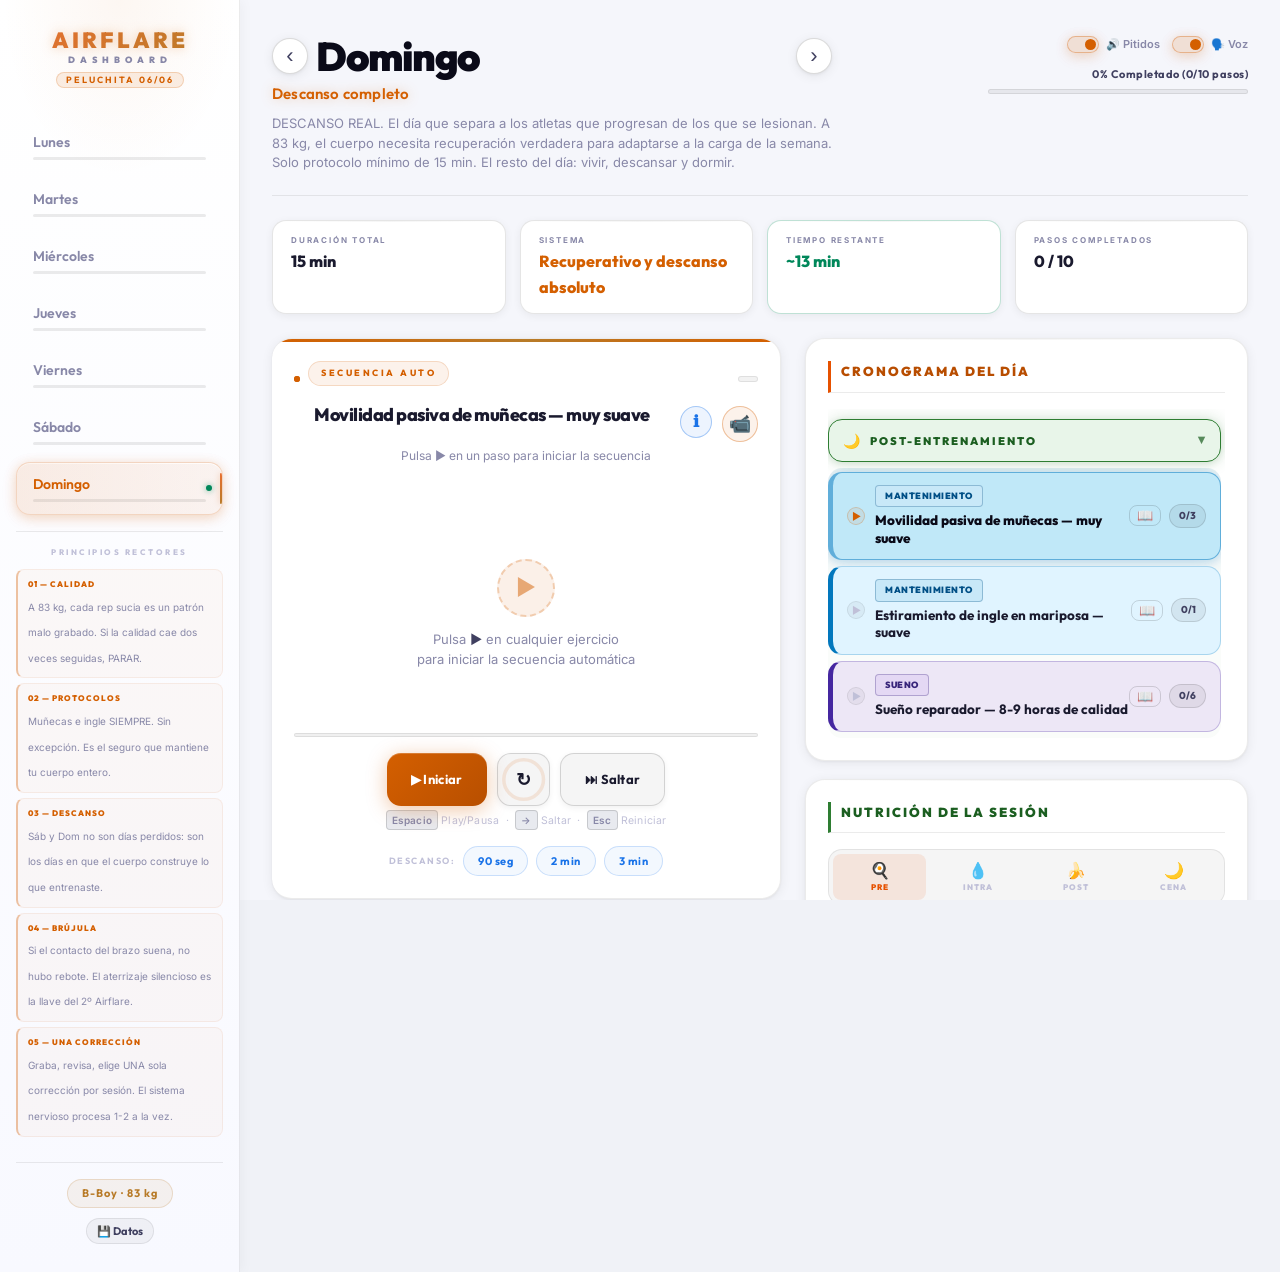
==== airflare_standalone.html @ ccbd24fb "Optimiza animaciones perpetuas del panel principal: de pintado a composición GPU Tres animaciones "i" ====
<!DOCTYPE html>
<html lang="es">
<head>
  <meta charset="UTF-8">
  <meta name="viewport" content="width=device-width, initial-scale=1.0, viewport-fit=cover">
  <meta name="theme-color" content="#f0f2f7">
  <meta name="apple-mobile-web-app-capable" content="yes">
  <meta name="apple-mobile-web-app-status-bar-style" content="black-translucent">
  <meta name="mobile-web-app-capable" content="yes">
  <title>Airflare Dashboard | Plan de Entrenamiento Diario</title>
  <meta name="description" content="Panel de entrenamiento interactivo para el control y seguimiento diario de la rutina de Airflares. Incluye temporizadores, alertas por voz y nutrición deportiva.">
  <!-- PWA Manifest -->
  
  <!-- Icons -->
  <link rel="icon" type="image/svg+xml" href="icon.svg">
  <link rel="apple-touch-icon" href="icon-192.png">
  <!-- Fonts -->
  <link rel="preconnect" href="https://fonts.googleapis.com">
  <link rel="preconnect" href="https://fonts.gstatic.com" crossorigin>
  <link href="https://fonts.googleapis.com/css2?family=Inter:wght@300;400;500;600;700&family=Outfit:wght@500;600;700;800;900&display=swap" rel="stylesheet">
  <style>
/* ==========================================================================
   AIRFLARE — TEMA CLARO · Secciones por color · Lectura fácil
   ========================================================================== */


/* ── VARIABLES ─────────────────────────────────────────────────────────────── */
:root {
  --bg-void:      #f0f2f7;
  --bg-deep:      #e8eaef;
  --bg-surface:   #f5f6fb;
  --bg-card:      #ffffff;
  --bg-card-hover:#fafbff;
  --bg-glass:     rgba(0, 0, 0, 0.02);

  --orange:       #d45f00;
  --orange-rgb:   212, 95, 0;
  --orange-bright:#e87030;
  --gold:         #b87b28;
  --gold-rgb:     184, 123, 40;
  --green:        #00875a;
  --green-rgb:    0, 135, 90;
  --red:          #d32f2f;
  --red-rgb:      211, 47, 47;
  --blue:         #1a73e8;
  --blue-rgb:     26, 115, 232;

  --text-pure:    #0a0a18;
  --text-primary: #1a1a2e;
  --text-secondary:#404060;
  --text-muted:   #8888a8;
  --text-dim:     #c0c0d8;

  --border:       rgba(0, 0, 0, 0.08);
  --border-mid:   rgba(0, 0, 0, 0.14);
  --border-glow:  rgba(var(--orange-rgb), 0.25);

  --font-display: 'Outfit', -apple-system, sans-serif;
  --font-body:    'Inter', -apple-system, sans-serif;

  --radius-sm:    8px;
  --radius-md:    14px;
  --radius-lg:    20px;
  --radius-xl:    28px;
  --radius-pill:  999px;

  --ease-out:     cubic-bezier(0.16, 1, 0.3, 1);
  --ease-spring:  cubic-bezier(0.34, 1.56, 0.64, 1);
  --ease-smooth:  cubic-bezier(0.4, 0, 0.2, 1);
  --dur-fast:     0.18s;
  --dur-mid:      0.32s;
  --dur-slow:     0.55s;

  --blur-card:    blur(12px) saturate(120%);
  /* Reducido de blur(24px) a blur(14px): la barra es fixed y queda detrás
     de contenido con scroll constante; un blur tan alto fuerza recomposición
     de GPU continua en móviles de gama media/baja (jank en scroll). */
  --blur-nav:     blur(14px) saturate(140%);

  --shadow-card:  0 2px 12px rgba(0,0,0,0.07), 0 1px 3px rgba(0,0,0,0.05);
  --shadow-orange:0 2px 12px rgba(var(--orange-rgb), 0.18), 0 4px 16px rgba(var(--orange-rgb), 0.10);
  --shadow-green: 0 0 14px rgba(var(--green-rgb), 0.14);
  --shadow-gold:  0 0 14px rgba(var(--gold-rgb), 0.18);
  --glow-orange:  0 0 30px rgba(var(--orange-rgb), 0.08);
}

/* ── RESET ─────────────────────────────────────────────────────────────────── */
*, *::before, *::after { margin: 0; padding: 0; box-sizing: border-box; }

html { scroll-behavior: smooth; -webkit-tap-highlight-color: transparent; overflow-x: hidden; }

body {
  font-family: var(--font-body);
  background-color: var(--bg-void);
  color: var(--text-secondary);
  overflow-x: hidden;
  line-height: 1.6;
  -webkit-font-smoothing: antialiased;
  -moz-osx-font-smoothing: grayscale;
  background-image:
    radial-gradient(ellipse 80% 50% at 50% -10%, rgba(var(--orange-rgb), 0.04) 0%, transparent 60%),
    radial-gradient(ellipse 60% 40% at 80% 80%, rgba(26, 115, 232, 0.03) 0%, transparent 50%);
}

::-webkit-scrollbar { width: 4px; height: 4px; }
::-webkit-scrollbar-track { background: transparent; }
::-webkit-scrollbar-thumb { background: rgba(0,0,0,0.15); border-radius: 2px; }
::-webkit-scrollbar-thumb:hover { background: var(--orange); }

/* ── KEYFRAMES ─────────────────────────────────────────────────────────────── */
@keyframes fadeUp {
  from { opacity: 0; transform: translateY(20px); }
  to   { opacity: 1; transform: translateY(0); }
}

@keyframes fadeIn {
  from { opacity: 0; }
  to   { opacity: 1; }
}

@keyframes slideInRight {
  from { opacity: 0; transform: translateX(24px); }
  to   { opacity: 1; transform: translateX(0); }
}

@keyframes slideInLeft {
  from { opacity: 0; transform: translateX(-24px); }
  to   { opacity: 1; transform: translateX(0); }
}

@keyframes scaleIn {
  from { opacity: 0; transform: scale(0.92); }
  to   { opacity: 1; transform: scale(1); }
}

@keyframes glowPulse {
  0%, 100% { text-shadow: 0 0 16px rgba(var(--orange-rgb), 0.25); }
  50%       { text-shadow: 0 0 32px rgba(var(--orange-rgb), 0.55), 0 0 60px rgba(var(--orange-rgb), 0.15); }
}

@keyframes pulseRest {
  0%, 100% { box-shadow: 0 0 0 0 rgba(26, 115, 232, 0.3); }
  50%       { box-shadow: 0 0 0 8px rgba(26, 115, 232, 0); }
}

@keyframes checkPop {
  0%   { transform: scale(0.8); }
  55%  { transform: scale(1.2); }
  100% { transform: scale(1); }
}

@keyframes scanline {
  0%   { transform: translateY(-100%); }
  100% { transform: translateY(400%); }
}

@keyframes timerRing {
  0%   { stroke-dashoffset: 440; }
  100% { stroke-dashoffset: 0; }
}

@keyframes navPop {
  0%   { transform: scale(0.85) translateY(4px); opacity: 0; }
  60%  { transform: scale(1.08) translateY(-2px); }
  100% { transform: scale(1) translateY(0); opacity: 1; }
}

@keyframes rippleAnim {
  to { transform: scale(1); opacity: 0; }
}

@keyframes stepEnter {
  from { opacity: 0; transform: translateX(-8px); }
  to   { opacity: 1; transform: translateX(0); }
}

/* ── LAYOUT ─────────────────────────────────────────────────────────────────── */
.dashboard-wrapper {
  display: flex;
  min-height: 100vh;
  background-color: var(--bg-void);
  width: 100%;
  max-width: 100%;
  overflow-x: hidden;
}

/* ── SIDEBAR (Desktop) ───────────────────────────────────────────────────────── */
.sidebar {
  width: 240px;
  background: linear-gradient(180deg, #ffffff 0%, #f8f9ff 100%);
  border-right: 1px solid var(--border);
  display: flex;
  flex-direction: column;
  padding: 28px 16px 28px;
  flex-shrink: 0;
  z-index: 100;
  position: relative;
  overflow: hidden;
  box-shadow: 2px 0 12px rgba(0,0,0,0.04);
}

.sidebar::before {
  content: '';
  position: absolute;
  top: 0; left: 0; right: 0;
  height: 180px;
  background: radial-gradient(ellipse at 50% 0%, rgba(var(--orange-rgb), 0.05) 0%, transparent 70%);
  pointer-events: none;
}

.brand-logo {
  font-family: var(--font-display);
  font-weight: 900;
  letter-spacing: 1.5px;
  margin-bottom: 32px;
  display: flex;
  flex-direction: column;
  line-height: 1.1;
  text-align: center;
  position: relative;
  animation: fadeIn var(--dur-slow) var(--ease-out);
}

.logo-accent {
  font-size: 22px;
  background: linear-gradient(135deg, var(--orange-bright), var(--gold));
  -webkit-background-clip: text;
  -webkit-text-fill-color: transparent;
  background-clip: text;
  filter: drop-shadow(0 0 6px rgba(var(--orange-rgb), 0.3));
  letter-spacing: 3px;
}

.logo-sub {
  color: var(--text-muted);
  font-size: 9px;
  letter-spacing: 5px;
  margin-top: 3px;
}

.logo-version {
  display: inline-block;
  margin-top: 7px;
  font-size: 9px;
  font-weight: 700;
  letter-spacing: 2px;
  color: var(--orange);
  background: rgba(var(--orange-rgb), 0.10);
  border: 1px solid rgba(var(--orange-rgb), 0.22);
  border-radius: var(--radius-pill);
  padding: 2px 9px;
  text-transform: uppercase;
  align-self: center;
}

.days-nav {
  display: flex;
  flex-direction: column;
  gap: 4px;
  flex-grow: 1;
}

.tab-btn {
  background: transparent;
  border: 1px solid transparent;
  color: var(--text-muted);
  font-family: var(--font-display);
  font-size: 14px;
  font-weight: 600;
  padding: 12px 16px;
  border-radius: var(--radius-md);
  cursor: pointer;
  text-align: left;
  display: flex;
  align-items: center;
  gap: 12px;
  transition: all var(--dur-fast) var(--ease-smooth);
  position: relative;
  overflow: hidden;
}

.tab-btn .day-short { display: none; }

.tab-btn::before {
  content: '';
  position: absolute;
  inset: 0;
  background: linear-gradient(90deg, rgba(var(--orange-rgb),0.05), transparent);
  opacity: 0;
  transition: opacity var(--dur-fast) var(--ease-smooth);
}

.tab-btn:hover {
  color: var(--text-primary);
  border-color: var(--border-mid);
  background: rgba(0,0,0,0.03);
}

.tab-btn:hover::before { opacity: 1; }

.tab-btn:active { transform: scale(0.97); }

.tab-btn.active {
  color: var(--orange);
  border-color: rgba(var(--orange-rgb), 0.2);
  background: rgba(var(--orange-rgb), 0.06);
  box-shadow: var(--shadow-orange), inset 0 1px 0 rgba(255,255,255,0.8);
}

.tab-btn.active::before { opacity: 1; }

.tab-btn.active::after {
  content: '';
  position: absolute;
  right: 0; top: 20%; bottom: 20%;
  width: 2px;
  background: linear-gradient(180deg, var(--orange-bright), var(--gold));
  border-radius: 2px;
  box-shadow: 0 0 6px rgba(var(--orange-rgb),0.4);
}

.sidebar-footer {
  margin-top: 20px;
  border-top: 1px solid var(--border);
  padding-top: 16px;
  text-align: center;
  display: flex;
  flex-direction: column;
  align-items: center;
  gap: 10px;
}

.sidebar-actions {
  display: flex;
  gap: 6px;
  flex-wrap: wrap;
  justify-content: center;
}

.btn-action-sm {
  display: flex;
  align-items: center;
  gap: 5px;
  padding: 5px 10px;
  font-size: 11px;
  font-weight: 700;
  font-family: var(--font-display);
  color: var(--text-secondary);
  background: rgba(0,0,0,0.04);
  border: 1px solid var(--border);
  border-radius: var(--radius-pill);
  cursor: pointer;
  transition: all var(--dur-fast) var(--ease-smooth);
}

.btn-action-sm:hover {
  color: var(--text-primary);
  background: rgba(0,0,0,0.08);
  border-color: var(--border-mid);
}

.weight-badge {
  font-family: var(--font-display);
  font-size: 11px;
  font-weight: 700;
  letter-spacing: 1px;
  color: var(--gold);
  background: rgba(var(--gold-rgb), 0.08);
  padding: 5px 14px;
  border-radius: var(--radius-pill);
  border: 1px solid rgba(var(--gold-rgb), 0.2);
}

/* Sidebar principles */
.sidebar-principles {
  margin-top: 16px;
  border-top: 1px solid var(--border);
  padding-top: 14px;
  flex-shrink: 0;
}

.principles-title {
  font-family: var(--font-display);
  font-size: 8px;
  font-weight: 800;
  letter-spacing: 2.5px;
  color: var(--text-dim);
  text-transform: uppercase;
  margin-bottom: 10px;
  text-align: center;
}

.principle-item {
  background: rgba(var(--orange-rgb), 0.03);
  border: 1px solid rgba(var(--orange-rgb), 0.08);
  border-left: 2px solid rgba(var(--orange-rgb), 0.35);
  border-radius: var(--radius-sm);
  padding: 8px 10px;
  margin-bottom: 5px;
  transition: all var(--dur-fast) var(--ease-smooth);
}

.principle-item:hover {
  background: rgba(var(--orange-rgb), 0.06);
  border-left-color: var(--orange);
}

.principle-number {
  font-family: var(--font-display);
  font-size: 8px;
  font-weight: 900;
  color: var(--orange);
  letter-spacing: 1px;
  text-transform: uppercase;
  display: block;
  margin-bottom: 2px;
}

.principle-text {
  font-size: 10px;
  color: var(--text-muted);
  line-height: 1.4;
}

/* ── MAIN CONTENT ───────────────────────────────────────────────────────────── */
.main-content {
  flex-grow: 1;
  background-color: var(--bg-surface);
  padding: 36px 32px;
  display: flex;
  flex-direction: column;
  gap: 24px;
  height: 100vh;
  overflow-y: auto;
  overflow-x: hidden;
  min-width: 0;
  position: relative;
}

/* ── HEADER ─────────────────────────────────────────────────────────────────── */
.dashboard-header {
  display: flex;
  justify-content: space-between;
  align-items: flex-start;
  gap: 20px;
  border-bottom: 1px solid var(--border);
  padding-bottom: 22px;
  animation: fadeUp var(--dur-slow) var(--ease-out);
}

.header-day-info h1 {
  font-family: var(--font-display);
  font-size: 40px;
  font-weight: 900;
  color: var(--text-pure);
  line-height: 1;
  letter-spacing: -1.5px;
}

.header-day-info h2 {
  font-family: var(--font-display);
  font-size: 15px;
  font-weight: 600;
  color: var(--orange);
  margin-top: 6px;
  letter-spacing: 0.2px;
}

.header-day-info p {
  font-size: 13px;
  color: var(--text-muted);
  margin-top: 8px;
  max-width: 560px;
  line-height: 1.5;
}

.text-glow {
  filter: drop-shadow(0 0 6px rgba(var(--orange-rgb), 0.3));
}

.header-controls {
  display: flex;
  flex-direction: column;
  gap: 12px;
  min-width: 260px;
}

.audio-controls-panel {
  display: flex;
  justify-content: flex-end;
  gap: 12px;
}

.switch-container {
  display: flex;
  align-items: center;
  gap: 7px;
  cursor: pointer;
  font-size: 11px;
  font-weight: 600;
  color: var(--text-muted);
  user-select: none;
  transition: color var(--dur-fast) var(--ease-smooth);
}

.switch-container:hover { color: var(--text-secondary); }

.switch-container input { display: none; }

.switch-slider {
  width: 32px;
  height: 17px;
  background: rgba(0,0,0,0.1);
  border: 1px solid var(--border-mid);
  border-radius: var(--radius-pill);
  position: relative;
  transition: all var(--dur-fast) var(--ease-smooth);
}

.switch-slider::before {
  content: '';
  position: absolute;
  width: 11px;
  height: 11px;
  background: var(--text-muted);
  border-radius: 50%;
  left: 2px;
  top: 2px;
  transition: all var(--dur-fast) var(--ease-spring);
}

.switch-container input:checked + .switch-slider {
  background: rgba(var(--orange-rgb), 0.15);
  border-color: rgba(var(--orange-rgb), 0.35);
  box-shadow: var(--shadow-orange);
}

.switch-container input:checked + .switch-slider::before {
  left: 17px;
  background: var(--orange);
}

/* Progress bar */
.progress-container { display: flex; flex-direction: column; gap: 6px; }

.progress-header {
  display: flex;
  justify-content: flex-end;
  font-family: var(--font-display);
  font-size: 11px;
  font-weight: 700;
  color: var(--text-secondary);
  letter-spacing: 0.5px;
}

.progress-bar-bg {
  width: 100%;
  height: 5px;
  background: rgba(0,0,0,0.06);
  border-radius: var(--radius-pill);
  overflow: hidden;
  border: 1px solid var(--border);
}

.progress-bar-fill {
  position: relative;
  overflow: hidden;
  height: 100%;
  background: linear-gradient(90deg, var(--orange) 0%, var(--gold) 50%, var(--green) 100%);
  box-shadow: 0 0 10px rgba(var(--orange-rgb), 0.35);
  border-radius: var(--radius-pill);
  transition: width 0.5s var(--ease-out);
}
/* RENDIMIENTO: el brillo ya NO se genera animando "background-position" sobre
   el propio degradado (propiedad de PINTADO — repinta el elemento entero en
   cada fotograma, perpetuamente, porque esta barra está siempre visible en
   el panel principal). En su lugar, una franja translúcida se desliza por
   encima usando solo "transform" (propiedad de COMPOSICIÓN — la GPU la mueve
   sin repintar nada), logrando el mismo efecto de brillo de forma casi gratis. */
.progress-bar-fill::after {
  content: '';
  position: absolute;
  inset: 0;
  background: linear-gradient(90deg, transparent 0%, rgba(255,255,255,0.5) 50%, transparent 100%);
  transform: translateX(-100%);
  animation: shimmerSweep 3s linear infinite;
}
@keyframes shimmerSweep {
  0%   { transform: translateX(-100%); }
  100% { transform: translateX(100%); }
}

/* ── METRICS BAR ────────────────────────────────────────────────────────────── */
.day-metrics-bar {
  display: flex;
  gap: 14px;
  flex-wrap: wrap;
  animation: fadeUp var(--dur-slow) var(--ease-out) 0.06s both;
}

.metric-card {
  flex: 1;
  min-width: 160px;
  background: var(--bg-card);
  border: 1px solid var(--border);
  border-radius: var(--radius-md);
  padding: 13px 18px;
  display: flex;
  flex-direction: column;
  gap: 3px;
  box-shadow: var(--shadow-card);
  position: relative;
  overflow: hidden;
}

.metric-card::before {
  content: '';
  position: absolute;
  top: 0; left: 0; right: 0;
  height: 1px;
  background: linear-gradient(90deg, transparent, rgba(0,0,0,0.04), transparent);
}

.metric-label {
  font-size: 9px;
  text-transform: uppercase;
  letter-spacing: 1.5px;
  color: var(--text-muted);
  font-weight: 700;
}

.metric-value {
  font-family: var(--font-display);
  font-size: 15px;
  font-weight: 700;
  color: var(--text-primary);
}

.text-accent { color: var(--orange); }
.text-secondary { color: var(--text-secondary); font-size: 13px; }

/* ── DASHBOARD GRID ─────────────────────────────────────────────────────────── */
.dashboard-grid {
  display: grid;
  grid-template-columns: 1.15fr 1fr;
  gap: 24px;
  align-items: start;
}

.grid-left-col, .grid-right-col {
  display: flex;
  flex-direction: column;
  gap: 18px;
  min-width: 0;
}

/* ── GLASS CARDS ────────────────────────────────────────────────────────────── */
.glass-card {
  background: var(--bg-card);
  border: 1px solid var(--border);
  border-radius: var(--radius-lg);
  padding: 22px;
  box-shadow: var(--shadow-card);
  position: relative;
  overflow: hidden;
  width: 100%;
  max-width: 100%;
  box-sizing: border-box;
  transition: border-color var(--dur-mid) var(--ease-smooth),
              box-shadow var(--dur-mid) var(--ease-smooth);
  animation: fadeUp var(--dur-slow) var(--ease-out) both;
}

.glass-card::before {
  content: '';
  position: absolute;
  top: 0; left: 0; right: 0;
  height: 1px;
  background: linear-gradient(90deg, transparent 0%, rgba(0,0,0,0.04) 50%, transparent 100%);
  pointer-events: none;
}

.glass-card:hover {
  border-color: var(--border-mid);
  box-shadow: 0 4px 20px rgba(0,0,0,0.09);
}

/* ── TIMER SECTION ──────────────────────────────────────────────────────────── */
.timer-section {
  text-align: center;
  border-left: none;
  position: relative;
  overflow: hidden;
}

.timer-section::after {
  content: '';
  position: absolute;
  top: 0; left: 0; right: 0;
  height: 3px;
  background: linear-gradient(90deg, var(--orange), var(--gold), var(--orange));
  /* RENDIMIENTO: se quita la animación perpetua de "background-position"
     (shimmer) — esta franja de 3px está siempre visible mientras se entrena,
     y animar su degradado obligaba a repintarla en cada fotograma para
     siempre. El degradado estático es visualmente casi idéntico (una línea
     de acento de 3px) y elimina ese coste continuo de raíz. */
  border-radius: var(--radius-lg) var(--radius-lg) 0 0;
}

.timer-exercise-header {
  margin-bottom: 18px;
}

.timer-badge {
  font-family: var(--font-display);
  font-size: 9px;
  letter-spacing: 2.5px;
  font-weight: 800;
  color: var(--orange);
  background: rgba(var(--orange-rgb), 0.08);
  border: 1px solid rgba(var(--orange-rgb), 0.18);
  padding: 4px 12px;
  border-radius: var(--radius-pill);
  display: inline-flex;
  align-items: center;
  gap: 6px;
  margin-bottom: 10px;
  text-transform: uppercase;
}

.pulse-indicator {
  display: inline-block;
  position: relative;
  width: 6px;
  height: 6px;
  background: var(--orange);
  border-radius: 50%;
  flex-shrink: 0;
}
/* RENDIMIENTO: el "anillo" pulsante se generaba antes animando box-shadow
   (propiedad de PINTADO — fuerza repintado de la GPU en cada fotograma,
   de forma perpetua, ya que este indicador está siempre visible en el
   panel principal). Se sustituye por un pseudo-elemento que solo anima
   transform + opacity — ambas son propiedades de COMPOSICIÓN, casi gratis
   para la GPU — manteniendo el mismo efecto visual de "anillo expandiéndose". */
.pulse-indicator::after {
  content: '';
  position: absolute;
  inset: 0;
  border-radius: 50%;
  background: var(--orange);
  animation: pulseRing 1.8s infinite;
}
@keyframes pulseRing {
  0%   { transform: scale(1);   opacity: 0.55; }
  100% { transform: scale(2.6); opacity: 0; }
}

#timer-ex-name {
  font-family: var(--font-display);
  font-size: 18px;
  font-weight: 800;
  color: var(--text-primary);
  line-height: 1.2;
  letter-spacing: -0.3px;
}

#timer-ex-target {
  font-size: 12px;
  color: var(--text-muted);
  margin-top: 4px;
}

.timer-display-wrapper {
  margin: 22px auto;
  position: relative;
  display: inline-block;
  max-width: 100%;
  overflow: hidden;
}

.timer-display {
  font-family: var(--font-display);
  font-size: 80px;
  font-weight: 900;
  color: var(--text-pure);
  letter-spacing: -4px;
  line-height: 1;
  animation: glowPulse 3s ease-in-out infinite;
  position: relative;
}

/* Timer controls */
.timer-controls {
  display: flex;
  justify-content: center;
  gap: 10px;
  flex-wrap: wrap;
}

.btn-timer {
  font-family: var(--font-display);
  font-size: 13px;
  font-weight: 700;
  padding: 14px 24px;
  border-radius: var(--radius-md);
  cursor: pointer;
  border: none;
  display: flex;
  align-items: center;
  gap: 7px;
  transition: all var(--dur-fast) var(--ease-smooth);
  letter-spacing: 0.3px;
  position: relative;
  overflow: hidden;
}

.btn-timer:active { transform: scale(0.95); }

.btn-primary {
  background: linear-gradient(135deg, var(--orange) 0%, #b84f00 100%);
  color: white;
  box-shadow: 0 4px 20px rgba(var(--orange-rgb), 0.35), 0 1px 0 rgba(255,255,255,0.2) inset;
}

.btn-primary:hover {
  box-shadow: 0 6px 28px rgba(var(--orange-rgb), 0.45), 0 1px 0 rgba(255,255,255,0.2) inset;
  transform: translateY(-2px);
}

.btn-primary.running {
  background: linear-gradient(135deg, #9a3c00 0%, #7a2e00 100%);
  box-shadow: 0 4px 16px rgba(140, 50, 0, 0.35);
}

.btn-secondary {
  background: rgba(0,0,0,0.04);
  color: var(--text-primary);
  border: 1px solid var(--border-mid);
  box-shadow: 0 2px 6px rgba(0,0,0,0.06);
}

.btn-secondary:hover {
  background: rgba(0,0,0,0.07);
  border-color: rgba(0,0,0,0.18);
  transform: translateY(-1px);
}

/* Rest buttons */
.rest-buttons {
  display: flex;
  justify-content: center;
  gap: 8px;
  margin-top: 14px;
  flex-wrap: wrap;
  align-items: center;
}

.rest-buttons span {
  font-family: var(--font-display) !important;
  font-size: 9px !important;
  font-weight: 700 !important;
  color: var(--text-dim) !important;
  letter-spacing: 1.5px !important;
}

.btn-rest {
  font-family: var(--font-display);
  font-size: 11px;
  font-weight: 700;
  padding: 7px 14px;
  border-radius: var(--radius-pill);
  cursor: pointer;
  border: 1px solid rgba(var(--blue-rgb), 0.2);
  background: rgba(var(--blue-rgb), 0.05);
  color: var(--blue);
  transition: all var(--dur-fast) var(--ease-smooth);
  letter-spacing: 0.5px;
}

.btn-rest:hover {
  background: rgba(var(--blue-rgb), 0.1);
  border-color: rgba(var(--blue-rgb), 0.35);
  transform: translateY(-1px);
  box-shadow: 0 0 10px rgba(var(--blue-rgb), 0.12);
}

.btn-rest:active { transform: scale(0.94); }

.btn-rest.active-rest {
  background: rgba(var(--blue-rgb), 0.12);
  border-color: var(--blue);
  animation: pulseRest 1s infinite;
}

/* ── EXERCISE DETAILS ───────────────────────────────────────────────────────── */
.detail-list {
  list-style: none;
  display: flex;
  flex-direction: column;
  gap: 9px;
  font-size: 13px;
}

.detail-list li {
  position: relative;
  padding-left: 16px;
  color: var(--text-secondary);
  line-height: 1.5;
}

.detail-list li::before {
  content: "▸";
  position: absolute;
  left: 0;
  font-size: 10px;
  top: 2px;
}

.danger-list li::before { color: var(--red); }
.success-list li::before { color: var(--green); }

/* ── TECHNIQUE CHECKLIST ────────────────────────────────────────────────────── */
.tech-checklist-item {
  display: flex;
  align-items: flex-start;
  gap: 11px;
  padding: 10px 0;
  border-bottom: 1px solid var(--border);
  cursor: pointer;
  transition: all var(--dur-fast) var(--ease-smooth);
}

.tech-checklist-item:last-child { border-bottom: none; padding-bottom: 0; }

.tech-checklist-item:hover .tech-item-text { color: var(--text-primary); }

.tech-checkbox {
  opacity: 0;
  width: 0;
  height: 0;
}

.tech-checkmark {
  position: relative;
  flex-shrink: 0;
  width: 18px;
  height: 18px;
  margin-top: 2px;
  background: rgba(0,0,0,0.03);
  border: 1.5px solid var(--text-dim);
  border-radius: 5px;
  transition: all var(--dur-fast) var(--ease-smooth);
}

.tech-checkbox:checked ~ .tech-checkmark {
  background: linear-gradient(135deg, var(--orange), var(--gold));
  border-color: var(--orange);
  box-shadow: var(--shadow-orange);
  animation: checkPop var(--dur-fast) var(--ease-spring);
}

.tech-checkmark::after {
  content: '';
  position: absolute;
  display: none;
  left: 5px;
  top: 1px;
  width: 4px;
  height: 8px;
  border: solid #fff;
  border-width: 0 2px 2px 0;
  transform: rotate(45deg);
}

.tech-checkbox:checked ~ .tech-checkmark::after { display: block; }

.tech-item-text {
  font-size: 13px;
  color: var(--text-secondary);
  line-height: 1.5;
  transition: all var(--dur-fast) var(--ease-smooth);
}

.tech-checkbox:checked ~ .tech-item-text {
  text-decoration: line-through;
  color: var(--text-dim);
  opacity: 0.6;
}

/* ── BLOCK CATEGORY SEPARATORS ─────────────────────────────────────────────── */
.block-category-separator {
  display: flex;
  align-items: center;
  gap: 8px;
  padding: 10px 14px 8px;
  font-family: var(--font-display);
  font-size: 11px;
  font-weight: 900;
  letter-spacing: 2px;
  text-transform: uppercase;
  color: var(--text-muted);
  border-radius: var(--radius-md);
  margin-top: 10px;
  margin-bottom: 4px;
  background: rgba(0,0,0,0.04);
  border: 1px solid var(--border);
}

.block-category-separator:first-child {
  margin-top: 0;
}

/* Colores por categoría */
.cat-calentamiento {
  background: rgba(255, 149, 0, 0.09);
  border-color: rgba(255, 149, 0, 0.2);
  color: #b86200;
}

.cat-entrenamiento {
  background: rgba(var(--blue-rgb), 0.08);
  border-color: rgba(var(--blue-rgb), 0.18);
  color: #1558b0;
}

.cat-postentrenamiento {
  background: rgba(var(--green-rgb), 0.08);
  border-color: rgba(var(--green-rgb), 0.18);
  color: #006040;
}

.block-cat-icon {
  font-size: 14px;
}

/* ── TIMELINE SECTION ───────────────────────────────────────────────────────── */
.section-title {
  font-family: var(--font-display);
  font-size: 13px;
  font-weight: 900;
  text-transform: uppercase;
  letter-spacing: 2px;
  color: var(--text-primary);
  margin-bottom: 16px;
  padding-bottom: 10px;
  border-bottom: 1px solid var(--border);
}

.timeline-list {
  display: flex;
  flex-direction: column;
  gap: 2px;
  max-height: 700px;
  overflow-y: auto;
  padding-right: 4px;
}

/* ── EXERCISE GROUP HEADER ──────────────────────────────────────────────────── */
.exercise-group-header {
  background: #fafbfe;
  border: 1px solid var(--border);
  border-radius: var(--radius-md);
  padding: 12px 14px;
  display: flex;
  justify-content: space-between;
  align-items: center;
  cursor: pointer;
  transition: all var(--dur-fast) var(--ease-smooth);
  margin-top: 4px;
  position: relative;
  overflow: hidden;
  border-left: 3px solid var(--border-mid);
}

.exercise-group-header:first-child { margin-top: 0; }

.exercise-group-header:hover {
  background: #f0f3ff;
  border-color: var(--border-mid);
}

.exercise-group-header:active { transform: scale(0.99); }

.exercise-group-header.active-group {
  background: rgba(var(--orange-rgb), 0.05);
  border-color: rgba(var(--orange-rgb), 0.2);
  border-left-color: var(--orange);
  box-shadow: 0 0 16px rgba(var(--orange-rgb), 0.05);
}

/* Colores de borde por bloque de entrenamiento */
.exercise-group-header[data-block="block-calentamiento"]  { border-left-color: #ff9500; }
.exercise-group-header[data-block="block-activacion"]     { border-left-color: #ff6b00; }
.exercise-group-header[data-block="block-power"]          { border-left-color: #00875a; }
.exercise-group-header[data-block="block-power-plus"]     { border-left-color: #00c896; }
.exercise-group-header[data-block="block-fuerza"]         { border-left-color: #1a73e8; }
.exercise-group-header[data-block="block-baile"]          { border-left-color: #9c27b0; }
.exercise-group-header[data-block="block-mental"]         { border-left-color: #e6a817; }
.exercise-group-header[data-block="block-recuperacion"]   { border-left-color: #00acc1; }
.exercise-group-header[data-block="block-powertest"]      { border-left-color: #e53935; }
.exercise-group-header[data-block="block-sueno"]          { border-left-color: #7b1fa2; }
.exercise-group-header[data-block="block-vueltacalma"]    { border-left-color: #607d8b; }

.group-header-left {
  display: flex;
  align-items: center;
  gap: 10px;
  flex: 1 1 0;
  min-width: 0;
  overflow: hidden;
}

.group-collapse-icon {
  font-size: 9px;
  color: var(--text-dim);
  transition: all var(--dur-fast) var(--ease-smooth);
  flex-shrink: 0;
}

.exercise-group-header.active-group .group-collapse-icon {
  color: var(--orange);
}

.group-header-info {
  display: flex;
  flex-direction: column;
  gap: 4px;
}

.group-exercise-name {
  font-family: var(--font-display);
  font-size: 13px;
  font-weight: 700;
  color: var(--text-primary);
  white-space: nowrap;
  overflow: hidden;
  text-overflow: ellipsis;
}

.exercise-group-header.active-group .group-exercise-name {
  color: var(--orange);
}

.group-header-right {
  display: flex;
  align-items: center;
  gap: 8px;
  flex-shrink: 0;
}

.group-step-count {
  font-family: var(--font-display);
  font-size: 10px;
  font-weight: 800;
  color: var(--text-muted);
  background: rgba(0,0,0,0.04);
  border: 1px solid var(--border);
  padding: 3px 9px;
  border-radius: var(--radius-pill);
  white-space: nowrap;
  transition: all var(--dur-fast) var(--ease-smooth);
}

.group-step-count.all-done {
  color: var(--green);
  background: rgba(var(--green-rgb), 0.08);
  border-color: rgba(var(--green-rgb), 0.2);
  box-shadow: var(--shadow-green);
}

/* ── STEPS CONTAINER ────────────────────────────────────────────────────────── */
.steps-container {
  display: flex;
  flex-direction: column;
  gap: 2px;
  padding-left: 14px;
  overflow: hidden;
  max-height: 2000px;
  transition: max-height 0.4s var(--ease-out), opacity 0.3s var(--ease-smooth);
  opacity: 1;
  border-left: 1px solid rgba(0,0,0,0.06);
  margin-left: 12px;
  margin-bottom: 3px;
}

.steps-container.collapsed {
  max-height: 0;
  opacity: 0;
  margin-bottom: 0;
}

/* ── STEP ROWS ──────────────────────────────────────────────────────────────── */
.step-row {
  display: flex;
  justify-content: space-between;
  align-items: center;
  padding: 9px 12px;
  border-radius: var(--radius-sm);
  border: 1px solid transparent;
  cursor: pointer;
  transition: all var(--dur-fast) var(--ease-smooth);
  gap: 8px;
}

.step-row:hover {
  background: rgba(0,0,0,0.03);
  border-color: var(--border);
}

.step-row:active { transform: scale(0.99); }

.step-row.step-active {
  background: rgba(var(--orange-rgb), 0.06);
  border-color: rgba(var(--orange-rgb), 0.16);
}

.step-row.step-completed { opacity: 0.45; }

.step-row.step-completed .step-label {
  text-decoration: line-through;
  color: var(--text-dim);
}

.step-row-left {
  display: flex;
  align-items: center;
  gap: 10px;
  flex: 1;
  min-width: 0;
}

.step-row-right {
  display: flex;
  align-items: center;
  gap: 6px;
  flex-shrink: 0;
}

.step-label {
  font-size: 12px;
  color: var(--text-secondary);
  line-height: 1.35;
  overflow-wrap: break-word;
  word-break: break-word;
  min-width: 0;
}

.step-label-rest {
  font-size: 12px;
  color: var(--text-muted);
  font-style: italic;
}

.rest-icon { font-size: 13px; }

.rest-step {
  background: rgba(var(--blue-rgb), 0.02);
  border-radius: var(--radius-sm);
}

.step-time-badge {
  font-family: var(--font-display);
  font-size: 10px;
  font-weight: 700;
  color: var(--text-muted);
  background: rgba(0,0,0,0.05);
  padding: 2px 7px;
  border-radius: var(--radius-pill);
  border: 1px solid var(--border);
}

.step-reps-badge {
  font-family: var(--font-display);
  font-size: 10px;
  font-weight: 700;
  color: var(--orange);
  background: rgba(var(--orange-rgb), 0.07);
  padding: 2px 8px;
  border-radius: var(--radius-pill);
  border: 1px solid rgba(var(--orange-rgb), 0.14);
  max-width: 140px;
  text-align: right;
  white-space: nowrap;
  overflow: hidden;
  text-overflow: ellipsis;
}

.btn-step-timer {
  background: rgba(var(--orange-rgb), 0.08);
  border: 1px solid rgba(var(--orange-rgb), 0.18);
  color: var(--orange);
  font-size: 11px;
  cursor: pointer;
  padding: 5px 8px;
  border-radius: var(--radius-sm);
  transition: all var(--dur-fast) var(--ease-smooth);
  flex-shrink: 0;
}

.btn-step-timer:hover {
  background: rgba(var(--orange-rgb), 0.15);
  border-color: rgba(var(--orange-rgb), 0.3);
  box-shadow: var(--shadow-orange);
}

.btn-step-timer:active { transform: scale(0.9); }

.rest-timer-btn {
  background: rgba(var(--blue-rgb), 0.07);
  border: 1px solid rgba(var(--blue-rgb), 0.18);
  color: var(--blue);
}

.rest-timer-btn:hover {
  background: rgba(var(--blue-rgb), 0.13);
  border-color: rgba(var(--blue-rgb), 0.3);
  box-shadow: 0 0 10px rgba(var(--blue-rgb), 0.12);
}

/* ── CHECKBOXES ─────────────────────────────────────────────────────────────── */
.checkbox-container {
  display: block;
  position: relative;
  width: 20px;
  height: 20px;
  cursor: pointer;
  flex-shrink: 0;
}

.checkbox-container input {
  opacity: 0;
  width: 0;
  height: 0;
}

.checkmark {
  position: absolute;
  top: 0; left: 0;
  height: 20px;
  width: 20px;
  background: rgba(0,0,0,0.04);
  border: 1.5px solid var(--text-dim);
  border-radius: 5px;
  transition: all var(--dur-fast) var(--ease-smooth);
}

.checkbox-container input:checked ~ .checkmark {
  background: linear-gradient(135deg, var(--green), #00694a);
  border-color: var(--green);
  box-shadow: var(--shadow-green);
  animation: checkPop var(--dur-fast) var(--ease-spring);
}

.checkmark::after {
  content: '';
  position: absolute;
  display: none;
  left: 6px;
  top: 2px;
  width: 4px;
  height: 9px;
  border: solid #fff;
  border-width: 0 2px 2px 0;
  transform: rotate(45deg);
}

.checkbox-container input:checked ~ .checkmark::after { display: block; }

/* ── BLOCK BADGES ───────────────────────────────────────────────────────────── */
.exercise-block-badge {
  font-family: var(--font-display);
  font-size: 8px;
  font-weight: 800;
  text-transform: uppercase;
  letter-spacing: 0.8px;
  padding: 2px 7px;
  border-radius: 3px;
  display: inline-block;
  width: fit-content;
}

.block-calentamiento  { background: rgba(255,149,0,0.12); color: #b86200; }
.block-activacion     { background: rgba(var(--orange-rgb),0.1); color: var(--orange); }
.block-power          { background: rgba(var(--green-rgb),0.1); color: var(--green); }
.block-power-plus     { background: rgba(0,200,150,0.1); color: #00a878; border: 1px solid rgba(0,200,150,0.2); }
.block-fuerza         { background: rgba(var(--blue-rgb),0.1); color: var(--blue); }
.block-baile          { background: rgba(156,39,176,0.1); color: #9c27b0; }
.block-mental         { background: rgba(230,168,23,0.1); color: #b88000; }
.block-recuperacion   { background: rgba(0,172,193,0.08); color: #007c8a; }
.block-powertest      { background: rgba(var(--red-rgb),0.1); color: var(--red); border: 1px solid rgba(var(--red-rgb),0.18); }
.block-sueno { background: rgba(123,31,162,0.09); color: #7b1fa2; }
.block-vueltacalma    { background: rgba(96,125,139,0.08); color: #607d8b; }

/* ═══════════════════════════════════════════════════════════════════════════════
   MOBILE — diseño premium para teléfono
   ═══════════════════════════════════════════════════════════════════════════ */

@media (max-width: 900px) {

  body {
    background-image:
      radial-gradient(ellipse 120% 40% at 50% -5%, rgba(var(--orange-rgb), 0.05) 0%, transparent 55%),
      radial-gradient(ellipse 80% 40% at 90% 90%, rgba(26, 115, 232, 0.03) 0%, transparent 50%);
  }

  .dashboard-wrapper {
    flex-direction: column;
    overflow-x: hidden;
    width: 100%;
    max-width: 100%;
  }

  /* BOTTOM NAV */
  .sidebar {
    width: 100%;
    height: auto;
    min-height: 72px;
    position: fixed;
    bottom: 0;
    left: 0;
    right: 0;
    padding: 0 8px 0;
    padding-bottom: max(8px, env(safe-area-inset-bottom));
    flex-direction: row;
    align-items: center;
    justify-content: center;
    border-right: none;
    border-top: 1px solid var(--border);
    background: rgba(255, 255, 255, 0.96);
    backdrop-filter: var(--blur-nav);
    z-index: 999;
    overflow: visible;
    box-shadow: 0 -2px 12px rgba(0,0,0,0.06);
  }

  .sidebar::before {
    top: 0; bottom: unset;
    height: 1px;
    background: linear-gradient(90deg, transparent, rgba(var(--orange-rgb), 0.2), transparent);
    border-radius: 0;
  }

  .brand-logo, .sidebar-footer, .sidebar-principles { display: none; }

  .days-nav {
    flex-direction: row;
    width: 100%;
    justify-content: space-around;
    gap: 0;
    padding: 8px 0 6px;
  }

  .tab-btn {
    padding: 8px 6px;
    border-radius: var(--radius-md);
    flex-direction: column;
    gap: 4px;
    align-items: center;
    flex: 1;
    text-align: center;
    font-size: 10px;
    letter-spacing: 0.5px;
    border: none;
    background: none !important;
    position: relative;
    transition: all var(--dur-fast) var(--ease-smooth);
  }

  .tab-btn::after { display: none; }
  .tab-btn::before { display: none; }

  .tab-btn:active { transform: scale(0.88); }

  .tab-btn .day-full { display: none; }

  .tab-btn .day-short {
    display: block;
    background: none;
    padding: 0;
    font-size: 14px;
    font-weight: 800;
    font-family: var(--font-display);
    letter-spacing: 0.5px;
    color: var(--text-dim);
    transition: color var(--dur-fast) var(--ease-smooth);
  }

  .tab-btn.active .day-short {
    color: var(--orange);
    filter: drop-shadow(0 0 4px rgba(var(--orange-rgb), 0.4));
  }

  /* Dot indicator */
  .tab-btn.active::after {
    content: '';
    display: block !important;
    position: absolute;
    bottom: -2px;
    left: 50%;
    transform: translateX(-50%);
    width: 18px;
    height: 3px;
    background: linear-gradient(90deg, var(--orange), var(--gold));
    border-radius: var(--radius-pill);
    box-shadow: 0 0 6px rgba(var(--orange-rgb), 0.5);
    animation: navPop var(--dur-fast) var(--ease-spring);
    right: unset; top: unset;
    border: none; width: 18px;
  }

  /* Main content mobile */
  .main-content {
    padding: 16px 14px max(96px, calc(72px + env(safe-area-inset-bottom, 0px)));
    height: auto;
    overflow: visible;
    width: 100%;
    max-width: 100%;
    gap: 16px;
  }

  .dashboard-header {
    flex-direction: column;
    align-items: flex-start;
    gap: 14px;
    padding-bottom: 16px;
    animation: fadeIn var(--dur-mid) var(--ease-out);
  }

  .header-day-info h1 {
    font-size: 36px;
    letter-spacing: -1.5px;
  }

  .header-day-info h2 { font-size: 14px; }

  .header-controls {
    width: 100%;
    min-width: unset;
  }

  .audio-controls-panel { justify-content: flex-start; }

  .day-metrics-bar { gap: 10px; }

  .metric-card {
    min-width: 0;
    flex: 1 1 130px;
    padding: 11px 14px;
  }

  .dashboard-grid {
    grid-template-columns: 1fr;
    gap: 16px;
  }

  .grid-left-col, .grid-right-col { gap: 14px; }

  .glass-card {
    border-radius: var(--radius-lg);
    padding: 18px;
    animation: fadeUp var(--dur-mid) var(--ease-out) both;
  }

  .timer-display {
    font-size: 72px !important;
    letter-spacing: -3px;
  }

  .timer-controls { gap: 8px; }

  .btn-timer {
    padding: 14px 20px;
    font-size: 13px;
    border-radius: var(--radius-md);
    flex: 1;
    justify-content: center;
  }

  #timer-ex-name { font-size: 16px; }

  .step-row {
    padding: 11px 12px;
    border-radius: var(--radius-sm);
    min-height: 46px;
  }

  .step-label { font-size: 12px; }

  .step-reps-badge {
    max-width: 110px;
    font-size: 9px;
  }

  .exercise-group-header {
    padding: 13px 14px;
    border-radius: var(--radius-md);
  }

  .section-title { font-size: 11px; }

  .timeline-list { max-height: none !important; }

  .progress-bar-bg { height: 7px; }

  .header-day-info p { max-width: 100%; }
}

/* Ultra small */
@media (max-width: 390px) {
  .main-content { padding: 12px 12px 90px; }
  .header-day-info h1 { font-size: 30px; }
  .timer-display { font-size: 60px !important; }
  .tab-btn .day-short { font-size: 12px; }
  .btn-timer { padding: 12px 14px; font-size: 12px; }
}

/* Landscape phone */
@media (max-width: 900px) and (orientation: landscape) {
  .sidebar { min-height: 56px; }
  .main-content { padding-bottom: max(70px, calc(56px + env(safe-area-inset-bottom, 0px))); }
  .timer-display { font-size: 56px !important; }
  .timer-display-wrapper { margin: 12px auto; }
}

/* Tablet+ */
@media (min-width: 901px) and (max-width: 1100px) {
  .dashboard-grid { grid-template-columns: 1fr; }
  .main-content { padding: 32px 28px; }
  .timer-display { font-size: 72px; }
}

/* Touch feedback */
@media (hover: none) {
  .tab-btn:hover { background: transparent !important; color: var(--text-dim) !important; }
  .exercise-group-header:hover { background: #fafbfe !important; }
  .step-row:hover { background: transparent !important; border-color: transparent !important; }

  .exercise-group-header:active {
    background: rgba(var(--orange-rgb), 0.05) !important;
    transform: scale(0.99) !important;
  }

  .step-row:active {
    background: rgba(var(--orange-rgb), 0.04) !important;
    transform: scale(0.98) !important;
  }

  .btn-timer:active { transform: scale(0.94) !important; }
  .btn-rest:active  { transform: scale(0.9) !important; }
}

/* Stagger animation */
.glass-card:nth-child(1) { animation-delay: 0.00s; }
.glass-card:nth-child(2) { animation-delay: 0.05s; }
.glass-card:nth-child(3) { animation-delay: 0.10s; }
.glass-card:nth-child(4) { animation-delay: 0.15s; }
.glass-card:nth-child(5) { animation-delay: 0.20s; }
.glass-card:nth-child(6) { animation-delay: 0.25s; }

/* ═══════════════════════════════════════════════════════════════════════════════
   SISTEMA DE TIMER AUTOMÁTICO
   ═══════════════════════════════════════════════════════════════════════════ */

.timer-header-top {
  display: flex;
  align-items: center;
  gap: 8px;
  margin-bottom: 8px;
  flex-wrap: wrap;
}

.step-counter-badge {
  font-family: var(--font-display);
  font-size: 10px;
  font-weight: 800;
  color: var(--text-muted);
  background: rgba(0,0,0,0.05);
  border: 1px solid var(--border);
  padding: 2px 9px;
  border-radius: var(--radius-pill);
  margin-left: auto;
  letter-spacing: 0.5px;
}

.timer-phase-row {
  margin-bottom: 8px;
  min-height: 26px;
}

.phase-chip {
  display: inline-block;
  font-family: var(--font-display);
  font-size: 9px;
  font-weight: 900;
  letter-spacing: 2px;
  text-transform: uppercase;
  padding: 4px 14px;
  border-radius: var(--radius-pill);
  transition: all 0.3s var(--ease-smooth);
}

.chip-prep {
  color: #b86200;
  background: rgba(255, 149, 0, 0.1);
  border: 1px solid rgba(255, 149, 0, 0.25);
  box-shadow: 0 0 10px rgba(255,149,0,0.1);
}

.chip-active {
  color: var(--orange);
  background: rgba(var(--orange-rgb), 0.08);
  border: 1px solid rgba(var(--orange-rgb), 0.25);
  box-shadow: var(--shadow-orange);
  animation: glowPulse 2s ease-in-out infinite;
}

.chip-rest {
  color: var(--blue);
  background: rgba(var(--blue-rgb), 0.08);
  border: 1px solid rgba(var(--blue-rgb), 0.2);
}

.chip-reps {
  color: #7b1fa2;
  background: rgba(123,31,162, 0.08);
  border: 1px solid rgba(123,31,162, 0.2);
}

.chip-done {
  color: var(--green);
  background: rgba(var(--green-rgb), 0.08);
  border: 1px solid rgba(var(--green-rgb), 0.2);
  box-shadow: var(--shadow-green);
}

.chip-paused {
  color: var(--gold);
  background: rgba(var(--gold-rgb), 0.08);
  border: 1px solid rgba(var(--gold-rgb), 0.2);
}

/* Prep countdown */
.prep-countdown-wrap {
  display: flex;
  flex-direction: column;
  align-items: center;
  gap: 4px;
  animation: scaleIn 0.2s var(--ease-spring);
}

.prep-label-text {
  font-family: var(--font-display);
  font-size: 11px;
  font-weight: 800;
  letter-spacing: 3px;
  color: var(--text-muted);
  text-transform: uppercase;
}

.prep-big-number {
  font-family: var(--font-display);
  font-size: 100px;
  font-weight: 900;
  line-height: 1;
  letter-spacing: -4px;
  transition: color 0.25s var(--ease-smooth);
  animation: scaleIn 0.2s var(--ease-spring);
  filter: drop-shadow(0 0 14px currentColor);
}

@media (max-width: 900px) {
  .prep-big-number { font-size: 90px; }
}

/* GO! flash */
.go-flash {
  font-family: var(--font-display);
  font-size: 80px;
  font-weight: 900;
  color: var(--green);
  letter-spacing: -3px;
  line-height: 1;
  filter: drop-shadow(0 0 24px rgba(var(--green-rgb), 0.6));
  animation: scaleIn 0.15s var(--ease-spring);
  display: flex;
  align-items: center;
  justify-content: center;
}

@media (max-width: 900px) { .go-flash { font-size: 70px; } }

/* Reps info display */
.reps-info-display {
  font-family: var(--font-display);
  font-size: 26px;
  font-weight: 800;
  color: #7b1fa2;
  text-align: center;
  line-height: 1.3;
  padding: 10px 0;
  display: flex;
  align-items: center;
  justify-content: center;
  min-height: 80px;
  letter-spacing: -0.5px;
}

@media (max-width: 900px) { .reps-info-display { font-size: 22px; } }

/* Step progress bar */
.step-progress-bar-wrap {
  width: 100%;
  height: 4px;
  background: rgba(0,0,0,0.06);
  border-radius: var(--radius-pill);
  overflow: hidden;
  margin: 14px 0 16px;
  border: 1px solid var(--border);
}

.step-progress-bar-fill {
  height: 100%;
  background: linear-gradient(90deg, var(--orange) 0%, var(--gold) 60%, var(--green) 100%);
  border-radius: var(--radius-pill);
  transition: width 0.9s linear;
  box-shadow: 0 0 6px rgba(var(--orange-rgb), 0.4);
}

/* Instruction area */
.timer-instruction-area {
  padding: 10px 14px 12px;
  background: rgba(0, 0, 0, 0.03);
  border: 1px solid var(--border-mid);
  border-radius: var(--radius-md);
  margin-bottom: 10px;
  animation: fadeUp 0.25s var(--ease-out);
}

.timer-step-instruction {
  font-size: 13.5px;
  font-weight: 500;
  color: var(--text-primary);
  line-height: 1.6;
  margin: 0;
}

/* Transition wrap */
.transition-wrap {
  flex-direction: column;
  align-items: center;
  justify-content: center;
  gap: 10px;
  padding: 12px 0;
  text-align: center;
  animation: fadeUp 0.2s var(--ease-out);
  min-height: 120px;
}

.transition-header {
  font-family: var(--font-display);
  font-size: 10px;
  font-weight: 900;
  letter-spacing: 3px;
  text-transform: uppercase;
  color: var(--orange);
  opacity: 0.8;
}

.transition-next-text {
  font-size: 14px;
  font-weight: 500;
  color: var(--text-primary);
  line-height: 1.5;
  max-width: 300px;
  margin: 0;
}

.transition-number {
  font-family: var(--font-display);
  font-size: 56px;
  font-weight: 900;
  line-height: 1;
  letter-spacing: -2px;
  color: var(--orange);
  filter: drop-shadow(0 0 12px rgba(var(--orange-rgb), 0.35));
  animation: scaleIn 0.15s var(--ease-spring);
}

@media (max-width: 900px) {
  .transition-number { font-size: 48px; }
  .timer-step-instruction { font-size: 13px; }
}

/* Icon-only button */
.btn-icon-only {
  padding: 14px 18px !important;
  font-size: 18px !important;
  flex-shrink: 0;
}

/* LISTO button */
.reps-done-section {
  margin-top: 12px;
}

.btn-reps-done {
  width: 100%;
  padding: 16px;
  background: linear-gradient(135deg, rgba(123,31,162,0.1), rgba(123,31,162,0.04));
  border: 1.5px solid rgba(123, 31, 162, 0.3);
  border-radius: var(--radius-md);
  color: #7b1fa2;
  font-family: var(--font-display);
  font-size: 15px;
  font-weight: 800;
  letter-spacing: 1px;
  cursor: pointer;
  transition: all var(--dur-fast) var(--ease-smooth);
  text-transform: uppercase;
  box-shadow: 0 0 16px rgba(123,31,162,0.08);
}

.btn-reps-done:hover {
  background: linear-gradient(135deg, rgba(123,31,162,0.18), rgba(123,31,162,0.08));
  border-color: rgba(123, 31, 162, 0.55);
  box-shadow: 0 0 24px rgba(123,31,162,0.18);
  transform: translateY(-1px);
}

.btn-reps-done:active { transform: scale(0.97); }

/* Rest divider label */
.rest-divider-label {
  font-family: var(--font-display) !important;
  font-size: 9px !important;
  font-weight: 700 !important;
  color: var(--text-dim) !important;
  letter-spacing: 1.5px !important;
  display: flex !important;
  align-items: center !important;
  white-space: nowrap;
}

/* Reps step row play button */
.btn-step-reps {
  background: rgba(123,31,162,0.08);
  border: 1px solid rgba(123,31,162,0.2);
  color: #7b1fa2;
  font-size: 11px;
  cursor: pointer;
  padding: 5px 8px;
  border-radius: var(--radius-sm);
  transition: all var(--dur-fast) var(--ease-smooth);
  flex-shrink: 0;
}

.btn-step-reps:hover {
  background: rgba(123,31,162,0.14);
  border-color: rgba(123,31,162,0.35);
}

.btn-step-reps:active { transform: scale(0.9); }

/* ── DATA PANEL ──────────────────────────────────────────────────────────────── */
.data-panel-overlay {
  position: fixed;
  inset: 0;
  background: rgba(0,0,0,0.45);
  backdrop-filter: blur(4px);
  z-index: 1000;
  animation: fadeIn var(--dur-fast) var(--ease-smooth);
}

.data-panel {
  position: fixed;
  bottom: 0;
  left: 50%;
  transform: translateX(-50%);
  width: min(420px, 96vw);
  max-height: 88vh;
  max-height: 88dvh;
  z-index: 1001;
  flex-direction: column;
  border-radius: var(--radius-xl) var(--radius-xl) 0 0;
  border-bottom: none;
  padding: 0;
  overflow: hidden;
  animation: slideUp 0.28s var(--ease-spring);
}

@keyframes slideUp {
  from { transform: translateX(-50%) translateY(100%); }
  to   { transform: translateX(-50%) translateY(0); }
}

.data-panel-header {
  display: flex;
  align-items: center;
  justify-content: space-between;
  padding: 20px 20px 14px;
  border-bottom: 1px solid var(--border);
}

.data-panel-header h3 {
  font-family: var(--font-display);
  font-size: 16px;
  font-weight: 800;
  color: var(--text-primary);
  margin: 0;
}

.btn-close-panel {
  width: 30px;
  height: 30px;
  display: flex;
  align-items: center;
  justify-content: center;
  background: rgba(0,0,0,0.04);
  border: 1px solid var(--border);
  border-radius: 50%;
  color: var(--text-secondary);
  font-size: 13px;
  cursor: pointer;
  transition: all var(--dur-fast) var(--ease-smooth);
}

.btn-close-panel:hover { background: rgba(0,0,0,0.08); color: var(--text-primary); }

.data-panel-body {
  padding: 16px 20px 24px;
  display: flex;
  flex-direction: column;
  gap: 10px;
  overflow-y: auto;
  flex: 1;
}

.data-stat-row {
  display: flex;
  gap: 8px;
  margin-bottom: 6px;
}

.data-stat {
  flex: 1;
  background: rgba(0,0,0,0.03);
  border: 1px solid var(--border);
  border-radius: var(--radius-md);
  padding: 10px 8px;
  text-align: center;
  display: flex;
  flex-direction: column;
  gap: 2px;
}

.data-stat-num {
  font-family: var(--font-display);
  font-size: 20px;
  font-weight: 900;
  color: var(--orange);
}

.data-stat-lbl {
  font-size: 10px;
  font-weight: 600;
  color: var(--text-muted);
  text-transform: uppercase;
  letter-spacing: 0.5px;
}

.btn-data {
  display: flex;
  align-items: center;
  gap: 14px;
  padding: 14px 16px;
  background: rgba(0,0,0,0.025);
  border: 1px solid var(--border);
  border-radius: var(--radius-md);
  cursor: pointer;
  transition: all var(--dur-fast) var(--ease-smooth);
  text-align: left;
  width: 100%;
}

.btn-data:hover {
  background: rgba(0,0,0,0.05);
  border-color: var(--border-mid);
  transform: translateY(-1px);
}

.btn-data:active { transform: scale(0.98); }

.btn-data-icon {
  font-size: 22px;
  flex-shrink: 0;
  width: 36px;
  text-align: center;
}

.btn-data-text {
  display: flex;
  flex-direction: column;
  gap: 2px;
}

.btn-data-text strong {
  font-size: 14px;
  font-weight: 700;
  color: var(--text-primary);
}

.btn-data-text span {
  font-size: 12px;
  color: var(--text-muted);
}

.btn-data-export { border-color: rgba(var(--green-rgb), 0.2); }
.btn-data-export:hover { border-color: rgba(var(--green-rgb), 0.35); background: rgba(var(--green-rgb), 0.04); }

.btn-data-import { border-color: rgba(var(--blue-rgb), 0.2); }
.btn-data-import:hover { border-color: rgba(var(--blue-rgb), 0.35); background: rgba(var(--blue-rgb), 0.04); }

.btn-data-reset { border-color: rgba(var(--red-rgb), 0.15); }
.btn-data-reset:hover { border-color: rgba(var(--red-rgb), 0.3); background: rgba(var(--red-rgb), 0.04); }
.btn-data-reset .btn-data-text strong { color: var(--red); }

/* NOTAS */
.notes-section {
  display: flex;
  flex-direction: column;
  gap: 7px;
}

.notes-label {
  font-family: var(--font-display);
  font-size: 9px;
  font-weight: 800;
  letter-spacing: 2px;
  text-transform: uppercase;
  color: var(--text-muted);
}

.notes-textarea {
  width: 100%;
  min-height: 72px;
  max-height: 160px;
  background: rgba(0,0,0,0.025);
  border: 1px solid var(--border-mid);
  border-radius: var(--radius-md);
  color: var(--text-secondary);
  font-family: var(--font-body);
  font-size: 13px;
  line-height: 1.6;
  padding: 10px 12px;
  resize: vertical;
  transition: border-color var(--dur-fast) var(--ease-smooth),
              background   var(--dur-fast) var(--ease-smooth);
}

.notes-textarea:focus {
  outline: none;
  border-color: rgba(var(--orange-rgb), 0.35);
  background: rgba(0,0,0,0.03);
}

.notes-textarea::placeholder {
  color: var(--text-dim);
  font-style: italic;
}

.general-notes-section {
  margin-top: 20px;
  border-top: 1px solid rgba(255,255,255,0.08);
  padding-top: 16px;
}
.general-notes-label {
  font-family: var(--font-display);
  font-size: 11px;
  letter-spacing: 0.08em;
  text-transform: uppercase;
  color: var(--orange);
  margin-bottom: 4px;
}
.general-notes-hint {
  font-size: 11px;
  color: var(--text-dim);
  margin-bottom: 8px;
  font-style: italic;
}
.general-notes-textarea {
  min-height: 120px;
  border-color: rgba(var(--orange-rgb), 0.2);
}
.general-notes-textarea:focus {
  border-color: rgba(var(--orange-rgb), 0.45);
  box-shadow: 0 0 0 2px rgba(var(--orange-rgb), 0.08);
}

/* ── CÁMARA ─────────────────────────────────────────────────────────────── */
.btn-cam-toggle {
  background: none; border: none; cursor: pointer;
  font-size: 16px; padding: 4px 6px; border-radius: 6px;
  line-height: 1; transition: background 0.15s;
}
.btn-cam-toggle:hover { background: rgba(255,107,53,0.12); }

.camera-overlay {
  position: fixed; inset: 0; z-index: 1100;
  background: rgba(0,0,0,0.92);
  display: flex; align-items: center; justify-content: center;
  padding: 12px;
}
.camera-card {
  background: #12112a; border-radius: 16px;
  width: 100%; max-width: 480px;
  max-height: 94vh;
  display: flex; flex-direction: column; gap: 0;
  overflow-y: auto; overflow-x: hidden;
  box-shadow: 0 24px 64px rgba(0,0,0,0.7);
}
.camera-header {
  display: flex; align-items: center; justify-content: space-between;
  padding: 12px 16px; border-bottom: 1px solid rgba(255,255,255,0.07);
}
.camera-title {
  font-size: 12px; font-weight: 700; color: var(--orange);
  letter-spacing: 0.04em; text-transform: uppercase; flex: 1;
  white-space: nowrap; overflow: hidden; text-overflow: ellipsis;
}
.camera-close {
  background: none; border: none; color: var(--text-secondary);
  font-size: 18px; cursor: pointer; padding: 2px 6px;
  border-radius: 6px; line-height: 1;
}
.camera-close:hover { background: rgba(255,255,255,0.08); color: #fff; }
.camera-switch {
  background: none; border: none; color: var(--text-secondary);
  font-size: 16px; cursor: pointer; padding: 2px 6px;
  border-radius: 6px; line-height: 1; margin-right: 4px;
}
.camera-switch:hover { background: rgba(255,255,255,0.08); color: #fff; }
.camera-switch:active { transform: scale(0.9); }

.camera-video-wrap {
  position: relative; background: #000;
  aspect-ratio: 16/9; width: 100%;
}
.camera-video-wrap video {
  width: 100%; height: 100%; object-fit: cover; display: block;
}
/* Sin mirror en preview ni en playback — se ve tal como graba la cámara */
/* Botón play/pausa en playback */
.btn-cam-play {
  width: 100%; padding: 13px; border-radius: 10px;
  background: rgba(255,255,255,0.1); color: #fff;
  border: 1px solid rgba(255,255,255,0.2); font-size: 15px; font-weight: 700;
  cursor: pointer; transition: background 0.15s;
}
.btn-cam-play:hover { background: rgba(255,255,255,0.18); }
.btn-cam-rec[disabled] { opacity: 0.45; cursor: not-allowed; }
/* ── BARRA DE PROGRESO / SEEK ────────────────────────────────────────────── */
.cam-seek-wrap {
  padding: 2px 4px 0;
  display: flex; flex-direction: column; gap: 3px;
  position: relative;
}
/* Preview de fotograma al arrastrar la barra */
.cam-thumb-preview {
  position: absolute;
  bottom: 28px;
  transform: translateX(-50%);
  display: none;
  flex-direction: column; align-items: center;
  pointer-events: none;
  z-index: 5;
}
.cam-thumb-preview canvas {
  width: 96px; height: 54px;
  border-radius: 8px;
  border: 2px solid var(--orange);
  background: #000;
  box-shadow: 0 4px 14px rgba(0,0,0,0.5);
  display: block;
}
.cam-thumb-time {
  margin-top: 4px;
  font-size: 10px; font-weight: 700; color: #fff;
  background: rgba(0,0,0,0.7); padding: 2px 7px; border-radius: 6px;
  letter-spacing: 0.02em;
}
.cam-seek-bar {
  width: 100%; -webkit-appearance: none; appearance: none;
  height: 5px; border-radius: 3px;
  background: rgba(255,255,255,0.22);
  outline: none; cursor: pointer;
  /* relleno naranja según el valor actual — actualizado por JS */
  background-image: linear-gradient(var(--orange), var(--orange));
  background-repeat: no-repeat;
  background-size: 0% 100%;
}
.cam-seek-bar::-webkit-slider-thumb {
  -webkit-appearance: none; width: 18px; height: 18px;
  border-radius: 50%; background: var(--orange);
  cursor: pointer; box-shadow: 0 1px 5px rgba(0,0,0,0.35);
  border: 2px solid rgba(255,255,255,0.6);
}
.cam-seek-bar::-moz-range-thumb {
  width: 18px; height: 18px; border-radius: 50%;
  background: var(--orange); cursor: pointer;
  border: 2px solid rgba(255,255,255,0.6); box-shadow: 0 1px 5px rgba(0,0,0,0.35);
}
.cam-time-row {
  display: flex; justify-content: space-between;
  font-size: 11px; color: rgba(255,255,255,0.5);
  font-variant-numeric: tabular-nums;
}
/* ── RECORTE (TRIM) ──────────────────────────────────────────────────────── */
.cam-trim-range {
  position: absolute;
  top: 21px; height: 5px; border-radius: 3px;
  background: rgba(var(--orange-rgb), 0.35);
  border: 1px solid var(--orange);
  pointer-events: none; z-index: 1;
}
.trim-row { display: flex; gap: 8px; }
.btn-trim-mark, .btn-trim-reset {
  flex: 1; padding: 10px 4px; border-radius: 9px;
  background: rgba(255,255,255,0.05);
  border: 1px solid rgba(255,255,255,0.14);
  color: var(--text-secondary); font-size: 12px; font-weight: 600;
  cursor: pointer; transition: background 0.15s, color 0.15s, border-color 0.15s;
}
.btn-trim-mark:hover, .btn-trim-reset:hover { background: rgba(255,255,255,0.1); color: #fff; }
.btn-trim-mark.marked {
  background: rgba(var(--orange-rgb),0.18);
  border-color: rgba(var(--orange-rgb),0.5);
  color: var(--orange);
}
.btn-trim-reset { flex: 0 0 42px; font-size: 15px; }
.cam-trim-info {
  font-size: 11px; color: var(--orange); text-align: center;
  font-weight: 600;
}
.rec-badge {
  position: absolute; top: 10px; left: 10px;
  background: rgba(0,0,0,0.65); color: #fff;
  padding: 4px 10px; border-radius: 20px;
  display: flex; align-items: center; gap: 6px;
  font-size: 12px; font-weight: 600; pointer-events: none;
}
.rec-dot {
  width: 9px; height: 9px; background: #ff3b3b;
  border-radius: 50%; animation: recblink 1s infinite;
}
@keyframes recblink { 0%,100%{opacity:1} 50%{opacity:0.2} }

.camera-controls {
  padding: 14px 16px; display: flex;
  flex-direction: column; gap: 10px;
}
.cam-hint {
  font-size: 10px; color: var(--text-dim);
  text-align: center; font-style: italic;
}
.btn-cam-rec {
  width: 100%; padding: 13px; border-radius: 10px;
  background: #e53935; color: #fff;
  border: none; font-size: 15px; font-weight: 700;
  cursor: pointer; letter-spacing: 0.03em;
  transition: background 0.15s;
}
.btn-cam-rec:hover { background: #c62828; }
.btn-cam-stop {
  width: 100%; padding: 13px; border-radius: 10px;
  background: #333; color: #fff;
  border: none; font-size: 15px; font-weight: 700;
  cursor: pointer; transition: background 0.15s;
}
.btn-cam-stop:hover { background: #444; }

.speed-row {
  display: flex; gap: 8px; justify-content: center;
}
.btn-speed {
  flex: 1; padding: 9px 4px; border-radius: 8px;
  border: 1px solid rgba(255,255,255,0.15);
  background: rgba(255,255,255,0.05); color: var(--text-secondary);
  font-size: 13px; font-weight: 600; cursor: pointer;
  transition: all 0.15s;
}
.btn-speed.active {
  background: var(--orange); border-color: var(--orange);
  color: #fff;
}
.btn-speed:hover:not(.active) { background: rgba(255,255,255,0.1); }

.playback-actions {
  display: flex; gap: 8px;
}
.btn-cam-download {
  flex: 2; padding: 11px; border-radius: 9px;
  background: rgba(var(--orange-rgb),0.15);
  border: 1px solid rgba(var(--orange-rgb),0.35);
  color: var(--orange); font-size: 13px; font-weight: 700;
  cursor: pointer; transition: background 0.15s;
}
.btn-cam-download:hover { background: rgba(var(--orange-rgb),0.25); }
.btn-cam-discard {
  flex: 1; padding: 11px; border-radius: 9px;
  background: rgba(255,255,255,0.05);
  border: 1px solid rgba(255,255,255,0.12);
  color: var(--text-secondary); font-size: 13px; cursor: pointer;
  transition: background 0.15s;
}
.btn-cam-discard:hover { background: rgba(255,255,255,0.1); color:#fff; }

/* GUARDAR SESIÓN */
.btn-save-session { border-color: rgba(var(--orange-rgb), 0.22); }
.btn-save-session:hover {
  border-color: rgba(var(--orange-rgb), 0.4);
  background: rgba(var(--orange-rgb), 0.05);
}
.btn-save-session .btn-data-text strong { color: var(--orange); }

/* EXPORTAR CSV */
.btn-data-csv { border-color: rgba(var(--blue-rgb), 0.2); }
.btn-data-csv:hover {
  border-color: rgba(var(--blue-rgb), 0.38);
  background: rgba(var(--blue-rgb), 0.05);
}
.btn-data-csv .btn-data-text strong { color: var(--blue); }

/* TOAST */
.toast-container {
  position: fixed;
  top: max(20px, env(safe-area-inset-top, 0px));
  left: 50%;
  transform: translateX(-50%);
  z-index: 1002;
  display: flex;
  flex-direction: column;
  align-items: center;
  gap: 8px;
  pointer-events: none;
}

.toast {
  padding: 10px 20px;
  border-radius: var(--radius-pill);
  font-size: 13px;
  font-weight: 600;
  font-family: var(--font-body);
  background: rgba(255, 255, 255, 0.97);
  border: 1px solid var(--border-mid);
  backdrop-filter: blur(12px);
  color: var(--text-primary);
  box-shadow: 0 4px 20px rgba(0,0,0,0.12);
  opacity: 0;
  transform: translateY(-8px) scale(0.95);
  transition: all 0.25s var(--ease-spring);
  pointer-events: none;
  white-space: normal;
  max-width: calc(100vw - 32px);
  text-align: center;
}

.toast-visible {
  opacity: 1;
  transform: translateY(0) scale(1);
}

.toast-success { border-color: rgba(var(--green-rgb), 0.3); color: var(--green); }
.toast-error   { border-color: rgba(var(--red-rgb), 0.3);   color: var(--red);   }

/* PWA safe area */
@supports (padding-bottom: env(safe-area-inset-bottom)) {
  .data-panel-body { padding-bottom: max(24px, env(safe-area-inset-bottom)); }
}

/* ═══════════════════════════════════════════════════════════════════════════════
   SISTEMA DE IDENTIDAD VISUAL — Color por tipo de contenido
   ═══════════════════════════════════════════════════════════════════════════ */

:root {
  --c-tech:    #d45f00;
  --c-tech-rgb: 212, 95, 0;
  --c-breath:  #0077a8;
  --c-breath-rgb: 0, 119, 168;
  --c-errors:  #c62828;
  --c-errors-rgb: 198, 40, 40;
  --c-tips:    #b88000;
  --c-tips-rgb: 184, 128, 0;
  --c-alt:     #6a1b9a;
  --c-alt-rgb: 106, 27, 154;
  --c-pre:     #e65100;
  --c-pre-rgb: 230, 81, 0;
  --c-intra:   #006494;
  --c-intra-rgb: 0, 100, 148;
  --c-post:    #4a148c;
  --c-post-rgb: 74, 20, 140;
  --c-dinner:  #00695c;
  --c-dinner-rgb: 0, 105, 92;
}

/* Section titles con color */
.nutrition-section .section-title {
  border-left: 3px solid var(--green);
  padding-left: 10px;
  color: var(--green);
}

.timeline-section .section-title {
  border-left: 3px solid var(--orange);
  padding-left: 10px;
  color: var(--orange);
}

/* Timer card top bar */
.timer-section.glass-card::after {
  height: 3px !important;
}

/* Block badges */
.exercise-block-badge {
  font-size: 9px !important;
  font-weight: 900 !important;
  padding: 3px 9px !important;
  border-radius: 4px !important;
  letter-spacing: 0.5px !important;
}

.block-activacion     { box-shadow: 0 0 6px rgba(var(--orange-rgb), 0.15); }
.block-power          { box-shadow: 0 0 6px rgba(var(--green-rgb), 0.15); }
.block-power-plus     { box-shadow: 0 0 6px rgba(0,200,150,0.15); }
.block-fuerza         { box-shadow: 0 0 6px rgba(var(--blue-rgb), 0.15); }
.block-baile          { box-shadow: 0 0 6px rgba(156,39,176,0.15); }
.block-powertest      { box-shadow: 0 0 8px rgba(var(--red-rgb), 0.18); }

/* ═══════════════════════════════════════════════════════════════════════════════
   PANEL DE DETALLES — Tabs estilo iOS
   ═══════════════════════════════════════════════════════════════════════════ */

.detail-panel {
  padding: 0 !important;
  overflow: hidden;
}

.detail-tab-bar {
  display: flex;
  gap: 0;
  border-bottom: 1px solid var(--border);
  background: rgba(0, 0, 0, 0.03);
}

.detail-tab {
  flex: 1;
  display: flex;
  flex-direction: column;
  align-items: center;
  gap: 4px;
  padding: 11px 4px 10px;
  border: none;
  background: transparent;
  cursor: pointer;
  position: relative;
  transition: background var(--dur-fast) var(--ease-smooth);
  -webkit-tap-highlight-color: transparent;
}

.detail-tab + .detail-tab {
  border-left: 1px solid var(--border);
}

.detail-tab:active { background: rgba(0,0,0,0.03); }

.dtab-icon {
  font-size: 16px;
  line-height: 1;
  transition: transform var(--dur-fast) var(--ease-spring);
}

.detail-tab.active .dtab-icon { transform: scale(1.15); }

.dtab-label {
  font-family: var(--font-display);
  font-size: 7.5px;
  font-weight: 800;
  letter-spacing: 0.8px;
  text-transform: uppercase;
  color: var(--text-dim);
  transition: color var(--dur-fast) var(--ease-smooth);
  white-space: nowrap;
}

.detail-tab::after {
  content: '';
  position: absolute;
  bottom: 0;
  left: 25%;
  right: 25%;
  height: 2.5px;
  border-radius: 2px 2px 0 0;
  opacity: 0;
  transform: scaleX(0.4);
  transition: opacity var(--dur-fast) var(--ease-smooth),
              transform var(--dur-fast) var(--ease-spring);
}

.detail-tab.active::after {
  opacity: 1;
  transform: scaleX(1);
}

/* Colores por tab */
.detail-tab.active[data-tab="tech"] { background: rgba(var(--c-tech-rgb), 0.05); }
.detail-tab.active[data-tab="tech"] .dtab-label { color: var(--c-tech); }
.detail-tab.active[data-tab="tech"]::after { background: var(--c-tech); }

.detail-tab.active[data-tab="breath"] { background: rgba(var(--c-breath-rgb), 0.05); }
.detail-tab.active[data-tab="breath"] .dtab-label { color: var(--c-breath); }
.detail-tab.active[data-tab="breath"]::after { background: var(--c-breath); }

.detail-tab.active[data-tab="errors"] { background: rgba(var(--c-errors-rgb), 0.05); }
.detail-tab.active[data-tab="errors"] .dtab-label { color: var(--c-errors); }
.detail-tab.active[data-tab="errors"]::after { background: var(--c-errors); }

.detail-tab.active[data-tab="tips"] { background: rgba(var(--c-tips-rgb), 0.05); }
.detail-tab.active[data-tab="tips"] .dtab-label { color: var(--c-tips); }
.detail-tab.active[data-tab="tips"]::after { background: var(--c-tips); }

.detail-tab.active[data-tab="alt"] { background: rgba(var(--c-alt-rgb), 0.05); }
.detail-tab.active[data-tab="alt"] .dtab-label { color: var(--c-alt); }
.detail-tab.active[data-tab="alt"]::after { background: var(--c-alt); }

.detail-panel-body {
  padding: 20px 22px 22px;
  min-height: 140px;
}

.dtab-panel { display: none; }

.dtab-panel.active {
  display: block;
  animation: dtabFadeIn 0.22s var(--ease-out) both;
}

@keyframes dtabFadeIn {
  from { opacity: 0; transform: translateY(6px); }
  to   { opacity: 1; transform: translateY(0); }
}

.dtab-placeholder {
  color: var(--text-dim);
  font-style: italic;
  font-size: 13px;
}

/* ═══════════════════════════════════════════════════════════════════════════════
   NUTRICIÓN — Tabs segmentadas
   ═══════════════════════════════════════════════════════════════════════════ */

.nut-tab-bar {
  display: flex;
  gap: 5px;
  margin-bottom: 16px;
  padding: 4px;
  background: rgba(0, 0, 0, 0.04);
  border-radius: var(--radius-md);
  border: 1px solid var(--border);
}

.nut-tab {
  flex: 1;
  display: flex;
  flex-direction: column;
  align-items: center;
  gap: 3px;
  padding: 9px 4px 8px;
  border: none;
  border-radius: var(--radius-sm);
  background: transparent;
  cursor: pointer;
  transition: all var(--dur-fast) var(--ease-spring);
  -webkit-tap-highlight-color: transparent;
}

.nut-tab:active { transform: scale(0.90); }

.nut-tab-icon { font-size: 16px; line-height: 1; }

.nut-tab-lbl {
  font-family: var(--font-display);
  font-size: 8px;
  font-weight: 900;
  letter-spacing: 1px;
  text-transform: uppercase;
  color: var(--text-dim);
  transition: color var(--dur-fast) var(--ease-smooth);
}

.nut-tab[data-nut="pre"].active   { background: rgba(var(--c-pre-rgb), 0.1); }
.nut-tab[data-nut="pre"].active .nut-tab-lbl { color: var(--c-pre); }

.nut-tab[data-nut="intra"].active { background: rgba(var(--c-intra-rgb), 0.1); }
.nut-tab[data-nut="intra"].active .nut-tab-lbl { color: var(--c-intra); }

.nut-tab[data-nut="post"].active  { background: rgba(var(--c-post-rgb), 0.1); }
.nut-tab[data-nut="post"].active .nut-tab-lbl { color: var(--c-post); }

.nut-tab[data-nut="dinner"].active { background: rgba(var(--c-dinner-rgb), 0.1); }
.nut-tab[data-nut="dinner"].active .nut-tab-lbl { color: var(--c-dinner); }

.nut-panel { display: none; }

.nut-panel.active {
  display: block;
  animation: dtabFadeIn 0.22s var(--ease-out) both;
}

.nut-panel-text {
  font-size: 13px;
  color: var(--text-secondary);
  line-height: 1.7;
  overflow-wrap: break-word;
  word-break: break-word;
}

/* ═══════════════════════════════════════════════════════════════════════════════
   PREMIUM TOUCH — Interacción y jerarquía
   ═══════════════════════════════════════════════════════════════════════════ */

.step-row {
  border-radius: var(--radius-md) !important;
  transition: background var(--dur-fast) var(--ease-smooth),
              transform 0.1s var(--ease-spring),
              border-color var(--dur-fast) var(--ease-smooth) !important;
}

.step-row:active {
  transform: scale(0.97) !important;
  background: rgba(var(--orange-rgb), 0.04) !important;
}

.exercise-group-header {
  transition: background var(--dur-fast) var(--ease-smooth),
              transform 0.12s var(--ease-spring),
              border-color var(--dur-fast) var(--ease-smooth) !important;
}

.exercise-group-header:active {
  transform: scale(0.985) !important;
}

.tab-btn:active {
  transform: scale(0.88) !important;
}

.btn-timer:active {
  transform: scale(0.94) !important;
}

.btn-rest {
  transition: all var(--dur-fast) var(--ease-spring) !important;
}

.tab-btn.active .day-short {
  filter: drop-shadow(0 0 6px rgba(var(--orange-rgb), 0.5)) !important;
}

.section-title {
  display: flex;
  align-items: center;
  gap: 8px;
}

.metric-value {
  font-size: 16px !important;
  font-weight: 800 !important;
}

.metric-label {
  font-size: 8px !important;
  letter-spacing: 1.8px !important;
}

.tech-checklist-item {
  padding: 11px 0 !important;
}

.tech-item-text {
  font-size: 13.5px !important;
  line-height: 1.55 !important;
}

.detail-list li {
  font-size: 13.5px !important;
  line-height: 1.6 !important;
  padding-left: 18px !important;
}

.steps-container {
  border-left: 1px solid rgba(0,0,0,0.05) !important;
  margin-left: 8px !important;
}

.group-collapse-icon {
  font-size: 10px !important;
  width: 18px;
  height: 18px;
  display: flex;
  align-items: center;
  justify-content: center;
  border-radius: 50%;
  background: rgba(0,0,0,0.04);
  border: 1px solid var(--border);
  transition: all var(--dur-fast) var(--ease-spring) !important;
  flex-shrink: 0;
}

.exercise-group-header.active-group .group-collapse-icon {
  background: rgba(var(--orange-rgb), 0.08) !important;
  border-color: rgba(var(--orange-rgb), 0.25) !important;
  color: var(--orange) !important;
}

.group-header-info {
  display: flex;
  flex-direction: column;
  gap: 5px !important;
}

.group-exercise-name {
  font-size: 13.5px !important;
  font-weight: 700 !important;
  line-height: 1.3 !important;
  white-space: normal !important;
  overflow: visible !important;
  text-overflow: clip !important;
}

#timer-ex-name {
  letter-spacing: -0.5px !important;
}

.block-category-separator {
  font-size: 11px !important;
  letter-spacing: 2px !important;
  margin-top: 10px !important;
  padding: 10px 14px 8px !important;
}

/* Mobile adjustments */
@media (max-width: 900px) {
  .detail-panel-body {
    padding: 16px 18px 20px;
    min-height: 120px;
  }

  .dtab-icon { font-size: 15px; }
  .dtab-label { font-size: 7px; letter-spacing: 0.4px; }

  .nut-tab-bar { gap: 3px; padding: 3px; }
  .nut-tab { padding: 8px 3px 7px; }
  .nut-tab-icon { font-size: 15px; }
  .nut-tab-lbl { font-size: 7px; }

  .group-exercise-name { font-size: 13px !important; }
}

/* ═══════════════════════════════════════════════════════════════════════════════
   CATEGORÍAS COLAPSABLES + PANEL DE TÉCNICA
   ═══════════════════════════════════════════════════════════════════════════ */

/* ── Categoría — contenedor colapsable ── */
.category-content {
  overflow: hidden;
  max-height: 8000px;
  transition: max-height 0.45s var(--ease-out), opacity 0.3s var(--ease-smooth);
  opacity: 1;
}

.category-content.collapsed-cat {
  max-height: 0;
  opacity: 0;
}

/* ── Separador de categoría — clickable ── */
.block-category-separator {
  cursor: pointer;
  user-select: none;
}

.block-category-separator:hover {
  filter: brightness(0.96);
}

.block-category-separator:active {
  transform: scale(0.99);
}

.cat-chevron {
  margin-left: auto;
  font-size: 9px;
  flex-shrink: 0;
  transition: transform 0.25s var(--ease-smooth);
  opacity: 0.7;
}

.block-category-separator.expanded .cat-chevron {
  transform: rotate(90deg);
}

/* ── Panel de técnica ── */
.technique-panel {
  overflow: hidden;
  max-height: 1800px;
  transition: max-height 0.4s var(--ease-out), opacity 0.25s var(--ease-smooth);
  opacity: 1;
  margin-left: 8px;
  margin-bottom: 2px;
}

.technique-panel.collapsed-tech {
  max-height: 0;
  opacity: 0;
}

.tech-panel-body {
  background: rgba(26, 115, 232, 0.04);
  border: 1px solid rgba(26, 115, 232, 0.14);
  border-left: 3px solid var(--blue);
  border-radius: 0 var(--radius-sm) var(--radius-sm) 0;
  padding: 14px 16px 12px;
  display: flex;
  flex-direction: column;
  gap: 12px;
  animation: fadeUp 0.2s var(--ease-out);
}

.tp-section {
  display: flex;
  flex-direction: column;
  gap: 5px;
}

.tp-label {
  font-family: var(--font-display);
  font-size: 8px;
  font-weight: 900;
  letter-spacing: 2px;
  text-transform: uppercase;
  color: var(--blue);
  display: block;
}

.tp-label-breath { color: var(--green); }
.tp-label-warn   { color: var(--red); }

.tech-panel-body p,
.tp-section p {
  font-size: 12.5px;
  color: var(--text-secondary);
  line-height: 1.65;
  margin: 0;
}

.tp-num {
  font-weight: 700;
  color: var(--blue);
  font-style: normal;
}

.tp-error {
  font-size: 12px !important;
  color: #c62828 !important;
  line-height: 1.5 !important;
  margin: 0 !important;
  padding-top: 2px;
}

/* ── Botón 📖 de técnica en la cabecera del ejercicio ── */
.btn-tech-toggle {
  background: transparent;
  border: 1px solid var(--border-mid);
  border-radius: var(--radius-sm);
  padding: 3px 7px;
  font-size: 13px;
  cursor: pointer;
  color: var(--text-muted);
  transition: all var(--dur-fast) var(--ease-smooth);
  flex-shrink: 0;
  -webkit-tap-highlight-color: transparent;
  line-height: 1;
}

.btn-tech-toggle:hover {
  background: rgba(var(--blue-rgb), 0.07);
  border-color: rgba(var(--blue-rgb), 0.25);
  color: var(--blue);
}

.btn-tech-toggle.active {
  background: rgba(var(--blue-rgb), 0.1);
  border-color: rgba(var(--blue-rgb), 0.35);
  color: var(--blue);
  box-shadow: 0 0 8px rgba(var(--blue-rgb), 0.12);
}

@media (max-width: 900px) {
  .tech-panel-body {
    padding: 12px 14px 10px;
    gap: 10px;
  }
  .tech-panel-body p,
  .tp-section p { font-size: 12px; }
}

/* ═══════════════════════════════════════════════════════════════════════════════
   SISTEMA DE COLOR DEFINITIVO — Colores mate + bordes luminosos
   Diferenciación clara por sección y por bloque de entrenamiento
   ═══════════════════════════════════════════════════════════════════════════ */

/* ── CATEGORÍAS — separadores con glow ── */

.cat-calentamiento {
  background: #fff3e0 !important;
  border: 1.5px solid #e65100 !important;
  color: #bf360c !important;
  box-shadow: 0 0 16px rgba(230,81,0,0.22), 0 2px 6px rgba(230,81,0,0.10) !important;
  font-weight: 900 !important;
}
.cat-calentamiento:hover {
  background: #ffe8cc !important;
  box-shadow: 0 0 24px rgba(230,81,0,0.32), 0 2px 6px rgba(230,81,0,0.14) !important;
}

.cat-entrenamiento {
  background: #e3f0ff !important;
  border: 1.5px solid #1565c0 !important;
  color: #0d47a1 !important;
  box-shadow: 0 0 16px rgba(21,101,192,0.22), 0 2px 6px rgba(21,101,192,0.10) !important;
  font-weight: 900 !important;
}
.cat-entrenamiento:hover {
  background: #cce0ff !important;
  box-shadow: 0 0 24px rgba(21,101,192,0.32), 0 2px 6px rgba(21,101,192,0.14) !important;
}

.cat-postentrenamiento {
  background: #e8f5e9 !important;
  border: 1.5px solid #2e7d32 !important;
  color: #1b5e20 !important;
  box-shadow: 0 0 16px rgba(46,125,50,0.22), 0 2px 6px rgba(46,125,50,0.10) !important;
  font-weight: 900 !important;
}
.cat-postentrenamiento:hover {
  background: #d4edda !important;
  box-shadow: 0 0 24px rgba(46,125,50,0.32), 0 2px 6px rgba(46,125,50,0.14) !important;
}

/* ── CONTENEDORES DE CATEGORÍA — fondo tintado suave ── */
#cat-calentamiento    { background: rgba(230,81,0,0.025); border-radius: var(--radius-md); padding: 4px 0; }
#cat-entrenamiento    { background: rgba(21,101,192,0.025); border-radius: var(--radius-md); padding: 4px 0; }
#cat-postentrenamiento { background: rgba(46,125,50,0.025); border-radius: var(--radius-md); padding: 4px 0; }

/* ── EXERCISE GROUP HEADERS — color mate por bloque ── */

/* Base actualizado: más espacio y sombra interna limpia */
.exercise-group-header {
  border-left-width: 5px !important;
  border-left-style: solid !important;
}

/* — CALENTAMIENTO — ámbar cálido */
.exercise-group-header[data-block="block-calentamiento"] {
  background: #fff8f0 !important;
  border-color: rgba(230,119,0,0.25) !important;
  border-left-color: #e67700 !important;
}
.exercise-group-header[data-block="block-calentamiento"]:hover {
  background: #fff0de !important;
  box-shadow: 0 0 12px rgba(230,119,0,0.18) !important;
}
.exercise-group-header[data-block="block-calentamiento"].active-group {
  background: #fff0de !important;
  border-color: rgba(230,119,0,0.5) !important;
  box-shadow: 0 0 20px rgba(230,119,0,0.28), 0 2px 8px rgba(230,119,0,0.12) !important;
}

/* — ACTIVACIÓN — naranja fuego */
.exercise-group-header[data-block="block-activacion"] {
  background: #fff4ee !important;
  border-color: rgba(212,95,0,0.25) !important;
  border-left-color: #d45f00 !important;
}
.exercise-group-header[data-block="block-activacion"]:hover {
  background: #ffe8d6 !important;
  box-shadow: 0 0 12px rgba(212,95,0,0.18) !important;
}
.exercise-group-header[data-block="block-activacion"].active-group {
  background: #ffe8d6 !important;
  border-color: rgba(212,95,0,0.5) !important;
  box-shadow: 0 0 20px rgba(212,95,0,0.28), 0 2px 8px rgba(212,95,0,0.12) !important;
}

/* — POWER — esmeralda intenso */
.exercise-group-header[data-block="block-power"] {
  background: #f0fff8 !important;
  border-color: rgba(8,127,91,0.25) !important;
  border-left-color: #087f5b !important;
}
.exercise-group-header[data-block="block-power"]:hover {
  background: #d8f8ec !important;
  box-shadow: 0 0 12px rgba(8,127,91,0.20) !important;
}
.exercise-group-header[data-block="block-power"].active-group {
  background: #d8f8ec !important;
  border-color: rgba(8,127,91,0.5) !important;
  box-shadow: 0 0 22px rgba(8,127,91,0.30), 0 2px 8px rgba(8,127,91,0.12) !important;
}

/* — POWER+ — cian eléctrico */
.exercise-group-header[data-block="block-power-plus"] {
  background: #e0f7fa !important;
  border-color: rgba(0,131,143,0.25) !important;
  border-left-color: #00838f !important;
}
.exercise-group-header[data-block="block-power-plus"]:hover {
  background: #c0eef4 !important;
  box-shadow: 0 0 12px rgba(0,131,143,0.20) !important;
}
.exercise-group-header[data-block="block-power-plus"].active-group {
  background: #c0eef4 !important;
  border-color: rgba(0,131,143,0.5) !important;
  box-shadow: 0 0 22px rgba(0,131,143,0.30), 0 2px 8px rgba(0,131,143,0.12) !important;
}

/* — FUERZA — azul eléctrico */
.exercise-group-header[data-block="block-fuerza"] {
  background: #e8f0fe !important;
  border-color: rgba(21,101,192,0.25) !important;
  border-left-color: #1565c0 !important;
}
.exercise-group-header[data-block="block-fuerza"]:hover {
  background: #d0e3ff !important;
  box-shadow: 0 0 12px rgba(21,101,192,0.20) !important;
}
.exercise-group-header[data-block="block-fuerza"].active-group {
  background: #d0e3ff !important;
  border-color: rgba(21,101,192,0.5) !important;
  box-shadow: 0 0 22px rgba(21,101,192,0.30), 0 2px 8px rgba(21,101,192,0.12) !important;
}

/* — BAILE / TÉCNICA — púrpura vibrante */
.exercise-group-header[data-block="block-baile"] {
  background: #f3e5f5 !important;
  border-color: rgba(123,31,162,0.25) !important;
  border-left-color: #7b1fa2 !important;
}
.exercise-group-header[data-block="block-baile"]:hover {
  background: #e8c8f0 !important;
  box-shadow: 0 0 12px rgba(123,31,162,0.20) !important;
}
.exercise-group-header[data-block="block-baile"].active-group {
  background: #e8c8f0 !important;
  border-color: rgba(123,31,162,0.5) !important;
  box-shadow: 0 0 22px rgba(123,31,162,0.28), 0 2px 8px rgba(123,31,162,0.12) !important;
}

/* — MENTAL — dorado campeón */
.exercise-group-header[data-block="block-mental"] {
  background: #fffde7 !important;
  border-color: rgba(245,127,23,0.25) !important;
  border-left-color: #f57f17 !important;
}
.exercise-group-header[data-block="block-mental"]:hover {
  background: #fff8c0 !important;
  box-shadow: 0 0 12px rgba(245,127,23,0.20) !important;
}
.exercise-group-header[data-block="block-mental"].active-group {
  background: #fff8c0 !important;
  border-color: rgba(245,127,23,0.5) !important;
  box-shadow: 0 0 22px rgba(245,127,23,0.28), 0 2px 8px rgba(245,127,23,0.12) !important;
}

/* — RECUPERACIÓN — océano tranquilo */
.exercise-group-header[data-block="block-recuperacion"] {
  background: #e0f4ff !important;
  border-color: rgba(2,119,189,0.25) !important;
  border-left-color: #0277bd !important;
}
.exercise-group-header[data-block="block-recuperacion"]:hover {
  background: #c0e8f8 !important;
  box-shadow: 0 0 12px rgba(2,119,189,0.20) !important;
}
.exercise-group-header[data-block="block-recuperacion"].active-group {
  background: #c0e8f8 !important;
  border-color: rgba(2,119,189,0.5) !important;
  box-shadow: 0 0 22px rgba(2,119,189,0.28), 0 2px 8px rgba(2,119,189,0.12) !important;
}

/* — POWER TEST — rojo peligro */
.exercise-group-header[data-block="block-powertest"] {
  background: #ffebee !important;
  border-color: rgba(198,40,40,0.25) !important;
  border-left-color: #c62828 !important;
}
.exercise-group-header[data-block="block-powertest"]:hover {
  background: #ffcdd2 !important;
  box-shadow: 0 0 14px rgba(198,40,40,0.24) !important;
}
.exercise-group-header[data-block="block-powertest"].active-group {
  background: #ffcdd2 !important;
  border-color: rgba(198,40,40,0.55) !important;
  box-shadow: 0 0 24px rgba(198,40,40,0.34), 0 2px 8px rgba(198,40,40,0.14) !important;
}

/* — SUEÑO — índigo nocturno */
.exercise-group-header[data-block="block-sueno"] {
  background: #ede7f6 !important;
  border-color: rgba(69,39,160,0.25) !important;
  border-left-color: #4527a0 !important;
}
.exercise-group-header[data-block="block-sueno"]:hover {
  background: #d7cced !important;
  box-shadow: 0 0 12px rgba(69,39,160,0.20) !important;
}
.exercise-group-header[data-block="block-sueno"].active-group {
  background: #d7cced !important;
  border-color: rgba(69,39,160,0.5) !important;
  box-shadow: 0 0 22px rgba(69,39,160,0.28), 0 2px 8px rgba(69,39,160,0.12) !important;
}

/* — VUELTA CALMA — pizarra serena */
.exercise-group-header[data-block="block-vueltacalma"] {
  background: #f5f5f5 !important;
  border-color: rgba(84,110,122,0.25) !important;
  border-left-color: #546e7a !important;
}
.exercise-group-header[data-block="block-vueltacalma"]:hover {
  background: #e8ecee !important;
  box-shadow: 0 0 12px rgba(84,110,122,0.18) !important;
}
.exercise-group-header[data-block="block-vueltacalma"].active-group {
  background: #e8ecee !important;
  border-color: rgba(84,110,122,0.45) !important;
  box-shadow: 0 0 20px rgba(84,110,122,0.24), 0 2px 8px rgba(84,110,122,0.10) !important;
}

/* ── NOMBRES DE EJERCICIO — texto oscuro para legibilidad ── */
.exercise-group-header[data-block] .group-exercise-name {
  color: var(--text-primary) !important;
}
.exercise-group-header[data-block].active-group .group-exercise-name {
  color: var(--text-pure) !important;
  font-weight: 800 !important;
}

/* ── PANEL DE TÉCNICA — azul vivo ── */
.tech-panel-body {
  background: #e8f0fe !important;
  border: 1.5px solid #1565c0 !important;
  border-left: 4px solid #1565c0 !important;
  box-shadow: 0 0 14px rgba(21,101,192,0.16) !important;
}
.tech-panel-body p,
.tp-section p { color: #1a237e !important; }
.tp-num { color: #1565c0 !important; }
.tp-label { color: #1565c0 !important; }
.tp-label-breath { color: #2e7d32 !important; }
.tp-label-warn   { color: #c62828 !important; }
.tp-error { color: #b71c1c !important; }

/* ── STEP ROWS — diferenciados por tipo ── */
.step-row.rest-step {
  background: #e3f0ff !important;
  border-left: 3px solid #1565c0 !important;
  border-radius: var(--radius-sm) !important;
}
.step-row.rest-step .step-label-rest {
  color: #0d47a1 !important;
  font-style: normal !important;
  font-weight: 600 !important;
}
.step-row.rest-step .step-time-badge {
  background: #1565c0 !important;
  color: #ffffff !important;
  border: none !important;
  font-weight: 800 !important;
}

.step-row.reps-step {
  border-left: 3px solid #7b1fa2 !important;
}

.step-row.step-active {
  background: rgba(212,95,0,0.08) !important;
  border-left-color: var(--orange) !important;
  border-color: rgba(212,95,0,0.30) !important;
  box-shadow: 0 0 10px rgba(212,95,0,0.14) !important;
}

/* ── BADGES DE BLOQUE — colores saturados ── */
.block-calentamiento  { background: #fff0d4 !important; color: #b84d00 !important; border: 1px solid rgba(184,77,0,0.3) !important; }
.block-activacion     { background: #ffe8d6 !important; color: #c84800 !important; border: 1px solid rgba(200,72,0,0.3) !important; }
.block-power          { background: #d6f5e8 !important; color: #065f46 !important; border: 1px solid rgba(6,95,70,0.3) !important; }
.block-power-plus     { background: #cdf7f6 !important; color: #00656b !important; border: 1px solid rgba(0,101,107,0.3) !important; }
.block-fuerza         { background: #d8e8fe !important; color: #1a4e96 !important; border: 1px solid rgba(26,78,150,0.3) !important; }
.block-baile          { background: #f0d8f8 !important; color: #6a1580 !important; border: 1px solid rgba(106,21,128,0.3) !important; }
.block-mental         { background: #fff8c0 !important; color: #8a5500 !important; border: 1px solid rgba(138,85,0,0.3) !important; }
.block-recuperacion   { background: #c8e8f8 !important; color: #014f86 !important; border: 1px solid rgba(1,79,134,0.3) !important; }
.block-powertest      { background: #ffd4d4 !important; color: #9b1c1c !important; border: 1px solid rgba(155,28,28,0.3) !important; }
.block-sueno { background: #e4d8f4 !important; color: #38257a !important; border: 1px solid rgba(56,37,122,0.3) !important; }
.block-vueltacalma    { background: #e8ecee !important; color: #3a5260 !important; border: 1px solid rgba(58,82,96,0.3) !important; }

/* ── STEP COUNT BADGE — más visible ── */
.group-step-count {
  background: rgba(0,0,0,0.06) !important;
  color: var(--text-secondary) !important;
  border: 1px solid rgba(0,0,0,0.12) !important;
  font-weight: 800 !important;
}
.group-step-count.all-done {
  background: #d6f5e8 !important;
  color: #065f46 !important;
  border-color: rgba(6,95,70,0.35) !important;
  box-shadow: 0 0 8px rgba(6,95,70,0.18) !important;
}

/* ── COLLAPSE ICON — color por bloque ── */
.exercise-group-header[data-block="block-calentamiento"].active-group  .group-collapse-icon { color: #b84d00 !important; border-color: rgba(184,77,0,0.4) !important; background: rgba(184,77,0,0.1) !important; }
.exercise-group-header[data-block="block-activacion"].active-group     .group-collapse-icon { color: #c84800 !important; border-color: rgba(200,72,0,0.4) !important; background: rgba(200,72,0,0.1) !important; }
.exercise-group-header[data-block="block-power"].active-group          .group-collapse-icon { color: #065f46 !important; border-color: rgba(6,95,70,0.4) !important; background: rgba(6,95,70,0.1) !important; }
.exercise-group-header[data-block="block-fuerza"].active-group         .group-collapse-icon { color: #1a4e96 !important; border-color: rgba(26,78,150,0.4) !important; background: rgba(26,78,150,0.1) !important; }
.exercise-group-header[data-block="block-baile"].active-group          .group-collapse-icon { color: #6a1580 !important; border-color: rgba(106,21,128,0.4) !important; background: rgba(106,21,128,0.1) !important; }
.exercise-group-header[data-block="block-powertest"].active-group      .group-collapse-icon { color: #9b1c1c !important; border-color: rgba(155,28,28,0.4) !important; background: rgba(155,28,28,0.1) !important; }

/* ── STEP TIME & REPS BADGES — más vividos ── */
.step-time-badge {
  background: rgba(0,0,0,0.06) !important;
  color: var(--text-secondary) !important;
  border: 1px solid rgba(0,0,0,0.12) !important;
  font-weight: 800 !important;
}
.step-reps-badge {
  background: #f0d8f8 !important;
  color: #6a1580 !important;
  border: 1px solid rgba(106,21,128,0.28) !important;
  font-weight: 800 !important;
}

/* ── SECTION TITLES — más vivos ── */
.timeline-section .section-title {
  color: #b84d00 !important;
  border-left-color: #e65100 !important;
  text-shadow: none;
}
.nutrition-section .section-title {
  color: #1b5e20 !important;
  border-left-color: #2e7d32 !important;
}

/* ── METRIC CARDS — fondo limpio con borde sutil ── */
.metric-card {
  border: 1.5px solid rgba(0,0,0,0.10) !important;
  box-shadow: 0 2px 8px rgba(0,0,0,0.06) !important;
}

/* Mobile touch — mantener colores en touch devices */
@media (hover: none) {
  .exercise-group-header[data-block]:hover { background: inherit !important; box-shadow: none !important; }
  .exercise-group-header[data-block]:active { opacity: 0.92 !important; transform: scale(0.99) !important; }
}

/* ── NAVEGACIÓN DE DÍAS (FLECHAS + HOY) ────────────────────────────────────── */
.day-nav-row {
  display: flex;
  align-items: center;
  gap: 8px;
  margin-bottom: 4px;
}
.day-title-group {
  display: flex;
  align-items: center;
  gap: 10px;
  flex: 1;
  min-width: 0;
}
.day-title-group h1 {
  margin: 0;
  line-height: 1;
}
.btn-day-arrow {
  width: 36px;
  height: 36px;
  border-radius: 50%;
  border: 1.5px solid var(--border-mid);
  background: var(--bg-card);
  color: var(--text-secondary);
  font-size: 22px;
  font-weight: 300;
  line-height: 1;
  cursor: pointer;
  display: flex;
  align-items: center;
  justify-content: center;
  flex-shrink: 0;
  transition: background var(--dur-fast), color var(--dur-fast), transform var(--dur-fast), box-shadow var(--dur-fast);
  box-shadow: var(--shadow-card);
  padding-bottom: 1px;
}
.btn-day-arrow:hover {
  background: rgba(var(--orange-rgb), 0.08);
  color: var(--orange);
  border-color: rgba(var(--orange-rgb), 0.25);
  box-shadow: 0 0 10px rgba(var(--orange-rgb), 0.12);
}
.btn-day-arrow:active { transform: scale(0.9); }

.btn-go-today {
  font-family: var(--font-body);
  font-size: 11px;
  font-weight: 700;
  letter-spacing: 0.4px;
  text-transform: uppercase;
  color: var(--blue);
  background: rgba(var(--blue-rgb), 0.09);
  border: 1.5px solid rgba(var(--blue-rgb), 0.22);
  border-radius: var(--radius-pill);
  padding: 4px 10px;
  cursor: pointer;
  white-space: nowrap;
  flex-shrink: 0;
  transition: background var(--dur-fast), transform var(--dur-fast);
}
.btn-go-today:hover { background: rgba(var(--blue-rgb), 0.16); }
.btn-go-today:active { transform: scale(0.94); }

/* Punto verde "hoy" en sidebar y bottom nav */
.today-dot {
  display: none;
  width: 6px;
  height: 6px;
  border-radius: 50%;
  background: var(--green);
  box-shadow: 0 0 6px rgba(var(--green-rgb), 0.6);
  flex-shrink: 0;
}
.today-dot.visible { display: inline-block; }

/* En sidebar vertical */
.sidebar .tab-btn {
  position: relative;
}
.sidebar .tab-btn .today-dot {
  position: absolute;
  top: 50%;
  right: 10px;
  transform: translateY(-50%);
}

/* En bottom nav (móvil) */
@media (max-width: 900px) {
  .tab-btn .today-dot {
    position: absolute;
    top: 4px;
    right: 4px;
    width: 5px;
    height: 5px;
  }
  .day-nav-row { gap: 6px; }
  .btn-day-arrow { width: 32px; height: 32px; font-size: 20px; }
  .btn-go-today { font-size: 10px; padding: 3px 8px; }
}

/* ── MÉTRICAS: TIEMPO RESTANTE + PASOS ────────────────────────────────────── */
.metric-card-highlight { border-color: rgba(var(--green-rgb), 0.25) !important; }
.metric-card-highlight .metric-value { color: var(--green); }

/* ── MINI-BARRA DE PROGRESO EN TABS DE DÍAS ───────────────────────────────── */
.day-mini-bar {
  display: block;
  width: 28px;
  height: 3px;
  background: rgba(0,0,0,0.08);
  border-radius: var(--radius-pill);
  overflow: hidden;
  margin-top: 2px;
  flex-shrink: 0;
}
.day-mini-fill {
  display: block;
  height: 100%;
  background: linear-gradient(90deg, var(--orange), var(--gold));
  border-radius: var(--radius-pill);
  transition: width 0.5s var(--ease-smooth);
}
/* En sidebar desktop: mini-barra centrada bajo el texto del día */
.sidebar .tab-btn {
  flex-direction: column;
  align-items: flex-start;
  gap: 2px;
}
.sidebar .day-mini-bar { width: 100%; margin-top: 4px; }
/* En móvil (bottom nav): mini-barra centrada bajo las letras */
@media (max-width: 900px) {
  .tab-btn .day-mini-bar { width: 22px; }
}

/* ── EMPTY STATE DEL TIMER ────────────────────────────────────────────────── */
.timer-empty-state {
  display: flex;
  flex-direction: column;
  align-items: center;
  gap: 12px;
  padding: 20px 0;
  animation: fadeUp var(--dur-mid) var(--ease-out) both;
}
.empty-state-icon {
  width: 58px;
  height: 58px;
  border-radius: 50%;
  background: rgba(var(--orange-rgb), 0.09);
  border: 2px dashed rgba(var(--orange-rgb), 0.25);
  display: flex;
  align-items: center;
  justify-content: center;
  font-size: 22px;
  color: rgba(var(--orange-rgb), 0.5);
}
.empty-state-text {
  font-size: 13px;
  color: var(--text-muted);
  text-align: center;
  line-height: 1.55;
}
.empty-state-text strong { color: var(--text-secondary); }

/* ── HOLD-TO-RESET BUTTON ─────────────────────────────────────────────────── */
.btn-reset-hold {
  position: relative;
  overflow: hidden;
}
.reset-icon { position: relative; z-index: 1; }
.reset-ring {
  position: absolute;
  inset: 0;
  width: 100%;
  height: 100%;
  transform: rotate(-90deg);
  pointer-events: none;
  z-index: 0;
}
.reset-ring-track {
  fill: none;
  stroke: rgba(var(--orange-rgb), 0.12);
  stroke-width: 2.5;
}
.reset-ring-fill {
  fill: none;
  stroke: var(--orange);
  stroke-width: 2.5;
  stroke-dasharray: 87.96;
  stroke-dashoffset: 87.96;
  stroke-linecap: round;
  transition: stroke-dashoffset 0.05s linear;
}

/* ── KEYBOARD HINT ────────────────────────────────────────────────────────── */
.keyboard-hint {
  text-align: center;
  font-size: 10.5px;
  color: var(--text-dim);
  padding: 4px 0 2px;
  letter-spacing: 0.2px;
}
.kh-key {
  display: inline-block;
  background: var(--bg-deep);
  border: 1px solid var(--border-mid);
  border-radius: 4px;
  padding: 1px 5px;
  font-size: 10px;
  font-weight: 600;
  color: var(--text-muted);
}
/* Ocultar en móvil (no tiene teclado) */
@media (max-width: 900px) { .keyboard-hint { display: none; } }

/* ── BOTÓN "VER EN LISTA" ─────────────────────────────────────────────────── */
.scroll-to-step-row {
  display: flex;
  justify-content: center;
  margin-top: 6px;
}
.btn-scroll-step {
  font-size: 11px;
  font-weight: 600;
  color: var(--text-muted);
  background: none;
  border: 1px solid var(--border-mid);
  border-radius: var(--radius-pill);
  padding: 5px 14px;
  cursor: pointer;
  transition: color var(--dur-fast), border-color var(--dur-fast), background var(--dur-fast);
}
.btn-scroll-step:hover {
  color: var(--orange);
  border-color: rgba(var(--orange-rgb), 0.3);
  background: rgba(var(--orange-rgb), 0.05);
}

/* ── BOTÓN INFO EJERCICIO ──────────────────────────────────────────────────── */
.timer-name-row {
  display: flex;
  align-items: flex-start;
  gap: 10px;
}
.timer-name-row #timer-ex-name {
  flex: 1;
}
.btn-exercise-info {
  flex-shrink: 0;
  width: 32px;
  height: 32px;
  border-radius: 50%;
  border: 1.5px solid rgba(var(--blue-rgb), 0.35);
  background: rgba(var(--blue-rgb), 0.08);
  color: var(--blue);
  font-size: 16px;
  font-weight: 700;
  cursor: pointer;
  display: flex;
  align-items: center;
  justify-content: center;
  transition: background var(--dur-fast), transform var(--dur-fast), box-shadow var(--dur-fast);
  margin-top: 2px;
  line-height: 1;
}
.btn-exercise-info:hover {
  background: rgba(var(--blue-rgb), 0.18);
  box-shadow: 0 0 10px rgba(var(--blue-rgb), 0.20);
  transform: scale(1.08);
}
.btn-exercise-info:active { transform: scale(0.95); }

/* ── BOTÓN CÁMARA EN PANEL TIMER ─────────────────────────────────────────── */
.btn-timer-cam {
  flex-shrink: 0;
  width: 36px;
  height: 36px;
  border-radius: 50%;
  border: 1.5px solid rgba(var(--orange-rgb), 0.35);
  background: rgba(var(--orange-rgb), 0.08);
  color: var(--orange);
  font-size: 18px;
  cursor: pointer;
  display: flex;
  align-items: center;
  justify-content: center;
  transition: background var(--dur-fast), transform var(--dur-fast), box-shadow var(--dur-fast);
  margin-top: 2px;
  line-height: 1;
}
.btn-timer-cam:hover {
  background: rgba(var(--orange-rgb), 0.18);
  box-shadow: 0 0 10px rgba(var(--orange-rgb), 0.25);
  transform: scale(1.10);
}
.btn-timer-cam:active { transform: scale(0.93); }
.btn-timer-cam.recording {
  background: rgba(211,47,47,0.15);
  border-color: rgba(211,47,47,0.5);
  animation: camRecPulse 1.2s ease-in-out infinite;
}
@keyframes camRecPulse {
  0%, 100% { box-shadow: 0 0 0 0 rgba(211,47,47,0.4); }
  50%       { box-shadow: 0 0 0 6px rgba(211,47,47,0); }
}

/* ── MODAL INFO EJERCICIO ──────────────────────────────────────────────────── */
.exercise-info-modal-overlay {
  position: fixed;
  inset: 0;
  background: rgba(0,0,0,0.38);
  backdrop-filter: blur(4px);
  -webkit-backdrop-filter: blur(4px);
  z-index: 9000;
  display: flex;
  align-items: flex-end;
  justify-content: center;
  opacity: 0;
  pointer-events: none;
  transition: opacity var(--dur-mid) var(--ease-smooth);
}
.exercise-info-modal-overlay.open {
  opacity: 1;
  pointer-events: all;
}
.exercise-info-modal {
  background: var(--bg-card);
  border-radius: var(--radius-xl) var(--radius-xl) 0 0;
  width: 100%;
  max-width: 680px;
  max-height: 88vh;
  display: flex;
  flex-direction: column;
  box-shadow: 0 -8px 40px rgba(0,0,0,0.18);
  transform: translateY(100%);
  transition: transform var(--dur-mid) var(--ease-out);
  overflow: hidden;
}
.exercise-info-modal-overlay.open .exercise-info-modal {
  transform: translateY(0);
}
.modal-header {
  display: flex;
  align-items: center;
  gap: 12px;
  padding: 20px 22px 14px;
  border-bottom: 1px solid var(--border);
  flex-shrink: 0;
}
.modal-ex-title {
  font-family: var(--font-display);
  font-size: 17px;
  font-weight: 800;
  color: var(--text-primary);
  flex: 1;
  line-height: 1.25;
}
.modal-close-btn {
  width: 34px;
  height: 34px;
  border-radius: 50%;
  border: 1.5px solid var(--border-mid);
  background: var(--bg-deep);
  color: var(--text-secondary);
  font-size: 14px;
  font-weight: 700;
  cursor: pointer;
  display: flex;
  align-items: center;
  justify-content: center;
  flex-shrink: 0;
  transition: background var(--dur-fast), transform var(--dur-fast);
}
.modal-close-btn:hover { background: var(--bg-void); }
.modal-close-btn:active { transform: scale(0.92); }

.modal-tab-bar {
  display: flex;
  gap: 0;
  overflow-x: auto;
  border-bottom: 1px solid var(--border);
  flex-shrink: 0;
  scrollbar-width: none;
}
.modal-tab-bar::-webkit-scrollbar { display: none; }
.modal-tab {
  flex: 1;
  min-width: 72px;
  padding: 10px 8px;
  border: none;
  background: transparent;
  color: var(--text-muted);
  font-family: var(--font-body);
  font-size: 12px;
  font-weight: 600;
  cursor: pointer;
  border-bottom: 2.5px solid transparent;
  transition: color var(--dur-fast), border-color var(--dur-fast);
  white-space: nowrap;
}
.modal-tab.active {
  color: var(--blue);
  border-bottom-color: var(--blue);
}
.modal-tab:hover:not(.active) { color: var(--text-secondary); }

.modal-body {
  flex: 1;
  overflow-y: auto;
  padding: 18px 22px;
  overscroll-behavior: contain;
}
.modal-panel { display: none; }
.modal-panel.active { display: block; animation: fadeUp var(--dur-mid) var(--ease-out) both; }

.modal-panel p {
  font-size: 14px;
  line-height: 1.65;
  color: var(--text-secondary);
}

.modal-tech-item {
  display: flex;
  align-items: flex-start;
  gap: 12px;
  padding: 10px 0;
  border-bottom: 1px solid var(--border);
}
.modal-tech-item:last-child { border-bottom: none; }
.modal-tech-num {
  width: 26px;
  height: 26px;
  border-radius: 50%;
  background: rgba(var(--blue-rgb), 0.10);
  color: var(--blue);
  font-size: 12px;
  font-weight: 700;
  display: flex;
  align-items: center;
  justify-content: center;
  flex-shrink: 0;
  margin-top: 1px;
}
.modal-tech-text {
  font-size: 14px;
  line-height: 1.6;
  color: var(--text-secondary);
}

.modal-list { list-style: none; padding: 0; display: flex; flex-direction: column; gap: 8px; }
.modal-list li {
  display: flex;
  gap: 10px;
  font-size: 14px;
  line-height: 1.55;
  color: var(--text-secondary);
}
.modal-list li::before {
  content: "•";
  font-weight: 700;
  flex-shrink: 0;
  margin-top: 1px;
}
.modal-list.danger li::before { color: var(--red); }
.modal-list.success li::before { color: var(--green); }
.modal-list.tips li::before { color: var(--gold); }

@media (max-width: 900px) {
  .modal-body { padding: 14px 16px; }
  .modal-header { padding: 16px 16px 12px; }
  .modal-ex-title { font-size: 15px; }
}

</style>
</head>
<body>

  <!-- Contenedor Principal (Layout de Panel de Control) -->
  <div class="dashboard-wrapper">
    
    <!-- BARRA LATERAL (Navegación por Días) -->
    <aside class="sidebar" id="sidebar-nav">
      <div class="brand-logo">
        <span class="logo-accent">AIRFLARE</span>
        <span class="logo-sub">DASHBOARD</span>
        <span class="logo-version">Peluchita 06/06</span>
      </div>
      
      <nav class="days-nav">
        <button class="tab-btn active" data-day="lunes" id="tab-lunes">
          <span class="today-dot" id="todaydot-lunes"></span>
          <span class="day-short">LU</span>
          <span class="day-full">Lunes</span>
          <span class="day-mini-bar"><span class="day-mini-fill" id="minibar-lunes" style="width:0%"></span></span>
        </button>
        <button class="tab-btn" data-day="martes" id="tab-martes">
          <span class="today-dot" id="todaydot-martes"></span>
          <span class="day-short">MA</span>
          <span class="day-full">Martes</span>
          <span class="day-mini-bar"><span class="day-mini-fill" id="minibar-martes" style="width:0%"></span></span>
        </button>
        <button class="tab-btn" data-day="miercoles" id="tab-miercoles">
          <span class="today-dot" id="todaydot-miercoles"></span>
          <span class="day-short">MI</span>
          <span class="day-full">Miércoles</span>
          <span class="day-mini-bar"><span class="day-mini-fill" id="minibar-miercoles" style="width:0%"></span></span>
        </button>
        <button class="tab-btn" data-day="jueves" id="tab-jueves">
          <span class="today-dot" id="todaydot-jueves"></span>
          <span class="day-short">JU</span>
          <span class="day-full">Jueves</span>
          <span class="day-mini-bar"><span class="day-mini-fill" id="minibar-jueves" style="width:0%"></span></span>
        </button>
        <button class="tab-btn" data-day="viernes" id="tab-viernes">
          <span class="today-dot" id="todaydot-viernes"></span>
          <span class="day-short">VI</span>
          <span class="day-full">Viernes</span>
          <span class="day-mini-bar"><span class="day-mini-fill" id="minibar-viernes" style="width:0%"></span></span>
        </button>
        <button class="tab-btn" data-day="sabado" id="tab-sabado">
          <span class="today-dot" id="todaydot-sabado"></span>
          <span class="day-short">SÁ</span>
          <span class="day-full">Sábado</span>
          <span class="day-mini-bar"><span class="day-mini-fill" id="minibar-sabado" style="width:0%"></span></span>
        </button>
        <button class="tab-btn" data-day="domingo" id="tab-domingo">
          <span class="today-dot" id="todaydot-domingo"></span>
          <span class="day-short">DO</span>
          <span class="day-full">Domingo</span>
          <span class="day-mini-bar"><span class="day-mini-fill" id="minibar-domingo" style="width:0%"></span></span>
        </button>
      </nav>

      <div class="sidebar-principles">
        <p class="principles-title">Principios Rectores</p>
        <div class="principle-item">
          <span class="principle-number">01 — Calidad</span>
          <span class="principle-text">A 83 kg, cada rep sucia es un patrón malo grabado. Si la calidad cae dos veces seguidas, PARAR.</span>
        </div>
        <div class="principle-item">
          <span class="principle-number">02 — Protocolos</span>
          <span class="principle-text">Muñecas e ingle SIEMPRE. Sin excepción. Es el seguro que mantiene tu cuerpo entero.</span>
        </div>
        <div class="principle-item">
          <span class="principle-number">03 — Descanso</span>
          <span class="principle-text">Sáb y Dom no son días perdidos: son los días en que el cuerpo construye lo que entrenaste.</span>
        </div>
        <div class="principle-item">
          <span class="principle-number">04 — Brújula</span>
          <span class="principle-text">Si el contacto del brazo suena, no hubo rebote. El aterrizaje silencioso es la llave del 2º Airflare.</span>
        </div>
        <div class="principle-item">
          <span class="principle-number">05 — Una corrección</span>
          <span class="principle-text">Graba, revisa, elige UNA sola corrección por sesión. El sistema nervioso procesa 1-2 a la vez.</span>
        </div>
      </div>

      <div class="sidebar-footer">
        <span class="weight-badge">B-Boy · 83 kg</span>
        <div class="sidebar-actions">
          <button class="btn-action-sm" id="btn-install" style="display:none" title="Instalar como app">📲 Instalar App</button>
          <button class="btn-action-sm" id="btn-export-open" title="Guardar y exportar datos">💾 Datos</button>
        </div>
      </div>
    </aside>

    <!-- PANEL DE SESIÓN, NOTAS Y EXPORTAR -->
    <div class="data-panel-overlay" id="data-panel-overlay" style="display:none" onclick="closeDataPanel()"></div>
    <div class="data-panel glass-card" id="data-panel" style="display:none">
      <div class="data-panel-header">
        <h3>Sesión y Progreso</h3>
        <button class="btn-close-panel" onclick="closeDataPanel()">✕</button>
      </div>
      <div class="data-panel-body">

        <!-- Notas del día -->
        <div class="notes-section">
          <div class="notes-label" id="notes-day-label">Notas del día</div>
          <textarea class="notes-textarea" id="day-notes-input" rows="3"
            placeholder="¿Cómo fue el entrenamiento?"></textarea>
        </div>

        <!-- Guardar sesión -->
        <button class="btn-data btn-save-session" onclick="saveSession()">
          <span class="btn-data-icon">💾</span>
          <div class="btn-data-text">
            <strong>Guardar esta sesión</strong>
            <span>Registra el progreso y tus notas de hoy</span>
          </div>
        </button>

        <!-- Estadísticas -->
        <div class="data-stat-row" id="data-stats"></div>

        <!-- Exportar Excel -->
        <button class="btn-data btn-data-csv" onclick="exportExcel()">
          <span class="btn-data-icon">📊</span>
          <div class="btn-data-text">
            <strong>Exportar Excel (.xls)</strong>
            <span>Historial completo + notas, formateado para Excel</span>
          </div>
        </button>

        <!-- Exportar JSON backup -->
        <button class="btn-data btn-data-export" onclick="exportData()">
          <span class="btn-data-icon">⬇️</span>
          <div class="btn-data-text">
            <strong>Backup completo (JSON)</strong>
            <span>Incluye historial, notas y preferencias</span>
          </div>
        </button>

        <!-- Importar -->
        <label class="btn-data btn-data-import" title="Selecciona un archivo .json exportado">
          <span class="btn-data-icon">⬆️</span>
          <div class="btn-data-text">
            <strong>Restaurar backup</strong>
            <span>Importa desde un archivo .json</span>
          </div>
          <input type="file" accept=".json" id="import-file-input" style="display:none" onchange="importData(this.files[0])">
        </label>

        <!-- Borrar -->
        <button class="btn-data btn-data-reset" onclick="confirmResetData()">
          <span class="btn-data-icon">🗑️</span>
          <div class="btn-data-text">
            <strong>Borrar Todo</strong>
            <span>Elimina progreso, notas e historial</span>
          </div>
        </button>

        <!-- Notas personales generales -->
        <div class="notes-section general-notes-section">
          <div class="notes-label general-notes-label">📝 Notas personales</div>
          <div class="general-notes-hint">Observaciones, objetivos, lesiones, PRs… Se incluyen en el Excel.</div>
          <textarea class="notes-textarea general-notes-textarea" id="general-notes-input" rows="6"
            placeholder="Escribe aquí tus observaciones generales, objetivos de la semana, notas sobre lesiones, récords personales..."></textarea>
        </div>

      </div>
    </div>

    <!-- MODAL DE CÁMARA -->
    <div class="camera-overlay" id="camera-overlay" style="display:none">
      <div class="camera-card">
        <div class="camera-header">
          <span class="camera-title" id="camera-title">📹 Grabación</span>
          <button class="camera-switch" id="btn-cam-switch" onclick="switchCamera()" title="Cambiar cámara frontal/trasera">🔄</button>
          <button class="camera-close" onclick="closeCamera()">✕</button>
        </div>

        <div class="camera-video-wrap">
          <video id="cam-preview" autoplay muted playsinline></video>
          <video id="cam-playback" playsinline style="display:none"></video>
          <div class="rec-badge" id="rec-badge" style="display:none">
            <span class="rec-dot"></span>
            <span id="rec-timer">00:00</span>
          </div>
        </div>

        <!-- Estado: listo para grabar -->
        <div class="camera-controls" id="cam-state-idle">
          <p class="cam-hint">Sin audio — la música seguirá sonando</p>
          <button class="btn-cam-rec" id="btn-cam-rec" onclick="startCameraRecording()" disabled>⏺ Cargando cámara…</button>
        </div>

        <!-- Estado: grabando -->
        <div class="camera-controls" id="cam-state-recording" style="display:none">
          <button class="btn-cam-stop" onclick="stopCameraRecording()">⏹ Detener grabación</button>
        </div>

        <!-- Estado: reproduciendo -->
        <div class="camera-controls" id="cam-state-playback" style="display:none">
          <!-- Barra seek -->
          <div class="cam-seek-wrap">
            <div class="cam-thumb-preview" id="cam-thumb-preview" style="display:none">
              <canvas id="cam-thumb-canvas" width="120" height="68"></canvas>
              <span class="cam-thumb-time" id="cam-thumb-time">0:00</span>
            </div>
            <div class="cam-trim-range" id="cam-trim-range" style="display:none"></div>
            <input type="range" class="cam-seek-bar" id="cam-seek-bar" min="0" max="100" step="0.1" value="0">
            <div class="cam-time-row">
              <span id="cam-time-cur">0:00</span>
              <span id="cam-time-dur">0:00</span>
            </div>
          </div>
          <!-- Vídeo oculto solo para generar fotogramas de preview -->
          <video id="cam-thumb-video" muted playsinline style="display:none"></video>
          <!-- Vídeo oculto para exportar el recorte -->
          <video id="cam-trim-video" muted playsinline style="display:none"></video>
          <!-- Play / pausa -->
          <button class="btn-cam-play" id="btn-cam-play" onclick="toggleCamPlayback()">▶ Reproducir</button>
          <!-- Velocidad -->
          <div class="speed-row">
            <button class="btn-speed active" id="btn-spd-1" onclick="setCamSpeed(1)">1×</button>
            <button class="btn-speed" id="btn-spd-0.5" onclick="setCamSpeed(0.5)">½×</button>
            <button class="btn-speed" id="btn-spd-0.25" onclick="setCamSpeed(0.25)">¼×</button>
          </div>
          <!-- Recorte -->
          <div class="trim-row">
            <button class="btn-trim-mark" id="btn-trim-start" onclick="markTrimStart()">✂️ Marcar inicio</button>
            <button class="btn-trim-mark" id="btn-trim-end" onclick="markTrimEnd()">✂️ Marcar fin</button>
            <button class="btn-trim-reset" id="btn-trim-reset" onclick="resetTrim()" title="Borrar recorte" style="display:none">↺</button>
          </div>
          <p class="cam-trim-info" id="cam-trim-info" style="display:none"></p>
          <!-- Descargar / Descartar -->
          <div class="playback-actions">
            <button class="btn-cam-download" id="btn-cam-download" onclick="downloadCamVideo()">⬇️ Descargar</button>
            <button class="btn-cam-discard" onclick="discardCamVideo()">🗑 Descartar</button>
          </div>
        </div>
      </div>
    </div>

    <!-- TOAST (notificaciones) -->
    <div class="toast-container" id="toast-container"></div>

    <!-- CONTENIDO CENTRAL DE LA APLICACIÓN -->
    <main class="main-content">
      
      <!-- CABECERA SUPERIOR (Información del Día y Ajustes de Audio/Progreso) -->
      <header class="dashboard-header">
        <div class="header-day-info">
          <div class="day-nav-row">
            <button class="btn-day-arrow" id="btn-prev-day" onclick="goToPrevDay()" title="Día anterior">‹</button>
            <div class="day-title-group">
              <h1 id="day-title">Lunes</h1>
              <button class="btn-go-today" id="btn-go-today" onclick="goToToday()" style="display:none">Ir a hoy</button>
            </div>
            <button class="btn-day-arrow" id="btn-next-day" onclick="goToNextDay()" title="Día siguiente">›</button>
          </div>
          <h2 id="day-subtitle" class="text-glow">Power principal (Airflare técnico)</h2>
          <p id="day-desc">Día clave de técnica de Airflare con foco en el aterrizaje silencioso y el rebote elástico.</p>
        </div>

        <div class="header-controls">
          <!-- Control de Alertas Sonoras y Voz -->
          <div class="audio-controls-panel">
            <label class="switch-container" title="Activa pitidos de aviso al finalizar el tiempo">
              <input type="checkbox" id="toggle-sound" checked>
              <span class="switch-slider"></span>
              <span class="switch-label">🔊 Pitidos</span>
            </label>
            <label class="switch-container" title="Activa lectura de voz del nombre de cada ejercicio">
              <input type="checkbox" id="toggle-voice" checked>
              <span class="switch-slider"></span>
              <span class="switch-label">🗣️ Voz</span>
            </label>
          </div>

          <!-- Barra de Progreso del Día -->
          <div class="progress-container">
            <div class="progress-header">
              <span id="progress-text">0% Completado</span>
            </div>
            <div class="progress-bar-bg">
              <div class="progress-bar-fill" id="progress-bar" style="width: 0%;"></div>
            </div>
          </div>
        </div>
      </header>

      <!-- Panel de Métricas Rápidas del Día -->
      <section class="day-metrics-bar">
        <div class="metric-card">
          <span class="metric-label">Duración total</span>
          <span class="metric-value" id="day-duration">1h 50 min – 2h 00 min</span>
        </div>
        <div class="metric-card">
          <span class="metric-label">Sistema</span>
          <span class="metric-value text-accent" id="day-system">Neuromuscular</span>
        </div>
        <div class="metric-card metric-card-highlight">
          <span class="metric-label">Tiempo restante</span>
          <span class="metric-value" id="metric-remaining">—</span>
        </div>
        <div class="metric-card">
          <span class="metric-label">Pasos completados</span>
          <span class="metric-value" id="metric-steps">0 / 0</span>
        </div>
      </section>

      <!-- REJILLA DE TRABAJO (Dos Columnas: Temporizador/Detalles vs Lista de Ejercicios) -->
      <div class="dashboard-grid">
        
        <!-- COLUMNA IZQUIERDA: Temporizador Activo e Información de Ejecución -->
        <div class="grid-left-col">
          
          <!-- TARJETA DEL TEMPORIZADOR INTERACTIVO -->
          <section class="timer-section glass-card" id="interactive-timer-card">

            <!-- Cabecera: nombre del ejercicio + contador de paso -->
            <div class="timer-exercise-header">
              <div class="timer-header-top">
                <span class="pulse-indicator" id="pulse-dot"></span>
                <span class="timer-badge" id="timer-badge-label">SECUENCIA AUTO</span>
                <span class="step-counter-badge" id="step-counter-badge"></span>
              </div>
              <div class="timer-name-row">
                <h3 id="timer-ex-name">Selecciona un ejercicio</h3>
                <button class="btn-exercise-info" id="btn-exercise-info" onclick="openExerciseInfoModal()" title="Ver información del ejercicio" style="display:none">ℹ</button>
                <button class="btn-timer-cam" id="btn-timer-cam" onclick="openCameraFromTimer()" title="Grabar ejercicio">📹</button>
              </div>
              <p id="timer-ex-target" class="text-secondary">Pulsa ▶ en cualquier paso para iniciar la secuencia automática</p>
            </div>

            <!-- Chip de fase -->
            <div class="timer-phase-row">
              <span class="phase-chip" id="phase-chip"></span>
            </div>

            <!-- Texto de instrucción del paso actual (permanece visible) -->
            <div class="timer-instruction-area" id="timer-instruction-area" style="display:none">
              <p class="timer-step-instruction" id="timer-step-instruction"></p>
            </div>

            <!-- Área de visualización principal -->
            <div class="timer-display-wrapper">

              <!-- Cuenta regresiva de preparación 5-4-3-2-1 -->
              <div class="prep-countdown-wrap" id="prep-wrap" style="display:none">
                <div class="prep-label-text">PREPÁRATE</div>
                <div class="prep-big-number" id="prep-number">5</div>
              </div>

              <!-- Flash GO! -->
              <div class="go-flash" id="go-flash" style="display:none">GO!</div>

              <!-- Empty state cuando no hay paso seleccionado -->
              <div class="timer-empty-state" id="timer-empty-state">
                <div class="empty-state-icon">▶</div>
                <p class="empty-state-text">Pulsa <strong>▶</strong> en cualquier ejercicio<br>para iniciar la secuencia automática</p>
              </div>

              <!-- Temporizador MM:SS normal -->
              <div class="timer-display" id="timer-countdown" style="display:none">--:--</div>

              <!-- Info de series/reps (pasos de tipo reps) -->
              <div class="reps-info-display" id="reps-info-display" style="display:none"></div>

              <!-- Transición al siguiente paso -->
              <div class="transition-wrap" id="transition-wrap" style="display:none">
                <div class="transition-header">SIGUIENTE →</div>
                <p class="transition-next-text" id="transition-next-text"></p>
                <div class="transition-number" id="transition-number">5</div>
              </div>

            </div>

            <!-- Barra de progreso del paso -->
            <div class="step-progress-bar-wrap">
              <div class="step-progress-bar-fill" id="step-progress-fill" style="width:0%"></div>
            </div>

            <!-- Controles principales -->
            <div class="timer-controls">
              <button class="btn-timer btn-primary" id="btn-play">▶ Iniciar</button>
              <button class="btn-timer btn-secondary btn-icon-only btn-reset-hold" id="btn-reset" title="Mantén pulsado para reiniciar">
                <span class="reset-icon">↻</span>
                <svg class="reset-ring" viewBox="0 0 36 36"><circle class="reset-ring-track" cx="18" cy="18" r="14"/><circle class="reset-ring-fill" id="reset-ring-fill" cx="18" cy="18" r="14"/></svg>
              </button>
              <button class="btn-timer btn-secondary" id="btn-next">⏭ Saltar</button>
            </div>

            <!-- Ir al paso activo en la lista -->
            <div class="scroll-to-step-row" id="scroll-to-step-row" style="display:none">
              <button class="btn-scroll-step" onclick="scrollToActiveStep()">📍 Ver en lista</button>
            </div>

            <!-- Botón LISTO para pasos de series/reps -->
            <div class="reps-done-section" id="reps-done-section" style="display:none">
              <button class="btn-reps-done" id="btn-reps-done" onclick="markRepsDoneAndAdvance()">
                ✓ LISTO — SIGUIENTE PASO
              </button>
            </div>

            <!-- Hint de atajos de teclado (solo desktop) -->
            <div class="keyboard-hint" id="keyboard-hint">
              <span class="kh-key">Espacio</span> Play/Pausa &nbsp;·&nbsp;
              <span class="kh-key">→</span> Saltar &nbsp;·&nbsp;
              <span class="kh-key">Esc</span> Reiniciar
            </div>

            <!-- Descansos rápidos manuales -->
            <div class="rest-buttons">
              <span class="rest-divider-label">DESCANSO:</span>
              <button class="btn-rest" id="btn-rest-90"  onclick="startRestTimer(90)">90 seg</button>
              <button class="btn-rest" id="btn-rest-120" onclick="startRestTimer(120)">2 min</button>
              <button class="btn-rest" id="btn-rest-180" onclick="startRestTimer(180)">3 min</button>
            </div>

          </section>

          <!-- PANEL DE DETALLES — Tab segmentado estilo iOS -->
          <section class="detail-panel glass-card" id="detail-panel">

            <!-- Tab bar -->
            <div class="detail-tab-bar">
              <button class="detail-tab active" data-tab="tech" onclick="switchDetailTab('tech')">
                <span class="dtab-icon">⚡</span>
                <span class="dtab-label">Técnica</span>
              </button>
              <button class="detail-tab" data-tab="breath" onclick="switchDetailTab('breath')">
                <span class="dtab-icon">💨</span>
                <span class="dtab-label">Resp.</span>
              </button>
              <button class="detail-tab" data-tab="errors" onclick="switchDetailTab('errors')">
                <span class="dtab-icon">⚠️</span>
                <span class="dtab-label">Errores</span>
              </button>
              <button class="detail-tab" data-tab="tips" onclick="switchDetailTab('tips')">
                <span class="dtab-icon">🏆</span>
                <span class="dtab-label">Tips</span>
              </button>
              <button class="detail-tab" data-tab="alt" onclick="switchDetailTab('alt')">
                <span class="dtab-icon">🔄</span>
                <span class="dtab-label">Alt.</span>
              </button>
            </div>

            <!-- Paneles de contenido -->
            <div class="detail-panel-body">
              <div class="dtab-panel active" id="dtab-panel-tech">
                <div id="detail-tech"><p class="dtab-placeholder">Selecciona un ejercicio para ver la técnica.</p></div>
              </div>
              <div class="dtab-panel" id="dtab-panel-breath">
                <div id="detail-breath"><p class="dtab-placeholder">Selecciona un ejercicio para ver la respiración.</p></div>
              </div>
              <div class="dtab-panel" id="dtab-panel-errors">
                <ul class="detail-list danger-list" id="detail-errors">
                  <li>Selecciona un ejercicio para ver los errores comunes.</li>
                </ul>
              </div>
              <div class="dtab-panel" id="dtab-panel-tips">
                <ul class="detail-list success-list" id="detail-tips">
                  <li>Selecciona un ejercicio para ver los tips élite.</li>
                </ul>
              </div>
              <div class="dtab-panel" id="dtab-panel-alt">
                <div id="detail-alt"><p class="dtab-placeholder">Regresiones disponibles.</p></div>
              </div>
            </div>

          </section>

        </div>

        <!-- COLUMNA DERECHA: Listado del Cronograma y Nutrición del Día -->
        <div class="grid-right-col">
          
          <!-- CRONOGRAMA DIARIO (Checklist interactiva) -->
          <section class="timeline-section glass-card">
            <h3 class="section-title">Cronograma del Día</h3>
            <div class="timeline-list" id="timeline-container">
              <!-- Cargado dinámicamente desde app.js -->
            </div>
          </section>

          <!-- NUTRICIÓN DEL DÍA — Tab segmentado -->
          <section class="nutrition-section glass-card">
            <h3 class="section-title">Nutrición de la Sesión</h3>

            <!-- Selector de momento nutricional -->
            <div class="nut-tab-bar">
              <button class="nut-tab active" data-nut="pre" onclick="switchNutTab('pre')">
                <span class="nut-tab-icon">🍳</span>
                <span class="nut-tab-lbl">PRE</span>
              </button>
              <button class="nut-tab" data-nut="intra" onclick="switchNutTab('intra')">
                <span class="nut-tab-icon">💧</span>
                <span class="nut-tab-lbl">INTRA</span>
              </button>
              <button class="nut-tab" data-nut="post" onclick="switchNutTab('post')">
                <span class="nut-tab-icon">🍌</span>
                <span class="nut-tab-lbl">POST</span>
              </button>
              <button class="nut-tab" data-nut="dinner" onclick="switchNutTab('dinner')">
                <span class="nut-tab-icon">🌙</span>
                <span class="nut-tab-lbl">CENA</span>
              </button>
            </div>

            <!-- Contenido nutricional -->
            <div class="nut-panel active" id="nut-panel-pre">
              <p class="nut-panel-text" id="nut-pre">Cargando...</p>
            </div>
            <div class="nut-panel" id="nut-panel-intra">
              <p class="nut-panel-text" id="nut-intra">Cargando...</p>
            </div>
            <div class="nut-panel" id="nut-panel-post">
              <p class="nut-panel-text" id="nut-post">Cargando...</p>
            </div>
            <div class="nut-panel" id="nut-panel-dinner">
              <p class="nut-panel-text" id="nut-dinner">Cargando...</p>
            </div>

          </section>

        </div>

      </div>

    </main>
  </div>

  <!-- MODAL INFO DEL EJERCICIO -->
  <div class="exercise-info-modal-overlay" id="exercise-info-modal-overlay" onclick="closeExerciseInfoModalOnOverlay(event)">
    <div class="exercise-info-modal" id="exercise-info-modal" role="dialog" aria-modal="true" aria-labelledby="modal-ex-title">
      <div class="modal-header">
        <h2 class="modal-ex-title" id="modal-ex-title">Info del ejercicio</h2>
        <button class="modal-close-btn" onclick="closeExerciseInfoModal()" aria-label="Cerrar">✕</button>
      </div>
      <div class="modal-tab-bar">
        <button class="modal-tab active" data-mtab="tech" onclick="switchModalTab('tech')">⚡ Técnica</button>
        <button class="modal-tab" data-mtab="breath" onclick="switchModalTab('breath')">💨 Resp.</button>
        <button class="modal-tab" data-mtab="errors" onclick="switchModalTab('errors')">⚠ Errores</button>
        <button class="modal-tab" data-mtab="tips" onclick="switchModalTab('tips')">🏆 Tips</button>
        <button class="modal-tab" data-mtab="alt" onclick="switchModalTab('alt')">🔄 Alt.</button>
      </div>
      <div class="modal-body">
        <div class="modal-panel active" id="mpanel-tech"></div>
        <div class="modal-panel" id="mpanel-breath"></div>
        <div class="modal-panel" id="mpanel-errors"></div>
        <div class="modal-panel" id="mpanel-tips"></div>
        <div class="modal-panel" id="mpanel-alt"></div>
      </div>
    </div>
  </div>

  <!-- Script Link -->
  <script>
// =============================================================================
// AIRFLARE DASHBOARD — Base de datos completa con pasos individuales
// Estructura: cada ejercicio tiene steps[] con tipo timer, reps o rest
// =============================================================================

const ROUTINE_DATA = {
  // ===== LUNES =================================================================
  "lunes": {
    title: "Lunes", subtitle: "Power principal (Airflare técnico)",
    desc: "Día clave de técnica de Airflare. Foco en aterrizaje silencioso y rebote elástico. Sistema neuromuscular de alta calidad. Si la fatiga aparece antes del min 90, parar.",
    duration: "1h 50 min – 2h 00 min", system: "Neuromuscular de alta calidad",
    nutrition: {
      pre: "80 g avena + plátano + 2 huevos + frutos secos ≈500 kcal. Evitar grasa pesada. 💧 500 ml agua 90-60 min antes.",
      intra: "A 83 kg pierdes 1,2-1,8 L sudor en 2h. Bebe 200-250 ml cada 25 min. Si hay calor: electrolitos (Na 400-500 mg + K 200 mg + Mg 60 mg). Un dátil entre series largas ayuda.",
      post: "Ventana anabólica (45 min): 30 g proteína + 60-80 g carbohidratos. Ej: batido whey + plátano + 40 g avena. La combinación carbo+proteína recarga glucógeno 40% más rápido.",
      dinner: "40 g proteína + carbohidratos medios (arroz integral, quinoa) + vegetales. Si la sesión fue dura: omega-3 (salmón/sardinas o 1-2 g EPA+DHA) para recuperación articular."
    },
    exercises: [
      {
        name: "Protocolo de muñecas — COMPLETO",
        block: "Calentamiento",
        steps: [
          { id: "lu_0_0", label: "Círculos de muñeca suaves — ambos sentidos", type: "timer", duration: 120 },
          { id: "lu_0_1", label: "Extensión pasiva — mano izquierda (sin rebotar)", type: "timer", duration: 90 },
          { id: "lu_0_2", label: "Extensión pasiva — mano derecha (sin rebotar)", type: "timer", duration: 90 },
          { id: "lu_0_3", label: "Flexión pasiva — ambas manos (dorso en el suelo)", type: "timer", duration: 60 },
          { id: "lu_0_4", label: "Puño apretado → extensión de dedos en abanico", type: "reps", reps: "2 × 15 reps" },
          { id: "lu_0_5", label: "Pronación / Supinación con mancuerna 1-2 kg", type: "reps", reps: "2 × 20 reps controladas" },
          { id: "lu_0_6", label: "Compresión con pelota de lacrosse — palma izquierda", type: "timer", duration: 60 },
          { id: "lu_0_7", label: "Compresión con pelota de lacrosse — palma derecha", type: "timer", duration: 60 },
        ],
        technique: [
          "Círculos de muñeca suaves — 2 min en ambos sentidos. Movimientos amplios y lentos.",
          "Extensión pasiva mano izquierda — manos planas en el suelo, codos estirados, presión progresiva sin rebotar. 90 seg.",
          "Extensión pasiva mano derecha — misma técnica. Presión progresiva sin rebotar. 90 seg.",
          "Flexión pasiva ambas manos — dorso de la mano en el suelo, dedos apuntando hacia ti. 60 seg.",
          "Puño apretado → extensión de dedos en abanico — 2 × 15 reps lentas y controladas.",
          "Pronación / Supinación con mancuerna 1-2 kg — gira la palma arriba y abajo de forma controlada. 2 × 20 reps.",
          "Compresión pelota de lacrosse palma izquierda — presión sostenida en el centro de la palma. 60 seg.",
          "Compresión pelota de lacrosse palma derecha — presión sostenida. 60 seg."
        ],
        breathing: "Durante los estiramientos pasivos, respira profundo por la nariz y exhala largo por la boca. En cada exhalación, intenta ceder 1-2° más de rango. No aguantes la respiración.",
        errors: ["Rebotar en la extensión pasiva: irrita la cápsula articular.", "Saltar la pronación/supinación: prepara el cubital y radial (más vulnerables en el catching arm).", "Hacerlo en menos de 5 min: el tejido tendinoso necesita 8-10 min reales."],
        tips: ["Si entrenas en frío, sumerge muñecas en agua tibia (38-40°C) 2 min antes. El tejido responde al doble de rápido.", "Registra tu rango percibido (1-10) al final. Si está bajo 7, no entres al bloque power.", "Cambia la pelota de lacrosse por una de tenis los días que sientas la palma muy cargada."],
        alternatives: "Si hay dolor previo: extensión pasiva contra la pared a 60° (menos carga). Si el dolor persiste 3 días, salta el bloque power."
      },
      {
        name: "Protocolo de ingle y cadera",
        block: "Calentamiento",
        steps: [
          { id: "lu_1_0", label: "Mariposa sentado con inclinación adelante — serie 1", type: "timer", duration: 90 },
          { id: "lu_1_1", label: "Mariposa sentado con inclinación adelante — serie 2", type: "timer", duration: 90 },
          { id: "lu_1_2", label: "Zancada baja con rotación de tronco — izquierda × 2", type: "timer", duration: 60 },
          { id: "lu_1_3", label: "Zancada baja con rotación de tronco — derecha × 2", type: "timer", duration: 60 },
          { id: "lu_1_4", label: "Apertura lateral en suelo (straddle parcial, espalda recta)", type: "timer", duration: 120 },
          { id: "lu_1_5", label: "90/90 hip switch — serie 1", type: "reps", reps: "10 cambios lentos" },
          { id: "lu_1_6", label: "90/90 hip switch — serie 2", type: "reps", reps: "10 cambios lentos" },
          { id: "lu_1_7", label: "Fire hydrant en cuadrupedia — lado izquierdo × 2", type: "reps", reps: "2 × 15 reps" },
          { id: "lu_1_8", label: "Fire hydrant en cuadrupedia — lado derecho × 2", type: "reps", reps: "2 × 15 reps" },
          { id: "lu_1_9", label: "Pelota de tenis/lacrosse en psoas — lado izquierdo", type: "timer", duration: 120 },
          { id: "lu_1_10", label: "Pelota de tenis/lacrosse en psoas — lado derecho", type: "timer", duration: 120 },
        ],
        technique: "1) Mariposa: empuja los muslos hacia el suelo activamente. 2) Zancada baja: pierna delantera 90°, rota tronco hacia ella y luego fuera. 3) Straddle: espalda recta sin forzar. 4) 90/90: una pierna 90° delante, otra detrás, cambia de lado controlado. 5) Fire hydrant: cadera de apoyo FIJA. 6) Pelota en psoas: boca abajo, presión suave-moderada.",
        breathing: "Estiramientos largos: 4s inhalar por la nariz, 8s exhalar por la boca (activa parasimpático). En fire hydrant y 90/90: exhala en el esfuerzo concéntrico.",
        errors: ["Mariposa con rebotes de codos: el aductor responde a presión sostenida, no a vibración.", "No empujar activamente los muslos: pierdes la fuerza protectora de la ingle.", "Saltar la pelota en el psoas: es el causante #1 de la 'ingle dura' en el airflare."],
        tips: ["Test antes de empezar: zancada baja completa sin dolor. Si hay dolor >3/10, no hagas airflare hoy.", "Si encuentras un punto sensible en el psoas, mantén 90s hasta que baje a <3/10.", "En invierno o tras horas sentado, dobla los tiempos del 90/90."],
        alternatives: "Si la mariposa duele en el pubis: rana modificada apoyada en codos. Si 90/90 es imposible, hazlo contra la pared."
      },
      {
        name: "Rotaciones escapulares + círculos de hombro",
        block: "Calentamiento",
        steps: [
          { id: "lu_2_0", label: "Rotaciones escapulares hacia atrás (omóplatos abajo y al centro)", type: "reps", reps: "15 reps" },
          { id: "lu_2_1", label: "Rotaciones escapulares hacia adelante", type: "reps", reps: "15 reps" },
          { id: "lu_2_2", label: "Círculos de hombro en cruz — hacia adelante (pequeños + grandes)", type: "reps", reps: "10 pequeños + 10 grandes" },
          { id: "lu_2_3", label: "Círculos de hombro en cruz — hacia atrás", type: "reps", reps: "10 pequeños + 10 grandes" },
          { id: "lu_2_4", label: "Activación del serrato: plancha alta, sube/baja pecho con escápulas", type: "reps", reps: "15 reps lentas" },
        ],
        technique: "De pie, brazos colgando: rotaciones escapulares grandes. Círculos de hombro con BRAZOS EN CRUZ (no colgando). Activación del serrato: plancha alta sin doblar codos, el pecho sube/baja únicamente con el movimiento escapular.",
        breathing: "Respiración natural. En la activación del serrato, exhala al protraer (subir el pecho).",
        errors: ["Círculos de hombro con brazos colgando: trabaja el deltoides pero no la escápula.", "Encoger los hombros hacia las orejas: lo contrario de lo necesario en el airflare.", "Pasar este bloque con prisa: sin él, el catching arm responde con 50 ms de retraso."],
        tips: ["Visualiza que separas los omóplatos al máximo y luego intentas pellizcar un lápiz entre ellos.", "Crujidos sin dolor son normales. Crujido con dolor → para y consulta."],
        alternatives: "Si el hombro está irritado: band pull-aparts con banda elástica ligera, 3 × 15 reps."
      },
      {
        name: "Flares lentos × 5 cada lado — activación técnica",
        block: "Activación",
        steps: [
          { id: "lu_3_0", label: "Flares lentos al 50% — lado 1 (5 reps, 30s pausa entre cada uno)", type: "reps", reps: "5 reps muy lentas" },
          { id: "lu_3_1", label: "Flares lentos al 50% — lado 2 (5 reps, 30s pausa entre cada uno)", type: "reps", reps: "5 reps muy lentas" },
        ],
        technique: "Flares al 50% de velocidad. Foco en: empuje del brazo, apertura del straddle en el aire, paso por encima del hombro y recepción suave. 30 segundos de pausa entre cada repetición (no entre los 5 en bloque).",
        breathing: "Inhala antes de iniciar cada flare, exhala con soplido controlado durante toda la rotación para activar el core.",
        errors: ["Empezar a velocidad real: estás frío, riesgo máximo de lesión.", "Encadenarlos sin pausa: buscas activación neural, no acondicionamiento.", "Cadera floja o hombros tensos en el 2º o 3º: detente y vuelve a calentar."],
        tips: ["Graba estos flares lentos: son tu termómetro. Cadera baja o straddle pobre = el bloque de power será peor.", "Visualiza cada flare lento como un airflare con aterrizaje silencioso en cada apoyo."],
        alternatives: "Si los flares lentos te enfrían en vez de activarte: 3 series de 6-step rápido × 30 seg."
      },
      {
        name: "Drill de caída controlada",
        block: "Power",
        steps: [
          { id: "lu_4_0", label: "Serie 1 — Pausa 0.3-0.5s en el apoyo (cadera alta, codo 15-20°)", type: "reps", reps: "6 reps" },
          { id: "lu_4_1", label: "💤 Descanso", type: "rest", duration: 90 },
          { id: "lu_4_2", label: "Serie 2 — Pausa 0.5s controlada", type: "reps", reps: "6 reps" },
          { id: "lu_4_3", label: "💤 Descanso", type: "rest", duration: 90 },
          { id: "lu_4_4", label: "Serie 3 — Pausa 0.5s controlada", type: "reps", reps: "6 reps" },
        ],
        technique: "Airflare normal pero con pausa consciente de 0.3-0.5s en el apoyo del primer brazo. Durante la pausa: cadera alta, codo flexionado solo 15-20°, mirada al techo. Luego empuja el suelo activamente y termina la rotación. Es un airflare con freno de mano, no velocidad real.",
        breathing: "Inhala antes de iniciar, exhala con 'tss' sostenido durante toda la rotación, incluyendo la pausa (mantiene el core comprimido y la cadera alta).",
        errors: ["Pausar con la cadera baja: entrenas el error exacto que quieres corregir.", "Codo flexionado más de 20°: la amortiguación se convierte en colapso. El codo es muelle, no bisagra.", "6 reps seguidas sin pausa entre intentos: no das tiempo al sistema a procesar el feedback."],
        tips: ["Grábate en cámara lenta (240fps): ¿la cadera está al menos a la altura del hombro durante la pausa?", "Si resistes 0.5s, tu fuerza isométrica de hombro está lista. Si te caes, necesitas más handstand holds.", "Imagina que el suelo te empuja a ti, no tú al suelo. Activa mejor el serrato."],
        alternatives: "Si no puedes pausar sin caer: handstand cara a pared con pausa. O apoyo de una mano en handstand durante 3s."
      },
      {
        name: "Airflare con banda elástica en cadera",
        block: "Power",
        steps: [
          { id: "lu_5_0", label: "Verificar anclaje de la banda (18-25 kg de asistencia)", type: "reps", reps: "Verificar antes de empezar" },
          { id: "lu_5_1", label: "Serie 1 — Airflares asistidos encadenados", type: "reps", reps: "4 ciclos (2-4 vueltas)" },
          { id: "lu_5_2", label: "💤 Descanso", type: "rest", duration: 120 },
          { id: "lu_5_3", label: "Serie 2 — Airflares asistidos encadenados", type: "reps", reps: "4 ciclos" },
          { id: "lu_5_4", label: "💤 Descanso", type: "rest", duration: 120 },
          { id: "lu_5_5", label: "Serie 3 — Airflares asistidos encadenados", type: "reps", reps: "4 ciclos" },
        ],
        technique: "Banda elástica fuerte por barra alta, el otro extremo en las caderas. Tensión: 18-25 kg (para pesar unos 58-65 kg). Ejecuta airflares encadenando 2, 3 o 4 vueltas. Foco en el ritmo del cambio de brazos sin el castigo del peso completo.",
        breathing: "Patrón continuo: exhalación corta y rítmica en cada apoyo de mano (como boxeador soltando jabs) para sincronizar el core.",
        errors: ["Confiarse en la banda y bajar la calidad técnica: compensa el peso, no la técnica.", "Banda demasiado tensa (>30 kg): la mecánica cambia y entrenas un patrón inservible.", "Banda mal anclada: peligro de caída. Verifica siempre la solidez."],
        tips: ["Primera serie: busca el 'punto dulce' — debe sentirse que el aire pesa, pero no que vuelas.", "Cuando logres 4 vueltas limpias asistidas en 2 sesiones seguidas, reduce la tensión un 20%.", "Pide a alguien que grabe desde el lateral para verificar la altura de la cadera."],
        alternatives: "Sin banda: airflares sobre colchoneta de gimnasia para amortiguar. Máximo 12 intentos por serie."
      },
      {
        name: "Thomas en paralelas — hold aéreo 3 s",
        block: "Power",
        steps: [
          { id: "lu_6_0", label: "Serie 1 — Thomas hold 3s (cadera alta, hombros activos)", type: "reps", reps: "5 reps × 3s hold" },
          { id: "lu_6_1", label: "💤 Descanso", type: "rest", duration: 90 },
          { id: "lu_6_2", label: "Serie 2 — Thomas hold 3s", type: "reps", reps: "5 reps × 3s hold" },
          { id: "lu_6_3", label: "💤 Descanso", type: "rest", duration: 90 },
          { id: "lu_6_4", label: "Serie 3 — Thomas hold 3s", type: "reps", reps: "5 reps × 3s hold" },
          { id: "lu_6_5", label: "💤 Descanso", type: "rest", duration: 90 },
          { id: "lu_6_6", label: "Serie 4 — Thomas hold 3s", type: "reps", reps: "5 reps × 3s hold" },
        ],
        technique: "En paralelas bajas (30-40 cm): sube a posición de Thomas (cuerpo horizontal, una pierna delante, otra detrás, brazos rectos). Mantén 3s con cadera alta y hombros activos empujando hacia abajo. Baja controlado, cambia de lado y repite.",
        breathing: "Inhala antes de subir. Exhala lento durante los 3s de hold (el 'tss' del karateka). La exhalación mantiene el core activo.",
        errors: ["Cadera caída en el hold: el ejercicio pierde el 80% de valor. Si no aguantas 3s con cadera alta, haz 2s.", "Hombros encogidos hacia las orejas: colapso de escápula. Activa la depresión escapular primero.", "Mirar al suelo: la cabeza baja redondea la espalda y cae la cadera. Mira al frente o ligeramente arriba."],
        tips: ["Si dominas las series, añade 1s extra la semana siguiente (progresión por tiempo).", "Visualiza que tienes una bola de billar en el ombligo y la mantienes al máximo de altura.", "Paralelas bajas > altas porque el rango de error es menor."],
        alternatives: "Sin paralelas: Thomas en el suelo con manos planas. Regresión: Tucked Thomas (piernas dobladas)."
      },
      {
        name: "Windmill → Airflare 1v → Windmill",
        block: "Power",
        steps: [
          { id: "lu_7_0", label: "Set 1 — Windmill → Airflare 1v → 2 Windmills de salida", type: "reps", reps: "3 ejecuciones (30s pausa entre cada una)" },
          { id: "lu_7_1", label: "💤 Descanso", type: "rest", duration: 120 },
          { id: "lu_7_2", label: "Set 2", type: "reps", reps: "3 ejecuciones" },
          { id: "lu_7_3", label: "💤 Descanso", type: "rest", duration: 120 },
          { id: "lu_7_4", label: "Set 3", type: "reps", reps: "3 ejecuciones" },
          { id: "lu_7_5", label: "💤 Descanso", type: "rest", duration: 120 },
          { id: "lu_7_6", label: "Set 4", type: "reps", reps: "3 ejecuciones" },
          { id: "lu_7_7", label: "💤 Descanso", type: "rest", duration: 120 },
          { id: "lu_7_8", label: "Set 5", type: "reps", reps: "3 ejecuciones" },
        ],
        technique: "Inicia con windmill normal. En la 3ª vuelta, transiciona a airflare (1 vuelta) y al aterrizar, encadena 2 windmills de salida. El objetivo es mantener la inercia rotacional sin perder altura.",
        breathing: "Exhalaciones cortas sincronizadas con cada apoyo de mano. Si te quedas sin aire, reduce el volumen. La fatiga respiratoria precede a la muscular.",
        errors: ["Frenar antes del airflare: pierdes la inercia que hace fácil el movimiento.", "Aterrizar con cadera baja y forzar el windmill de salida: programa un mal patrón motor.", "3 ejecuciones seguidas sin pausa: haz 30s entre cada intento del mismo set."],
        tips: ["Si la transición sale forzada: practica la entrada en seco (kick-up con apoyo de manos) 20 veces antes.", "Grábate desde ángulo 3/4 frontal para ver si pierdes la altura en la transición."],
        alternatives: "Si la transición es muy difícil: windmill → halo → windmill (sin fase aérea) para construir el patrón."
      },
      {
        name: "Flares continuos hasta fallo técnico",
        block: "Power",
        steps: [
          { id: "lu_8_0", label: "Serie 1 — Flares encadenados hasta caída técnica (15-25 objetivo)", type: "reps", reps: "Al fallo técnico (¡PARA antes de caer!)" },
          { id: "lu_8_1", label: "💤 Descanso", type: "rest", duration: 180 },
          { id: "lu_8_2", label: "Serie 2 — Flares encadenados", type: "reps", reps: "Al fallo técnico" },
          { id: "lu_8_3", label: "💤 Descanso", type: "rest", duration: 180 },
          { id: "lu_8_4", label: "Serie 3 — Flares encadenados (última: 1 menos de lo que puedas)", type: "reps", reps: "Al fallo técnico" },
        ],
        technique: "Flares encadenados manteniendo calidad técnica. PARA en el momento exacto en que la calidad decae (cadera baja, hombros encogidos, pies rozando el suelo), no cuando llegues al fallo físico total.",
        breathing: "La mayoría de bboys élite: una exhalación rítmica cada 2 flares (no en cada uno). Encuentra tu ritmo.",
        errors: ["Seguir hasta caerte: tu cerebro asociará el flare con la caída.", "Obsesionarse con el número: la calidad técnica dicta el final, no el conteo.", "Si haces menos que la semana pasada con la misma calidad: hay fatiga acumulada."],
        tips: ["Pide a alguien que te diga 'PARA' cuando observe caída técnica visible. No eres un juez fiable desde dentro.", "En la última serie, haz 1 flare menos de lo que sientas que puedes. Mentalidad ganadora."],
        alternatives: "Si las muñecas están cansadas: sustituye la 3ª serie por circuito (6-step → flare ×5 → 6-step) × 90s."
      },
      {
        name: "Vuelta a la calma — estiramientos y recuperación",
        block: "Vuelta calma",
        steps: [
          { id: "lu_9_0", label: "Mariposa con peso: disco 5 kg sobre cada rodilla (sin empujar con manos)", type: "timer", duration: 240 },
          { id: "lu_9_1", label: "Estiramiento psoas en zancada profunda — lado izquierdo × 2", type: "timer", duration: 90 },
          { id: "lu_9_2", label: "Estiramiento psoas en zancada profunda — lado derecho × 2", type: "timer", duration: 90 },
          { id: "lu_9_3", label: "Estiramiento psoas — izquierdo (2ª serie)", type: "timer", duration: 90 },
          { id: "lu_9_4", label: "Estiramiento psoas — derecho (2ª serie)", type: "timer", duration: 90 },
          { id: "lu_9_5", label: "Foam roller — aductor izquierdo (rodar lento, pausar en puntos sensibles)", type: "timer", duration: 120 },
          { id: "lu_9_6", label: "Foam roller — aductor derecho", type: "timer", duration: 120 },
          { id: "lu_9_7", label: "Foam roller — TFL (izq + der)", type: "timer", duration: 60 },
          { id: "lu_9_8", label: "Flexión pasiva de muñecas en suelo — serie 1 (cuadrupedia, dorso al suelo)", type: "timer", duration: 60 },
          { id: "lu_9_9", label: "Flexión pasiva de muñecas — serie 2", type: "timer", duration: 60 },
          { id: "lu_9_10", label: "Contraste frío (8-12°C) / caliente (38-40°C) en muñecas — 2 ciclos de 30s+30s", type: "timer", duration: 120 },
        ],
        technique: "Mariposa con peso pasivo (sin empujar). Psoas: rodilla trasera apoyada, glúteo trasero activo, pelvis adelante, brazo arriba. Foam roller: lento con pausa en puntos sensibles. Contraste: frío 30s, caliente 30s, termina en frío.",
        breathing: "Respiración diafragmática (4s inhalar nariz, 8s exhalar boca). Los músculos ceden con cada exhalación.",
        errors: ["Empujar rodillas con manos en la mariposa: anula el efecto del peso pasivo.", "Arquear la lumbar en el psoas: comprime discos. Glúteo trasero muy activo.", "Saltar la flexión pasiva de muñecas: vital para prevenir tendinopatías en 4-6 semanas."],
        tips: ["Si las muñecas están muy cargadas: flexión pasiva sentado en silla apoyando en mesa (menos peso).", "Aplica crema antiinflamatoria (árnica) después del contraste para resetear las muñecas."],
        alternatives: "Sin agua fría/caliente para el contraste: pack de gel frío 10 min."
      }
    ]
  },

  // ===== MARTES =================================================================
  "martes": {
    title: "Martes", subtitle: "Fuerza base + movilidad profunda",
    desc: "Día de construcción estructural. Cero saltos, cero impactos, cero airflare. Solo carga controlada. La fuerza de hoy sostiene la técnica del Lunes y el Jueves.",
    duration: "1h 50 min – 2h 00 min", system: "Muscular (hipertrofia funcional y fuerza máxima)",
    nutrition: {
      pre: "90-100 g carbohidratos complejos (arroz integral, batata, pan integral) + 30 g proteína + verduras ≈650 kcal. 💧 600 ml agua 90-30 min antes.",
      intra: "Sudoración menor que en días de power. 150-200 ml agua cada 25 min. Cafeína opcional (200 mg, 45 min antes) para añadir 5-10% de fuerza pico.",
      post: "40 g proteína + 70-80 g carbohidratos rápidos. Batido whey + plátano + 50 g avena con leche.",
      dinner: "40-50 g proteína (pescado azul, omega-3) + carbohidratos complejos + vegetales. Añadir 3-5 g creatina si se suplementa."
    },
    exercises: [
      {
        name: "Protocolo de muñecas — COMPLETO (énfasis pronación/supinación)",
        block: "Calentamiento",
        steps: [
          { id: "ma_0_0", label: "Círculos de muñeca suaves — ambos sentidos", type: "timer", duration: 120 },
          { id: "ma_0_1", label: "Extensión pasiva — mano izquierda", type: "timer", duration: 90 },
          { id: "ma_0_2", label: "Extensión pasiva — mano derecha", type: "timer", duration: 90 },
          { id: "ma_0_3", label: "Flexión pasiva — ambas manos", type: "timer", duration: 60 },
          { id: "ma_0_4", label: "Puño → extensión de dedos", type: "reps", reps: "2 × 15 reps" },
          { id: "ma_0_5", label: "Pronación / Supinación con mancuerna 1-2 kg (ÉNFASIS hoy)", type: "reps", reps: "2 × 20 reps controladas" },
          { id: "ma_0_6", label: "Compresión pelota de lacrosse — palma izquierda", type: "timer", duration: 60 },
          { id: "ma_0_7", label: "Compresión pelota de lacrosse — palma derecha", type: "timer", duration: 60 },
          { id: "ma_0_8", label: "Autotest: extensión de muñecas a 90° contra banda elástica ligera", type: "reps", reps: "Test de dolor (si duele → cambia pike push-up por flexiones normales)" },
        ],
        technique: [
          "Círculos de muñeca suaves — ambos sentidos, 2 min.",
          "Extensión pasiva mano izquierda — manos planas en el suelo, codos estirados, presión progresiva. 90 seg.",
          "Extensión pasiva mano derecha — 90 seg.",
          "Flexión pasiva ambas manos — dorso en el suelo, dedos hacia ti. 60 seg.",
          "Puño → extensión de dedos — 2 × 15 reps.",
          "Pronación / Supinación con mancuerna (ÉNFASIS HOY) — simula el esfuerzo en el handstand y el peso muerto. 2 × 20 reps controladas.",
          "Compresión pelota de lacrosse palma izquierda — 60 seg.",
          "Compresión pelota de lacrosse palma derecha — 60 seg.",
          "Autotest final — extiende muñecas a 90° contra banda elástica ligera. ¿Hay molestia? → cambia pike push-up por flexiones normales."
        ],
        breathing: "Respiración nasal profunda constante. Exhalación larga buscando ganar rango de extensión.",
        errors: ["Saltarte las muñecas por ser 'solo día de fuerza': los L-sits y pike push-ups cargan las muñecas al 100%.", "Hacerlo con prisa: las muñecas frías provocan compensaciones lesivas en el hombro bajo carga."],
        tips: ["Autotest tras pronación/supinación: extiende muñecas a 90° contra banda ligera. Si hay molestia, cambia el pike push-up por flexiones normales."],
        alternatives: "Extensión pasiva contra la pared a 60° si hay molestias en el suelo."
      },
      {
        name: "Movilidad de cadera en cuadrupedia — CARs",
        block: "Calentamiento",
        steps: [
          { id: "ma_1_0", label: "CARs (Controlled Articular Rotations) — cadera izquierda", type: "reps", reps: "10 círculos lentos × 4-5s cada uno" },
          { id: "ma_1_1", label: "CARs — cadera derecha", type: "reps", reps: "10 círculos lentos × 4-5s cada uno" },
        ],
        technique: "En cuadrupedia: manos bajo hombros, rodillas bajo caderas. Levanta una pierna lateralmente a 90° (fire hydrant) y dibuja el círculo más amplio posible con la rodilla: lateral arriba → atrás → abajo → adelante → arriba. 4-5s por repetición. Cadera de apoyo INMÓVIL.",
        breathing: "Una respiración completa por repetición. Inhala al subir la rodilla, exhala al bajar.",
        errors: ["Hacer el círculo rápido: se pierde el rango efectivo. Cuanto más lento, mejor.", "Volcarse hacia el lado de apoyo: cargas el hombro en lugar de movilizar la cadera. Mantén el peso 50/50.", "Saltarte el lado 'bueno': la asimetría arruina la rotación en el airflare."],
        tips: ["Crujidos leves sin dolor son normales. Dolor agudo: detente.", "Hazlo descalzo para mejorar la propiocepción."],
        alternatives: "Si molestan las muñecas: realiza las rotaciones apoyando los antebrazos en el suelo."
      },
      {
        name: "Plank activo con rotación",
        block: "Calentamiento",
        steps: [
          { id: "ma_2_0", label: "Serie 1 — Plancha alta con rotaciones de tronco alternadas", type: "timer", duration: 45 },
          { id: "ma_2_1", label: "💤 Descanso", type: "rest", duration: 15 },
          { id: "ma_2_2", label: "Serie 2", type: "timer", duration: 45 },
          { id: "ma_2_3", label: "💤 Descanso", type: "rest", duration: 15 },
          { id: "ma_2_4", label: "Serie 3", type: "timer", duration: 45 },
        ],
        technique: "En plancha alta (sobre manos). Rota lentamente el tronco hacia un lado apoyándote en una mano, el brazo libre apunta al techo. Aguanta 2s, regresa al centro controlado y rota al otro lado. Cadera alineada con el tronco sin que caiga.",
        breathing: "Exhalación corta en cada rotación, inhalación al volver a la plancha central. Sin apnea.",
        errors: ["Cadera caída: anula el trabajo del core. Glúteos e inferiores apretados.", "Rotar la cadera antes que el tronco: pierdes el componente antirrotacional.", "Mirar al suelo durante la rotación: desalinea el cuello."],
        tips: ["Visualiza una taza de café caliente sobre el sacro: si la cadera oscila demasiado, se cae.", "Si las 3 series salen fáciles, aumenta a 60s en lugar de añadir peso."],
        alternatives: "Si las muñecas están sensibles: side plank sobre antebrazo con rotación de cadera."
      },
      {
        name: "Pike push-up en paralelas — 3s excéntrico",
        block: "Fuerza",
        steps: [
          { id: "ma_3_0", label: "Serie 1 — 8 reps × 3s bajada excéntrica (codos a 45°, cadera alta)", type: "reps", reps: "8 reps" },
          { id: "ma_3_1", label: "💤 Descanso", type: "rest", duration: 90 },
          { id: "ma_3_2", label: "Serie 2", type: "reps", reps: "8 reps" },
          { id: "ma_3_3", label: "💤 Descanso", type: "rest", duration: 90 },
          { id: "ma_3_4", label: "Serie 3", type: "reps", reps: "8 reps" },
          { id: "ma_3_5", label: "💤 Descanso", type: "rest", duration: 90 },
          { id: "ma_3_6", label: "Serie 4", type: "reps", reps: "8 reps (si solo salen 5 con control, es válido)" },
        ],
        technique: "En paralelas medias (60-80 cm): posición de pike (caderas elevadas, piernas casi rectas). Baja controlado 3s hasta que la cabeza casi toque las manos, sube explosivo (1-2s). Codos hacia atrás a 45° (no en cruz). Cadera alta toda la bajada.",
        breathing: "Inhala durante la bajada excéntrica (los 3s) para estabilizar el diafragma. Exhala al empujar hacia arriba.",
        errors: ["Cadera baja: se convierte en flexión convencional y se pierde el ángulo específico del airflare.", "Bajar rápido: elimina la fase excéntrica donde se genera la fuerza del catching.", "Codos en cruz (90°): estresa el manguito rotador."],
        tips: ["Si en la 4ª serie solo salen 5 buenas reps, está bien. Calidad > cantidad.", "Al dominar 4×8, añade chaleco lastrado de 5 kg en lugar de más reps.", "Las paralelas permiten mayor rango de movimiento que el suelo."],
        alternatives: "Regresión 1: pike push-ups con pies en un banco. Regresión 2: flexiones declinadas normales."
      },
      {
        name: "L-sit en paralelas — progresión hasta 20s",
        block: "Fuerza",
        steps: [
          { id: "ma_4_0", label: "Serie 1 — L-sit (piernas estiradas al frente, hombros activos)", type: "timer", duration: 20 },
          { id: "ma_4_1", label: "💤 Descanso", type: "rest", duration: 90 },
          { id: "ma_4_2", label: "Serie 2 — L-sit (parar si piernas caen bajo 80°)", type: "timer", duration: 20 },
          { id: "ma_4_3", label: "💤 Descanso", type: "rest", duration: 90 },
          { id: "ma_4_4", label: "Serie 3 — L-sit", type: "timer", duration: 20 },
          { id: "ma_4_5", label: "💤 Descanso", type: "rest", duration: 90 },
          { id: "ma_4_6", label: "Serie 4 — L-sit", type: "timer", duration: 20 },
          { id: "ma_4_7", label: "💤 Descanso", type: "rest", duration: 90 },
          { id: "ma_4_8", label: "Serie 5 — L-sit", type: "timer", duration: 20 },
        ],
        technique: "En paralelas: sube con brazos rectos, hombros activos hacia abajo (depresión escapular). Eleva las piernas estiradas al frente hasta 90°. Puntas de los pies al frente. Si las piernas caen por debajo de 80°, termina la serie.",
        breathing: "Inhala antes de subir. Exhalaciones lentas y controladas durante el hold. No aguantes la respiración.",
        errors: ["Encoger hombros hacia las orejas: pierdes la activación del serrato y sobrecargas el trapecio.", "Inclinar el tronco hacia atrás: se convierte en V-sit y cambia la palanca del hombro.", "Tensionar la lumbar por tirar del psoas en lugar del core."],
        tips: ["Si no aguantas 10s: empieza con Tucked L-sit (rodillas dobladas) y estira una pierna alternativamente.", "Mantén la mirada al frente. Mirar al suelo baja la cadera."],
        alternatives: "L-sit en el suelo con manos planas (más exigente) o en parallettes bajas."
      },
      {
        name: "Sumo Deadlift — 70-75% RM",
        block: "Fuerza",
        steps: [
          { id: "ma_5_0", label: "Calentamiento — 40% RM", type: "reps", reps: "6 reps técnicas" },
          { id: "ma_5_1", label: "💤 Descanso", type: "rest", duration: 60 },
          { id: "ma_5_2", label: "Calentamiento — 60% RM", type: "reps", reps: "6 reps" },
          { id: "ma_5_3", label: "💤 Descanso", type: "rest", duration: 90 },
          { id: "ma_5_4", label: "Serie 1 — 70-75% RM (Maniobra de Valsalva)", type: "reps", reps: "6 reps" },
          { id: "ma_5_5", label: "💤 Descanso", type: "rest", duration: 120 },
          { id: "ma_5_6", label: "Serie 2 — 70-75% RM", type: "reps", reps: "6 reps" },
          { id: "ma_5_7", label: "💤 Descanso", type: "rest", duration: 120 },
          { id: "ma_5_8", label: "Serie 3 — 70-75% RM", type: "reps", reps: "6 reps" },
          { id: "ma_5_9", label: "💤 Descanso", type: "rest", duration: 120 },
          { id: "ma_5_10", label: "Serie 4 — 70-75% RM", type: "reps", reps: "6 reps" },
        ],
        technique: "Pies separados ~1.5× ancho de hombros, puntas a 30-45°. Barra sobre el medio del pie. Agarre por dentro de las rodillas. Pecho arriba, espalda neutra, glúteos atrás. Sube empujando desde los talones extendiendo la cadera por completo. Bajada controlada.",
        breathing: "Maniobra de Valsalva: inhala profundo y BLOQUEA el core antes de levantar. Exhala arriba al bloquear. No exhales en la subida.",
        errors: ["Curvar la lumbar al iniciar el despegue: riesgo crítico de lesión discal.", "Rebotar la barra en el suelo: elimina el esfuerzo concéntrico.", "Pies muy cerrados: no se activan los aductores específicos del straddle."],
        tips: ["Las 2 series de calentamiento son OBLIGATORIAS (40% y 60%).", "Si la posición molesta en la lumbar, revisa la flexibilidad del aductor.", "Visualiza que empujas el suelo para separarlo con los pies durante la subida."],
        alternatives: "Sin barra: peso muerto sumo con kettlebell o mancuerna pesada. O hip thrust con barra."
      },
      {
        name: "Copenhagen Plank",
        block: "Fuerza",
        steps: [
          { id: "ma_6_0", label: "Serie 1 — lado izquierdo (muslo sobre banco, cadera alta)", type: "timer", duration: 25 },
          { id: "ma_6_1", label: "Serie 1 — lado derecho", type: "timer", duration: 25 },
          { id: "ma_6_2", label: "💤 Descanso", type: "rest", duration: 60 },
          { id: "ma_6_3", label: "Serie 2 — lado izquierdo", type: "timer", duration: 25 },
          { id: "ma_6_4", label: "Serie 2 — lado derecho", type: "timer", duration: 25 },
          { id: "ma_6_5", label: "💤 Descanso", type: "rest", duration: 60 },
          { id: "ma_6_6", label: "Serie 3 — lado izquierdo", type: "timer", duration: 25 },
          { id: "ma_6_7", label: "Serie 3 — lado derecho", type: "timer", duration: 25 },
        ],
        technique: "Codo y antebrazo en el suelo. Pierna superior sobre un banco (apoyo en la mitad del muslo, NO en el tobillo). Pierna inferior libre en el aire. Eleva la cadera hasta formar una línea recta hombros-pies. Mantén.",
        breathing: "Respiración fluida y controlada, sin bloqueos.",
        errors: ["Cadera caída: el aductor no soporta la carga. Si no aguantas 20s, reduce el tiempo.", "Apoyar el tobillo en lugar del muslo: estresa el ligamento colateral de la rodilla.", "Entrenar solo el lado débil."],
        tips: ["Si 25s es fácil: eleva y baja la pierna inferior dinámicamente (Copenhagen dinámico).", "Este ejercicio no tiene equivalente para blindar la ingle en el airflare.", "Es normal tener DOMS fuertes en aductores las primeras sesiones."],
        alternatives: "Short Copenhagen: rodilla doblada sobre el banco (reduce la palanca a la mitad)."
      },
      {
        name: "Side Plank con elevación de cadera",
        block: "Fuerza",
        steps: [
          { id: "ma_7_0", label: "Serie 1 — lado izquierdo (15 reps × 2s subida + 2s bajada)", type: "reps", reps: "15 reps" },
          { id: "ma_7_1", label: "Serie 1 — lado derecho", type: "reps", reps: "15 reps" },
          { id: "ma_7_2", label: "💤 Descanso", type: "rest", duration: 60 },
          { id: "ma_7_3", label: "Serie 2 — lado izquierdo", type: "reps", reps: "15 reps" },
          { id: "ma_7_4", label: "Serie 2 — lado derecho", type: "reps", reps: "15 reps" },
          { id: "ma_7_5", label: "💤 Descanso", type: "rest", duration: 60 },
          { id: "ma_7_6", label: "Serie 3 — lado izquierdo", type: "reps", reps: "15 reps" },
          { id: "ma_7_7", label: "Serie 3 — lado derecho", type: "reps", reps: "15 reps" },
        ],
        technique: "Plancha lateral apoyado en el antebrazo. Baja la cadera hasta casi tocar el suelo, luego elévala de forma controlada hasta superar ligeramente la línea recta. 15 elevaciones por lado (2s subida, 2s bajada) sin rotar el hombro.",
        breathing: "Exhala al subir la cadera, inhala al bajar.",
        errors: ["Rotar el tronco hacia el suelo: pierdes el trabajo en el plano frontal del glúteo medio.", "Descansar la cadera en el suelo al bajar: mantén la tensión constante.", "Hacer solo un lado."],
        tips: ["Si las 15 reps son fáciles: disco de 5-10 kg sobre la cadera superior.", "Aprieta activamente el glúteo en la parte más alta."],
        alternatives: "Plancha lateral sobre la mano (brazo estirado) si molesta el codo."
      },
      {
        name: "Windmill drill técnico — sin velocidad",
        block: "Fuerza",
        steps: [
          { id: "ma_8_0", label: "Serie 1 — 8 windmills lentos (60-70% velocidad, control plano horizontal)", type: "reps", reps: "8 reps" },
          { id: "ma_8_1", label: "💤 Descanso", type: "rest", duration: 60 },
          { id: "ma_8_2", label: "Serie 2", type: "reps", reps: "8 reps" },
          { id: "ma_8_3", label: "💤 Descanso", type: "rest", duration: 60 },
          { id: "ma_8_4", label: "Serie 3", type: "reps", reps: "8 reps" },
        ],
        technique: "Windmills lentos al 60-70% de velocidad. Foco en que el barrido de la pierna abra el plano horizontal y que la cadera mantenga una altura constante. Hombros relajados.",
        breathing: "Exhalación rítmica corta sincronizada con cada apoyo de hombro (1 exhalación por ciclo).",
        errors: ["Hacerlos rápido: hoy es trabajo de control técnico. Si te aceleras, detente.", "Forzar la rotación con los brazos: el motor es el latigazo de piernas y cadera.", "Llegar fatigado: si el bloque de fuerza te dejó sin energía, reduce una serie de pike push-up en la próxima sesión."],
        tips: ["Visualiza cada repetición como la entrada perfecta a un airflare.", "Si una rep sale muy limpia, descansa 20s y repítela idéntica para fijar la memoria muscular."],
        alternatives: "Si los hombros están cansados: baby swipes (menos demanda articular)."
      },
      {
        name: "Vuelta a la calma — movilidad profunda y relajación",
        block: "Vuelta calma",
        steps: [
          { id: "ma_9_0", label: "Posición de rana en suelo (rodillas abiertas, espinillas paralelas, antebrazos al suelo)", type: "timer", duration: 180 },
          { id: "ma_9_1", label: "Hip flexor stretch — zancada baja, glúteo trasero activo — izquierda", type: "timer", duration: 90 },
          { id: "ma_9_2", label: "Hip flexor stretch — derecha", type: "timer", duration: 90 },
          { id: "ma_9_3", label: "Hip flexor stretch — izquierda (2ª serie)", type: "timer", duration: 90 },
          { id: "ma_9_4", label: "Hip flexor stretch — derecha (2ª serie)", type: "timer", duration: 90 },
          { id: "ma_9_5", label: "Foam roller — antebrazo flexor izquierdo (rodar lento)", type: "timer", duration: 120 },
          { id: "ma_9_6", label: "Foam roller — antebrazo flexor derecho", type: "timer", duration: 120 },
          { id: "ma_9_7", label: "Foam roller — palma izquierda (1 min)", type: "timer", duration: 60 },
          { id: "ma_9_8", label: "Foam roller — palma derecha", type: "timer", duration: 60 },
          { id: "ma_9_9", label: "Respiración diafragmática tumbado: patrón 4-2-6 (inhalar 4s, hold 2s, exhalar 6s)", type: "timer", duration: 300 },
        ],
        technique: "Rana: rodillas al máximo, espinillas paralelas, antebrazos en suelo. Hip flexor: glúteo trasero MUY activo. Foam roller: antebrazo flexor y extensor, pausar en puntos sensibles. Respiración 4-2-6 tumbado: solo se mueve el abdomen.",
        breathing: "Rana e hip flexor: respiración diafragmática profunda 4-8. Relajación final: patrón 4-2-6 para estimular el nervio vago y bajar el cortisol.",
        errors: ["Forzar la rana desde el primer minuto: el aductor cansado responde mal a tensión brusca. Tarda 60s en ceder.", "Espinillas no paralelas en la rana (juntar los pies): estresa la rodilla.", "Subir el pecho al inhalar: activa el simpático. Solo debe moverse el abdomen."],
        tips: ["Si te quedas dormido en la respiración final, lo has hecho perfecto.", "Manta eléctrica sobre las rodillas antes de la rana → doble de elasticidad."],
        alternatives: "Si la posición tumbada es incómoda: respiración diafragmática sentado con espalda apoyada."
      }
    ]
  },

  // ===== MIERCOLES =================================================================
  "miercoles": {
    title: "Miércoles", subtitle: "Baile + footwork + freestyle",
    desc: "Descarga neural del power. El SN descansa de la alta intensidad del Lunes mientras el cuerpo sigue activo. SIN AIRFLARES HOY — es deliberado. La calidad de movimiento, musicalidad y flow son el foco.",
    duration: "1h 45 min", system: "Técnico-coordinativo y aeróbico ligero",
    nutrition: {
      pre: "Pan integral con pavo y aguacate, o yogur griego con avena y fruta ≈400-450 kcal. 💧 500 ml agua.",
      intra: "200 ml cada 25 min. Si los rounds son de alta intensidad: electrolitos ligeros para mantener la claridad mental.",
      post: "25-30 g proteína + 50 g carbohidratos. Batido de frutas o yogur con granola y miel + frutos secos.",
      dinner: "35-40 g proteína + carbohidratos complejos + vegetales. Día ideal para incluir antiinflamatorios: cúrcuma, jengibre, frutos rojos."
    },
    exercises: [
      {
        name: "Protocolo de muñecas — REDUCIDO (versión flow)",
        block: "Calentamiento",
        steps: [
          { id: "mi_0_0", label: "Círculos de muñeca suaves — ambos sentidos", type: "timer", duration: 120 },
          { id: "mi_0_1", label: "Extensión pasiva — mano izquierda (reducida a 60s)", type: "timer", duration: 60 },
          { id: "mi_0_2", label: "Extensión pasiva — mano derecha", type: "timer", duration: 60 },
          { id: "mi_0_3", label: "Flexión pasiva — ambas manos (45s)", type: "timer", duration: 45 },
          { id: "mi_0_4", label: "Puño → extensión de dedos", type: "reps", reps: "2 × 15 reps" },
          { id: "mi_0_5", label: "Compresión pelota — palma izquierda (45s)", type: "timer", duration: 45 },
          { id: "mi_0_6", label: "Compresión pelota — palma derecha (45s)", type: "timer", duration: 45 },
        ],
        technique: [
          "Círculos de muñeca suaves — ambos sentidos, 2 min. Día de flow: tono distendido, no de preparación para impacto.",
          "Extensión pasiva mano izquierda — versión reducida a 60 seg. Presión muy suave.",
          "Extensión pasiva mano derecha — 60 seg.",
          "Flexión pasiva ambas manos — 45 seg. Sin forzar rangos.",
          "Puño → extensión de dedos — 2 × 15 reps lentas para activar el flujo articular.",
          "Compresión pelota mano izquierda — 45 seg. Presión suave.",
          "Compresión pelota mano derecha — 45 seg. Sin pronación/supinación hoy (día de baile, no de power)."
        ],
        breathing: "Nasal y relajada. Estás entrando en un día de flow; el tono muscular debe estar distendido.",
        errors: ["Saltarse el calentamiento por ser 'solo día de baile': los freezes (baby, chair) cargan la muñeca de forma estática prolongada.", "Hacerlo con la intensidad de un día de power: el cuerpo necesita la señal de 'día más suave'."],
        tips: ["Aprovecha este protocolo más corto para conectar mentalmente con la música del entrenamiento."],
        alternatives: "Si las muñecas vienen muy cargadas de los días anteriores: protocolo completo de 10 min."
      },
      {
        name: "Protocolo de ingle — BÁSICO",
        block: "Calentamiento",
        steps: [
          { id: "mi_1_0", label: "Mariposa con inclinación adelante", type: "timer", duration: 60 },
          { id: "mi_1_1", label: "Zancada baja con rotación — lado izquierdo", type: "timer", duration: 45 },
          { id: "mi_1_2", label: "Zancada baja con rotación — lado derecho", type: "timer", duration: 45 },
          { id: "mi_1_3", label: "90/90 hip switch — serie 1", type: "reps", reps: "8 cambios lentos" },
          { id: "mi_1_4", label: "90/90 hip switch — serie 2", type: "reps", reps: "8 cambios lentos" },
          { id: "mi_1_5", label: "Fire hydrant — izquierda × 2", type: "reps", reps: "2 × 10 reps" },
          { id: "mi_1_6", label: "Fire hydrant — derecha × 2", type: "reps", reps: "2 × 10 reps" },
        ],
        technique: "Versión básica. Al no haber straddle aéreo hoy, el volumen se reduce. Se necesita soltura para los niveles bajos del footwork.",
        breathing: "Respiración relajada de 4-6s por ciclo.",
        errors: ["Omitirlo creyendo que el footwork no carga la ingle: el footwork mal calentado tensiona los aductores en los pasos cruzados (CC y threadings)."],
        tips: ["El footwork de hoy es ideal para detectar asimetrías de cadera: si notas rigidez en un lado durante el 6-step, anótalo."],
        alternatives: "Si vienes muy cargado: protocolo completo de 12 min."
      },
      {
        name: "Toprock + 6-step progresivo de activación",
        block: "Activación",
        steps: [
          { id: "mi_2_0", label: "Toprock básico al 50% de intensidad (indian step, salsa step)", type: "timer", duration: 120 },
          { id: "mi_2_1", label: "6-step muy lento (foco en la técnica, no en la velocidad)", type: "timer", duration: 60 },
          { id: "mi_2_2", label: "Progresión a velocidad habitual (subir la energía gradualmente)", type: "timer", duration: 120 },
        ],
        technique: "Sube pulsaciones con el movimiento de baile real. El calentamiento marca el tono del día.",
        breathing: "Natural, marcando el ritmo de la música con la respiración.",
        errors: ["Empezar a velocidad real: tirones musculares garantizados en frío.", "Saltar el toprock e ir directo al suelo: el cuerpo necesita la transición de pie a suelo."],
        tips: ["Usa este calentamiento para seleccionar y conectar con la música que marcará el ritmo del día."],
        alternatives: "Si prefieres otra entrada: salsa rock o kick-outs para subir pulsaciones."
      },
      {
        name: "Toprock — musicalidad y sabor",
        block: "Baile",
        steps: [
          { id: "mi_3_0", label: "Ronda 1 — toprock libre buscando acentuar los golpes musicales", type: "timer", duration: 180 },
          { id: "mi_3_1", label: "Ronda 2 — meter variantes, freezes de pie, cambios de dirección", type: "timer", duration: 180 },
          { id: "mi_3_2", label: "Ronda 3 — grábate y analiza la expresión", type: "timer", duration: 180 },
          { id: "mi_3_3", label: "Ronda 4 — aplica 1 corrección observada en el video", type: "timer", duration: 180 },
          { id: "mi_3_4", label: "Ronda 5 — libre, con la corrección integrada", type: "timer", duration: 180 },
        ],
        technique: "Toprock libre buscando acentuar los golpes de la música (cajas, bombos, melodías). Alterna pasos básicos con freezes de pie, cambios de dirección y juego de niveles.",
        breathing: "Marcar el beat con respiraciones cortas ayuda a mantener el tempo.",
        errors: ["Repetir en bucle los mismos 3 pasos: estanca el vocabulario.", "Bailar como autómata sin escuchar la música: si puedes hacer la rutina con cualquier canción, no estás interpretando.", "Mirar al suelo: la cabeza debe estar arriba para proyectar presencia."],
        tips: ["Elige una sola canción y báilala 5 veces seguidas. La repetición te obligará a buscar nuevos acentos."],
        alternatives: "Si el toprock no es tu fuerte: 5 min extra a footwork, pero no lo abandones."
      },
      {
        name: "Footwork — 6-step, CC, Skittles y combos",
        block: "Baile",
        steps: [
          { id: "mi_4_0", label: "6-step limpio — foco en la técnica y velocidad controlada", type: "timer", duration: 300 },
          { id: "mi_4_1", label: "CC limpio — foco en el plano horizontal", type: "timer", duration: 300 },
          { id: "mi_4_2", label: "Skittles — foco en la transición fluida", type: "timer", duration: 300 },
          { id: "mi_4_3", label: "Combos fluidos: 6-step → CC → freeze → recovery", type: "timer", duration: 300 },
        ],
        technique: "5 min a cada patrón base. Los últimos 5 min: encadénalos en combos fluidos. Cadera baja, peso distribuido.",
        breathing: "Exhalación rítmica con cada cambio de apoyo para no quedarte sin aire en 30s.",
        errors: ["Cadera alta: el footwork avanzado requiere postura compacta y baja.", "Hacer los patrones siempre en el mismo orden: limita la improvisación.", "Todo el peso muerto en las muñecas: reparte con los pies."],
        tips: ["Practica el footwork en ambos sentidos (horario y antihorario). Ser ambidiestro destaca en las batallas.", "Introduce pausas estáticas breves para mejorar el contraste de velocidad."],
        alternatives: "Si ya dominas estos pasos: añade zulu spins o threadings. Si estás aprendiendo: solo 6-step limpio."
      },
      {
        name: "Freezes — baby freeze, headstand y chair",
        block: "Baile",
        steps: [
          { id: "mi_5_0", label: "Baby freeze — entrada limpia desde footwork + hold + salida controlada", type: "timer", duration: 300 },
          { id: "mi_5_1", label: "Headstand freeze — trípode (70% peso en manos, 30% en cabeza)", type: "timer", duration: 300 },
          { id: "mi_5_2", label: "Chair freeze — entrada + salida controlada", type: "timer", duration: 300 },
        ],
        technique: "5 min por freeze. Trabaja especialmente la entrada (directamente desde el footwork) y la salida controlada.",
        breathing: "Inhala antes de entrar, respiración suave durante el hold (no apnea), exhala al salir.",
        errors: ["Lanzarse al freeze sin control de entrada: peligroso para muñecas y cuello.", "En el headstand: todo el peso en el cuello. El 70% debe estar en las manos.", "Mantener el freeze hasta colapsar: sal siempre con control antes de perder la fuerza."],
        tips: ["Entra a los freezes directamente desde el footwork para integrarlos y evitar que parezcan poses aisladas.", "El headstand acondiciona el cuello y el core para la inversión del airflare."],
        alternatives: "Si el headstand carga el cuello: crow pose (bakasana) o más tiempo en baby y chair."
      },
      {
        name: "Rounds simulados — 2 min ON / 1 min OFF",
        block: "Baile",
        steps: [
          { id: "mi_6_0", label: "Ronda 1 — baile libre (toprock + footwork + freezes + windmills. 0 AIRFLARES)", type: "timer", duration: 120 },
          { id: "mi_6_1", label: "💤 Descanso activo", type: "rest", duration: 60 },
          { id: "mi_6_2", label: "Ronda 2", type: "timer", duration: 120 },
          { id: "mi_6_3", label: "💤 Descanso activo", type: "rest", duration: 60 },
          { id: "mi_6_4", label: "Ronda 3", type: "timer", duration: 120 },
          { id: "mi_6_5", label: "💤 Descanso activo", type: "rest", duration: 60 },
          { id: "mi_6_6", label: "Ronda 4", type: "timer", duration: 120 },
          { id: "mi_6_7", label: "💤 Descanso activo", type: "rest", duration: 60 },
          { id: "mi_6_8", label: "Ronda 5", type: "timer", duration: 120 },
        ],
        technique: "Simula una batalla real. 2 min de baile continuo combinando todo. Descansa 1 min de forma activa. CERO AIRFLARES (deliberado para dar descanso al sistema nervioso).",
        breathing: "Recupera con respiración nasal profunda durante el minuto de descanso.",
        errors: ["Meter un airflare porque te sale automático: rompe el propósito de descarga.", "Quemarte en el primer round: dosifica para completar las 5 rondas con el mismo nivel.", "Bajar la calidad cuando aparece el cansancio: bajo fatiga es donde se entrena el verdadero control."],
        tips: ["Grábate las 5 rondas y analiza cómo cambia tu baile de la ronda 1 a la 5. Revelará tus movimientos 'muleta'."],
        alternatives: "Si 5 rondas son excesivas: empieza con 3 y prioriza la calidad."
      },
      {
        name: "Windmill encadenado — entrada y salida",
        block: "Baile",
        steps: [
          { id: "mi_7_0", label: "Práctica de ENTRADA al windmill (desde toprock o footwork) — fluida, sin salto brusco", type: "timer", duration: 300 },
          { id: "mi_7_1", label: "Práctica de SALIDA del windmill (hacia freeze o de vuelta a footwork) — controlada", type: "timer", duration: 300 },
        ],
        technique: "Foco exclusivo en la entrada y la salida. Repeticiones a velocidad media buscando fluidez en el enlace. La salida controlada del windmill es el enlace directo con el airflare.",
        breathing: "Exhalación en cada apoyo de hombro, inhalación en la transición.",
        errors: ["Entrar con un salto brusco: la entrada debe nacer de la inercia del movimiento previo.", "Terminar el windmill dejándote caer: la salida controlada es la mecánica del aterrizaje del airflare."],
        tips: ["Practica la salida del windmill directamente a un baby freeze. Esa mecánica de frenado es idéntica a la del aterrizaje del airflare."],
        alternatives: "Si el windmill no es sólido: dedica el tiempo a la base del barrido de piernas."
      },
      {
        name: "Vuelta a la calma — estiramiento y liberación",
        block: "Vuelta calma",
        steps: [
          { id: "mi_8_0", label: "Estiramiento cuello (lateral ambos lados)", type: "timer", duration: 45 },
          { id: "mi_8_1", label: "Estiramiento cruzado de hombro — izquierdo", type: "timer", duration: 45 },
          { id: "mi_8_2", label: "Estiramiento cruzado de hombro — derecho", type: "timer", duration: 45 },
          { id: "mi_8_3", label: "Estiramiento de tríceps — ambos lados", type: "timer", duration: 45 },
          { id: "mi_8_4", label: "Gato-vaca (movilización de columna)", type: "timer", duration: 60 },
          { id: "mi_8_5", label: "Mariposa (suave)", type: "timer", duration: 60 },
          { id: "mi_8_6", label: "Isquiotibiales sentado", type: "timer", duration: 60 },
          { id: "mi_8_7", label: "Foam roller — glúteos (pausar en puntos sensibles)", type: "timer", duration: 150 },
          { id: "mi_8_8", label: "Foam roller — zona lumbar lateral (NUNCA sobre las vértebras)", type: "timer", duration: 150 },
        ],
        technique: "Estiramientos suaves de arriba abajo. Foam roller en glúteos y zona lumbar lateral. Música tranquila si es posible para bajar el arousal del sistema nervioso.",
        breathing: "Respiración diafragmática relajada en patrón 4-8.",
        errors: ["Forzar rangos máximos: el músculo está cansado del baile y puede sufrir microtirones.", "Rodar el foam roller directamente sobre las vértebras lumbares."],
        tips: ["Dedica 30s extra a los flexores de cadera y hombros, que son los que más se cargan en el footwork."],
        alternatives: "Sustituye por una secuencia de 10 min de yin yoga guiado si lo prefieres."
      }
    ]
  },

  // ===== JUEVES =================================================================
  "jueves": {
    title: "Jueves", subtitle: "Airflare intensivo + ingle preventiva",
    desc: "El día del SALTO CUALITATIVO. Sesión específica del 2º airflare con video-feedback y spotting. Máxima exigencia técnica. Calidad absoluta sobre cantidad. Máximo 8 intentos de 2 vueltas.",
    duration: "2h 00 min", system: "Neuromuscular de alta intensidad",
    nutrition: {
      pre: "90 g carbohidratos + 35 g proteína + grasa buena (arroz+pollo+aguacate, o avena+whey+crema cacahuete) ≈650-700 kcal. Cafeína opcional 200 mg 45 min antes.",
      intra: "Sesión 2h intensidad extrema = 1.5-2 L sudor. Bebe 250 ml cada 25 min con electrolitos (Na 500 mg + K + Mg). Un dátil o sorbo de carbohidratos al final del bloque power.",
      post: "CRÍTICO (45 min): 35-40 g proteína de alta calidad + 70-90 g carbohidratos. Batido whey 40g + plátano + 50 g avena + miel.",
      dinner: "50 g proteína (pescado azul para inflamación articular) + carbohidratos complejos + vegetales. Magnesio 300-400 mg antes de dormir para relajar el SN."
    },
    exercises: [
      {
        name: "Protocolo de muñecas — MÁXIMO + muñequeras",
        block: "Calentamiento",
        steps: [
          { id: "ju_0_0", label: "Sumergir muñecas en agua tibia (38-40°C) si hace frío — opcional", type: "timer", duration: 120 },
          { id: "ju_0_1", label: "Círculos de muñeca suaves — ambos sentidos", type: "timer", duration: 120 },
          { id: "ju_0_2", label: "Extensión pasiva — mano izquierda (ramp-up: empieza 30% de carga)", type: "timer", duration: 90 },
          { id: "ju_0_3", label: "Extensión pasiva — mano derecha", type: "timer", duration: 90 },
          { id: "ju_0_4", label: "Flexión pasiva — ambas manos", type: "timer", duration: 60 },
          { id: "ju_0_5", label: "Puño → extensión de dedos", type: "reps", reps: "2 × 15 reps" },
          { id: "ju_0_6", label: "Pronación / Supinación con mancuerna", type: "reps", reps: "2 × 20 reps" },
          { id: "ju_0_7", label: "Compresión pelota — palma izquierda", type: "timer", duration: 60 },
          { id: "ju_0_8", label: "Compresión pelota — palma derecha", type: "timer", duration: 60 },
          { id: "ju_0_9", label: "Test final: 5 flexiones progresivas (30% → 80% explosividad)", type: "reps", reps: "5 flexiones progresivas — ¿sin molestia? → COLOCARSE MUÑEQUERAS RÍGIDAS" },
        ],
        technique: [
          "Opcional: sumergir muñecas en agua tibia 38-40°C durante 2 min. Si hace frío, el tejido responde el doble de rápido.",
          "Círculos de muñeca suaves — 2 min en ambos sentidos.",
          "Extensión pasiva mano izquierda — ramp-up obligatorio: empieza al 30% de carga y sube progresivamente. 90 seg.",
          "Extensión pasiva mano derecha — mismo ramp-up progresivo. 90 seg.",
          "Flexión pasiva ambas manos — 60 seg.",
          "Puño → extensión de dedos — 2 × 15 reps.",
          "Pronación / Supinación con mancuerna — 2 × 20 reps.",
          "Compresión pelota palma izquierda — 60 seg.",
          "Compresión pelota palma derecha — 60 seg.",
          "Test final: 5 flexiones progresivas (30% → 80% explosividad). ¿Sin molestia? → COLOCARSE MUÑEQUERAS RÍGIDAS antes del bloque power."
        ],
        breathing: "Nasal profunda, exhalación larga buscando ganar rango en cada estiramiento.",
        errors: ["Calentar al nivel normal: hoy el impacto es máximo, necesitas preparación extrema.", "No usar muñequeras: en el día de mayor impacto son OBLIGATORIAS.", "Si hay pinchazo en el test de flexiones: NO hagas power hoy. Cambia a sesión de baile."],
        tips: ["Si hay molestia antes de empezar: no entrenes power hoy.", "El test de 5 flexiones progresivas al final confirma que las muñecas están listas."],
        alternatives: "Si hay molestia persistente: suspende los airflares de hoy y entrena solo baile."
      },
      {
        name: "Protocolo de ingle — COMPLETO + extra apertura",
        block: "Calentamiento",
        steps: [
          { id: "ju_1_0", label: "Test inicial: apertura en straddle de pie buscando rango máximo", type: "reps", reps: "Test — ¿está <20% bajo lo habitual? → hoy solo 1 vuelta en los intentos" },
          { id: "ju_1_1", label: "Mariposa con inclinación — serie 1", type: "timer", duration: 90 },
          { id: "ju_1_2", label: "Mariposa con inclinación — serie 2", type: "timer", duration: 90 },
          { id: "ju_1_3", label: "Zancada baja con rotación — izquierda × 2", type: "timer", duration: 60 },
          { id: "ju_1_4", label: "Zancada baja con rotación — derecha × 2", type: "timer", duration: 60 },
          { id: "ju_1_5", label: "Straddle parcial en suelo (espalda recta)", type: "timer", duration: 120 },
          { id: "ju_1_6", label: "90/90 hip switch — serie 1", type: "reps", reps: "10 cambios" },
          { id: "ju_1_7", label: "90/90 hip switch — serie 2", type: "reps", reps: "10 cambios" },
          { id: "ju_1_8", label: "Fire hydrant — izquierda × 2", type: "reps", reps: "2 × 15 reps" },
          { id: "ju_1_9", label: "Fire hydrant — derecha × 2", type: "reps", reps: "2 × 15 reps" },
          { id: "ju_1_10", label: "Pelota psoas — lado izquierdo", type: "timer", duration: 120 },
          { id: "ju_1_11", label: "Pelota psoas — lado derecho", type: "timer", duration: 120 },
          { id: "ju_1_12", label: "Apertura extra: straddle progresivo de pie (ampliar rango)", type: "timer", duration: 60 },
        ],
        technique: "Protocolo COMPLETO con extra apertura final. No acelerarlo por prisa: la prisa aquí equivale a un tirón o desgarro (4-8 semanas de baja). El test de straddle al inicio informa si reducir la carga de hoy.",
        breathing: "Respiración profunda en estáticos (4-8s). Exhala buscando ganar 1 cm extra en la apertura lateral.",
        errors: ["Acelerar el calentamiento por prisa: 4-8 semanas de baja por 3 minutos de prisa.", "Si hay dolor real al test de zancada: suspende los airflares de hoy."],
        tips: ["Si el straddle está 20% por debajo de lo habitual: fatiga acumulada. Hoy solo 1 vuelta en los intentos.", "Test de dolor en zancada: si hay dolor agudo >3/10, NO hay airflare hoy."],
        alternatives: "Si hay dolor real: suspender el entrenamiento de airflares por hoy."
      },
      {
        name: "Hip circles en cuadrupedia + piriforme",
        block: "Calentamiento",
        steps: [
          { id: "ju_2_0", label: "CARs de cadera — izquierda (el lado más rígido recibe 2 círculos extra)", type: "reps", reps: "10 círculos lentos" },
          { id: "ju_2_1", label: "CARs de cadera — derecha", type: "reps", reps: "10 círculos lentos" },
          { id: "ju_2_2", label: "Activación piriforme: rodilla cruza hacia muñeca opuesta — izquierdo", type: "timer", duration: 20 },
          { id: "ju_2_3", label: "Activación piriforme — derecho", type: "timer", duration: 20 },
          { id: "ju_2_4", label: "Activación piriforme — izquierdo (serie 2)", type: "timer", duration: 20 },
          { id: "ju_2_5", label: "Activación piriforme — derecho (serie 2)", type: "timer", duration: 20 },
        ],
        technique: "CARs lentos en cuadrupedia. Piriforme: en cuadrupedia, lleva una rodilla cruzando hacia la muñeca opuesta, mantén 20s y repite.",
        breathing: "Una respiración por cada círculo. Exhalación profunda en el estiramiento del piriforme.",
        errors: ["Saltarte el piriforme: es el rotador que mantiene el plano horizontal de la cadera en el aire.", "Hacer los círculos rápido."],
        tips: ["Si un lado es más rígido en los CARs, ese es tu lado débil en la rotación: dale 2 círculos extra."],
        alternatives: "Apoya los antebrazos si las muñecas necesitan alivio antes del impacto."
      },
      {
        name: "Flares lentos × 3 — activación neural mínima",
        block: "Activación",
        steps: [
          { id: "ju_3_0", label: "Flare lento rep 1 — al 40-50% velocidad (¿recepción silenciosa?)", type: "reps", reps: "1 flare muy lento" },
          { id: "ju_3_1", label: "💤 Pausa entre flares", type: "rest", duration: 45 },
          { id: "ju_3_2", label: "Flare lento rep 2", type: "reps", reps: "1 flare muy lento" },
          { id: "ju_3_3", label: "💤 Pausa entre flares", type: "rest", duration: 45 },
          { id: "ju_3_4", label: "Flare lento rep 3 — ¿cadera alta + recepción silenciosa? → listo para 2 vueltas", type: "reps", reps: "1 flare muy lento" },
        ],
        technique: "Solo 3 flares lentos. Si el 3º sale con cadera alta y recepción silenciosa, estás listo para las 2 vueltas. Si no, haz 5 min extra de movilidad.",
        breathing: "Inhala antes del inicio, exhalación controlada durante toda la rotación.",
        errors: ["Hacer más de 3: necesitas toda la energía para los intentos de 2 vueltas.", "Hacerlos a velocidad real: estás encendiendo el sistema, no entrenándolo todavía."],
        tips: ["El 3er flare lento es el semáforo verde. Si no sale bien, no entres al bloque de 2 vueltas todavía."],
        alternatives: "Si los flares lentos te enfrían: 3 series cortas de 6-step rápido para reactivarte."
      },
      {
        name: "Video-feedback — setup y revisión activa",
        block: "Power+",
        steps: [
          { id: "ju_4_0", label: "Configurar móvil en trípode: ángulo 3/4 frontal, h=cadera, 3m distancia, 120-240fps", type: "reps", reps: "Verificar configuración antes de empezar el bloque" },
          { id: "ju_4_1", label: "Crear carpeta con la fecha en el móvil para guardar los videos", type: "reps", reps: "Crear carpeta fecha de hoy" },
        ],
        technique: "Cámara en cámara lenta (120 o 240 fps). Grabarás cada serie del bloque de power. Revisa en los descansos. Busca: altura de cadera en el aterrizaje, flexión del codo y timing del pateo. Solo 1 corrección por sesión.",
        breathing: "Si te frustras al ver los errores, respira hondo antes de la siguiente serie.",
        errors: ["Grabar y no revisar hasta llegar a casa: pierdes la oportunidad de corregir en caliente.", "Querer corregir 10 cosas a la vez: el SN solo procesa 1-2 correcciones por sesión."],
        tips: ["El aterrizaje correcto NO se oye. Si se oye el golpe, no hubo rebote.", "Compara los videos semana a semana en la carpeta de fechas."],
        alternatives: "Sin trípode: apoya el móvil en una mochila contra la pared a la altura correcta."
      },
      {
        name: "Drill de rebote de cadera en paralelas",
        block: "Power+",
        steps: [
          { id: "ju_5_0", label: "Serie 1 — Rebote péndulo de mano a mano (continuo, sin pausa)", type: "reps", reps: "10 rebotes alternos (5 a cada lado)" },
          { id: "ju_5_1", label: "💤 Descanso", type: "rest", duration: 90 },
          { id: "ju_5_2", label: "Serie 2 — Rebote péndulo (¿suena ta-ta-ta o tum-tum?)", type: "reps", reps: "10 rebotes alternos" },
          { id: "ju_5_3", label: "💤 Descanso", type: "rest", duration: 90 },
          { id: "ju_5_4", label: "Serie 3 — Rebote péndulo (ojos cerrados para mejorar propiocepción)", type: "reps", reps: "10 rebotes alternos" },
        ],
        technique: "En paralelas: posición invertida/horizontal, simula el rebote del airflare pasando el peso de una mano a otra con impulso elástico de cadera SIN completar la rotación. Debe sentirse como un péndulo continuo.",
        breathing: "Exhalación corta y rítmica con cada rebote, marcando el tempo como un metrónomo.",
        errors: ["Hacerlo en dos tiempos (rebote-pausa-rebote): el péndulo debe ser continuo.", "Rebotar con la fuerza de los brazos en lugar de la cadera.", "Dejar caer la cadera durante el rebote."],
        tips: ["El rebote correcto suena SUAVE y rítmico (ta-ta-ta). El malo suena pesado y entrecortado (tum... tum).", "Cierra los ojos en algunas repeticiones para aumentar la propiocepción.", "Es el drill más importante si tienes el problema de 'caída pesada' en el catching."],
        alternatives: "Sin paralelas: rebote en handstand contra la pared o en posición de baby flare en el suelo."
      },
      {
        name: "Airflare 1 vuelta con spotting manual",
        block: "Power+",
        steps: [
          { id: "ju_6_0", label: "Serie 1 — 5 airflares con spotter (mano suave en la cadera)", type: "reps", reps: "5 reps (¿aterrizaje silencioso?)" },
          { id: "ju_6_1", label: "💤 Descanso", type: "rest", duration: 90 },
          { id: "ju_6_2", label: "Serie 2", type: "reps", reps: "5 reps" },
          { id: "ju_6_3", label: "💤 Descanso", type: "rest", duration: 90 },
          { id: "ju_6_4", label: "Serie 3", type: "reps", reps: "5 reps" },
          { id: "ju_6_5", label: "💤 Descanso", type: "rest", duration: 90 },
          { id: "ju_6_6", label: "Serie 4", type: "reps", reps: "5 reps" },
          { id: "ju_6_7", label: "💤 Descanso", type: "rest", duration: 90 },
          { id: "ju_6_8", label: "Serie 5 — ¿el 1er aterrizaje es SILENCIOSO? → verde para las 2 vueltas", type: "reps", reps: "5 reps" },
        ],
        technique: "Spotter coloca UNA mano suave en la cadera para dar estabilidad y feedback táctil. Solo interviene si la cadera cae demasiado. La presencia del spotter es para darte confianza, no para sostenerte.",
        breathing: "Exhalación rítmica durante la rotación. La presencia del spotter reduce el estrés, úsala para respirar relajado.",
        errors: ["Apoyarse completamente en el compañero: el spotter da seguridad, no la fuerza.", "Spotter detrás del ejecutante: debe estar al lado para no entorpecer el giro."],
        tips: ["Pide al spotter feedback verbal: 'silencioso' o 'fuerte' tras cada aterrizaje.", "Sin compañero: usa la banda elástica del Lunes como 'spotter mecánico'."],
        alternatives: "Sin compañero: airflares sobre colchoneta gruesa para amortiguar."
      },
      {
        name: "Intentos de 2 vueltas consecutivas — OBJETIVO CENTRAL",
        block: "Power+",
        steps: [
          { id: "ju_7_0", label: "Intento 1 — rebote silencioso + cambio de brazos <0.15s + pateo sincronizado", type: "reps", reps: "1 intento → revisar video" },
          { id: "ju_7_1", label: "💤 Descanso", type: "rest", duration: 150 },
          { id: "ju_7_2", label: "Intento 2", type: "reps", reps: "1 intento" },
          { id: "ju_7_3", label: "💤 Descanso", type: "rest", duration: 150 },
          { id: "ju_7_4", label: "Intento 3", type: "reps", reps: "1 intento" },
          { id: "ju_7_5", label: "💤 Descanso", type: "rest", duration: 150 },
          { id: "ju_7_6", label: "Intento 4", type: "reps", reps: "1 intento" },
          { id: "ju_7_7", label: "💤 Descanso", type: "rest", duration: 150 },
          { id: "ju_7_8", label: "Intento 5", type: "reps", reps: "1 intento" },
          { id: "ju_7_9", label: "💤 Descanso", type: "rest", duration: 150 },
          { id: "ju_7_10", label: "Intento 6", type: "reps", reps: "1 intento" },
          { id: "ju_7_11", label: "💤 Descanso", type: "rest", duration: 150 },
          { id: "ju_7_12", label: "Intento 7", type: "reps", reps: "1 intento" },
          { id: "ju_7_13", label: "💤 Descanso", type: "rest", duration: 150 },
          { id: "ju_7_14", label: "Intento 8 — MÁXIMO PERMITIDO (si 2 seguidos pesados: PARAR)", type: "reps", reps: "1 intento" },
        ],
        technique: "Máximo 8 intentos de altísima calidad. Mantra durante el giro: 'rebota, patea, techo'. Si haces 2 intentos seguidos con aterrizaje pesado o cadera baja, DETENTE. 3 intentos perfectos valen más que 8 regulares.",
        breathing: "Inhala profundo antes de salir (llena los pulmones). Exhalación rítmica explosiva en cada apoyo durante las 2 vueltas.",
        errors: ["Más de 8 intentos: la fatiga neuromuscular programa un patrón incorrecto.", "Forzar la 2ª vuelta si la 1ª cayó pesada: imposible encadenar sin buen rebote previo.", "Pateo tardío de la pierna líder: debe patear exactamente cuando la mano empuja."],
        tips: ["3 intentos perfectos = sesión exitosa. Si los primeros salen muy bien, termina el bloque.", "Si el 1er aterrizaje aún no es silencioso: NO intentes las 2 vueltas. Solo drills de rebote."],
        alternatives: "Si no hay aterrizaje silencioso todavía: sustitye por drills de rebote y airflares de 1v asistidos."
      },
      {
        name: "Thomas → Airflare → Thomas",
        block: "Power+",
        steps: [
          { id: "ju_8_0", label: "Serie 1 — Thomas de salida → 1 Airflare → Thomas de entrada (cadera alta en todo)", type: "reps", reps: "5 reps" },
          { id: "ju_8_1", label: "💤 Descanso", type: "rest", duration: 120 },
          { id: "ju_8_2", label: "Serie 2", type: "reps", reps: "5 reps" },
          { id: "ju_8_3", label: "💤 Descanso", type: "rest", duration: 120 },
          { id: "ju_8_4", label: "Serie 3", type: "reps", reps: "5 reps" },
        ],
        technique: "Thomas → 1 airflare → cae de vuelta a Thomas. Frena la inercia del giro para estabilizar. El objetivo es aprender que el airflare tiene una fase de control de entrada Y de salida.",
        breathing: "Inhala en el Thomas de inicio, exhala durante el airflare, inhala al recuperar el Thomas de salida.",
        errors: ["Salir del airflare cayendo al suelo: pierdes el control de la salida.", "Thomas de entrada o salida con cadera baja."],
        tips: ["Este ejercicio enseña al cuerpo que el airflare no termina al aterrizar: continúa en la siguiente posición."],
        alternatives: "Si es muy difícil: practica la secuencia sin fase aérea: Thomas → flare → Thomas."
      },
      {
        name: "Windmill full-speed — resistencia bajo fatiga",
        block: "Power+",
        steps: [
          { id: "ju_9_0", label: "Serie 1 — windmills a velocidad completa hasta fallo técnico", type: "reps", reps: "Máximo continuo con buena forma" },
          { id: "ju_9_1", label: "💤 Descanso", type: "rest", duration: 120 },
          { id: "ju_9_2", label: "Serie 2", type: "reps", reps: "Máximo continuo" },
          { id: "ju_9_3", label: "💤 Descanso", type: "rest", duration: 120 },
          { id: "ju_9_4", label: "Serie 3 — úsalo como termómetro de resistencia semanal", type: "reps", reps: "Máximo continuo" },
        ],
        technique: "Windmills a velocidad completa buscando el máximo número continuo con buena forma. DETENTE cuando la forma técnica se rompa. Sirve para condicionar el cuerpo al final de la sesión cuando hay fatiga acumulada.",
        breathing: "Ritmo respiratorio sostenido y profundo. Si te quedas sin aire, finaliza la serie.",
        errors: ["Seguir cuando la técnica se desmorona: entrenas el patrón incorrecto bajo fatiga.", "Hacer este ejercicio si las muñecas están al límite tras las 2 vueltas."],
        tips: ["El número de windmills continuos es tu termómetro de resistencia semanal. Compáralo semana a semana."],
        alternatives: "Si las muñecas están muy fatigadas: salta este ejercicio o cámbialo por baby swipes."
      },
      {
        name: "Vuelta a la calma — recuperación y crioterapia",
        block: "Vuelta calma",
        steps: [
          { id: "ju_10_0", label: "Pelota lacrosse — psoas izquierdo (presión suave boca abajo)", type: "timer", duration: 120 },
          { id: "ju_10_1", label: "Pelota lacrosse — psoas derecho", type: "timer", duration: 120 },
          { id: "ju_10_2", label: "Pelota lacrosse — aductor izquierdo", type: "timer", duration: 120 },
          { id: "ju_10_3", label: "Pelota lacrosse — aductor derecho", type: "timer", duration: 120 },
          { id: "ju_10_4", label: "Isquiotibiales con banda — pierna izquierda", type: "timer", duration: 90 },
          { id: "ju_10_5", label: "Isquiotibiales con banda — pierna derecha", type: "timer", duration: 90 },
          { id: "ju_10_6", label: "Figura-4 (glúteo/piriforme) — izquierdo", type: "timer", duration: 90 },
          { id: "ju_10_7", label: "Figura-4 — derecho", type: "timer", duration: 90 },
          { id: "ju_10_8", label: "Rotación espinal tumbado — izquierdo", type: "timer", duration: 60 },
          { id: "ju_10_9", label: "Rotación espinal tumbado — derecho", type: "timer", duration: 60 },
          { id: "ju_10_10", label: "Crioterapia muñecas: baño agua con hielo (paño protector)", type: "timer", duration: 600 },
        ],
        technique: "Presión suave-moderada en el psoas (zona blanda, cerca de los órganos). Figura-4 para liberar el piriforme que trabajó estabilizando la cadera. Crioterapia: 10 minutos de hielo con paño protector en las muñecas para cortar la inflamación del impacto.",
        breathing: "Respiración diafragmática 4-8. En la crioterapia: respiración controlada para mitigar la hiperventilación inicial.",
        errors: ["Presión excesiva en el psoas: es zona blanda cercana a órganos internos. Solo presión suave-moderada.", "Hielo directo sobre la piel sin tela protectora: quemaduras por frío.", "No hacer la crioterapia por cansancio: es el día de mayor impacto, es imprescindible."],
        tips: ["La figura-4 es clave para liberar el piriforme que estabilizó la cadera durante las 2 vueltas.", "Si las muñecas están muy cargadas: crioterapia en casa antes de dormir también."],
        alternatives: "Pack de gel frío si no hay baño de hielo disponible."
      }
    ]
  },

  // ===== VIERNES =================================================================
  "viernes": {
    title: "Viernes", subtitle: "Fuerza explosiva + combo de baile",
    desc: "Día de POTENCIA: convertir la fuerza del Martes en explosividad aplicable al airflare. Pliometría, core explosivo y un combo de baile a velocidad real. Cierre con test de fatiga acumulada.",
    duration: "1h 50 min", system: "Potencia (fuerza × velocidad)",
    nutrition: {
      pre: "80 g carbohidratos + 30 g proteína. Tostadas integrales con huevo y plátano, o arroz con pollo. Cafeína opcional 150-200 mg. 💧 500-600 ml agua.",
      intra: "200-250 ml agua cada 25 min. Electrolitos si hace calor o la sesión se extiende.",
      post: "35 g proteína + 70 g carbohidratos. Cierre de la semana de carga: recarga los depósitos para iniciar la recuperación del fin de semana.",
      dinner: "45-50 g proteína + carbohidratos complejos + vegetales. Si tomas alcohol de forma social, ten en cuenta que perjudica la síntesis proteica y la recuperación."
    },
    exercises: [
      {
        name: "Protocolo de muñecas — COMPLETO + activación pliométrica",
        block: "Calentamiento",
        steps: [
          { id: "vi_0_0", label: "Círculos de muñeca suaves", type: "timer", duration: 120 },
          { id: "vi_0_1", label: "Extensión pasiva — mano izquierda", type: "timer", duration: 90 },
          { id: "vi_0_2", label: "Extensión pasiva — mano derecha", type: "timer", duration: 90 },
          { id: "vi_0_3", label: "Flexión pasiva — ambas manos", type: "timer", duration: 60 },
          { id: "vi_0_4", label: "Puño → extensión de dedos", type: "reps", reps: "2 × 15 reps" },
          { id: "vi_0_5", label: "Pronación / Supinación con mancuerna", type: "reps", reps: "2 × 20 reps" },
          { id: "vi_0_6", label: "Compresión pelota — palma izquierda", type: "timer", duration: 60 },
          { id: "vi_0_7", label: "Compresión pelota — palma derecha", type: "timer", duration: 60 },
          { id: "vi_0_8", label: "Flexiones de activación progresiva: 30% → 50% → 80% explosividad", type: "reps", reps: "10 flexiones progresivas" },
        ],
        technique: [
          "Círculos de muñeca suaves — 2 min en ambos sentidos.",
          "Extensión pasiva mano izquierda — manos planas en el suelo, presión progresiva sin rebotar. 90 seg.",
          "Extensión pasiva mano derecha — 90 seg.",
          "Flexión pasiva ambas manos — dorso en el suelo, dedos hacia ti. 60 seg.",
          "Puño → extensión de dedos — 2 × 15 reps.",
          "Pronación / Supinación con mancuerna — 2 × 20 reps.",
          "Compresión pelota palma izquierda — 60 seg.",
          "Compresión pelota palma derecha — 60 seg.",
          "Activación pliométrica progresiva — 10 flexiones a 30% → 50% → 80% de explosividad. Prepara las muñecas para el empuje pliométrico de hoy."
        ],
        breathing: "Respiración profunda y nasal.",
        errors: ["Saltar al empuje pliométrico sin adaptación progresiva: el cambio de carga brusco puede lesionar las muñecas."],
        tips: ["Calentar bien compensa la fatiga que acumularán las muñecas de cara al test de airflare al final de la sesión."],
        alternatives: "Si hay molestia de muñeca: sustituye la flexión pliométrica por saltos o sprints de potencia."
      },
      {
        name: "Protocolo de ingle — MEDIO",
        block: "Calentamiento",
        steps: [
          { id: "vi_1_0", label: "Mariposa con inclinación", type: "timer", duration: 90 },
          { id: "vi_1_1", label: "Zancada baja con rotación — izquierda", type: "timer", duration: 60 },
          { id: "vi_1_2", label: "Zancada baja con rotación — derecha", type: "timer", duration: 60 },
          { id: "vi_1_3", label: "Apertura lateral en suelo", type: "timer", duration: 90 },
          { id: "vi_1_4", label: "90/90 hip switch × 2 series", type: "reps", reps: "2 × 10 cambios" },
          { id: "vi_1_5", label: "Fire hydrant — izquierda × 2", type: "reps", reps: "2 × 12 reps" },
          { id: "vi_1_6", label: "Fire hydrant — derecha × 2", type: "reps", reps: "2 × 12 reps" },
          { id: "vi_1_7", label: "Sentadillas profundas lentas (preparación box jump)", type: "reps", reps: "5 reps muy lentas" },
        ],
        technique: "Versión media-completa. Las sentadillas profundas al final preparan el patrón de bajada controlada del box jump.",
        breathing: "Respiración relajada de 4-6s.",
        errors: ["Saltarse la ingle antes de la pliometría: el box jump en frío genera alto riesgo de tirón en el aductor."],
        tips: ["Las sentadillas profundas lentas al final preparan el patrón específico del box jump."],
        alternatives: "Protocolo completo de 12 min si vienes con mucha rigidez de cadera."
      },
      {
        name: "Saltos pliométricos de rodilla al pecho",
        block: "Activación",
        steps: [
          { id: "vi_2_0", label: "Serie 1 — 10 saltos (rodillas al pecho, aterrizaje SILENCIOSO con rodillas flexionadas)", type: "reps", reps: "10 saltos" },
          { id: "vi_2_1", label: "💤 Descanso", type: "rest", duration: 30 },
          { id: "vi_2_2", label: "Serie 2 — 10 saltos (¿aterrizaje silencioso?)", type: "reps", reps: "10 saltos" },
        ],
        technique: "Saltos verticales llevando rodillas al pecho. Aterrizaje MUY SUAVE amortiguando con rodillas flexionadas. La habilidad de aterrizar silencioso en los pies es transferible a la amortiguación del catching arm.",
        breathing: "Exhalación explosiva en el momento del salto.",
        errors: ["Aterrizar con piernas rígidas: genera impacto seco lesivo y entrena el patrón opuesto al airflare."],
        tips: ["El aterrizaje silencioso en los pies = la misma mecánica de amortiguación del brazo en el airflare."],
        alternatives: "Saltos a la comba rápidos o jumping jacks explosivos si hay molestia en rodillas."
      },
      {
        name: "Box Jump + Sentadilla Explosiva — circuito",
        block: "Explosivo",
        steps: [
          { id: "vi_3_0", label: "Serie 1 — Box jumps × 8 (aterrizaje suave, bajar CAMINANDO)", type: "reps", reps: "8 reps" },
          { id: "vi_3_1", label: "Serie 1 — Sentadillas explosivas × 8 (bajar controlado, subir al máximo)", type: "reps", reps: "8 reps" },
          { id: "vi_3_2", label: "💤 Descanso", type: "rest", duration: 120 },
          { id: "vi_3_3", label: "Serie 2 — Box jumps × 8", type: "reps", reps: "8 reps" },
          { id: "vi_3_4", label: "Serie 2 — Sentadillas explosivas × 8", type: "reps", reps: "8 reps" },
          { id: "vi_3_5", label: "💤 Descanso", type: "rest", duration: 120 },
          { id: "vi_3_6", label: "Serie 3 — Box jumps × 8", type: "reps", reps: "8 reps" },
          { id: "vi_3_7", label: "Serie 3 — Sentadillas explosivas × 8", type: "reps", reps: "8 reps" },
          { id: "vi_3_8", label: "💤 Descanso", type: "rest", duration: 120 },
          { id: "vi_3_9", label: "Serie 4 — Box jumps × 8", type: "reps", reps: "8 reps" },
          { id: "vi_3_10", label: "Serie 4 — Sentadillas explosivas × 8", type: "reps", reps: "8 reps" },
        ],
        technique: "Box jump: saltar a un cajón de altura media, aterrizar suave con rodillas flexionadas, bajar CAMINANDO (no saltando hacia atrás). Sentadilla explosiva: bajar controlado, subir a máxima velocidad posible.",
        breathing: "Inhala al bajar en la sentadilla. Exhalación explosiva al saltar/subir.",
        errors: ["Cajón demasiado alto por ego: el riesgo de golpe en las espinillas no compensa.", "Sentadilla sin intención de velocidad: sin explosividad entrenas fuerza, no potencia.", "Aterrizar del box jump con impacto seco."],
        tips: ["Bajar del cajón caminando o con un paso: el salto hacia atrás es lesivo.", "La potencia de las piernas determina directamente la altura de la cadera en el vuelo del airflare."],
        alternatives: "Sin cajón: saltos verticales máximos + sentadillas explosivas en el suelo."
      },
      {
        name: "Push-up pliométrico en paralelas",
        block: "Explosivo",
        steps: [
          { id: "vi_4_0", label: "Serie 1 — 6 push-ups pliométricos (despegar las manos, amortiguar al caer)", type: "reps", reps: "6 reps" },
          { id: "vi_4_1", label: "💤 Descanso", type: "rest", duration: 90 },
          { id: "vi_4_2", label: "Serie 2", type: "reps", reps: "6 reps" },
          { id: "vi_4_3", label: "💤 Descanso", type: "rest", duration: 90 },
          { id: "vi_4_4", label: "Serie 3", type: "reps", reps: "6 reps" },
          { id: "vi_4_5", label: "💤 Descanso", type: "rest", duration: 90 },
          { id: "vi_4_6", label: "Serie 4 — última serie: ¿mantienen la explosividad?", type: "reps", reps: "6 reps" },
        ],
        technique: "En paralelas bajas o en el suelo: bajada controlada → empuje explosivo para que las manos se despeguen. Aterriza amortiguando SUAVE con codos flexionados. Este ejercicio entrena directamente el rebote elástico del catching arm.",
        breathing: "Inhala al bajar. Exhalación explosiva al empujar.",
        errors: ["Empujar sin despegar las manos: sin despegue real no es pliométrico.", "Aterrizar con codos rígidos: debes flexionarlos para absorber el impacto (mismo patrón del airflare).", "Más de 6 reps por serie: la potencia cae rápido con la fatiga."],
        tips: ["Este ejercicio entrena directamente la fase del rebote elástico del catching arm.", "Si dominas las paralelas: clap push-ups (flexiones con palmada) en el suelo."],
        alternatives: "Push-ups explosivos apoyando las rodillas para reducir la carga de empuje."
      },
      {
        name: "Dragon Flag excéntrico",
        block: "Explosivo",
        steps: [
          { id: "vi_5_0", label: "Serie 1 — 5 reps × 5s bajada excéntrica (cuerpo RECTO como tabla, sin doblar la cadera)", type: "reps", reps: "5 reps" },
          { id: "vi_5_1", label: "💤 Descanso", type: "rest", duration: 90 },
          { id: "vi_5_2", label: "Serie 2", type: "reps", reps: "5 reps" },
          { id: "vi_5_3", label: "💤 Descanso", type: "rest", duration: 90 },
          { id: "vi_5_4", label: "Serie 3", type: "reps", reps: "5 reps" },
          { id: "vi_5_5", label: "💤 Descanso", type: "rest", duration: 90 },
          { id: "vi_5_6", label: "Serie 4", type: "reps", reps: "5 reps" },
        ],
        technique: "Tumbado en un banco, agarrarse con las manos detrás de la cabeza. Elevar el cuerpo entero rígido como tabla hasta la vertical. Bajar LENTAMENTE en 5s manteniendo el cuerpo completamente recto. La rigidez del tronco evita que el cuerpo se doble en el aire durante la rotación del airflare.",
        breathing: "Inhala arriba. Exhala lento y controlado durante la bajada de 5s para mantener la presión intraabdominal.",
        errors: ["Doblar la cadera durante la bajada (cuerpo en 'V'): elimina el estímulo del core.", "Dejarse caer rápido: pierdes la fase excéntrica.", "Arquear la lumbar: el transverso y oblicuos han cedido. Reduce el rango de bajada."],
        tips: ["La rigidez del tronco evita que el cuerpo se doble en el aire durante la rotación del airflare, lo que causaría la caída de la cadera."],
        alternatives: "Tucked dragon flag (rodillas dobladas). O negative dragon flag (ayudándote a subir para solo hacer la bajada)."
      },
      {
        name: "Kettlebell Swing ruso",
        block: "Explosivo",
        steps: [
          { id: "vi_6_0", label: "Serie 1 — 12 swings (el movimiento nace del HIP HINGE, no de los brazos)", type: "reps", reps: "12 reps" },
          { id: "vi_6_1", label: "💤 Descanso", type: "rest", duration: 60 },
          { id: "vi_6_2", label: "Serie 2", type: "reps", reps: "12 reps" },
          { id: "vi_6_3", label: "💤 Descanso", type: "rest", duration: 60 },
          { id: "vi_6_4", label: "Serie 3", type: "reps", reps: "12 reps" },
        ],
        technique: "El movimiento nace del HIP HINGE (bisagra de cadera) explosivo: la cadera se dispara hacia adelante activando glúteos e isquiotibiales para lanzar la pesa al pecho. Los brazos SOLO GUÍAN la kettlebell. Espalda neutra. El 'snap' de cadera es transferible al latigazo de la pierna líder del airflare.",
        breathing: "Exhalación corta y potente en la extensión de cadera (el snap). Inhalación al bajar la pesa.",
        errors: ["Hacer una sentadilla en lugar de bisagra: si doblas en exceso las rodillas, trabajas cuádriceps en lugar de la cadena posterior.", "Levantar la pesa con la fuerza de los brazos.", "Curvar la espalda lumbar al descender."],
        tips: ["El 'snap' explosivo de cadera del swing es transferible directamente al latigazo de la pierna líder del airflare."],
        alternatives: "Swing con mancuerna (sujetada por un extremo) o disco. O hip thrust explosivo con barra."
      },
      {
        name: "Combo de baile libre — velocidad real",
        block: "Baile",
        steps: [
          { id: "vi_7_0", label: "Combo libre a velocidad real: toprock → footwork → power → freeze (integrar la semana)", type: "timer", duration: 1200 },
        ],
        technique: "Pon música y baila combos completos a velocidad real. Deja que el cuerpo se exprese integrando lo trabajado en la semana. Puedes incorporar windmills y, si la energía lo permite, algún airflare de paso (resérvate para el test de fatiga).",
        breathing: "Gestión de batalla: respiración sostenida durante el combo, recuperación nasal profunda entre ellos.",
        errors: ["Volver al modo de 'entrenamiento técnico' (parar a corregir detalles): hoy es un bloque de expresión y fluidez."],
        tips: ["Grábate y compara de Viernes a Viernes para analizar cómo la potencia física se integra en tu estilo de baile."],
        alternatives: "Si prefieres con estructura: prepara un combo fijo de 30s y practícalo para pulirlo."
      },
      {
        name: "Test de fatiga — 1-2 airflares al final",
        block: "Power test",
        steps: [
          { id: "vi_8_0", label: "Test 1 — 1 airflare bajo fatiga acumulada (¿aterrizaje silencioso?)", type: "reps", reps: "1 airflare → registrar: SILENCIOSO SÍ/NO" },
          { id: "vi_8_1", label: "💤 Recuperación", type: "rest", duration: 180 },
          { id: "vi_8_2", label: "Test 2 opcional — 1 airflare más (solo si el primero fue silencioso)", type: "reps", reps: "1 airflare opcional" },
          { id: "vi_8_3", label: "Registro semanal: 'Viernes cansado = Airflare silencioso (SÍ/NO)'", type: "reps", reps: "Anotar resultado para evolución mensual" },
        ],
        technique: "Con el cuerpo cansado al final de la semana, ejecuta solo 1 o 2 airflares buscando la máxima calidad. Es un TEST de control, no un entrenamiento de volumen.",
        breathing: "Inhala profundo antes de salir. Exhalación rítmica durante el giro.",
        errors: ["Convertir el test en una sesión de volumen (10 airflares): el objetivo es medir el control con 1-2 intentos.", "Frustrarse si salen mal: el cansancio altera el rendimiento. Es información del estado físico.", "Forzar el test si sientes dolor en muñecas o ingle."],
        tips: ["Si tu airflare se mantiene limpio y silencioso incluso cansado un Viernes: la técnica está totalmente consolidada.", "Si sale pesado: el plan funciona correctamente, hay más fatiga acumulada esta semana. Normal."],
        alternatives: "Si estás demasiado cansado o con molestias: salta el test sin culpa. El cuerpo ya completó el trabajo."
      },
      {
        name: "Vuelta a la calma — estiramientos y foam roller IT band",
        block: "Vuelta calma",
        steps: [
          { id: "vi_9_0", label: "Estiramiento global de cadera, espalda y hombros", type: "timer", duration: 480 },
          { id: "vi_9_1", label: "Foam roller — IT band lateral del muslo izquierdo (sin la rodilla)", type: "timer", duration: 120 },
          { id: "vi_9_2", label: "Foam roller — IT band lateral del muslo derecho", type: "timer", duration: 120 },
          { id: "vi_9_3", label: "Foam roller — aductor izquierdo (boca abajo)", type: "timer", duration: 60 },
          { id: "vi_9_4", label: "Foam roller — aductor derecho", type: "timer", duration: 60 },
          { id: "vi_9_5", label: "Flexión/extensión pasiva suave de muñecas (cierre de semana)", type: "timer", duration: 120 },
        ],
        technique: "Estiramiento completo de tren inferior (8 min). IT band: rodar lateral del muslo EVITANDO la rodilla. Aductor: boca abajo, la pierna a un lado. Muñecas: cierre de la semana articular.",
        breathing: "Respiración diafragmática 4-8, relajada.",
        errors: ["Estirar de forma brusca con los músculos cansados de toda la semana.", "Rodar la IT band con dolor extremo (9/10): presión moderada tolerable."],
        tips: ["La IT band (lateral del muslo) suele cargarse tras los box jumps. El foam roller previene el dolor lateral de rodilla en la semana siguiente."],
        alternatives: "Secuencia de yoga guiada de 10 min enfocada en el tren inferior."
      }
    ]
  },

  // ===== SABADO =================================================================
  "sabado": {
    title: "Sábado", subtitle: "Recuperación activa + movilidad",
    desc: "Día de recuperación activa — no de descanso pasivo. El movimiento suave ACELERA la recuperación. Movilidad, yoga y visualización. HOY NO se entrena fuerza, potencia ni airflares.",
    duration: "1h 00 min – 1h 15 min", system: "Regenerativo",
    nutrition: {
      pre: "Proteína distribuida (~33 g por comida, 4 comidas) para maximizar síntesis proteica. No elimines los carbohidratos. Alimentos antiinflamatorios: frutos rojos, cúrcuma, jengibre, vegetales de hoja verde.",
      intra: "Hidratación base: 35 ml/kg/día ≈ 2.9 L de agua.",
      post: "Comida equilibrada normal rica en nutrientes y antioxidantes.",
      dinner: "Comida rica en Omega-3 (salmón, sardinas o caballa) para aliviar la inflamación articular de muñecas e ingle."
    },
    exercises: [
      {
        name: "Protocolo de muñecas — RECUPERACIÓN (evaluar carga semanal)",
        block: "Movilidad",
        steps: [
          { id: "sa_0_0", label: "Evaluación: ¿rigidez de muñecas? Registra (1-10)", type: "reps", reps: "Test de rigidez (>7 → protocolo completo; <7 → versión suave)" },
          { id: "sa_0_1", label: "Círculos muy suaves — ambos sentidos (MODO RECUPERACIÓN: más lentos)", type: "timer", duration: 120 },
          { id: "sa_0_2", label: "Extensión pasiva muy lenta — izquierda (hold largo, estático)", type: "timer", duration: 90 },
          { id: "sa_0_3", label: "Extensión pasiva muy lenta — derecha", type: "timer", duration: 90 },
          { id: "sa_0_4", label: "Flexión pasiva sostenida — ambas manos", type: "timer", duration: 60 },
          { id: "sa_0_5", label: "Movilidad de dedos (suave, sin resistencia)", type: "reps", reps: "2 × 15 reps" },
          { id: "sa_0_6", label: "Compresión suave con pelota — palma izquierda", type: "timer", duration: 45 },
          { id: "sa_0_7", label: "Compresión suave con pelota — palma derecha", type: "timer", duration: 45 },
        ],
        technique: [
          "Evaluación inicial — registra rigidez de muñecas de 1 a 10. Si >7 → protocolo completo. Si <7 → versión muy suave.",
          "Círculos muy suaves — ambos sentidos, 2 min. Más lentos que en días de entrenamiento. Modo recuperación.",
          "Extensión pasiva muy lenta mano izquierda — hold largo y estático, sin forzar rango. 90 seg.",
          "Extensión pasiva muy lenta mano derecha — 90 seg.",
          "Flexión pasiva sostenida ambas manos — 60 seg. Sin rebotes.",
          "Movilidad de dedos — 2 × 15 reps suaves, sin resistencia.",
          "Compresión suave pelota palma izquierda — 45 seg. Presión mínima.",
          "Compresión suave pelota palma derecha — 45 seg."
        ],
        breathing: "Muy lenta y profunda. Enfoque regenerativo. Visualiza que la circulación aumenta en cada zona que mueves.",
        errors: ["Saltarse el protocolo por ser día de descanso: hoy es cuando evalúas la salud articular.", "Aplicar demasiada presión o forzar rangos: hoy es mantenimiento, no entrenamiento."],
        tips: ["Registra el nivel de rigidez (1-10). Si es alto, indica sobrecarga antes de que se convierta en lesión."],
        alternatives: "Si las muñecas están muy cargadas: solo movilidad pasiva muy suave y aplica hielo al final."
      },
      {
        name: "Protocolo de ingle — PASIVO + estiramientos profundos (GANANCIA de rango)",
        block: "Movilidad",
        steps: [
          { id: "sa_1_0", label: "Mariposa con peso pasivo (disco 5 kg sobre rodillas, sin empujar) — GANANCIA REAL", type: "timer", duration: 180 },
          { id: "sa_1_1", label: "Posición de rana en suelo (rodillas al máximo, espinillas paralelas)", type: "timer", duration: 180 },
          { id: "sa_1_2", label: "Straddle sentado con inclinación adelante (espalda recta)", type: "timer", duration: 180 },
          { id: "sa_1_3", label: "Figura-4 — lado izquierdo", type: "timer", duration: 90 },
          { id: "sa_1_4", label: "Figura-4 — lado derecho", type: "timer", duration: 90 },
          { id: "sa_1_5", label: "90/90 hold largo — izquierdo", type: "timer", duration: 90 },
          { id: "sa_1_6", label: "90/90 hold largo — derecho", type: "timer", duration: 90 },
        ],
        technique: "A diferencia de los días de entrenamiento donde solo CALIENTAS, hoy buscas GANANCIA DE RANGO con holds de 3 minutos. La elongación real ocurre a partir del minuto 2 de un estiramiento estático. El Sábado es el día ideal para ganar rango en el straddle.",
        breathing: "Respiración diafragmática 4-8. En estiramientos de 3 min: la elongación real ocurre a partir del minuto 2. Relájate en cada exhalación.",
        errors: ["Forzar el rango con rebotes: la flexibilidad de fondo se gana con holds sostenidos. El rebote irrita el músculo cansado.", "Tratarlo como un calentamiento rápido: mantén los tiempos completos."],
        tips: ["El Sábado es el día ideal para ganar rango en el straddle: no hay fatiga ni prisa para entrenar después."],
        alternatives: "Sustituye por una sesión guiada de yin yoga o stretching de 20-30 min."
      },
      {
        name: "Yoga / Movilidad — paloma, zancada baja y triángulo",
        block: "Movilidad",
        steps: [
          { id: "sa_2_0", label: "Paloma (pigeon pose) — pierna izquierda (abre glúteo profundo y rotadores)", type: "timer", duration: 120 },
          { id: "sa_2_1", label: "Paloma — pierna derecha", type: "timer", duration: 120 },
          { id: "sa_2_2", label: "Zancada baja (low lunge) — izquierda (psoas)", type: "timer", duration: 90 },
          { id: "sa_2_3", label: "Zancada baja — derecha", type: "timer", duration: 90 },
          { id: "sa_2_4", label: "Triángulo (trikonasana) — izquierdo (cadera y cadena lateral)", type: "timer", duration: 90 },
          { id: "sa_2_5", label: "Triángulo — derecho", type: "timer", duration: 90 },
          { id: "sa_2_6", label: "Gato-vaca entre posturas (transición de movilización espinal)", type: "timer", duration: 60 },
        ],
        technique: "Entra a cada postura en la exhalación. Respira profundo y profundiza al exhalar. La paloma es una de las posturas más valiosas para el bboy al liberar el piriforme que trabaja en el airflare.",
        breathing: "Entra en la exhalación, profundiza en cada exhalación subsiguiente.",
        errors: ["Forzar la paloma si hay dolor en la rodilla: ajusta el ángulo de la pierna delantera.", "Realizar las posturas con prisa: el yoga regenerativo necesita tiempo para hacer efecto."],
        tips: ["La paloma libera el piriforme que estabilizó la cadera durante los intentos de las 2 vueltas del Jueves.", "Pon música tranquila: el estado mental influye directamente en la flexibilidad."],
        alternatives: "Cualquier rutina de movilidad de cadera o 'yoga para breakers' de 20 min en YouTube."
      },
      {
        name: "Footwork muy suave — sin impacto",
        block: "Técnica",
        steps: [
          { id: "sa_3_0", label: "6-step al 40-50% de velocidad (foco en la limpieza, sin explosividad)", type: "timer", duration: 300 },
          { id: "sa_3_1", label: "CC suave (detectar asimetrías de cadera y apoyos)", type: "timer", duration: 300 },
        ],
        technique: "Footwork a muy baja intensidad buscando limpieza absoluta de los apoyos. Es un trabajo meditativo y de soltura. Sin saltos, sin giros, sin freezes. Aprovecha la baja velocidad para corregir pequeños vicios posturales.",
        breathing: "Natural, coordinando el ritmo suave del movimiento con el aire.",
        errors: ["Acelerar y convertirlo en cardio: hoy es recuperación activa.", "Incorporar freezes o power."],
        tips: ["La baja velocidad es ideal para limpiar la técnica de los pasos base y corregir vicios posturales imperceptibles a alta velocidad."],
        alternatives: "Si prefieres descanso del baile: paseo suave de 20 min."
      },
      {
        name: "Respiración y visualización del airflare perfecto",
        block: "Mental",
        steps: [
          { id: "sa_4_0", label: "Respiración diafragmática profunda (calmar el sistema nervioso)", type: "timer", duration: 120 },
          { id: "sa_4_1", label: "Visualización en 1ª persona: siente el empuje → apertura straddle → rebote silencioso → 2ª vuelta limpia", type: "timer", duration: 480 },
        ],
        technique: "Tumbado en posición cómoda. 2 min de respiración diafragmática. Luego 8 min de visualización en PRIMERA PERSONA y con máximo detalle sensorial. Siente cada fase del airflare perfecto: el empuje, la apertura de las piernas, el rebote silencioso del primer apoyo, el cambio rápido de manos y la segunda vuelta limpia.",
        breathing: "Respiración calmada y profunda. Facilita la creación de imágenes mentales nítidas.",
        errors: ["Visualizar el movimiento fallando: programa el patrón erróneo. Visualiza SIEMPRE el éxito.", "Visualizar desde fuera (como si te vieras en un video): DEBES sentir el movimiento en primera persona."],
        tips: ["La visualización del aterrizaje silencioso refuerza el control neuromuscular real sin desgaste físico.", "Dedica 5 min a esto en la cama las noches del Domingo y Miércoles antes de los días de power."],
        alternatives: "Si te cuesta visualizar: mira un video de airflare perfecto antes de cerrar los ojos e imita el movimiento mentalmente."
      },
      {
        name: "Crioterapia de muñecas — preparar el descanso del Domingo",
        block: "Recuperacion",
        steps: [
          { id: "sa_5_0", label: "Evaluación: ¿hay carga acumulada de la semana en las muñecas? (>5/10)", type: "reps", reps: "Si SÍ → crioterapia. Si NO → opcional" },
          { id: "sa_5_1", label: "Crioterapia: hielo con paño protector sobre muñecas", type: "timer", duration: 600 },
        ],
        technique: "Aplica hielo durante 10 min (con paño intermedio) o baño de agua fría. El fin de semana es la ventana de recuperación más larga; si las muñecas necesitan desinflamarse, este es el momento idóneo.",
        breathing: "Respiración profunda y controlada durante el frío.",
        errors: ["Hielo directo en la piel sin tela protectora: quemaduras.", "Crioterapia si no hay carga real: el frío innecesario reduce la adaptación natural al esfuerzo."],
        tips: ["La ventana de recuperación del fin de semana es la más larga. Aprovéchala para resetear las muñecas completamente."],
        alternatives: "Pack de gel frío. Si la carga es muy leve: descanso pasivo únicamente."
      }
    ]
  },

  // ===== DOMINGO =================================================================
  "domingo": {
    title: "Domingo", subtitle: "Descanso completo",
    desc: "DESCANSO REAL. El día que separa a los atletas que progresan de los que se lesionan. A 83 kg, el cuerpo necesita recuperación verdadera para adaptarse a la carga de la semana. Solo protocolo mínimo de 15 min. El resto del día: vivir, descansar y dormir.",
    duration: "15 min", system: "Recuperativo y descanso absoluto",
    nutrition: {
      pre: "Proteína alta y distribuida (~33 g por comida, 4 comidas). Menos carbohidratos que en días de entreno pero sin eliminarlos. Alimentos antiinflamatorios y completos.",
      intra: "Hidratación base: ~2.9 L de agua. Buena oportunidad para meal prep de la semana (pre y post-entreno del Lunes y Martes listos para no improvisar).",
      post: "Comida equilibrada y satisfactoria rica en nutrientes.",
      dinner: "Proteína de digestión lenta (caseína: requesón o yogur griego) antes de dormir → nutre la reparación muscular nocturna. Acuéstate temprano para iniciar el ciclo descansado."
    },
    exercises: [
      {
        name: "Movilidad pasiva de muñecas — muy suave",
        block: "Mantenimiento",
        steps: [
          { id: "do_0_0", label: "Círculos muy suaves de muñeca (sin esfuerzo, solo mantenimiento de flujo sanguíneo)", type: "timer", duration: 180 },
          { id: "do_0_1", label: "Extensión y flexión pasiva ligera — sin peso, sin forzar rangos", type: "timer", duration: 180 },
          { id: "do_0_2", label: "Movilidad suave de dedos (abriendo y cerrando despacio)", type: "timer", duration: 120 },
        ],
        technique: "Mantenimiento puro: que la articulación no se 'adormezca' durante el descanso, manteniendo el flujo sanguíneo que ayuda a reparar el tejido cargado durante la semana. Puede realizarse de forma relajada viendo una serie en el sofá.",
        breathing: "Lenta y relajada. Hoy todo es calma.",
        errors: ["Convertirlo en un protocolo de entrenamiento: es mantenimiento mínimo.", "Aplicar peso o resistencia: cero carga hoy."],
        tips: ["Hazlo viendo una serie o relajado en el sofá. No requiere foco ni esfuerzo: es casi un gesto automático de cuidado."],
        alternatives: "Si las muñecas están al 100% y se sienten perfectas: puedes omitirlo. Es opcional."
      },
      {
        name: "Estiramiento de ingle en mariposa — suave",
        block: "Mantenimiento",
        steps: [
          { id: "do_1_0", label: "Mariposa sentado — rodillas caen por GRAVEDAD (sin empujar, sin peso añadido)", type: "timer", duration: 300 },
        ],
        technique: "Mariposa sentado, suelta el cuerpo y deja que las rodillas caigan hacia los lados únicamente por la fuerza de la gravedad. No empujes con las manos. No añadas peso adicional. 5 minutos tranquilos respirando. Hoy NO buscas ganar rango (eso fue el Sábado): solo mantener la cadera suelta.",
        breathing: "Diafragmática y relajada. Combínala con respiraciones largas para inducir calma.",
        errors: ["Forzar o añadir peso: hoy es mantenimiento puro, no día de flexibilidad.", "Hacer la rutina completa de ingle: hoy solo la mariposa suave. El cuerpo descansa."],
        tips: ["Combínalo con la respiración diafragmática para un momento de calma adicional. Buen ritual de domingo por la noche antes de dormir."],
        alternatives: "Si prefieres descanso total: omítelo. Es completamente opcional."
      },
      {
        name: "Sueño reparador — 8-9 horas de calidad",
        block: "Sueno",
        steps: [
          { id: "do_2_0", label: "Horario regular: misma hora que entre semana (no romper el ritmo circadiano)", type: "reps", reps: "Acostarse antes de las 23:30h" },
          { id: "do_2_1", label: "Sin pantallas 60 min antes de dormir (la luz azul suprime la melatonina)", type: "reps", reps: "Apagar pantallas 60 min antes" },
          { id: "do_2_2", label: "Habitación a 18-19°C, oscura y silenciosa (facilita el sueño profundo)", type: "reps", reps: "Ajustar temperatura y oscuridad" },
          { id: "do_2_3", label: "Sin alcohol ni cafeína por la tarde-noche (fragmentan el sueño profundo)", type: "reps", reps: "Cortar cafeína a las 14:00h máximo" },
          { id: "do_2_4", label: "Cena con caseína (requesón, yogur griego) → nutre la reparación nocturna", type: "reps", reps: "Incluir caseína en la cena" },
          { id: "do_2_5", label: "OBJETIVO: 8-9 horas de sueño de calidad (hormona de crecimiento + memoria motora)", type: "reps", reps: "8-9 horas de sueño" },
        ],
        technique: "Para un atleta de 83 kg con esta carga de entrenamiento, 8-9h de sueño no son un lujo: son un requisito. Durante el sueño profundo se libera la hormona de crecimiento que repara músculo, tendón y cartílago. El sueño también consolida el aprendizaje motor del airflare: mejoras tu técnica mientras duermes.",
        breathing: "Nasal y calmada al acostarte. Respiración diafragmática si te cuesta conciliar el sueño.",
        errors: ["Dormir menos de 7h en días de alta carga: reduce la fuerza, ralentiza los reflejos y eleva el riesgo de lesión en los aterrizajes.", "Pantallas 60 min antes de dormir: la luz azul suprime la melatonina e impide el sueño profundo."],
        tips: ["La habitación fresca (18-19°C) facilita el sueño profundo reparador.", "La cena con caseína aporta aminoácidos constantes durante toda la noche para la síntesis de proteínas."],
        alternatives: "Si no puedes dormir 8-9h seguidas: prioriza la hora de inicio y añade una siesta de 20 min si es posible."
      }
    ]
  }
};

// =============================================================================
// ESTADO DE LA APLICACIÓN
// =============================================================================
function getTodayDayKey() {
  const map = ['domingo','lunes','martes','miercoles','jueves','viernes','sabado'];
  return map[new Date().getDay()];
}
let currentDayKey = localStorage.getItem('airflare_last_day_v1') || getTodayDayKey();
let activeExerciseIndex = 0;
let activeStepIndex = -1; // -1 = ningún paso seleccionado

let timerInterval = null;
let timerSecondsLeft = 0;

let restTimerInterval = null;

function safeParse(key, fallback) {
  try { return JSON.parse(localStorage.getItem(key)) ?? fallback; }
  catch { return fallback; }
}

// Completados: { "lunes": ["lu_0_0", "lu_0_2", ...], "martes": [...], ... }
let completedSteps = safeParse('airflare_completed_steps_v2', {});

// Colapso de ejercicios: { "lunes_0": false, "lunes_1": true, ... } (true = colapsado)
let collapsedState = safeParse('airflare_collapsed_v2', {});

// Notas por día: { "lunes": "texto libre...", "martes": "..." }
let dayNotes = safeParse('airflare_notes_v1', {});

// Historial de sesiones guardadas: [{ id, date, time, dayKey, notes, stats... }, ...]
let sessionHistory = safeParse('airflare_history_v1', []);

// Estado de categorías expandidas: { "lunes_calentamiento": true, ... } (true = expandido)
let categoryState = safeParse('airflare_cat_v1', {});

// Último ejercicio/paso activo: { dayKey, exIdx, stepIdx }
let savedActive = safeParse('airflare_active_v1', null);

// Fechas de último entrenamiento por día: { "lunes": "2026-06-01", ... }
let trainedDates = safeParse('airflare_trained_dates_v1', {});

// Notas personales generales (texto libre, descargable en Excel)
let generalNotes = localStorage.getItem('airflare_general_notes_v1') || '';

// =============================================================================
// INICIALIZACIÓN
// =============================================================================
window.addEventListener('DOMContentLoaded', () => {
  // Marcar el tab correcto al cargar
  document.querySelectorAll('.tab-btn').forEach(b => b.classList.remove('active'));
  const initTab = document.getElementById(`tab-${currentDayKey}`);
  if (initTab) initTab.classList.add('active');

  setupTabs();
  setupTimerControls();
  setupAudioToggles();
  setupRipple();
  updateTodayIndicators();
  showIdleUI();
  autoArchiveStaleData(); // archivar datos de días anteriores antes de renderizar
  renderDay(currentDayKey);
  updateAllDayMiniBars();
  if ('speechSynthesis' in window) window.speechSynthesis.getVoices();

  // Auto-guardar al salir o cuando la app va a segundo plano
  // Al volver: re-sincronizar checkboxes desde localStorage (source of truth)
  document.addEventListener('visibilitychange', () => {
    if (document.visibilityState === 'hidden') {
      onPageHide();
      _onCameraAppHidden();
    } else {
      syncCheckboxesFromStorage();
      _onCameraAppVisible();
    }
  });
  window.addEventListener('pagehide', onPageHide);
  window.addEventListener('pageshow', syncCheckboxesFromStorage);

  // Advertencia si el navegador está en modo privado (no persiste localStorage)
  try {
    const testKey = '__airflare_test__';
    localStorage.setItem(testKey, '1');
    if (localStorage.getItem(testKey) !== '1') throw new Error();
    localStorage.removeItem(testKey);
  } catch (e) {
    setTimeout(() => showToast('⚠️ Modo privado detectado: los datos no se guardarán al cerrar.', 'error'), 800);
  }
});

// =============================================================================
// RIPPLE EFFECT — feedback táctil premium
// =============================================================================
function setupRipple() {
  document.addEventListener('pointerdown', (e) => {
    const target = e.target.closest('.btn-timer, .btn-rest, .exercise-group-header, .tab-btn');
    if (!target) return;
    const ripple = document.createElement('span');
    const rect = target.getBoundingClientRect();
    const size = Math.max(rect.width, rect.height) * 1.5;
    ripple.style.cssText = `
      position:absolute; border-radius:50%; pointer-events:none; z-index:10;
      width:${size}px; height:${size}px;
      left:${e.clientX - rect.left - size/2}px;
      top:${e.clientY - rect.top - size/2}px;
      background:rgba(255,255,255,0.1);
      transform:scale(0); animation:rippleAnim 0.5s ease-out forwards;
    `;
    if (getComputedStyle(target).position === 'static') target.style.position = 'relative';
    target.style.overflow = 'hidden';
    target.appendChild(ripple);
    ripple.addEventListener('animationend', () => ripple.remove());
  });
}

// =============================================================================
// NAVEGACIÓN POR DÍAS
// =============================================================================
const DAY_ORDER = ['lunes','martes','miercoles','jueves','viernes','sabado','domingo'];

function goToDay(key) {
  if (!key || !ROUTINE_DATA[key] || key === currentDayKey) return;

  // Resetear índices ANTES de cambiar para que stopAuto() no lea el día anterior
  activeExerciseIndex = 0;
  activeStepIndex = -1;
  currentDayKey = key;
  localStorage.setItem('airflare_last_day_v1', key);

  document.querySelectorAll('.tab-btn').forEach(b => b.classList.remove('active'));
  const tab = document.getElementById(`tab-${key}`);
  if (tab) tab.classList.add('active');

  resetTimer();
  updateTodayIndicators();
  animateDayTransition(() => renderDay(key));
}

function goToPrevDay() {
  const idx = DAY_ORDER.indexOf(currentDayKey);
  const prevKey = DAY_ORDER[(idx - 1 + DAY_ORDER.length) % DAY_ORDER.length];
  goToDay(prevKey);
}

function goToNextDay() {
  const idx = DAY_ORDER.indexOf(currentDayKey);
  const nextKey = DAY_ORDER[(idx + 1) % DAY_ORDER.length];
  goToDay(nextKey);
}

function goToToday() {
  goToDay(getTodayDayKey());
}

function updateTodayIndicators() {
  const todayKey = getTodayDayKey();

  // Puntos verdes en todos los tabs
  DAY_ORDER.forEach(k => {
    const dot = document.getElementById(`todaydot-${k}`);
    if (dot) dot.classList.toggle('visible', k === todayKey);
  });

  // Botón "Ir a hoy"
  const btn = document.getElementById('btn-go-today');
  if (btn) btn.style.display = (currentDayKey !== todayKey) ? '' : 'none';
}

function setupTabs() {
  document.querySelectorAll('.tab-btn').forEach(btn => {
    btn.addEventListener('click', () => {
      const day = btn.getAttribute('data-day');
      goToDay(day);
    });
  });

  // Swipe táctil: deslizar izquierda/derecha en el contenido principal
  setupDaySwipe();
}

function setupDaySwipe() {
  const target = document.querySelector('.main-content');
  if (!target) return;
  let startX = 0, startY = 0;

  target.addEventListener('touchstart', e => {
    startX = e.touches[0].clientX;
    startY = e.touches[0].clientY;
  }, { passive: true });

  target.addEventListener('touchend', e => {
    const dx = e.changedTouches[0].clientX - startX;
    const dy = e.changedTouches[0].clientY - startY;
    // Solo actuar si el gesto es más horizontal que vertical y supera 60px
    if (Math.abs(dx) < 60 || Math.abs(dx) < Math.abs(dy) * 1.5) return;
    if (dx < 0) goToNextDay();
    else goToPrevDay();
  }, { passive: true });
}

function animateDayTransition(callback) {
  const main = document.querySelector('.main-content');
  main.style.transition = 'opacity 0.18s ease, transform 0.18s ease';
  main.style.opacity = '0';
  main.style.transform = 'translateY(10px)';
  setTimeout(() => {
    callback();
    main.style.opacity = '1';
    main.style.transform = 'translateY(0)';
    setTimeout(() => {
      main.style.transition = '';
      main.style.transform = '';
    }, 320);
  }, 180);
}

// =============================================================================
// RENDERIZADO DEL DÍA COMPLETO
// =============================================================================
function renderDay(dayKey) {
  const data = ROUTINE_DATA[dayKey];
  if (!data) return;

  // Inicializar estado de completados para este día
  if (!completedSteps[dayKey]) completedSteps[dayKey] = [];

  // Cabecera
  document.getElementById('day-title').innerText = data.title;
  document.getElementById('day-subtitle').innerText = data.subtitle;
  document.getElementById('day-desc').innerText = data.desc;
  document.getElementById('day-duration').innerText = data.duration;
  document.getElementById('day-system').innerText = data.system;

  // Nutrición
  document.getElementById('nut-pre').innerText = data.nutrition.pre;
  document.getElementById('nut-intra').innerText = data.nutrition.intra;
  document.getElementById('nut-post').innerText = data.nutrition.post;
  document.getElementById('nut-dinner').innerText = data.nutrition.dinner;

  // Cronograma
  renderTimeline(dayKey, data.exercises);

  // Restaurar última posición activa si corresponde al mismo día, si no ir al ejercicio 0
  if (savedActive && savedActive.dayKey === dayKey && savedActive.stepIdx >= 0) {
    selectStep(savedActive.exIdx, savedActive.stepIdx);
  } else if (savedActive && savedActive.dayKey === dayKey) {
    selectExerciseDetail(savedActive.exIdx);
  } else {
    selectExerciseDetail(0);
  }
  updateProgressBar(dayKey, data.exercises);
}

// =============================================================================
// RENDERIZADO DEL CRONOGRAMA (JERARQUÍA EJERCICIO → PASOS)
// =============================================================================
function getPhaseCategory(block) {
  if (['Calentamiento', 'Activación', 'Movilidad'].includes(block)) return 'PRECALENTAMIENTO';
  if (['Power', 'Power+', 'Fuerza', 'Baile', 'Mental', 'Power test', 'Técnica', 'Explosivo'].includes(block)) return 'ENTRENAMIENTO';
  return 'POST-ENTRENAMIENTO';
}

function renderTimeline(dayKey, exercises) {
  const container = document.getElementById('timeline-container');
  container.innerHTML = '';

  const icons = { 'PRECALENTAMIENTO': '🔥', 'ENTRENAMIENTO': '💪', 'POST-ENTRENAMIENTO': '🌙' };
  let lastCategory = null;
  let currentCatContainer = null;

  exercises.forEach((ex, exIdx) => {
    const category = getPhaseCategory(ex.block);

    // ── SEPARADOR DE CATEGORÍA (ahora colapsable) ──
    if (category !== lastCategory) {
      lastCategory = category;
      const catClass = category.toLowerCase().replace(/-/g, '');

      const sep = document.createElement('div');
      sep.className = `block-category-separator cat-${catClass}`;
      sep.setAttribute('data-category', catClass);
      sep.innerHTML = `
        <span class="block-cat-icon">${icons[category] || ''}</span>
        <span>${category}</span>
        <span class="cat-chevron">▶</span>
      `;
      sep.addEventListener('click', () => toggleCategory(catClass, sep));
      container.appendChild(sep);

      // Contenedor de ejercicios de esta categoría
      const catExpanded = categoryState[dayKey + '_' + catClass] !== false; // abierto por defecto
      currentCatContainer = document.createElement('div');
      currentCatContainer.className = `category-content${catExpanded ? '' : ' collapsed-cat'}`;
      currentCatContainer.id = `cat-${catClass}`;
      if (catExpanded) sep.classList.add('expanded');
      container.appendChild(currentCatContainer);
    }

    const groupKey = `${dayKey}_${exIdx}`;
    if (collapsedState[groupKey] === undefined) collapsedState[groupKey] = true;
    const isCollapsed = collapsedState[groupKey] === true;
    const completedCount = ex.steps.filter(s => completedSteps[dayKey].includes(s.id)).length;
    const totalSteps = ex.steps.filter(s => s.type !== 'rest').length;

    // —— CABECERA DEL EJERCICIO ——
    const header = document.createElement('div');
    header.className = `exercise-group-header ${exIdx === activeExerciseIndex ? 'active-group' : ''}`;
    header.setAttribute('data-block', getBlockClass(ex.block));
    header.style.animationDelay = `${exIdx * 0.04}s`;
    header.style.animation = `fadeUp 0.35s cubic-bezier(0.16,1,0.3,1) ${exIdx * 0.04}s both`;
    header.innerHTML = `
      <div class="group-header-left">
        <span class="group-collapse-icon">${isCollapsed ? '▶' : '▼'}</span>
        <div class="group-header-info">
          <span class="exercise-block-badge ${getBlockClass(ex.block)}">${ex.block}</span>
          <span class="group-exercise-name">${ex.name}</span>
        </div>
      </div>
      <div class="group-header-right">
        ${shouldShowCamera(ex) ? `<button class="btn-cam-toggle" onclick="event.stopPropagation(); openCamera('${dayKey}',${exIdx})" title="Grabar este ejercicio">📹</button>` : ''}
        <button class="btn-tech-toggle" onclick="event.stopPropagation(); toggleTechnique(${exIdx})" title="Ver indicaciones del ejercicio">📖</button>
        <span class="group-step-count ${completedCount === totalSteps && totalSteps > 0 ? 'all-done' : ''}">${completedCount}/${totalSteps}</span>
      </div>
    `;
    header.addEventListener('click', () => toggleGroupCollapse(dayKey, exIdx, groupKey));
    currentCatContainer.appendChild(header);

    // —— PANEL DE TÉCNICA (oculto por defecto, se abre con 📖) ——
    const techPanel = document.createElement('div');
    techPanel.className = 'technique-panel collapsed-tech';
    techPanel.id = `tech-panel-${exIdx}`;
    techPanel.innerHTML = buildTechPanelHTML(ex);
    currentCatContainer.appendChild(techPanel);

    // —— CONTENEDOR DE PASOS ——
    const stepsContainer = document.createElement('div');
    stepsContainer.className = `steps-container ${isCollapsed ? 'collapsed' : ''}`;
    stepsContainer.id = `steps-${groupKey}`;

    ex.steps.forEach((step, stepIdx) => {
      const isCompleted = completedSteps[dayKey].includes(step.id);
      const isRestStep = step.type === 'rest';
      const isRepsStep = step.type === 'reps';
      const isTimerStep = step.type === 'timer';

      const stepRow = document.createElement('div');
      stepRow.className = `step-row ${isRestStep ? 'rest-step' : ''} ${isRepsStep ? 'reps-step' : ''} ${isCompleted ? 'step-completed' : ''} ${(exIdx === activeExerciseIndex && stepIdx === activeStepIndex) ? 'step-active' : ''}`;
      stepRow.setAttribute('data-ex', exIdx);
      stepRow.setAttribute('data-step', stepIdx);

      if (isRestStep) {
        stepRow.innerHTML = `
          <div class="step-row-left">
            <span class="rest-icon">💤</span>
            <span class="step-label-rest">${step.label || 'Descanso'}</span>
          </div>
          <div class="step-row-right">
            <span class="step-time-badge">${formatTime(step.duration)}</span>
            <button class="btn-step-timer rest-timer-btn" onclick="event.stopPropagation(); selectAndPlayStep(${exIdx}, ${stepIdx})">▶</button>
          </div>
        `;
        stepRow.addEventListener('click', () => selectStep(exIdx, stepIdx));
      } else {
        stepRow.innerHTML = `
          <div class="step-row-left">
            <label class="checkbox-container" onclick="event.stopPropagation();">
              <input type="checkbox" ${isCompleted ? 'checked' : ''} onchange="toggleStepCompleted('${dayKey}', '${step.id}', ${exIdx}, this)">
              <span class="checkmark"></span>
            </label>
            <span class="step-label">${step.label}</span>
          </div>
          <div class="step-row-right">
            ${isTimerStep ? `<span class="step-time-badge">${formatTime(step.duration)}</span>` : ''}
            ${isRepsStep ? `<span class="step-reps-badge">${step.reps}</span>` : ''}
            <button class="${isRepsStep ? 'btn-step-reps' : 'btn-step-timer'}" onclick="event.stopPropagation(); selectAndPlayStep(${exIdx}, ${stepIdx})">▶</button>
          </div>
        `;
        stepRow.addEventListener('click', () => selectStep(exIdx, stepIdx));
      }

      stepsContainer.appendChild(stepRow);
    });

    currentCatContainer.appendChild(stepsContainer);
  });

  updateProgressBar(dayKey, exercises);
}

// =============================================================================
// COLAPSAR / EXPANDIR CATEGORÍA
// =============================================================================
function toggleCategory(catClass, sepEl) {
  const contentEl = document.getElementById(`cat-${catClass}`);
  if (!contentEl) return;
  const nowCollapsed = contentEl.classList.toggle('collapsed-cat');
  sepEl.classList.toggle('expanded', !nowCollapsed);
  categoryState[currentDayKey + '_' + catClass] = !nowCollapsed;
  localStorage.setItem('airflare_cat_v1', JSON.stringify(categoryState));
}

function expandCategory(catClass) {
  const contentEl = document.getElementById(`cat-${catClass}`);
  const sepEl = document.querySelector(`.block-category-separator[data-category="${catClass}"]`);
  if (contentEl && contentEl.classList.contains('collapsed-cat')) {
    contentEl.classList.remove('collapsed-cat');
    if (sepEl) sepEl.classList.add('expanded');
  }
}

// =============================================================================
// ABRIR / CERRAR PANEL DE TÉCNICA DEL EJERCICIO
// =============================================================================
function toggleTechnique(exIdx) {
  const panel = document.getElementById(`tech-panel-${exIdx}`);
  if (!panel) return;
  const nowOpen = !panel.classList.toggle('collapsed-tech');
  const headers = document.querySelectorAll('.exercise-group-header');
  if (headers[exIdx]) {
    headers[exIdx].querySelector('.btn-tech-toggle')?.classList.toggle('active', nowOpen);
  }
}

function buildTechPanelHTML(ex) {
  let html = '<div class="tech-panel-body">';

  if (ex.technique) {
    const text = Array.isArray(ex.technique)
      ? ex.technique.map((t, i) => `<span class="tp-num">${i + 1}.</span> ${t}`).join('<br>')
      : ex.technique;
    html += `<div class="tp-section"><span class="tp-label">⚡ Cómo hacerlo</span><p>${text}</p></div>`;
  }

  if (ex.breathing) {
    html += `<div class="tp-section"><span class="tp-label tp-label-breath">💨 Respiración</span><p>${ex.breathing}</p></div>`;
  }

  if (ex.errors && ex.errors.length) {
    html += `<div class="tp-section"><span class="tp-label tp-label-warn">⚠ Errores a evitar</span>`;
    html += ex.errors.map(e => `<p class="tp-error">• ${e}</p>`).join('');
    html += `</div>`;
  }

  html += '</div>';
  return html;
}

// =============================================================================
// COLAPSAR / EXPANDIR GRUPO DE EJERCICIO
// =============================================================================
function toggleGroupCollapse(dayKey, exIdx, groupKey) {
  const stepsContainer = document.getElementById(`steps-${groupKey}`);
  const header = document.querySelectorAll('.exercise-group-header')[exIdx];
  const icon = header.querySelector('.group-collapse-icon');

  collapsedState[groupKey] = !collapsedState[groupKey];
  localStorage.setItem('airflare_collapsed_v2', JSON.stringify(collapsedState));

  if (collapsedState[groupKey]) {
    stepsContainer.classList.add('collapsed');
    icon.textContent = '▶';
  } else {
    stepsContainer.classList.remove('collapsed');
    icon.textContent = '▼';
    // Seleccionar el ejercicio como activo al expandir
    selectExerciseDetail(exIdx);
  }
}

// =============================================================================
// SELECCIONAR UN PASO (CARGAR EN EL TIMER)
// =============================================================================
function selectStep(exIdx, stepIdx) {
  const data = ROUTINE_DATA[currentDayKey];
  const ex = data.exercises[exIdx];
  const step = ex.steps[stepIdx];
  if (!step) return;

  activeExerciseIndex = exIdx;
  activeStepIndex = stepIdx;

  // Actualizar estilos activos
  document.querySelectorAll('.step-row').forEach(r => r.classList.remove('step-active'));
  document.querySelectorAll('.exercise-group-header').forEach((h, i) => {
    h.classList.toggle('active-group', i === exIdx);
  });

  // Encontrar la fila del paso
  const stepRows = document.querySelectorAll(`.step-row[data-ex="${exIdx}"][data-step="${stepIdx}"]`);
  stepRows.forEach(r => r.classList.add('step-active'));

  // Actualizar panel del temporizador
  document.getElementById('timer-ex-name').innerText = ex.name;
  document.getElementById('timer-ex-target').innerText = step.label;
  updateStepCounterBadge(exIdx, stepIdx);

  // Actualizar panel de detalles (técnica del ejercicio padre)
  updateDetailPanel(ex);

  // Persistir posición activa
  savedActive = { dayKey: currentDayKey, exIdx, stepIdx };
  localStorage.setItem('airflare_active_v1', JSON.stringify(savedActive));

  // Solo actualizar el display si NO estamos en modo automático
  if (!autoMode && !autoPaused) {
    if (step.type === 'timer' || step.type === 'rest') {
      timerSecondsLeft = step.duration;
      stepTotalDuration = step.duration;
      showTimerUI(timerSecondsLeft);
    } else if (step.type === 'reps') {
      showRepsUI(step.reps);
    }
  }
}

// Seleccionar detalles del ejercicio (sin cargar paso específico)
function selectExerciseDetail(exIdx) {
  const data = ROUTINE_DATA[currentDayKey];
  const ex = data.exercises[exIdx];
  if (!ex) return;
  activeExerciseIndex = exIdx;
  activeStepIndex = -1;

  document.getElementById('timer-ex-name').innerText = ex.name;
  document.getElementById('timer-ex-target').innerText = 'Pulsa ▶ en un paso para iniciar la secuencia';
  document.getElementById('step-counter-badge').textContent = '';
  updateDetailPanel(ex);

  if (!autoMode && !autoPaused) {
    showIdleUI();
  }
}

// Seleccionar y reproducir directamente — inicia la secuencia auto
function selectAndPlayStep(exIdx, stepIdx) {
  startAutoFromStep(exIdx, stepIdx);
}

// Actualizar el badge "paso X / Y"
function updateStepCounterBadge(exIdx, stepIdx) {
  const ex = ROUTINE_DATA[currentDayKey].exercises[exIdx];
  if (!ex) return;
  const total = ex.steps.length;
  document.getElementById('step-counter-badge').textContent = `${stepIdx + 1} / ${total}`;
}

// =============================================================================
// ACTUALIZAR PANEL DE DETALLES TÉCNICOS
// =============================================================================
function updateDetailPanel(ex) {
  _modalCurrentEx = ex;
  const infoBtn = document.getElementById('btn-exercise-info');
  if (infoBtn) infoBtn.style.display = 'flex';

  const techContainer = document.getElementById('detail-tech');
  if (Array.isArray(ex.technique)) {
    techContainer.innerHTML = ex.technique.map((item, i) => `
      <label class="tech-checklist-item">
        <input type="checkbox" class="tech-checkbox" id="tech-check-${i}">
        <span class="tech-checkmark"></span>
        <span class="tech-item-text">${item}</span>
      </label>
    `).join('');
  } else {
    techContainer.innerHTML = `<p>${ex.technique}</p>`;
  }
  document.getElementById('detail-breath').innerHTML = `<p>${ex.breathing}</p>`;

  const errorsList = document.getElementById('detail-errors');
  errorsList.innerHTML = '';
  ex.errors.forEach(err => {
    const li = document.createElement('li');
    li.innerText = err;
    errorsList.appendChild(li);
  });

  const tipsList = document.getElementById('detail-tips');
  tipsList.innerHTML = '';
  ex.tips.forEach(tip => {
    const li = document.createElement('li');
    li.innerText = tip;
    tipsList.appendChild(li);
  });

  document.getElementById('detail-alt').innerHTML = `<p>${ex.alternatives}</p>`;

  // Resetear al tab de técnica al cambiar de ejercicio
  switchDetailTab('tech');
}

// =============================================================================
// TABS — PANEL DE DETALLES
// =============================================================================
function switchDetailTab(tabName) {
  document.querySelectorAll('.detail-tab').forEach(t => t.classList.remove('active'));
  document.querySelectorAll('.dtab-panel').forEach(p => {
    p.classList.remove('active');
    p.style.animation = '';
  });

  const tab = document.querySelector(`.detail-tab[data-tab="${tabName}"]`);
  const panel = document.getElementById(`dtab-panel-${tabName}`);
  if (tab) tab.classList.add('active');
  if (panel) {
    panel.classList.add('active');
    panel.style.animation = 'none';
    requestAnimationFrame(() => { panel.style.animation = ''; });
  }
}

// =============================================================================
// MODAL — INFO DEL EJERCICIO ACTIVO
// =============================================================================
let _modalCurrentEx = null;

function openExerciseInfoModal() {
  const ex = _modalCurrentEx;
  if (!ex) return;

  document.getElementById('modal-ex-title').textContent = ex.name;

  // — Técnica
  const techPanel = document.getElementById('mpanel-tech');
  if (Array.isArray(ex.technique)) {
    techPanel.innerHTML = ex.technique.map((item, i) => `
      <div class="modal-tech-item">
        <span class="modal-tech-num">${i + 1}</span>
        <span class="modal-tech-text">${item}</span>
      </div>`).join('');
  } else {
    techPanel.innerHTML = `<p>${ex.technique}</p>`;
  }

  // — Respiración
  document.getElementById('mpanel-breath').innerHTML = `<p>${ex.breathing}</p>`;

  // — Errores
  document.getElementById('mpanel-errors').innerHTML =
    `<ul class="modal-list danger">${ex.errors.map(e => `<li>${e}</li>`).join('')}</ul>`;

  // — Tips
  document.getElementById('mpanel-tips').innerHTML =
    `<ul class="modal-list tips">${ex.tips.map(t => `<li>${t}</li>`).join('')}</ul>`;

  // — Alternativas
  document.getElementById('mpanel-alt').innerHTML = `<p>${ex.alternatives}</p>`;

  switchModalTab('tech');

  const overlay = document.getElementById('exercise-info-modal-overlay');
  overlay.classList.add('open');
  document.body.style.overflow = 'hidden';
}

function closeExerciseInfoModal() {
  document.getElementById('exercise-info-modal-overlay').classList.remove('open');
  document.body.style.overflow = '';
}

function closeExerciseInfoModalOnOverlay(e) {
  if (e.target === document.getElementById('exercise-info-modal-overlay')) {
    closeExerciseInfoModal();
  }
}

function switchModalTab(tabName) {
  document.querySelectorAll('.modal-tab').forEach(t => t.classList.remove('active'));
  document.querySelectorAll('.modal-panel').forEach(p => p.classList.remove('active'));
  const tab = document.querySelector(`.modal-tab[data-mtab="${tabName}"]`);
  const panel = document.getElementById(`mpanel-${tabName}`);
  if (tab) tab.classList.add('active');
  if (panel) panel.classList.add('active');
}

// =============================================================================
// TABS — NUTRICIÓN
// =============================================================================
function switchNutTab(nutName) {
  document.querySelectorAll('.nut-tab').forEach(t => t.classList.remove('active'));
  document.querySelectorAll('.nut-panel').forEach(p => {
    p.classList.remove('active');
    p.style.animation = '';
  });

  const tab = document.querySelector(`.nut-tab[data-nut="${nutName}"]`);
  const panel = document.getElementById(`nut-panel-${nutName}`);
  if (tab) tab.classList.add('active');
  if (panel) {
    panel.classList.add('active');
    panel.style.animation = 'none';
    requestAnimationFrame(() => { panel.style.animation = ''; });
  }
}

// =============================================================================
// COMPLETAR UN PASO INDIVIDUAL
// =============================================================================
function toggleStepCompleted(dayKey, stepId, exIdx, checkbox) {
  if (!completedSteps[dayKey]) completedSteps[dayKey] = [];

  if (checkbox.checked) {
    if (!completedSteps[dayKey].includes(stepId)) {
      completedSteps[dayKey].push(stepId);
    }
    playBeep(600, 80);
  } else {
    completedSteps[dayKey] = completedSteps[dayKey].filter(id => id !== stepId);
  }

  localStorage.setItem('airflare_completed_steps_v2', JSON.stringify(completedSteps));

  // Registrar fecha de entrenamiento para este día
  trainedDates[dayKey] = new Date().toISOString().split('T')[0];
  localStorage.setItem('airflare_trained_dates_v1', JSON.stringify(trainedDates));

  // Actualizar estilo de la fila
  const stepRows = document.querySelectorAll(`.step-row[data-ex="${exIdx}"]`);
  stepRows.forEach(row => {
    const stepIdxAttr = parseInt(row.getAttribute('data-step'));
    const ex = ROUTINE_DATA[dayKey].exercises[exIdx];
    if (ex) {
      const step = ex.steps[stepIdxAttr];
      if (step && step.id === stepId) {
        row.classList.toggle('step-completed', checkbox.checked);
      }
    }
  });

  // Actualizar contador del ejercicio padre
  updateGroupCounter(dayKey, exIdx);

  // Actualizar barra de progreso global
  updateProgressBar(dayKey, ROUTINE_DATA[dayKey].exercises);
}

// Actualizar el contador "X/Y pasos" de la cabecera del ejercicio
function updateGroupCounter(dayKey, exIdx) {
  const ex = ROUTINE_DATA[dayKey].exercises[exIdx];
  if (!ex) return;
  const totalSteps = ex.steps.filter(s => s.type !== 'rest').length;
  const completedCount = ex.steps.filter(s => s.type !== 'rest' && completedSteps[dayKey].includes(s.id)).length;

  const headers = document.querySelectorAll('.exercise-group-header');
  if (headers[exIdx]) {
    const counter = headers[exIdx].querySelector('.group-step-count');
    if (counter) {
      counter.textContent = `${completedCount}/${totalSteps}`;
      counter.classList.toggle('all-done', completedCount === totalSteps && totalSteps > 0);
    }
  }
}

// =============================================================================
// BARRA DE PROGRESO GLOBAL DEL DÍA
// =============================================================================
function updateProgressBar(dayKey, exercises) {
  const allCheckableSteps = exercises.flatMap(ex => ex.steps.filter(s => s.type !== 'rest'));
  const total = allCheckableSteps.length;
  const completed = allCheckableSteps.filter(s => completedSteps[dayKey] && completedSteps[dayKey].includes(s.id)).length;
  const percentage = total > 0 ? Math.round((completed / total) * 100) : 0;

  document.getElementById('progress-bar').style.width = `${percentage}%`;
  document.getElementById('progress-text').innerText = `${percentage}% Completado (${completed}/${total} pasos)`;

  updateMetrics(dayKey, exercises, completed, total);
  updateAllDayMiniBars();
}

// =============================================================================
// MÉTRICAS DINÁMICAS (tiempo restante + pasos)
// =============================================================================
function updateMetrics(dayKey, exercises, completed, total) {
  // Pasos completados
  const stepsEl = document.getElementById('metric-steps');
  if (stepsEl) stepsEl.textContent = `${completed} / ${total}`;

  // Tiempo restante estimado (solo pasos de tipo timer no completados)
  const remainingSecs = exercises.flatMap(ex => ex.steps)
    .filter(s => s.type === 'timer' && !(completedSteps[dayKey] || []).includes(s.id))
    .reduce((acc, s) => acc + (s.duration || 0), 0);

  const remEl = document.getElementById('metric-remaining');
  if (remEl) {
    if (remainingSecs <= 0) {
      remEl.textContent = completed === total ? '¡Completo!' : '—';
    } else {
      const h = Math.floor(remainingSecs / 3600);
      const m = Math.floor((remainingSecs % 3600) / 60);
      remEl.textContent = h > 0 ? `~${h}h ${m}m` : `~${m} min`;
    }
  }
}

// Mini-barras de progreso en tabs del sidebar para todos los días
function updateAllDayMiniBars() {
  DAY_ORDER.forEach(k => {
    const data = ROUTINE_DATA[k];
    if (!data) return;
    const allSteps = data.exercises.flatMap(ex => ex.steps.filter(s => s.type !== 'rest'));
    const total = allSteps.length;
    const done = allSteps.filter(s => (completedSteps[k] || []).includes(s.id)).length;
    const pct = total > 0 ? Math.round((done / total) * 100) : 0;
    const fill = document.getElementById(`minibar-${k}`);
    if (fill) fill.style.width = `${pct}%`;
  });
}

// Scroll al paso activo en la lista del cronograma
function scrollToActiveStep() {
  const active = document.querySelector('.step-row.step-active');
  if (active) active.scrollIntoView({ behavior: 'smooth', block: 'center' });
}

// Mostrar/ocultar el empty state del timer según si hay selección activa
function showTimerDisplay(show) {
  const empty = document.getElementById('timer-empty-state');
  const cd    = document.getElementById('timer-countdown');
  if (!empty || !cd) return;
  if (show) {
    empty.style.display = 'none';
    cd.style.display = '';
  } else {
    empty.style.display = '';
    cd.style.display = 'none';
  }
}

// Mostrar/ocultar botón "Ver en lista"
function setScrollBtnVisible(visible) {
  const row = document.getElementById('scroll-to-step-row');
  if (row) row.style.display = visible ? 'flex' : 'none';
}

// =============================================================================
// ESTADO DEL TIMER AUTOMÁTICO
// =============================================================================
let autoMode    = false;   // secuencia activa
let autoPaused  = false;   // secuencia pausada a mitad
let currentPhase = 'idle'; // 'idle'|'prep'|'go'|'step'|'rest'|'reps'|'transition'|'done'
let autoExIdx   = 0;
let autoStepIdx = 0;
let prepLeft    = 5;
let stepTotalDuration = 0;
let prepInterval      = null;
let transitionInterval = null;
let goTimeout         = null;
let advanceTimeout    = null;

// =============================================================================
// CONTROLES DEL TEMPORIZADOR AUTOMÁTICO
// =============================================================================
function setupTimerControls() {
  document.getElementById('btn-play').addEventListener('click', handlePlayBtn);
  document.getElementById('btn-next').addEventListener('click', handleSkipBtn);
  setupHoldToReset();
  setupKeyboardShortcuts();
}

function handlePlayBtn() {
  if (!autoMode && !autoPaused) {
    const stepIdx = activeStepIndex >= 0 ? activeStepIndex : 0;
    startAutoFromStep(activeExerciseIndex, stepIdx);
  } else if (autoMode && !autoPaused) {
    pauseAuto();
  } else if (autoPaused) {
    resumeAuto();
  }
}

// Hold-to-reset: mantener 1.5s para confirmar el reset
let _holdTimer = null;
let _holdStart = 0;
const HOLD_DURATION = 1500;

function setupHoldToReset() {
  const btn = document.getElementById('btn-reset');
  const fill = document.getElementById('reset-ring-fill');
  const circumference = 87.96;

  function startHold(e) {
    e.preventDefault();
    if (!autoMode && !autoPaused) return; // nada que resetear
    _holdStart = Date.now();
    _holdTimer = setInterval(() => {
      const elapsed = Date.now() - _holdStart;
      const pct = Math.min(elapsed / HOLD_DURATION, 1);
      fill.style.strokeDashoffset = circumference * (1 - pct);
      if (pct >= 1) {
        clearInterval(_holdTimer); _holdTimer = null;
        fill.style.strokeDashoffset = circumference;
        stopAuto();
      }
    }, 30);
  }

  function cancelHold() {
    if (_holdTimer) { clearInterval(_holdTimer); _holdTimer = null; }
    fill.style.strokeDashoffset = circumference;
  }

  btn.addEventListener('mousedown', startHold);
  btn.addEventListener('touchstart', startHold, { passive: false });
  btn.addEventListener('mouseup', cancelHold);
  btn.addEventListener('mouseleave', cancelHold);
  btn.addEventListener('touchend', cancelHold);
  btn.addEventListener('touchcancel', cancelHold);

  // Si NO está en modo auto, un clic normal sirve para resetear (sin hold)
  btn.addEventListener('click', () => {
    if (!autoMode && !autoPaused) stopAuto();
  });
}

// Atajos de teclado
function setupKeyboardShortcuts() {
  document.addEventListener('keydown', e => {
    // No activar si el foco está en textarea/input
    if (['INPUT','TEXTAREA','SELECT'].includes(document.activeElement.tagName)) return;
    if (e.target.isContentEditable) return;

    switch (e.code) {
      case 'Space':
        e.preventDefault();
        handlePlayBtn();
        break;
      case 'ArrowRight':
        e.preventDefault();
        handleSkipBtn();
        break;
      case 'Escape':
        if (autoMode || autoPaused) {
          e.preventDefault();
          stopAuto();
        }
        break;
      case 'ArrowLeft':
        e.preventDefault();
        goToPrevDay();
        break;
    }
  });
}

function handleSkipBtn() {
  if (currentPhase === 'transition') {
    // Skip the rest of the transition → start the queued step immediately
    clearInterval(transitionInterval); transitionInterval = null;
    hideTransitionUI();
    autoMode = true; autoPaused = false;
    processAutoStep(autoExIdx, autoStepIdx);
    return;
  }
  if (autoMode || autoPaused) {
    stopCurrentIntervals();
    clearTimeout(goTimeout);
    clearTimeout(advanceTimeout);
    autoPaused = false;
    autoMode = true;
    autoAdvanceToNext(true);
  }
}

// =============================================================================
// INICIO DE SECUENCIA AUTOMÁTICA
// =============================================================================
function startAutoFromStep(exIdx, stepIdx) {
  stopCurrentIntervals();
  clearTimeout(goTimeout);
  clearTimeout(advanceTimeout);
  autoMode   = true;
  autoPaused = false;
  autoExIdx  = exIdx;
  autoStepIdx = stepIdx;
  setPlayBtn('pause');
  processAutoStep(exIdx, stepIdx);
}

function processAutoStep(exIdx, stepIdx) {
  const data = ROUTINE_DATA[currentDayKey];
  if (!data) return;
  const ex = data.exercises[exIdx];
  if (!ex || stepIdx >= ex.steps.length) { autoAdvanceToNext(false); return; }

  const step = ex.steps[stepIdx];
  autoExIdx  = exIdx;
  autoStepIdx = stepIdx;

  // Seleccionar fila visualmente
  selectStep(exIdx, stepIdx);

  // Expandir la categoría si está colapsada
  const catClass = getPhaseCategory(ex.block).toLowerCase().replace(/-/g, '');
  expandCategory(catClass);

  // Expandir el grupo si está colapsado
  const groupKey = `${currentDayKey}_${exIdx}`;
  if (collapsedState[groupKey]) toggleGroupCollapse(currentDayKey, exIdx, groupKey);

  // Mostrar instrucción del paso
  showInstructionText(getStepInstruction(exIdx, stepIdx));

  if (step.type === 'timer') {
    runPrepThenStep(step.duration);
  } else if (step.type === 'rest') {
    runRestStep(step.duration);
  } else if (step.type === 'reps') {
    runRepsStep(step);
  }
}

// =============================================================================
// FASE PREP: 5 - 4 - 3 - 2 - 1 → GO!
// =============================================================================
function runPrepThenStep(duration) {
  currentPhase = 'prep';
  prepLeft = 5;
  stepTotalDuration = duration;
  timerSecondsLeft = duration;
  showPrepUI(prepLeft);
  showPhaseChip('PREPÁRATE', 'chip-prep');
  updateStepProgressBar(duration, duration);

  prepInterval = setInterval(() => {
    prepLeft--;
    if (prepLeft <= 0) {
      clearInterval(prepInterval); prepInterval = null;
      flashGoAndStartStep(duration);
    } else {
      showPrepUI(prepLeft);
      playTick();
    }
  }, 1000);
}

function flashGoAndStartStep(duration) {
  currentPhase = 'go';
  showGoFlash();
  playGoSound();
  goTimeout = setTimeout(() => { hideGoFlash(); runStepPhase(duration); }, 550);
}

// =============================================================================
// FASE STEP: cronómetro del ejercicio
// =============================================================================
function runStepPhase(duration) {
  currentPhase = 'step';
  timerSecondsLeft = duration;
  showTimerUI(timerSecondsLeft);
  showPhaseChip('EN CURSO', 'chip-active');
  updateStepProgressBar(duration, duration);

  timerInterval = setInterval(() => {
    timerSecondsLeft--;
    showTimerUI(timerSecondsLeft);
    updateStepProgressBar(timerSecondsLeft, stepTotalDuration);
    if (timerSecondsLeft <= 3 && timerSecondsLeft > 0) playLastSeconds();
    if (timerSecondsLeft <= 0) {
      clearInterval(timerInterval); timerInterval = null;
      onStepTimerComplete();
    }
  }, 1000);
}

function onStepTimerComplete() {
  playChangeSound();
  showPhaseChip('CAMBIO', 'chip-done');
  markCurrentStepDone();
  advanceTimeout = setTimeout(() => autoAdvanceToNext(false), 1100);
}

// =============================================================================
// FASE REST: descanso dentro de la secuencia
// =============================================================================
function runRestStep(duration) {
  currentPhase = 'rest';
  timerSecondsLeft = duration;
  stepTotalDuration = duration;
  showTimerUI(timerSecondsLeft);
  showPhaseChip('💤 DESCANSO', 'chip-rest');
  updateStepProgressBar(duration, duration);

  timerInterval = setInterval(() => {
    timerSecondsLeft--;
    showTimerUI(timerSecondsLeft);
    updateStepProgressBar(timerSecondsLeft, stepTotalDuration);
    if (timerSecondsLeft <= 3 && timerSecondsLeft > 0) playLastSeconds();
    if (timerSecondsLeft <= 0) {
      clearInterval(timerInterval); timerInterval = null;
      playChangeSound();
      showPhaseChip('FIN DESCANSO', 'chip-done');
      advanceTimeout = setTimeout(() => autoAdvanceToNext(false), 1100);
    }
  }, 1000);
}

// =============================================================================
// FASE REPS: el usuario confirma cuando termina
// =============================================================================
function runRepsStep(step) {
  currentPhase = 'reps';
  showRepsUI(step.reps);
  showPhaseChip('SERIES / REPS', 'chip-reps');
  showRepsDoneBtn(true);

  // Mostrar el descanso que viene después para que el usuario sepa cuánto va a descansar
  const ex = ROUTINE_DATA[currentDayKey]?.exercises[autoExIdx];
  const nextStep = ex?.steps[autoStepIdx + 1];
  if (nextStep?.type === 'rest') {
    showInstructionText(`💤 Descanso tras esta serie: ${formatTime(nextStep.duration)} — pulsa LISTO cuando acabes.`);
  }
}

function markRepsDoneAndAdvance() {
  markCurrentStepDone();
  showRepsDoneBtn(false);
  playChangeSound();

  // Si el siguiente paso es un descanso, saltamos la transición y arrancamos el cronómetro
  // de descanso inmediatamente — el usuario no tiene que saber cuánto dura, el timer lo maneja
  const ex = ROUTINE_DATA[currentDayKey]?.exercises[autoExIdx];
  const nextStepIdx = autoStepIdx + 1;
  const nextStep = ex?.steps[nextStepIdx];

  if (nextStep?.type === 'rest') {
    showPhaseChip('💤 DESCANSANDO…', 'chip-rest');
    autoStepIdx = nextStepIdx;
    autoMode = true; autoPaused = false;
    advanceTimeout = setTimeout(() => processAutoStep(autoExIdx, autoStepIdx), 500);
  } else {
    showPhaseChip('✓ COMPLETADO', 'chip-done');
    advanceTimeout = setTimeout(() => autoAdvanceToNext(false), 600);
  }
}

// =============================================================================
// AVANZAR AL SIGUIENTE PASO
// =============================================================================
function autoAdvanceToNext(isSkip) {
  const data = ROUTINE_DATA[currentDayKey];
  const ex = data.exercises[autoExIdx];
  const nextStepIdx = autoStepIdx + 1;

  if (ex && nextStepIdx < ex.steps.length) {
    if (isSkip) {
      // Skip: go immediately without transition
      autoStepIdx = nextStepIdx;
      processAutoStep(autoExIdx, nextStepIdx);
    } else {
      // Normal advance: run transition first
      runTransitionPhase(autoExIdx, nextStepIdx);
    }
  } else {
    // Fin del ejercicio
    autoMode = false;
    currentPhase = 'done';
    showPhaseChip('✓ EJERCICIO COMPLETO', 'chip-done');
    playDoneSound();
    setPlayBtn('play');
    showRepsDoneBtn(false);
    updateStepProgressBar(0, 1);
    showInstructionArea(false);

    if (autoExIdx + 1 < data.exercises.length) {
      const nextExIdx = autoExIdx + 1;

      // Apuntar al siguiente ejercicio AHORA para que si el usuario
      // pulsa ▶ antes del timeout, empiece donde toca y no reinicie el anterior
      activeExerciseIndex = nextExIdx;
      activeStepIndex = -1;

      setTimeout(() => {
        if (!autoMode) {
          selectExerciseDetail(nextExIdx);
          document.getElementById('timer-ex-target').innerText =
            'Pulsa ▶ para continuar con el siguiente ejercicio';

          // Expandir la categoría del siguiente ejercicio si está colapsada
          const nextEx = data.exercises[nextExIdx];
          if (nextEx) {
            const nextCatClass = getPhaseCategory(nextEx.block).toLowerCase().replace(/-/g, '');
            expandCategory(nextCatClass);
          }

          // Expandir el siguiente ejercicio en el timeline
          const nextGroupKey = `${currentDayKey}_${nextExIdx}`;
          if (collapsedState[nextGroupKey] !== false) {
            collapsedState[nextGroupKey] = false;
            localStorage.setItem('airflare_collapsed_v2', JSON.stringify(collapsedState));
            const stepsEl = document.getElementById(`steps-${nextGroupKey}`);
            const nextHeader = document.querySelectorAll('.exercise-group-header')[nextExIdx];
            if (stepsEl) stepsEl.classList.remove('collapsed');
            if (nextHeader) nextHeader.querySelector('.group-collapse-icon').textContent = '▼';
          }
        }
      }, 1500);
    }
  }
}

// =============================================================================
// TRANSICIÓN ENTRE PASOS (cuenta regresiva + vista previa del siguiente)
// =============================================================================
function getStepInstruction(exIdx, stepIdx) {
  const ex = ROUTINE_DATA[currentDayKey]?.exercises[exIdx];
  if (!ex) return '';
  // Si technique es array, cada índice corresponde a un paso
  if (Array.isArray(ex.technique) && ex.technique[stepIdx]) return ex.technique[stepIdx];
  // Fallback: label del paso (ya es bastante descriptivo)
  return ex.steps[stepIdx]?.label || '';
}

function getTransitionDuration(fromExIdx, fromStepIdx, toExIdx, toStepIdx) {
  const data = ROUTINE_DATA[currentDayKey];
  const fromEx = data?.exercises[fromExIdx];
  const toEx   = data?.exercises[toExIdx];
  if (!toEx) return 5;

  const majorBlocks = ['Power', 'Power+', 'Fuerza', 'Baile', 'Mental', 'Power test'];

  // Cambio de bloque grande (ej. Calentamiento → Power): descanso largo
  if (fromEx && fromEx.block !== toEx.block) {
    if (majorBlocks.includes(toEx.block)) return 30;
    return 15;
  }
  // Diferente ejercicio, mismo bloque
  if (fromExIdx !== toExIdx) return 10;
  // Siguiente paso dentro del mismo ejercicio
  return 5;
}

function runTransitionPhase(nextExIdx, nextStepIdx) {
  const duration = getTransitionDuration(autoExIdx, autoStepIdx, nextExIdx, nextStepIdx);

  // Actualizar índices ANTES de la transición para que skip funcione
  autoExIdx   = nextExIdx;
  autoStepIdx = nextStepIdx;
  currentPhase = 'transition';

  const data    = ROUTINE_DATA[currentDayKey];
  const nextEx  = data?.exercises[nextExIdx];
  const nextInstruction = getStepInstruction(nextExIdx, nextStepIdx);

  let left = duration;
  showTransitionUI(nextInstruction, left);
  showPhaseChip(`TRANSICIÓN — ${duration}s`, 'chip-prep');
  updateStepProgressBar(duration, duration);

  transitionInterval = setInterval(() => {
    left--;
    updateStepProgressBar(left, duration);
    if (left <= 0) {
      clearInterval(transitionInterval); transitionInterval = null;
      hideTransitionUI();
      processAutoStep(nextExIdx, nextStepIdx);
    } else {
      document.getElementById('transition-number').textContent = left;
      if (left <= 3) playTick();
    }
  }, 1000);
}

// =============================================================================
// PAUSA / REANUDA / STOP
// =============================================================================
function pauseAuto() {
  stopCurrentIntervals();
  clearTimeout(goTimeout);
  clearTimeout(advanceTimeout);
  autoPaused = true;
  autoMode   = false;
  setPlayBtn('resume');
  showPhaseChip('⏸ PAUSADO', 'chip-paused');
}

function resumeAuto() {
  autoPaused = false;
  autoMode   = true;
  setPlayBtn('pause');

  switch (currentPhase) {
    case 'prep':       resumePrepPhase(); break;
    case 'step':       resumeStepPhase(); break;
    case 'rest':       resumeRestPhase(); break;
    case 'transition': processAutoStep(autoExIdx, autoStepIdx); break; // skip remaining transition
    case 'reps':
      showRepsDoneBtn(true);
      showPhaseChip('SERIES / REPS', 'chip-reps');
      break;
    default:
      processAutoStep(autoExIdx, autoStepIdx);
  }
}

function resumePrepPhase() {
  showPhaseChip('PREPÁRATE', 'chip-prep');
  showPrepUI(prepLeft);
  prepInterval = setInterval(() => {
    prepLeft--;
    if (prepLeft <= 0) {
      clearInterval(prepInterval); prepInterval = null;
      flashGoAndStartStep(stepTotalDuration);
    } else { showPrepUI(prepLeft); playTick(); }
  }, 1000);
}

function resumeStepPhase() {
  showPhaseChip('EN CURSO', 'chip-active');
  showTimerUI(timerSecondsLeft);
  timerInterval = setInterval(() => {
    timerSecondsLeft--;
    showTimerUI(timerSecondsLeft);
    updateStepProgressBar(timerSecondsLeft, stepTotalDuration);
    if (timerSecondsLeft <= 3 && timerSecondsLeft > 0) playLastSeconds();
    if (timerSecondsLeft <= 0) {
      clearInterval(timerInterval); timerInterval = null;
      onStepTimerComplete();
    }
  }, 1000);
}

function resumeRestPhase() {
  showPhaseChip('💤 DESCANSO', 'chip-rest');
  showTimerUI(timerSecondsLeft);
  timerInterval = setInterval(() => {
    timerSecondsLeft--;
    showTimerUI(timerSecondsLeft);
    updateStepProgressBar(timerSecondsLeft, stepTotalDuration);
    if (timerSecondsLeft <= 3 && timerSecondsLeft > 0) playLastSeconds();
    if (timerSecondsLeft <= 0) {
      clearInterval(timerInterval); timerInterval = null;
      playChangeSound();
      showPhaseChip('FIN DESCANSO', 'chip-done');
      advanceTimeout = setTimeout(() => autoAdvanceToNext(false), 1100);
    }
  }, 1000);
}

function stopAuto() {
  stopCurrentIntervals();
  clearTimeout(goTimeout);
  clearTimeout(advanceTimeout);
  autoMode    = false;
  autoPaused  = false;
  currentPhase = 'idle';
  prepLeft    = 5;

  setPlayBtn('play');
  showPhaseChip('', '');
  showRepsDoneBtn(false);
  hideTransitionUI();
  showInstructionArea(false);
  document.getElementById('step-progress-fill').style.width = '0%';

  const ex   = ROUTINE_DATA[currentDayKey].exercises[activeExerciseIndex];
  const step = ex && activeStepIndex >= 0 ? ex.steps[activeStepIndex] : null;
  if (step && (step.type === 'timer' || step.type === 'rest')) {
    timerSecondsLeft  = step.duration;
    stepTotalDuration = step.duration;
    showTimerUI(timerSecondsLeft);
  } else if (step && step.type === 'reps') {
    showRepsUI(step.reps);
  } else {
    showIdleUI();
  }
}

function stopCurrentIntervals() {
  clearInterval(prepInterval);
  clearInterval(timerInterval);
  clearInterval(restTimerInterval);
  clearInterval(transitionInterval);
  prepInterval = timerInterval = restTimerInterval = transitionInterval = null;
}

// =============================================================================
// MARCAR PASO COMO COMPLETADO
// =============================================================================
function markCurrentStepDone() {
  const ex   = ROUTINE_DATA[currentDayKey].exercises[autoExIdx];
  const step = ex && ex.steps[autoStepIdx];
  if (!step) return;
  const checkbox = document.querySelector(
    `.step-row[data-ex="${autoExIdx}"][data-step="${autoStepIdx}"] input[type="checkbox"]`
  );
  if (checkbox && !checkbox.checked) {
    checkbox.checked = true;
    toggleStepCompleted(currentDayKey, step.id, autoExIdx, checkbox);
  }
}

// =============================================================================
// ACTUALIZAR UI DEL TIMER
// =============================================================================
function showPrepUI(n) {
  showTimerDisplay(true);
  setScrollBtnVisible(true);
  document.getElementById('timer-countdown').style.display   = 'none';
  document.getElementById('go-flash').style.display          = 'none';
  document.getElementById('reps-info-display').style.display = 'none';
  document.getElementById('prep-wrap').style.display         = 'flex';
  const el = document.getElementById('prep-number');
  el.textContent = n;
  const cols = { 5:'#ff3b30', 4:'#ff6b00', 3:'#ff9500', 2:'#ffd60a', 1:'#30d158' };
  el.style.color = cols[n] || '#30d158';
  // Auto-scroll al paso activo cuando arranca la secuencia
  if (n === 5) setTimeout(scrollToActiveStep, 200);
}

function showGoFlash() {
  document.getElementById('prep-wrap').style.display         = 'none';
  document.getElementById('timer-countdown').style.display   = 'none';
  document.getElementById('reps-info-display').style.display = 'none';
  document.getElementById('go-flash').style.display          = 'flex';
}

function hideGoFlash() {
  document.getElementById('go-flash').style.display = 'none';
}

function showTimerUI(seconds) {
  showTimerDisplay(true);
  setScrollBtnVisible(true);
  document.getElementById('prep-wrap').style.display         = 'none';
  document.getElementById('go-flash').style.display          = 'none';
  document.getElementById('reps-info-display').style.display = 'none';
  document.getElementById('timer-countdown').style.display   = 'block';
  const m = Math.floor(seconds / 60);
  const s = seconds % 60;
  document.getElementById('timer-countdown').textContent =
    `${m.toString().padStart(2,'0')}:${s.toString().padStart(2,'0')}`;
}

function showRepsUI(repsText) {
  showTimerDisplay(true);
  setScrollBtnVisible(true);
  document.getElementById('prep-wrap').style.display         = 'none';
  document.getElementById('go-flash').style.display          = 'none';
  document.getElementById('timer-countdown').style.display   = 'none';
  const el = document.getElementById('reps-info-display');
  el.style.display = 'flex';
  if (repsText) el.textContent = repsText;
  document.getElementById('step-progress-fill').style.width  = '0%';
}

function showIdleUI() {
  document.getElementById('prep-wrap').style.display         = 'none';
  document.getElementById('go-flash').style.display          = 'none';
  document.getElementById('reps-info-display').style.display = 'none';
  document.getElementById('transition-wrap').style.display   = 'none';
  showTimerDisplay(false);  // muestra empty state
  setScrollBtnVisible(false);
}

function showInstructionText(text) {
  const area = document.getElementById('timer-instruction-area');
  const el   = document.getElementById('timer-step-instruction');
  if (text) {
    el.textContent    = text;
    area.style.display = 'block';
  } else {
    area.style.display = 'none';
  }
}

function showInstructionArea(show) {
  document.getElementById('timer-instruction-area').style.display = show ? 'block' : 'none';
}

function showTransitionUI(nextInstruction, count) {
  document.getElementById('prep-wrap').style.display         = 'none';
  document.getElementById('go-flash').style.display          = 'none';
  document.getElementById('timer-countdown').style.display   = 'none';
  document.getElementById('reps-info-display').style.display = 'none';
  document.getElementById('timer-instruction-area').style.display = 'none';

  document.getElementById('transition-next-text').textContent = nextInstruction;
  document.getElementById('transition-number').textContent    = count;
  document.getElementById('transition-wrap').style.display   = 'flex';
}

function hideTransitionUI() {
  const el = document.getElementById('transition-wrap');
  if (el) el.style.display = 'none';
}

function showPhaseChip(text, cls) {
  const chip = document.getElementById('phase-chip');
  chip.textContent = text;
  chip.className   = `phase-chip${cls ? ' ' + cls : ''}`;
}

function showRepsDoneBtn(show) {
  document.getElementById('reps-done-section').style.display = show ? 'block' : 'none';
}

function setPlayBtn(state) {
  const btn = document.getElementById('btn-play');
  if (state === 'pause') {
    btn.innerHTML = '⏸ Pausar';
    btn.classList.add('running');
  } else if (state === 'resume') {
    btn.innerHTML = '▶ Reanudar';
    btn.classList.remove('running');
  } else {
    btn.innerHTML = '▶ Iniciar';
    btn.classList.remove('running');
  }
}

function updateStepProgressBar(left, total) {
  if (!total) return;
  const pct = Math.max(0, Math.min(100, (left / total) * 100));
  document.getElementById('step-progress-fill').style.width = `${pct}%`;
}

// =============================================================================
// DESCANSO RÁPIDO MANUAL (botones 90s / 2min / 3min)
// =============================================================================
function startRestTimer(seconds) {
  stopCurrentIntervals();
  clearTimeout(goTimeout);
  clearTimeout(advanceTimeout);
  if (autoMode) pauseAuto();

  document.querySelectorAll('.btn-rest').forEach(b => b.classList.remove('active-rest'));
  const btnId = seconds === 90 ? 'btn-rest-90' : seconds === 120 ? 'btn-rest-120' : seconds === 180 ? 'btn-rest-180' : null;
  if (btnId) document.getElementById(btnId)?.classList.add('active-rest');

  let left = seconds;
  stepTotalDuration = seconds;
  showPhaseChip('💤 DESCANSO RÁPIDO', 'chip-rest');
  showTimerUI(left);
  updateStepProgressBar(left, seconds);
  playBeep(440, 300);

  restTimerInterval = setInterval(() => {
    left--;
    showTimerUI(left);
    updateStepProgressBar(left, seconds);
    if (left <= 3 && left > 0) playLastSeconds();
    if (left <= 0) {
      clearInterval(restTimerInterval); restTimerInterval = null;
      document.querySelectorAll('.btn-rest').forEach(b => b.classList.remove('active-rest'));
      playChangeSound();
      showPhaseChip('FIN DESCANSO', 'chip-done');
      if (autoPaused) {
        document.getElementById('timer-ex-target').innerText =
          'Descanso terminado. Pulsa ▶ para reanudar la secuencia.';
      }
    }
  }, 1000);
}

// =============================================================================
// AUDIO — pitidos (sin voz)
// =============================================================================
function setupAudioToggles() {
  const soundToggle = document.getElementById('toggle-sound');
  const voiceToggle = document.getElementById('toggle-voice');
  soundToggle.addEventListener('change', () => localStorage.setItem('pref_sound', soundToggle.checked));
  voiceToggle.addEventListener('change', () => localStorage.setItem('pref_voice', voiceToggle.checked));
  if (localStorage.getItem('pref_sound') !== null) soundToggle.checked = localStorage.getItem('pref_sound') === 'true';
  if (localStorage.getItem('pref_voice') !== null) voiceToggle.checked = localStorage.getItem('pref_voice') === 'true';
}

function playBeep(frequency, durationMs) {
  if (!document.getElementById('toggle-sound').checked) return;
  try {
    const ctx  = new (window.AudioContext || window.webkitAudioContext)();
    const osc  = ctx.createOscillator();
    const gain = ctx.createGain();
    osc.connect(gain); gain.connect(ctx.destination);
    osc.frequency.value = frequency;
    osc.type = 'sine';
    osc.start();
    gain.gain.setValueAtTime(0.45, ctx.currentTime);
    gain.gain.exponentialRampToValueAtTime(0.001, ctx.currentTime + durationMs / 1000);
    setTimeout(() => { osc.stop(); ctx.close(); }, durationMs + 60);
  } catch (e) {}
}

function playTick()        { playBeep(360, 55); }
function playLastSeconds() { playBeep(750, 85); }

function playGoSound() {
  setTimeout(() => playBeep(440, 100), 0);
  setTimeout(() => playBeep(587, 100), 115);
  setTimeout(() => playBeep(880, 220), 230);
}

function playChangeSound() {
  setTimeout(() => playBeep(660, 200), 0);
  setTimeout(() => playBeep(880, 280), 230);
}

function playDoneSound() {
  setTimeout(() => playBeep(660, 130), 0);
  setTimeout(() => playBeep(660, 130), 170);
  setTimeout(() => playBeep(880, 400), 340);
}

// =============================================================================
// EXPORTAR / IMPORTAR / BORRAR DATOS
// =============================================================================
function openDataPanel() {
  const dayKey = currentDayKey;
  const dayData = ROUTINE_DATA[dayKey];

  // Estadísticas globales de la semana
  const allDays = Object.keys(ROUTINE_DATA);
  let totalSteps = 0, doneSteps = 0;
  allDays.forEach(d => {
    ROUTINE_DATA[d].exercises.forEach(ex => ex.steps.forEach(s => {
      if (s.type !== 'rest') {
        totalSteps++;
        if (completedSteps[d] && completedSteps[d].includes(s.id)) doneSteps++;
      }
    }));
  });
  const pct = totalSteps > 0 ? Math.round((doneSteps / totalSteps) * 100) : 0;

  document.getElementById('data-stats').innerHTML = `
    <div class="data-stat"><span class="data-stat-num">${doneSteps}</span><span class="data-stat-lbl">pasos hechos</span></div>
    <div class="data-stat"><span class="data-stat-num">${pct}%</span><span class="data-stat-lbl">semana</span></div>
    <div class="data-stat"><span class="data-stat-num">${sessionHistory.length}</span><span class="data-stat-lbl">sesiones</span></div>
  `;

  // Notas del día actual
  const labelEl = document.getElementById('notes-day-label');
  if (labelEl) labelEl.textContent = `Notas — ${dayData.title}`;
  const notesEl = document.getElementById('day-notes-input');
  if (notesEl) {
    notesEl.value = dayNotes[dayKey] || '';
    notesEl.placeholder = `¿Cómo fue el entrenamiento de ${dayData.title}? Sensaciones, PRs, ajustes...`;
  }

  document.getElementById('data-panel-overlay').style.display = 'block';
  document.getElementById('data-panel').style.display = 'flex';
}

function closeDataPanel() {
  document.getElementById('data-panel-overlay').style.display = 'none';
  document.getElementById('data-panel').style.display = 'none';
}

function exportData() {
  const payload = {
    version: 5,
    exportDate: new Date().toISOString(),
    app: 'Airflare Dashboard',
    completedSteps,
    collapsedState,
    notes: dayNotes,
    sessions: sessionHistory,
    trainedDates,
    generalNotes,
    preferences: {
      sound: document.getElementById('toggle-sound')?.checked ?? true,
      voice: document.getElementById('toggle-voice')?.checked ?? false
    }
  };
  const json = JSON.stringify(payload, null, 2);
  const blob = new Blob([json], { type: 'application/json' });
  const url  = URL.createObjectURL(blob);
  const a    = document.createElement('a');
  const date = new Date().toISOString().split('T')[0];
  a.href     = url;
  a.download = `airflare-backup-${date}.json`;
  document.body.appendChild(a);
  a.click();
  document.body.removeChild(a);
  URL.revokeObjectURL(url);
  showToast('Backup exportado correctamente ✓');
}

function saveSession() {
  const dayKey = currentDayKey;
  const dayData = ROUTINE_DATA[dayKey];
  const completedIds = completedSteps[dayKey] || [];
  const notes = dayNotes[dayKey] || '';

  const now = new Date();
  const dateStr = now.toISOString().split('T')[0];
  const timeStr = now.toTimeString().slice(0, 5);

  let timerSecDone = 0, timerSecTotal = 0;
  const exercisesDetail = dayData.exercises.map(ex => {
    const checkable = ex.steps.filter(s => s.type !== 'rest');
    const done = checkable.filter(s => completedIds.includes(s.id)).length;
    const timerDone = ex.steps
      .filter(s => s.type === 'timer' && completedIds.includes(s.id))
      .reduce((acc, s) => acc + s.duration, 0);
    const timerTotal = ex.steps
      .filter(s => s.type === 'timer')
      .reduce((acc, s) => acc + s.duration, 0);
    timerSecDone  += timerDone;
    timerSecTotal += timerTotal;
    return {
      name: ex.name,
      block: ex.block,
      stepsCompleted: done,
      stepsTotal: checkable.length,
      pct: checkable.length > 0 ? Math.round(done / checkable.length * 100) : 0,
      timerMin: Math.round(timerDone / 60),
      steps: ex.steps.map(s => ({
        label: s.label,
        type: s.type,
        ...(s.type === 'timer' && { duration: s.duration }),
        ...(s.type === 'reps'  && { reps: s.reps }),
        ...(s.type !== 'rest'  && { completed: completedIds.includes(s.id) })
      }))
    };
  });

  const allCheckable = dayData.exercises.flatMap(ex => ex.steps.filter(s => s.type !== 'rest'));
  const totalDone    = allCheckable.filter(s => completedIds.includes(s.id)).length;

  const session = {
    id: `${dateStr}_${dayKey}_${Date.now()}`,
    date: dateStr,
    time: timeStr,
    dayKey,
    dayTitle: dayData.title,
    daySubtitle: dayData.subtitle,
    notes,
    stats: {
      stepsCompleted: totalDone,
      stepsTotal: allCheckable.length,
      completionPct: allCheckable.length > 0 ? Math.round(totalDone / allCheckable.length * 100) : 0,
      timerMinDone: Math.round(timerSecDone / 60),
      timerMinTotal: Math.round(timerSecTotal / 60),
      exercises: exercisesDetail
    }
  };

  sessionHistory.push(session);
  try {
    localStorage.setItem('airflare_history_v1', JSON.stringify(sessionHistory));
    showToast(`Sesión de ${dayData.title} guardada ✓`);
  } catch (e) {
    sessionHistory.pop();
    showToast('Error: almacenamiento lleno. Exporta y borra el historial.', 'error');
    return;
  }
  openDataPanel();
}

// =============================================================================
// AUTO-GUARDADO — persiste datos aunque el usuario no presione "Guardar sesión"
// =============================================================================
function autoSaveSessionSilent(dayKey, dateOverride) {
  const dayData = ROUTINE_DATA[dayKey];
  if (!dayData) return;
  const completedIds = completedSteps[dayKey] || [];
  if (completedIds.length === 0) return;

  const dateStr = dateOverride || new Date().toISOString().split('T')[0];

  // Evitar duplicados: si ya existe sesión para esta fecha+día, no guardar de nuevo
  const alreadySaved = sessionHistory.some(s => s.date === dateStr && s.dayKey === dayKey);
  if (alreadySaved) return;

  const notes = dayNotes[dayKey] || '';

  let timerSecDone = 0, timerSecTotal = 0;
  const exercisesDetail = dayData.exercises.map(ex => {
    const checkable = ex.steps.filter(s => s.type !== 'rest');
    const done = checkable.filter(s => completedIds.includes(s.id)).length;
    const timerDone = ex.steps
      .filter(s => s.type === 'timer' && completedIds.includes(s.id))
      .reduce((acc, s) => acc + s.duration, 0);
    const timerTotal = ex.steps
      .filter(s => s.type === 'timer')
      .reduce((acc, s) => acc + s.duration, 0);
    timerSecDone  += timerDone;
    timerSecTotal += timerTotal;
    return {
      name: ex.name,
      block: ex.block,
      stepsCompleted: done,
      stepsTotal: checkable.length,
      pct: checkable.length > 0 ? Math.round(done / checkable.length * 100) : 0,
      timerMin: Math.round(timerDone / 60),
      steps: ex.steps.map(s => ({
        label: s.label,
        type: s.type,
        ...(s.type === 'timer' && { duration: s.duration }),
        ...(s.type === 'reps'  && { reps: s.reps }),
        ...(s.type !== 'rest'  && { completed: completedIds.includes(s.id) })
      }))
    };
  });

  const allCheckable = dayData.exercises.flatMap(ex => ex.steps.filter(s => s.type !== 'rest'));
  const totalDone    = allCheckable.filter(s => completedIds.includes(s.id)).length;
  if (totalDone === 0) return;

  const timeStr = dateOverride
    ? '--:--'
    : new Date().toTimeString().slice(0, 5);

  const session = {
    id: `${dateStr}_${dayKey}_auto_${Date.now()}`,
    date: dateStr,
    time: timeStr,
    dayKey,
    dayTitle: dayData.title,
    daySubtitle: dayData.subtitle,
    notes,
    autoSaved: true,
    stats: {
      stepsCompleted: totalDone,
      stepsTotal: allCheckable.length,
      completionPct: allCheckable.length > 0 ? Math.round(totalDone / allCheckable.length * 100) : 0,
      timerMinDone: Math.round(timerSecDone / 60),
      timerMinTotal: Math.round(timerSecTotal / 60),
      exercises: exercisesDetail
    }
  };

  sessionHistory.push(session);
  try {
    localStorage.setItem('airflare_history_v1', JSON.stringify(sessionHistory));
  } catch (e) {
    sessionHistory.pop();
  }
}

// Al abrir la app: archivar datos de días anteriores antes de que se pierdan
function autoArchiveStaleData() {
  const today = new Date().toISOString().split('T')[0];
  let changed = false;

  Object.keys(completedSteps).forEach(dayKey => {
    const steps = completedSteps[dayKey];
    if (!steps || steps.length === 0) return;
    const trainedDate = trainedDates[dayKey];
    if (!trainedDate || trainedDate === today) return; // sin fecha o es de hoy → no archivar

    // Es de un día anterior → archivar silenciosamente y limpiar para nueva sesión
    autoSaveSessionSilent(dayKey, trainedDate);
    completedSteps[dayKey] = [];
    changed = true;
  });

  if (changed) {
    localStorage.setItem('airflare_completed_steps_v2', JSON.stringify(completedSteps));
  }
}

// Al volver de segundo plano o desbloquear el teléfono:
// re-leer localStorage y actualizar checkboxes sin re-renderizar toda la página
function syncCheckboxesFromStorage() {
  const saved = safeParse('airflare_completed_steps_v2', {});
  // Si los datos en memoria ya coinciden, no hacer nada
  const current = JSON.stringify(completedSteps[currentDayKey] || []);
  const incoming = JSON.stringify(saved[currentDayKey] || []);
  if (current === incoming) return;

  completedSteps = saved;

  const daySteps = saved[currentDayKey] || [];
  const exercises = ROUTINE_DATA[currentDayKey]?.exercises;
  if (!exercises) return;

  // Actualizar cada checkbox en el DOM sin re-renderizar
  document.querySelectorAll('.step-row').forEach(row => {
    const exIdx  = parseInt(row.getAttribute('data-ex'));
    const stepIdx = parseInt(row.getAttribute('data-step'));
    const step = exercises[exIdx]?.steps[stepIdx];
    if (!step || step.type === 'rest') return;

    const done = daySteps.includes(step.id);
    const checkbox = row.querySelector('input[type="checkbox"]');
    if (checkbox) checkbox.checked = done;
    row.classList.toggle('step-completed', done);
  });

  // Actualizar contadores y barra de progreso
  exercises.forEach((_, exIdx) => updateGroupCounter(currentDayKey, exIdx));
  updateProgressBar(currentDayKey, exercises);
}

// Al salir/ocultar la app: guardar progreso actual automáticamente
function onPageHide() {
  const today = new Date().toISOString().split('T')[0];
  Object.keys(completedSteps).forEach(dayKey => {
    const steps = completedSteps[dayKey];
    if (steps && steps.length > 0) {
      autoSaveSessionSilent(dayKey, today);
    }
  });
  // Liberar la cámara si quedó abierta — al descargar/recargar la página no
  // habrá oportunidad de pulsar "cerrar", y un stream de getUserMedia huérfano
  // sigue consumiendo CPU/batería (y el indicador de cámara del SO activo).
  if (typeof _stopCamStream === 'function') _stopCamStream();
}

function exportExcel() {
  const today = new Date().toISOString().split('T')[0];
  const esc   = s => String(s ?? '').replace(/&/g,'&amp;').replace(/</g,'&lt;').replace(/>/g,'&gt;').replace(/"/g,'&quot;');

  // ── helpers de celda ──────────────────────────────────────────────────────
  const cell  = (v, s='') => `<td style="${s}">${esc(v)}</td>`;
  const hcell = (v, span=1) => `<td colspan="${span}" style="background:#2d1b69;color:#fff;font-weight:bold;padding:7px 11px;font-size:11pt;border:1px solid #1a0a3c;">${esc(v)}</td>`;
  const ccell = (v, s='') => `<td style="background:#4a3080;color:#fff;font-weight:bold;text-align:center;padding:5px 9px;border:1px solid #3a2060;font-size:9pt;${s}">${esc(v)}</td>`;
  const blank = (cols) => `<tr><td colspan="${cols}" style="height:14px;border:none;"></td></tr>`;

  // ── estilos de fila ───────────────────────────────────────────────────────
  const BASE = 'padding:5px 9px;border:1px solid #ddd;font-size:9.5pt;vertical-align:middle;';
  const ODD  = BASE + 'background:#f5f3ff;';
  const EVN  = BASE + 'background:#ffffff;';
  const DONE = BASE + 'background:#d4edda;';
  const LOW  = BASE + 'background:#fff3cd;';
  const NOTE = 'padding:6px 11px;border:1px solid #ffe082;background:#fffde7;font-size:9.5pt;vertical-align:top;';
  const pctStyle = p => p >= 80 ? 'color:#155724;font-weight:bold;' : p >= 50 ? 'color:#856404;' : 'color:#721c24;';

  // ── calcular resumen general ───────────────────────────────────────────────
  const totalSessions   = sessionHistory.length;
  const uniqueDates     = [...new Set(sessionHistory.map(s => s.date))].length;
  const uniqueWeeks     = [...new Set(sessionHistory.map(s => {
    const d = new Date(s.date); const jan4 = new Date(d.getFullYear(),0,4);
    return d.getFullYear() + '-W' + Math.ceil(((d-jan4)/86400000 + jan4.getDay()+1)/7);
  }))].length;
  const avgPct  = totalSessions ? Math.round(sessionHistory.reduce((a,s) => a + s.stats.completionPct, 0) / totalSessions) : 0;
  const totalStepsDone  = sessionHistory.reduce((a,s) => a + s.stats.stepsCompleted, 0);
  const totalStepsTotal = sessionHistory.reduce((a,s) => a + s.stats.stepsTotal, 0);
  const totalTimeDone   = sessionHistory.reduce((a,s) => a + s.stats.timerMinDone, 0);

  // NOTA: el siguiente template literal genera un documento XML/HTML standalone
  // (exportación a Excel). El bloque <style> de su interior NO es CSS de la app
  // — es texto plano que se escribe dentro del archivo exportado. Cualquier
  // análisis estático de CSS de esta página debe ignorarlo.
  let html = `<?xml version="1.0" encoding="UTF-8"?>
<!DOCTYPE html PUBLIC "-//W3C//DTD XHTML 1.0 Transitional//EN" "http://www.w3.org/TR/xhtml1/DTD/xhtml1-transitional.dtd">
<html xmlns:o="urn:schemas-microsoft-com:office:office"
      xmlns:x="urn:schemas-microsoft-com:office:excel"
      xmlns="http://www.w3.org/TR/REC-html40">
<head><meta charset="UTF-8">
<style>
body{font-family:Calibri,Arial,sans-serif;font-size:10pt;}
table{border-collapse:collapse;width:100%;}
</style>
</head>
<body>
<table cellspacing="0" cellpadding="0">`;

  // ════════════════════════════════════════════════════════════
  // TÍTULO
  // ════════════════════════════════════════════════════════════
  html += `<tr><td colspan="9" style="background:#1a0a3c;color:#ff6b35;font-size:17pt;font-weight:bold;padding:13px 18px;border:none;letter-spacing:0.03em;">
    🔥 AIRFLARE DASHBOARD — Historial de Entrenamiento
  </td></tr>
  <tr><td colspan="9" style="background:#1a0a3c;color:#aaa;font-size:9pt;padding:4px 18px 10px;border:none;">
    Exportado el ${today} &nbsp;·&nbsp; ${totalSessions} sesiones registradas
  </td></tr>`;
  html += blank(9);

  // ════════════════════════════════════════════════════════════
  // RESUMEN GENERAL
  // ════════════════════════════════════════════════════════════
  html += `<tr>${hcell('📊  RESUMEN GENERAL', 9)}</tr>`;
  html += `<tr>
    ${ccell('Sesiones')}${ccell('Fechas activas')}${ccell('Semanas activas')}
    ${ccell('% Promedio')}${ccell('Pasos hechos')}${ccell('Pasos totales')}
    ${ccell('Tiempo total (min)')}${ccell('')}${ccell('')}
  </tr>
  <tr>
    ${cell(totalSessions, ODD+'text-align:center;font-weight:bold;font-size:13pt;')}
    ${cell(uniqueDates,   ODD+'text-align:center;')}
    ${cell(uniqueWeeks,   ODD+'text-align:center;')}
    ${cell(avgPct+'%',    ODD+'text-align:center;'+pctStyle(avgPct))}
    ${cell(totalStepsDone,ODD+'text-align:center;')}
    ${cell(totalStepsTotal,ODD+'text-align:center;')}
    ${cell(totalTimeDone, ODD+'text-align:center;')}
    <td style="${ODD}"></td><td style="${ODD}"></td>
  </tr>`;
  html += blank(9);

  // ════════════════════════════════════════════════════════════
  // HISTORIAL DE SESIONES
  // ════════════════════════════════════════════════════════════
  if (totalSessions > 0) {
    html += `<tr>${hcell('📅  HISTORIAL DE SESIONES', 9)}</tr>`;
    html += `<tr>
      ${ccell('Fecha')}${ccell('Hora')}${ccell('Día')}${ccell('Tipo')}
      ${ccell('% Completado')}${ccell('Pasos')}${ccell('Tiempo (min)')}
      ${ccell('Guardado')}${ccell('Notas del día')}
    </tr>`;
    [...sessionHistory].reverse().forEach((s, i) => {
      const rs = i % 2 === 0 ? (s.stats.completionPct >= 80 ? DONE : (s.stats.completionPct < 50 ? LOW : ODD)) : EVN;
      html += `<tr>
        ${cell(s.date, rs+'font-weight:bold;')}
        ${cell(s.time, rs+'text-align:center;')}
        ${cell(s.dayTitle, rs)}
        ${cell(s.daySubtitle||'', rs+'color:#555;font-size:8.5pt;')}
        ${cell(s.stats.completionPct+'%', rs+'text-align:center;'+pctStyle(s.stats.completionPct))}
        ${cell(s.stats.stepsCompleted+'/'+s.stats.stepsTotal, rs+'text-align:center;')}
        ${cell(s.stats.timerMinDone, rs+'text-align:center;')}
        ${cell(s.autoSaved ? 'Auto' : 'Manual', rs+'text-align:center;font-size:8pt;color:#666;font-style:italic;')}
        ${cell(s.notes||'', rs+'color:#555;font-size:8.5pt;')}
      </tr>`;
    });
    html += blank(9);
  }

  // ════════════════════════════════════════════════════════════
  // DETALLE POR EJERCICIO
  // ════════════════════════════════════════════════════════════
  if (totalSessions > 0) {
    html += `<tr>${hcell('💪  DETALLE POR EJERCICIO', 9)}</tr>`;
    html += `<tr>
      ${ccell('Fecha')}${ccell('Día')}${ccell('Ejercicio')}${ccell('Bloque')}
      ${ccell('Pasos hechos')}${ccell('Pasos total')}${ccell('% Ejercicio')}
      ${ccell('Tiempo (min)')}${ccell('')}
    </tr>`;
    let rowIdx = 0;
    [...sessionHistory].reverse().forEach(s => {
      (s.stats.exercises || []).forEach(ex => {
        const rs = rowIdx % 2 === 0 ? ODD : EVN;
        html += `<tr>
          ${cell(s.date,          rs)}
          ${cell(s.dayTitle,      rs)}
          ${cell(ex.name,         rs+'font-weight:bold;')}
          ${cell(ex.block||'',    rs+'color:#555;font-size:8.5pt;')}
          ${cell(ex.stepsCompleted, rs+'text-align:center;')}
          ${cell(ex.stepsTotal,   rs+'text-align:center;')}
          ${cell(ex.pct+'%',      rs+'text-align:center;'+pctStyle(ex.pct))}
          ${cell(ex.timerMin,     rs+'text-align:center;')}
          <td style="${rs}"></td>
        </tr>`;
        rowIdx++;
      });
    });
    html += blank(9);
  }

  // ════════════════════════════════════════════════════════════
  // NOTAS POR DÍA
  // ════════════════════════════════════════════════════════════
  const noteDays = Object.keys(dayNotes).filter(k => (dayNotes[k]||'').trim());
  if (noteDays.length > 0) {
    html += `<tr>${hcell('📓  NOTAS POR DÍA DE ENTRENAMIENTO', 9)}</tr>`;
    html += `<tr>${ccell('Día', 2)}${ccell('Nota del entrenamiento', 7)}</tr>`;
    noteDays.forEach((k, i) => {
      const rs = i % 2 === 0 ? NOTE : NOTE+'background:#fffbea;';
      const label = ROUTINE_DATA[k]?.title || k;
      html += `<tr>
        <td colspan="2" style="${NOTE}font-weight:bold;">${esc(label)}</td>
        <td colspan="7" style="${NOTE}">${esc(dayNotes[k]).replace(/\n/g,'<br>')}</td>
      </tr>`;
    });
    html += blank(9);
  }

  // ════════════════════════════════════════════════════════════
  // NOTAS PERSONALES GENERALES
  // ════════════════════════════════════════════════════════════
  html += `<tr>${hcell('📝  NOTAS PERSONALES', 9)}</tr>`;
  const gnText = (generalNotes || '').trim() || '(sin notas)';
  html += `<tr><td colspan="9" style="${NOTE}white-space:pre-wrap;font-size:10pt;line-height:1.6;">${esc(gnText).replace(/\n/g,'<br>')}</td></tr>`;
  html += blank(9);

  html += `</table></body></html>`;

  const blob = new Blob([html], { type: 'application/vnd.ms-excel;charset=utf-8;' });
  const url  = URL.createObjectURL(blob);
  const a    = document.createElement('a');
  a.href     = url;
  a.download = `airflare-historial-${today}.xls`;
  document.body.appendChild(a);
  a.click();
  document.body.removeChild(a);
  URL.revokeObjectURL(url);
  showToast('Excel exportado ✓ — ábrelo con Excel o Google Sheets');
}

function importData(file) {
  if (!file) return;
  const reader = new FileReader();
  reader.onload = e => {
    try {
      const data = JSON.parse(e.target.result);
      const isObj = v => v !== null && typeof v === 'object' && !Array.isArray(v);
      if (!isObj(data)) throw new Error('Formato inválido');
      if (!data.completedSteps && !data.collapsedState && !data.sessions) throw new Error('Formato inválido');

      if (isObj(data.completedSteps)) {
        completedSteps = data.completedSteps;
        localStorage.setItem('airflare_completed_steps_v2', JSON.stringify(completedSteps));
      }
      if (isObj(data.collapsedState)) {
        collapsedState = data.collapsedState;
        localStorage.setItem('airflare_collapsed_v2', JSON.stringify(collapsedState));
      }
      if (isObj(data.notes)) {
        dayNotes = data.notes;
        localStorage.setItem('airflare_notes_v1', JSON.stringify(dayNotes));
      }
      if (Array.isArray(data.sessions)) {
        sessionHistory = data.sessions;
        localStorage.setItem('airflare_history_v1', JSON.stringify(sessionHistory));
      }
      if (isObj(data.trainedDates)) {
        trainedDates = data.trainedDates;
        localStorage.setItem('airflare_trained_dates_v1', JSON.stringify(trainedDates));
      }
      if (typeof data.generalNotes === 'string') {
        generalNotes = data.generalNotes;
        localStorage.setItem('airflare_general_notes_v1', generalNotes);
        const gn = document.getElementById('general-notes-input');
        if (gn) gn.value = generalNotes;
      }
      if (isObj(data.preferences)) {
        if (typeof data.preferences.sound === 'boolean') {
          document.getElementById('toggle-sound').checked = data.preferences.sound;
          localStorage.setItem('pref_sound', data.preferences.sound);
        }
        if (typeof data.preferences.voice === 'boolean') {
          document.getElementById('toggle-voice').checked = data.preferences.voice;
          localStorage.setItem('pref_voice', data.preferences.voice);
        }
      }
      renderDay(currentDayKey);
      closeDataPanel();
      const sess = (data.sessions || []).length;
      showToast(`Importado correctamente${sess > 0 ? ` · ${sess} sesiones` : ''} ✓`);
    } catch (err) {
      showToast('Error: archivo inválido o corrupto', 'error');
    }
    document.getElementById('import-file-input').value = '';
  };
  reader.readAsText(file);
}

function confirmResetData() {
  if (!confirm('¿Borrar TODOS los datos de progreso, notas e historial? Esta acción no se puede deshacer.')) return;
  completedSteps  = {};
  collapsedState  = {};
  dayNotes        = {};
  sessionHistory  = [];
  categoryState   = {};
  savedActive     = null;
  trainedDates    = {};
  generalNotes    = '';
  localStorage.removeItem('airflare_completed_steps_v2');
  localStorage.removeItem('airflare_collapsed_v2');
  localStorage.removeItem('airflare_notes_v1');
  localStorage.removeItem('airflare_history_v1');
  localStorage.removeItem('airflare_cat_v1');
  localStorage.removeItem('airflare_active_v1');
  localStorage.removeItem('airflare_trained_dates_v1');
  localStorage.removeItem('airflare_general_notes_v1');
  const gn = document.getElementById('general-notes-input');
  if (gn) gn.value = '';
  renderDay(currentDayKey);
  closeDataPanel();
  showToast('Todos los datos borrados');
}

// =============================================================================
// TOAST — notificaciones breves
// =============================================================================
function showToast(message, type = 'success') {
  const container = document.getElementById('toast-container');
  if (!container) return;
  const toast = document.createElement('div');
  toast.className = `toast toast-${type}`;
  toast.textContent = message;
  container.appendChild(toast);
  requestAnimationFrame(() => toast.classList.add('toast-visible'));
  setTimeout(() => {
    toast.classList.remove('toast-visible');
    setTimeout(() => toast.remove(), 400);
  }, 3000);
}

// Inicializar panel de datos
window.addEventListener('DOMContentLoaded', () => {
  const btn = document.getElementById('btn-export-open');
  if (btn) btn.addEventListener('click', openDataPanel);

  // Auto-guardar notas del día mientras el usuario escribe
  const notesInput = document.getElementById('day-notes-input');
  if (notesInput) {
    notesInput.addEventListener('input', () => {
      dayNotes[currentDayKey] = notesInput.value;
      try {
        localStorage.setItem('airflare_notes_v1', JSON.stringify(dayNotes));
      } catch (e) { /* cuota llena */ }
    });
  }

  // Auto-guardar notas personales generales
  const generalInput = document.getElementById('general-notes-input');
  if (generalInput) {
    generalInput.value = generalNotes;
    generalInput.addEventListener('input', () => {
      generalNotes = generalInput.value;
      localStorage.setItem('airflare_general_notes_v1', generalNotes);
    });
  }
});

// =============================================================================
// MÓDULO DE CÁMARA — grabación 720p sin audio + reproducción lenta
// =============================================================================
let _camStream      = null;
let _camRecorder    = null;
let _camChunks      = [];
let _camMimeType    = 'video/webm';
let _camLabel       = 'airflare';
let _camTimerInt    = null;
let _camSecs        = 0;
let _camBlob        = null;   // blob para descarga robusta
let _camBlobUrl     = null;   // objectURL activo
let _camTimeHandler = null;   // timeupdate listener ref
let _camDurHandler  = null;   // loadedmetadata listener ref
let _camSeekHandler = null;   // input listener del seek bar
let _camSeekEndHandler = null; // pointerup/change listener del seek bar
let _camThumbBusy   = false;  // true mientras el vídeo oculto está buscando un fotograma
let _camThumbQueued = null;   // siguiente tiempo pendiente de dibujar
let _camFacingMode  = 'environment'; // 'environment' = trasera · 'user' = frontal
let _camTrimStart   = null;   // segundo marcado como inicio del recorte
let _camTrimEnd     = null;   // segundo marcado como fin del recorte
let _camExporting   = false;  // true mientras se exporta un recorte
let _camThumbReady  = false;  // true cuando el <video> oculto de miniaturas ya cargó el blob
                              // (lazy: evita decodificar 2 streams de vídeo en paralelo si el
                              // usuario nunca arrastra la barra de progreso)
let _camWasOpenBeforeHide = false; // true si la cámara estaba activa al pasar la app a 2º plano
                                   // (para reabrir el stream automáticamente al volver)

function shouldShowCamera(ex) {
  if (['Power', 'Power+', 'Power test'].includes(ex.block)) return true;
  if (!['Calentamiento', 'Activación'].includes(ex.block) && /flare|windmill/i.test(ex.name)) return true;
  return false;
}

// Abre la cámara desde el botón siempre visible del panel de timer
// Arranca (o reinicia) el stream de cámara con el facingMode actual.
// Centraliza la lógica de getUserMedia para abrir/recargar/cambiar cámara.
function _startCameraStream({ onSuccess, onError } = {}) {
  const recBtn = document.getElementById('btn-cam-rec');
  if (recBtn) { recBtn.disabled = true; recBtn.textContent = '⏺ Cargando cámara…'; }

  // Detener stream previo si lo hubiera (p.ej. al cambiar de cámara)
  if (_camStream) { _camStream.getTracks().forEach(t => t.stop()); _camStream = null; }

  navigator.mediaDevices.getUserMedia({
    video: {
      facingMode: { ideal: _camFacingMode },
      width: { ideal: 1280 }, height: { ideal: 720 }, frameRate: { ideal: 30 }
    },
    audio: false
  }).then(stream => {
    _camStream = stream;
    const preview = document.getElementById('cam-preview');
    preview.srcObject = stream;
    if (recBtn) { recBtn.disabled = false; recBtn.textContent = '⏺ Grabar'; }
    if (onSuccess) onSuccess(stream);
  }).catch(err => {
    showToast('No se pudo acceder a la cámara: ' + err.message, 'error');
    if (onError) onError(err); else closeCamera();
  });
}

// Alterna entre cámara trasera (environment) y frontal (user)
function switchCamera() {
  _camFacingMode = (_camFacingMode === 'environment') ? 'user' : 'environment';
  const btn = document.getElementById('btn-cam-switch');
  if (btn) btn.textContent = _camFacingMode === 'user' ? '🤳' : '🔄';
  showToast(_camFacingMode === 'user' ? 'Cámara frontal' : 'Cámara trasera');
  _startCameraStream();
}

function openCameraFromTimer() {
  const dayKey = currentDayKey;
  // Prefiere el ejercicio que está en curso (auto mode), sino el activo seleccionado
  const exIdx = (autoMode || autoPaused) ? autoExIdx : activeExerciseIndex;
  const ex = ROUTINE_DATA[dayKey]?.exercises[exIdx];
  const exName = ex ? ex.name : 'Entrenamiento';

  _camLabel = exName;
  document.getElementById('camera-title').textContent = `📹 ${exName}`;

  _setCamState('idle');
  document.getElementById('camera-overlay').style.display = 'flex';
  _startCameraStream();
}

function openCamera(dayKey, exIdx) {
  const ex = ROUTINE_DATA[dayKey]?.exercises[exIdx];
  if (!ex) return;
  const dayTitle = ROUTINE_DATA[dayKey]?.title || dayKey;
  _camLabel = ex.name;  // nombre legible para el archivo
  document.getElementById('camera-title').textContent = `📹 ${dayTitle} · ${ex.name}`;

  _setCamState('idle');
  document.getElementById('camera-overlay').style.display = 'flex';
  _startCameraStream();
}

function closeCamera() {
  _stopCamStream();
  _clearPlayback();
  _stopRecTimer();
  document.getElementById('camera-overlay').style.display = 'none';
  const camBtn = document.getElementById('btn-timer-cam');
  if (camBtn) camBtn.classList.remove('recording');
}

// ── GESTIÓN DE CÁMARA EN SEGUNDO PLANO ──────────────────────────────────────
// Sin esto, si el usuario abre la cámara y bloquea el móvil o cambia de app,
// el stream de getUserMedia sigue activo: la cámara sigue encendida (gasto de
// batería + indicador del SO encendido + posible grabación en el bolsillo).
// Al volver, se restaura automáticamente si el overlay seguía abierto.
function _onCameraAppHidden() {
  const overlay = document.getElementById('camera-overlay');
  if (!overlay || overlay.style.display === 'none') return;

  if (_camRecorder && _camRecorder.state === 'recording') {
    // Detener y guardar la grabación en curso — evita perder el clip
    // y evita seguir grabando con la app en segundo plano.
    stopCameraRecording();
    showToast('Grabación detenida: la app pasó a segundo plano', 'error');
  } else if (_camStream) {
    // Solo en preview (idle): liberar el stream para ahorrar batería/CPU.
    // Se recuerda que estaba abierta para reanudarla al volver.
    _camWasOpenBeforeHide = true;
    _stopCamStream();
    const preview = document.getElementById('cam-preview');
    if (preview) preview.srcObject = null;
  }
}

function _onCameraAppVisible() {
  if (!_camWasOpenBeforeHide) return;
  _camWasOpenBeforeHide = false;
  const overlay = document.getElementById('camera-overlay');
  if (overlay && overlay.style.display !== 'none') _startCameraStream();
}

function startCameraRecording() {
  if (!_camStream) return;
  _camChunks = [];
  _camMimeType = ['video/mp4','video/webm;codecs=vp9','video/webm']
    .find(t => MediaRecorder.isTypeSupported(t)) || 'video/webm';

  _camRecorder = new MediaRecorder(_camStream, {
    mimeType: _camMimeType,
    videoBitsPerSecond: 2_500_000
  });
  _camRecorder.ondataavailable = e => { if (e.data.size > 0) _camChunks.push(e.data); };
  _camRecorder.onstop = _onRecordingDone;
  _camRecorder.start(200);

  _setCamState('recording');
  _startRecTimer();
  // Indicar grabación activa en el botón del panel
  const camBtn = document.getElementById('btn-timer-cam');
  if (camBtn) camBtn.classList.add('recording');
}

function stopCameraRecording() {
  _stopRecTimer();
  if (_camRecorder && _camRecorder.state !== 'inactive') _camRecorder.stop();
}

function _fmtCamTime(s) {
  if (!isFinite(s) || s < 0) return '0:00';
  const m = Math.floor(s / 60);
  const ss = Math.floor(s % 60);
  return `${m}:${String(ss).padStart(2, '0')}`;
}

function _updateCamSeekUI() {
  const vid = document.getElementById('cam-playback');
  const bar = document.getElementById('cam-seek-bar');
  const cur = document.getElementById('cam-time-cur');
  if (!vid || !bar) return;
  if (vid.duration && isFinite(vid.duration)) {
    const pct = (vid.currentTime / vid.duration) * 100;
    bar.value = pct;
    // Actualizar relleno naranja de la barra
    bar.style.backgroundSize = `${pct}% 100%`;
  }
  if (cur) cur.textContent = _fmtCamTime(vid.currentTime);
}

function _onCamSeekInput() {
  const vid = document.getElementById('cam-playback');
  const bar = document.getElementById('cam-seek-bar');
  if (!vid || !bar || !vid.duration || !isFinite(vid.duration)) return;
  // Lazy init: solo se decodifica el segundo stream de vídeo (miniaturas) si el
  // usuario realmente arrastra la barra. La primera vez tarda un instante en
  // tener el primer fotograma listo (carga metadata); a partir de ahí es instantáneo.
  _setupThumbVideo();
  const t = (bar.value / 100) * vid.duration;
  vid.currentTime = t;
  bar.style.backgroundSize = `${bar.value}% 100%`;
  const cur = document.getElementById('cam-time-cur');
  if (cur) cur.textContent = _fmtCamTime(t);
  _showThumbPreview(bar.value, t);
  _requestThumbFrame(t);
}

function _onCamSeekEnd() {
  _hideThumbPreview();
}

// ── RECORTE DE VÍDEO (TRIM) ─────────────────────────────────────────────────
function markTrimStart() {
  const vid = document.getElementById('cam-playback');
  if (!vid || !vid.duration || !isFinite(vid.duration)) return;
  _camTrimStart = vid.currentTime;
  if (_camTrimEnd !== null && _camTrimEnd <= _camTrimStart) _camTrimEnd = null;
  _renderTrimRange();
}

function markTrimEnd() {
  const vid = document.getElementById('cam-playback');
  if (!vid || !vid.duration || !isFinite(vid.duration)) return;
  _camTrimEnd = vid.currentTime;
  if (_camTrimStart !== null && _camTrimStart >= _camTrimEnd) _camTrimStart = null;
  _renderTrimRange();
}

function resetTrim() {
  _camTrimStart = null;
  _camTrimEnd = null;
  _renderTrimRange();
}

function _renderTrimRange() {
  const vid       = document.getElementById('cam-playback');
  const range     = document.getElementById('cam-trim-range');
  const info      = document.getElementById('cam-trim-info');
  const btnStart  = document.getElementById('btn-trim-start');
  const btnEnd    = document.getElementById('btn-trim-end');
  const btnReset  = document.getElementById('btn-trim-reset');
  if (!vid || !range || !info) return;

  const dur = (vid.duration && isFinite(vid.duration)) ? vid.duration : 0;

  if (btnStart) btnStart.classList.toggle('marked', _camTrimStart !== null);
  if (btnEnd)   btnEnd.classList.toggle('marked',   _camTrimEnd   !== null);
  if (btnStart) btnStart.textContent = _camTrimStart !== null
    ? `✂️ Inicio: ${_fmtCamTime(_camTrimStart)}` : '✂️ Marcar inicio';
  if (btnEnd) btnEnd.textContent = _camTrimEnd !== null
    ? `✂️ Fin: ${_fmtCamTime(_camTrimEnd)}` : '✂️ Marcar fin';

  const hasRange = _camTrimStart !== null && _camTrimEnd !== null && _camTrimEnd > _camTrimStart;

  if (btnReset) btnReset.style.display = (_camTrimStart !== null || _camTrimEnd !== null) ? '' : 'none';

  if (hasRange && dur > 0) {
    const leftPct  = (_camTrimStart / dur) * 100;
    const widthPct = ((_camTrimEnd - _camTrimStart) / dur) * 100;
    range.style.left  = `${leftPct}%`;
    range.style.width = `${widthPct}%`;
    range.style.display = '';
    info.style.display = '';
    info.textContent = `Recorte: ${_fmtCamTime(_camTrimStart)} → ${_fmtCamTime(_camTrimEnd)} (${_fmtCamTime(_camTrimEnd - _camTrimStart)})`;
  } else {
    range.style.display = 'none';
    if (_camTrimStart !== null || _camTrimEnd !== null) {
      info.style.display = '';
      info.textContent = 'Marca inicio y fin para recortar el vídeo';
    } else {
      info.style.display = 'none';
      info.textContent = '';
    }
  }
}

// Re-graba el segmento [start, end] del vídeo usando captureStream + MediaRecorder
// (no requiere librerías externas; funciona en navegadores modernos con soporte de captureStream)
function _exportTrimmedClip(srcVid, start, end, onDone) {
  const tv = document.getElementById('cam-trim-video');
  if (!tv || !_camBlobUrl || typeof tv.captureStream !== 'function') { onDone(null); return; }

  tv.src = _camBlobUrl;
  tv.muted = true;

  const finish = (blob) => { tv.src = ''; onDone(blob); };

  tv.onloadedmetadata = () => {
    tv.currentTime = start;
    tv.onseeked = () => {
      tv.onseeked = null;
      let stream;
      try { stream = tv.captureStream(); } catch { finish(null); return; }

      const mime = ['video/webm;codecs=vp9', 'video/webm']
        .find(t => MediaRecorder.isTypeSupported(t)) || 'video/webm';
      const chunks = [];
      let recorder;
      try {
        recorder = new MediaRecorder(stream, { mimeType: mime, videoBitsPerSecond: 2_500_000 });
      } catch { finish(null); return; }

      recorder.ondataavailable = e => { if (e.data.size > 0) chunks.push(e.data); };
      recorder.onstop = () => finish(new Blob(chunks, { type: mime }));

      const stopAtEnd = () => {
        if (tv.currentTime >= end || tv.ended) {
          tv.removeEventListener('timeupdate', stopAtEnd);
          tv.pause();
          if (recorder.state !== 'inactive') recorder.stop();
        }
      };
      tv.addEventListener('timeupdate', stopAtEnd);

      recorder.start(200);
      tv.play().catch(() => { recorder.stop(); });
    };
  };
  tv.load();
}

// ── PREVIEW DE FOTOGRAMAS AL ARRASTRAR ──────────────────────────────────────
function _setupThumbVideo() {
  if (_camThumbReady) return; // ya inicializado — evita recargar/redecodificar el blob
  const tv = document.getElementById('cam-thumb-video');
  if (!tv || !_camBlobUrl) return;
  _camThumbReady = true;
  tv.src = _camBlobUrl;
  tv.muted = true;
  tv.load();
  _camThumbBusy = false;
  _camThumbQueued = null;
  tv.onseeked = () => {
    _drawThumbFrame();
    if (_camThumbQueued !== null) {
      const next = _camThumbQueued;
      _camThumbQueued = null;
      tv.currentTime = next;
    } else {
      _camThumbBusy = false;
    }
  };
}

function _requestThumbFrame(t) {
  const tv = document.getElementById('cam-thumb-video');
  if (!tv || !tv.src) return;
  if (_camThumbBusy) { _camThumbQueued = t; return; }
  _camThumbBusy = true;
  try { tv.currentTime = t; } catch { _camThumbBusy = false; }
}

function _drawThumbFrame() {
  const tv = document.getElementById('cam-thumb-video');
  const cv = document.getElementById('cam-thumb-canvas');
  if (!tv || !cv || !tv.videoWidth) return;
  const ctx = cv.getContext('2d');
  ctx.drawImage(tv, 0, 0, cv.width, cv.height);
}

function _showThumbPreview(pct, t) {
  const wrap = document.getElementById('cam-thumb-preview');
  const bar  = document.getElementById('cam-seek-bar');
  const timeEl = document.getElementById('cam-thumb-time');
  if (!wrap || !bar) return;
  wrap.style.display = 'flex';
  // Centrar el preview sobre la posición arrastrada, sin salirse del ancho de la barra
  const w = bar.offsetWidth || 1;
  let x = (pct / 100) * w;
  const half = wrap.offsetWidth ? wrap.offsetWidth / 2 : 50;
  x = Math.min(Math.max(x, half), w - half);
  wrap.style.left = `${x}px`;
  if (timeEl) timeEl.textContent = _fmtCamTime(t);
}

function _hideThumbPreview() {
  const wrap = document.getElementById('cam-thumb-preview');
  if (wrap) wrap.style.display = 'none';
}

function _onRecordingDone() {
  // Quitar indicador de grabación del botón del panel
  const camBtn = document.getElementById('btn-timer-cam');
  if (camBtn) camBtn.classList.remove('recording');

  _camBlob    = new Blob(_camChunks, { type: _camMimeType });
  _camBlobUrl = URL.createObjectURL(_camBlob);

  const vid = document.getElementById('cam-playback');
  const bar = document.getElementById('cam-seek-bar');
  const dur = document.getElementById('cam-time-dur');

  // Limpiar listeners anteriores por si acaso
  if (_camTimeHandler) vid.removeEventListener('timeupdate', _camTimeHandler);
  if (_camDurHandler)  vid.removeEventListener('loadedmetadata', _camDurHandler);
  if (bar) {
    if (_camSeekHandler)    bar.removeEventListener('input', _camSeekHandler);
    if (_camSeekEndHandler) {
      bar.removeEventListener('change', _camSeekEndHandler);
      bar.removeEventListener('pointerup', _camSeekEndHandler);
      bar.removeEventListener('mouseup', _camSeekEndHandler);
      bar.removeEventListener('touchend', _camSeekEndHandler);
    }
  }

  // Registrar listeners nuevos
  _camTimeHandler    = _updateCamSeekUI;
  _camDurHandler     = () => { if (dur) dur.textContent = _fmtCamTime(vid.duration); _renderTrimRange(); };
  _camSeekHandler    = _onCamSeekInput;
  _camSeekEndHandler = _onCamSeekEnd;
  vid.addEventListener('timeupdate',    _camTimeHandler);
  vid.addEventListener('loadedmetadata', _camDurHandler);
  if (bar) {
    bar.addEventListener('input',  _camSeekHandler);
    bar.addEventListener('change', _camSeekEndHandler);
    bar.addEventListener('pointerup', _camSeekEndHandler);
    bar.addEventListener('mouseup',   _camSeekEndHandler);
    bar.addEventListener('touchend',  _camSeekEndHandler);
  }

  // NOTA DE RENDIMIENTO: el vídeo oculto de miniaturas (_setupThumbVideo) YA NO
  // se inicializa aquí. Cargar un segundo <video> con la misma fuente obligaría
  // al decodificador a procesar 2 streams de vídeo en paralelo durante TODA la
  // revisión de la grabación, aunque el usuario nunca arrastre la barra. Ahora
  // se inicializa de forma perezosa (lazy) la primera vez que el usuario
  // realmente interactúa con la barra de progreso — ver _onCamSeekInput().
  _camThumbReady = false;

  // Resetear estado de recorte de una grabación anterior
  _camTrimStart = null; _camTrimEnd = null; _camExporting = false;
  _renderTrimRange();

  // Reset UI seek
  if (bar) { bar.value = 0; bar.style.backgroundSize = '0% 100%'; }
  const cur = document.getElementById('cam-time-cur');
  if (cur) cur.textContent = '0:00';
  if (dur) dur.textContent = '0:00';

  vid.src   = _camBlobUrl;
  vid.muted = true;
  vid.load();

  vid.oncanplay = () => {
    vid.play().catch(() => {});
    const playBtn = document.getElementById('btn-cam-play');
    if (playBtn) playBtn.textContent = '⏸ Pausar';
    // actualizar duración por si loadedmetadata disparó antes del render
    if (dur && vid.duration && isFinite(vid.duration)) dur.textContent = _fmtCamTime(vid.duration);
  };
  vid.onended = () => {
    const playBtn = document.getElementById('btn-cam-play');
    if (playBtn) playBtn.textContent = '▶ Reproducir';
  };

  _stopCamStream();
  _setCamState('playback');
  setCamSpeed(1);
}

function toggleCamPlayback() {
  const vid = document.getElementById('cam-playback');
  const btn = document.getElementById('btn-cam-play');
  if (!vid) return;
  if (vid.paused) {
    vid.play().catch(() => {});
    if (btn) btn.textContent = '⏸ Pausar';
  } else {
    vid.pause();
    if (btn) btn.textContent = '▶ Reproducir';
  }
}

function setCamSpeed(speed) {
  const vid = document.getElementById('cam-playback');
  vid.playbackRate = speed;
  document.querySelectorAll('.btn-speed').forEach(b => b.classList.remove('active'));
  const btn = document.getElementById(`btn-spd-${speed}`);
  if (btn) btn.classList.add('active');
}

function _triggerCamDownload(blob, ext) {
  const date = new Date().toISOString().split('T')[0];
  const safeName = (_camLabel || 'video').replace(/[\/\\:*?"<>|]/g, '').trim();
  const url = URL.createObjectURL(blob);
  const a   = document.createElement('a');
  a.href    = url;
  a.download = `${safeName}_${date}.${ext}`;
  document.body.appendChild(a);
  a.click();
  document.body.removeChild(a);
  setTimeout(() => URL.revokeObjectURL(url), 5000);
}

function downloadCamVideo() {
  if (!_camBlob || _camExporting) return;
  const ext = _camMimeType.includes('mp4') ? 'mp4' : 'webm';
  const vid = document.getElementById('cam-playback');

  const hasTrim = _camTrimStart !== null && _camTrimEnd !== null && _camTrimEnd > _camTrimStart;
  if (!hasTrim) {
    _triggerCamDownload(_camBlob, ext);
    showToast('Vídeo descargado ✓');
    return;
  }

  // Exportar solo el segmento marcado
  _camExporting = true;
  const dlBtn = document.getElementById('btn-cam-download');
  if (dlBtn) { dlBtn.disabled = true; dlBtn.textContent = '⏳ Recortando…'; }
  showToast('Recortando vídeo, un momento…');

  _exportTrimmedClip(vid, _camTrimStart, _camTrimEnd, (blob) => {
    _camExporting = false;
    if (dlBtn) { dlBtn.disabled = false; dlBtn.textContent = '⬇ Descargar'; }
    if (blob && blob.size > 0) {
      _triggerCamDownload(blob, _camMimeType.includes('mp4') ? 'mp4' : 'webm');
      showToast('Recorte descargado ✓');
    } else {
      // Si la exportación falla, descargar el vídeo completo como respaldo
      _triggerCamDownload(_camBlob, ext);
      showToast('No se pudo recortar; se descargó el vídeo completo', 'error');
    }
  });
}

function discardCamVideo() {
  _clearPlayback();
  _setCamState('idle');
  _startCameraStream();
}

function _clearPlayback() {
  const vid = document.getElementById('cam-playback');
  const bar = document.getElementById('cam-seek-bar');
  const tv  = document.getElementById('cam-thumb-video');
  if (vid) {
    vid.pause();
    if (_camTimeHandler) vid.removeEventListener('timeupdate',    _camTimeHandler);
    if (_camDurHandler)  vid.removeEventListener('loadedmetadata', _camDurHandler);
    vid.oncanplay = null; vid.onended = null;
    vid.src = '';
  }
  if (bar) {
    if (_camSeekHandler)    bar.removeEventListener('input', _camSeekHandler);
    if (_camSeekEndHandler) {
      bar.removeEventListener('change', _camSeekEndHandler);
      bar.removeEventListener('pointerup', _camSeekEndHandler);
      bar.removeEventListener('mouseup', _camSeekEndHandler);
      bar.removeEventListener('touchend', _camSeekEndHandler);
    }
  }
  if (tv) { tv.pause(); tv.onseeked = null; tv.src = ''; }
  _camThumbReady = false; // forzar re-init perezoso del vídeo de miniaturas en la próxima grabación
  _camTimeHandler = _camDurHandler = _camSeekHandler = _camSeekEndHandler = null;
  _camThumbBusy = false; _camThumbQueued = null;
  _hideThumbPreview();

  // Reset del estado de recorte
  const trimVid = document.getElementById('cam-trim-video');
  if (trimVid) { trimVid.pause(); trimVid.onseeked = null; trimVid.onloadedmetadata = null; trimVid.src = ''; }
  _camTrimStart = null; _camTrimEnd = null; _camExporting = false;
  const range = document.getElementById('cam-trim-range');
  const info  = document.getElementById('cam-trim-info');
  const btnStart = document.getElementById('btn-trim-start');
  const btnEnd   = document.getElementById('btn-trim-end');
  const btnReset = document.getElementById('btn-trim-reset');
  if (range) { range.style.display = 'none'; range.style.left = '0%'; range.style.width = '0%'; }
  if (info)  { info.style.display = 'none'; info.textContent = ''; }
  if (btnStart) { btnStart.classList.remove('marked'); btnStart.textContent = '✂️ Marcar inicio'; }
  if (btnEnd)   { btnEnd.classList.remove('marked');   btnEnd.textContent   = '✂️ Marcar fin'; }
  if (btnReset) btnReset.style.display = 'none';
  const dlBtn = document.getElementById('btn-cam-download');
  if (dlBtn) { dlBtn.disabled = false; dlBtn.textContent = '⬇ Descargar'; }

  if (_camBlobUrl) { URL.revokeObjectURL(_camBlobUrl); _camBlobUrl = null; }
  _camBlob   = null;
  _camChunks = [];

  // Reset UI
  if (bar) { bar.value = 0; bar.style.backgroundSize = '0% 100%'; }
  const cur = document.getElementById('cam-time-cur');
  const dur = document.getElementById('cam-time-dur');
  if (cur) cur.textContent = '0:00';
  if (dur) dur.textContent = '0:00';
  const playBtn = document.getElementById('btn-cam-play');
  if (playBtn) playBtn.textContent = '▶ Reproducir';
}

function _stopCamStream() {
  if (_camStream) { _camStream.getTracks().forEach(t => t.stop()); _camStream = null; }
  if (_camRecorder && _camRecorder.state !== 'inactive') { _camRecorder.stop(); }
  _camRecorder = null;
}

function _startRecTimer() {
  _camSecs = 0; _updRecTimer();
  _camTimerInt = setInterval(() => { _camSecs++; _updRecTimer(); }, 1000);
}
function _stopRecTimer() {
  clearInterval(_camTimerInt); _camTimerInt = null;
}
function _updRecTimer() {
  const el = document.getElementById('rec-timer');
  if (el) el.textContent = `${String(Math.floor(_camSecs/60)).padStart(2,'0')}:${String(_camSecs%60).padStart(2,'0')}`;
}

function _setCamState(state) {
  // videos
  document.getElementById('cam-preview').style.display  = state !== 'playback' ? 'block' : 'none';
  document.getElementById('cam-playback').style.display = state === 'playback'  ? 'block' : 'none';
  // badge REC
  document.getElementById('rec-badge').style.display    = state === 'recording' ? 'flex'  : 'none';
  // control panels
  document.getElementById('cam-state-idle').style.display      = state === 'idle'      ? 'flex' : 'none';
  document.getElementById('cam-state-recording').style.display  = state === 'recording'  ? 'flex' : 'none';
  document.getElementById('cam-state-playback').style.display   = state === 'playback'   ? 'flex' : 'none';
}

// Compatibilidad — mantener para no romper referencias externas
function speakText() {}
function toggleTimer()  { handlePlayBtn(); }
function resetTimer()   { stopAuto(); }
function nextStep()     { handleSkipBtn(); }
function updateTimerDisplay() { showTimerUI(timerSecondsLeft); }

function formatTime(seconds) {
  if (!seconds) return '—';
  const minutes = Math.floor(seconds / 60);
  const leftSeconds = seconds % 60;
  if (minutes === 0) return `${leftSeconds}s`;
  if (leftSeconds === 0) return `${minutes} min`;
  return `${minutes}m ${leftSeconds}s`;
}

function getBlockClass(blockName) {
  const map = {
    'Calentamiento': 'block-calentamiento',
    'Activación': 'block-activacion',
    'Power': 'block-power',
    'Power+': 'block-power-plus',
    'Fuerza': 'block-fuerza',
    'Baile': 'block-baile',
    'Mental': 'block-mental',
    'Recuperacion': 'block-recuperacion',
    'Power test': 'block-powertest',
    'Sueño': 'block-sueno',
    'Sueno': 'block-sueno',
    'Vuelta calma': 'block-vueltacalma',
    'Mantenimiento': 'block-recuperacion',
    'Técnica': 'block-baile',
    'Movilidad': 'block-calentamiento',
  };
  return map[blockName] || 'block-calentamiento';
}

</script>
  <!-- Service Worker Registration -->
  <script>
    if ('serviceWorker' in navigator) {
      window.addEventListener('load', () => {
        navigator.serviceWorker.register('./sw.js')
          .then(reg => console.log('[PWA] SW registrado:', reg.scope))
          .catch(err => console.warn('[PWA] SW error:', err));
      });
    }

    // Botón de instalación (Add to Home Screen)
    let deferredPrompt = null;
    window.addEventListener('beforeinstallprompt', e => {
      e.preventDefault();
      deferredPrompt = e;
      const btn = document.getElementById('btn-install');
      if (btn) btn.style.display = 'flex';
    });

    window.addEventListener('appinstalled', () => {
      deferredPrompt = null;
      const btn = document.getElementById('btn-install');
      if (btn) btn.style.display = 'none';
      if (typeof showToast === 'function') showToast('¡App instalada correctamente! 🎉');
    });

    document.addEventListener('DOMContentLoaded', () => {
      const btn = document.getElementById('btn-install');
      if (btn) {
        btn.addEventListener('click', async () => {
          if (!deferredPrompt) return;
          deferredPrompt.prompt();
          const { outcome } = await deferredPrompt.userChoice;
          if (outcome === 'accepted') showToast('Instalando app…');
          deferredPrompt = null;
          btn.style.display = 'none';
        });
      }
    });
  </script>
</body>
</html>
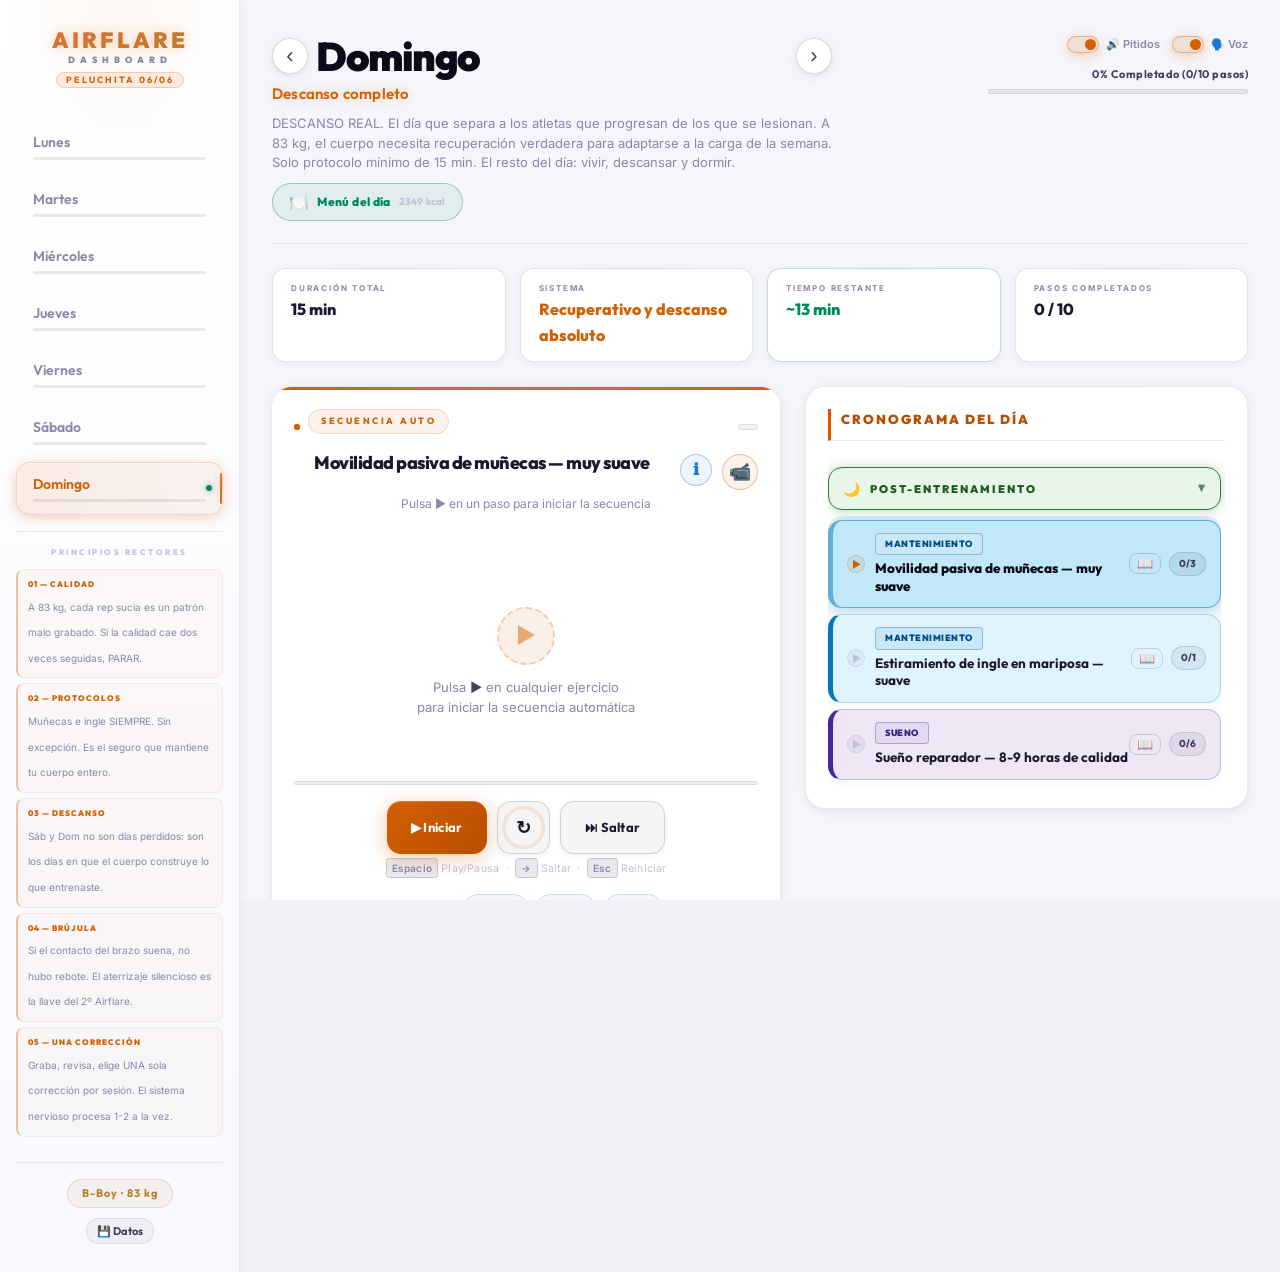
==== commit ceb7f553: "Sustituye la sección de nutrición por un menú diario completo y accesible Reemplaza el antiguo bloqu" ====
--- a/airflare_standalone.html
+++ b/airflare_standalone.html
@@ -2493,21 +2493,6 @@
   --c-tips-rgb: 184, 128, 0;
   --c-alt:     #6a1b9a;
   --c-alt-rgb: 106, 27, 154;
-  --c-pre:     #e65100;
-  --c-pre-rgb: 230, 81, 0;
-  --c-intra:   #006494;
-  --c-intra-rgb: 0, 100, 148;
-  --c-post:    #4a148c;
-  --c-post-rgb: 74, 20, 140;
-  --c-dinner:  #00695c;
-  --c-dinner-rgb: 0, 105, 92;
-}
-
-/* Section titles con color */
-.nutrition-section .section-title {
-  border-left: 3px solid var(--green);
-  padding-left: 10px;
-  color: var(--green);
 }
 
 .timeline-section .section-title {
@@ -2657,74 +2642,123 @@
 }
 
 /* ═══════════════════════════════════════════════════════════════════════════════
-   NUTRICIÓN — Tabs segmentadas
+   MENÚ DEL DÍA — botón de acceso + modal con el plan de comidas completo
    ═══════════════════════════════════════════════════════════════════════════ */
 
-.nut-tab-bar {
+.btn-menu-dia {
+  display: inline-flex;
+  align-items: center;
+  gap: 8px;
+  margin-top: 10px;
+  padding: 10px 16px;
+  border: 1.5px solid rgba(var(--green-rgb), 0.35);
+  border-radius: var(--radius-pill);
+  background: rgba(var(--green-rgb), 0.08);
+  color: var(--green);
+  font-family: var(--font-display);
+  font-size: 12px;
+  font-weight: 800;
+  letter-spacing: 0.03em;
+  cursor: pointer;
+  transition: background var(--dur-fast), transform var(--dur-fast), border-color var(--dur-fast);
+  -webkit-tap-highlight-color: transparent;
+}
+.btn-menu-dia:hover   { background: rgba(var(--green-rgb), 0.14); border-color: var(--green); }
+.btn-menu-dia:active  { transform: scale(0.96); }
+.btn-menu-dia-icon    { font-size: 16px; line-height: 1; }
+.btn-menu-dia-kcal {
+  font-size: 10px;
+  font-weight: 700;
+  color: var(--text-dim);
+  letter-spacing: 0.02em;
+}
+
+/* — Resumen del día dentro del modal (kcal / proteína totales) — */
+.menu-dia-summary {
   display: flex;
-  gap: 5px;
-  margin-bottom: 16px;
-  padding: 4px;
-  background: rgba(0, 0, 0, 0.04);
+  gap: 10px;
+  padding: 14px 22px;
+  border-bottom: 1px solid var(--border);
+  flex-shrink: 0;
+}
+.menu-dia-stat {
+  flex: 1;
+  text-align: center;
+  padding: 10px 6px;
   border-radius: var(--radius-md);
-  border: 1px solid var(--border);
-}
-
-.nut-tab {
-  flex: 1;
+  background: rgba(var(--green-rgb), 0.06);
+  border: 1px solid rgba(var(--green-rgb), 0.18);
+}
+.menu-dia-stat-value {
+  display: block;
+  font-family: var(--font-display);
+  font-size: 18px;
+  font-weight: 900;
+  color: var(--green);
+  letter-spacing: -0.02em;
+}
+.menu-dia-stat-label {
+  display: block;
+  margin-top: 2px;
+  font-size: 9px;
+  font-weight: 700;
+  text-transform: uppercase;
+  letter-spacing: 0.08em;
+  color: var(--text-dim);
+}
+
+/* — Lista de comidas — */
+.menu-dia-list {
   display: flex;
   flex-direction: column;
-  align-items: center;
-  gap: 3px;
-  padding: 9px 4px 8px;
-  border: none;
-  border-radius: var(--radius-sm);
-  background: transparent;
-  cursor: pointer;
-  transition: all var(--dur-fast) var(--ease-spring);
-  -webkit-tap-highlight-color: transparent;
-}
-
-.nut-tab:active { transform: scale(0.90); }
-
-.nut-tab-icon { font-size: 16px; line-height: 1; }
-
-.nut-tab-lbl {
+  gap: 10px;
+}
+.menu-dia-card {
+  display: flex;
+  align-items: flex-start;
+  gap: 12px;
+  padding: 13px 14px;
+  border-radius: var(--radius-md);
+  background: var(--bg-deep);
+  border: 1px solid var(--border);
+  animation: stepEnter 0.3s var(--ease-out) both;
+}
+.menu-dia-card-icon {
+  flex-shrink: 0;
+  width: 36px; height: 36px;
+  display: flex; align-items: center; justify-content: center;
+  font-size: 18px;
+  border-radius: 50%;
+  background: rgba(var(--green-rgb), 0.1);
+}
+.menu-dia-card-body { flex: 1; min-width: 0; }
+.menu-dia-card-label {
   font-family: var(--font-display);
-  font-size: 8px;
-  font-weight: 900;
-  letter-spacing: 1px;
+  font-size: 10px;
+  font-weight: 800;
   text-transform: uppercase;
-  color: var(--text-dim);
-  transition: color var(--dur-fast) var(--ease-smooth);
-}
-
-.nut-tab[data-nut="pre"].active   { background: rgba(var(--c-pre-rgb), 0.1); }
-.nut-tab[data-nut="pre"].active .nut-tab-lbl { color: var(--c-pre); }
-
-.nut-tab[data-nut="intra"].active { background: rgba(var(--c-intra-rgb), 0.1); }
-.nut-tab[data-nut="intra"].active .nut-tab-lbl { color: var(--c-intra); }
-
-.nut-tab[data-nut="post"].active  { background: rgba(var(--c-post-rgb), 0.1); }
-.nut-tab[data-nut="post"].active .nut-tab-lbl { color: var(--c-post); }
-
-.nut-tab[data-nut="dinner"].active { background: rgba(var(--c-dinner-rgb), 0.1); }
-.nut-tab[data-nut="dinner"].active .nut-tab-lbl { color: var(--c-dinner); }
-
-.nut-panel { display: none; }
-
-.nut-panel.active {
-  display: block;
-  animation: dtabFadeIn 0.22s var(--ease-out) both;
-}
-
-.nut-panel-text {
+  letter-spacing: 0.06em;
+  color: var(--green);
+  margin-bottom: 3px;
+}
+.menu-dia-card-text {
   font-size: 13px;
+  line-height: 1.55;
   color: var(--text-secondary);
-  line-height: 1.7;
   overflow-wrap: break-word;
   word-break: break-word;
 }
+.menu-dia-card-meta {
+  display: flex;
+  gap: 8px;
+  margin-top: 6px;
+  font-size: 11px;
+  font-weight: 700;
+  color: var(--text-dim);
+  font-variant-numeric: tabular-nums;
+}
+.menu-dia-card-meta .kcal { color: var(--orange); }
+.menu-dia-card-meta .price { color: var(--text-dim); }
 
 /* ═══════════════════════════════════════════════════════════════════════════════
    PREMIUM TOUCH — Interacción y jerarquía
@@ -2859,11 +2893,6 @@
 
   .dtab-icon { font-size: 15px; }
   .dtab-label { font-size: 7px; letter-spacing: 0.4px; }
-
-  .nut-tab-bar { gap: 3px; padding: 3px; }
-  .nut-tab { padding: 8px 3px 7px; }
-  .nut-tab-icon { font-size: 15px; }
-  .nut-tab-lbl { font-size: 7px; }
 
   .group-exercise-name { font-size: 13px !important; }
 }
@@ -3356,11 +3385,6 @@
   border-left-color: #e65100 !important;
   text-shadow: none;
 }
-.nutrition-section .section-title {
-  color: #1b5e20 !important;
-  border-left-color: #2e7d32 !important;
-}
-
 /* ── METRIC CARDS — fondo limpio con borde sutil ── */
 .metric-card {
   border: 1.5px solid rgba(0,0,0,0.10) !important;
@@ -4106,6 +4130,11 @@
           </div>
           <h2 id="day-subtitle" class="text-glow">Power principal (Airflare técnico)</h2>
           <p id="day-desc">Día clave de técnica de Airflare con foco en el aterrizaje silencioso y el rebote elástico.</p>
+          <button class="btn-menu-dia" id="btn-menu-dia" onclick="openMenuDelDia()">
+            <span class="btn-menu-dia-icon">🍽️</span>
+            <span>Menú del día</span>
+            <span class="btn-menu-dia-kcal" id="btn-menu-dia-kcal">— kcal</span>
+          </button>
         </div>
 
         <div class="header-controls">
@@ -4331,46 +4360,6 @@
             </div>
           </section>
 
-          <!-- NUTRICIÓN DEL DÍA — Tab segmentado -->
-          <section class="nutrition-section glass-card">
-            <h3 class="section-title">Nutrición de la Sesión</h3>
-
-            <!-- Selector de momento nutricional -->
-            <div class="nut-tab-bar">
-              <button class="nut-tab active" data-nut="pre" onclick="switchNutTab('pre')">
-                <span class="nut-tab-icon">🍳</span>
-                <span class="nut-tab-lbl">PRE</span>
-              </button>
-              <button class="nut-tab" data-nut="intra" onclick="switchNutTab('intra')">
-                <span class="nut-tab-icon">💧</span>
-                <span class="nut-tab-lbl">INTRA</span>
-              </button>
-              <button class="nut-tab" data-nut="post" onclick="switchNutTab('post')">
-                <span class="nut-tab-icon">🍌</span>
-                <span class="nut-tab-lbl">POST</span>
-              </button>
-              <button class="nut-tab" data-nut="dinner" onclick="switchNutTab('dinner')">
-                <span class="nut-tab-icon">🌙</span>
-                <span class="nut-tab-lbl">CENA</span>
-              </button>
-            </div>
-
-            <!-- Contenido nutricional -->
-            <div class="nut-panel active" id="nut-panel-pre">
-              <p class="nut-panel-text" id="nut-pre">Cargando...</p>
-            </div>
-            <div class="nut-panel" id="nut-panel-intra">
-              <p class="nut-panel-text" id="nut-intra">Cargando...</p>
-            </div>
-            <div class="nut-panel" id="nut-panel-post">
-              <p class="nut-panel-text" id="nut-post">Cargando...</p>
-            </div>
-            <div class="nut-panel" id="nut-panel-dinner">
-              <p class="nut-panel-text" id="nut-dinner">Cargando...</p>
-            </div>
-
-          </section>
-
         </div>
 
       </div>
@@ -4402,6 +4391,20 @@
     </div>
   </div>
 
+  <!-- MODAL MENÚ DEL DÍA -->
+  <div class="exercise-info-modal-overlay" id="menu-dia-overlay" onclick="closeMenuDelDiaOnOverlay(event)">
+    <div class="exercise-info-modal menu-dia-modal" id="menu-dia-modal" role="dialog" aria-modal="true" aria-labelledby="menu-dia-title">
+      <div class="modal-header">
+        <h2 class="modal-ex-title" id="menu-dia-title">Menú del día</h2>
+        <button class="modal-close-btn" onclick="closeMenuDelDia()" aria-label="Cerrar">✕</button>
+      </div>
+      <div class="menu-dia-summary" id="menu-dia-summary"></div>
+      <div class="modal-body">
+        <div class="menu-dia-list" id="menu-dia-list"></div>
+      </div>
+    </div>
+  </div>
+
   <!-- Script Link -->
   <script>
 // =============================================================================
@@ -4415,11 +4418,15 @@
     title: "Lunes", subtitle: "Power principal (Airflare técnico)",
     desc: "Día clave de técnica de Airflare. Foco en aterrizaje silencioso y rebote elástico. Sistema neuromuscular de alta calidad. Si la fatiga aparece antes del min 90, parar.",
     duration: "1h 50 min – 2h 00 min", system: "Neuromuscular de alta calidad",
-    nutrition: {
-      pre: "80 g avena + plátano + 2 huevos + frutos secos ≈500 kcal. Evitar grasa pesada. 💧 500 ml agua 90-60 min antes.",
-      intra: "A 83 kg pierdes 1,2-1,8 L sudor en 2h. Bebe 200-250 ml cada 25 min. Si hay calor: electrolitos (Na 400-500 mg + K 200 mg + Mg 60 mg). Un dátil entre series largas ayuda.",
-      post: "Ventana anabólica (45 min): 30 g proteína + 60-80 g carbohidratos. Ej: batido whey + plátano + 40 g avena. La combinación carbo+proteína recarga glucógeno 40% más rápido.",
-      dinner: "40 g proteína + carbohidratos medios (arroz integral, quinoa) + vegetales. Si la sesión fue dura: omega-3 (salmón/sardinas o 1-2 g EPA+DHA) para recuperación articular."
+    menu: {
+      kcal: 2599, protein: 173,
+      meals: [
+        { label: 'Desayuno',    icon: '🍳', text: 'PRE: 2 rugbrød + 3 huevos + tomate + plátano + aceite', price: 9,  kcal: 549 },
+        { label: 'Comida',      icon: '🍽️', text: 'POST: pollo 220 g + arroz 100 g + patata 200 g',        price: 17, kcal: 772 },
+        { label: 'Snack tarde', icon: '🥪', text: '2 rugbrød + huevo + queso 50 g + 1 fruta',               price: 12, kcal: 483 },
+        { label: 'Cena',        icon: '🌙', text: 'Caballa (1 lata) + patata 250 g + tomate',               price: 11, kcal: 460 },
+        { label: 'Snack noche', icon: '🥛', text: 'Skyr 250 g + cacahuetes 30 g',                           price: 9,  kcal: 335 }
+      ]
     },
     exercises: [
       {
@@ -4618,11 +4625,15 @@
     title: "Martes", subtitle: "Fuerza base + movilidad profunda",
     desc: "Día de construcción estructural. Cero saltos, cero impactos, cero airflare. Solo carga controlada. La fuerza de hoy sostiene la técnica del Lunes y el Jueves.",
     duration: "1h 50 min – 2h 00 min", system: "Muscular (hipertrofia funcional y fuerza máxima)",
-    nutrition: {
-      pre: "90-100 g carbohidratos complejos (arroz integral, batata, pan integral) + 30 g proteína + verduras ≈650 kcal. 💧 600 ml agua 90-30 min antes.",
-      intra: "Sudoración menor que en días de power. 150-200 ml agua cada 25 min. Cafeína opcional (200 mg, 45 min antes) para añadir 5-10% de fuerza pico.",
-      post: "40 g proteína + 70-80 g carbohidratos rápidos. Batido whey + plátano + 50 g avena con leche.",
-      dinner: "40-50 g proteína (pescado azul, omega-3) + carbohidratos complejos + vegetales. Añadir 3-5 g creatina si se suplementa."
+    menu: {
+      kcal: 2581, protein: 188,
+      meals: [
+        { label: 'Desayuno',    icon: '🍳', text: 'PRE: 2 rugbrød + 2 huevos + skyr 200 g + plátano + aceite', price: 11, kcal: 603 },
+        { label: 'Comida',      icon: '🍽️', text: 'POST: pollo 220 g + arroz 100 g + patata 200 g',           price: 17, kcal: 762 },
+        { label: 'Snack tarde', icon: '🥪', text: '2 rugbrød + huevo + un poco de aceite',                     price: 6,  kcal: 300 },
+        { label: 'Cena',        icon: '🌙', text: 'TERNERA 220 g + patata 250 g + tomate (1×/sem)',            price: 22, kcal: 672 },
+        { label: 'Snack noche', icon: '🥛', text: 'Skyr 200 g + cacahuetes 20 g',                              price: 8,  kcal: 244 }
+      ]
     },
     exercises: [
       {
@@ -4827,11 +4838,15 @@
     title: "Miércoles", subtitle: "Baile + footwork + freestyle",
     desc: "Descarga neural del power. El SN descansa de la alta intensidad del Lunes mientras el cuerpo sigue activo. SIN AIRFLARES HOY — es deliberado. La calidad de movimiento, musicalidad y flow son el foco.",
     duration: "1h 45 min", system: "Técnico-coordinativo y aeróbico ligero",
-    nutrition: {
-      pre: "Pan integral con pavo y aguacate, o yogur griego con avena y fruta ≈400-450 kcal. 💧 500 ml agua.",
-      intra: "200 ml cada 25 min. Si los rounds son de alta intensidad: electrolitos ligeros para mantener la claridad mental.",
-      post: "25-30 g proteína + 50 g carbohidratos. Batido de frutas o yogur con granola y miel + frutos secos.",
-      dinner: "35-40 g proteína + carbohidratos complejos + vegetales. Día ideal para incluir antiinflamatorios: cúrcuma, jengibre, frutos rojos."
+    menu: {
+      kcal: 2486, protein: 161,
+      meals: [
+        { label: 'Desayuno',    icon: '🍳', text: 'Avena 100 g + leche 300 ml + plátano + cacahuetes 30 g', price: 11, kcal: 844 },
+        { label: 'Comida',      icon: '🍽️', text: 'PRE: 2 rugbrød + 3 huevos + 1 fruta',                    price: 9,  kcal: 436 },
+        { label: 'Snack tarde', icon: '🥪', text: 'Skyr 250 g + plátano (antes de entrenar)',                price: 7,  kcal: 263 },
+        { label: 'Cena',        icon: '🌙', text: 'POST: pollo 220 g + arroz 100 g + tomate',                price: 16, kcal: 612 },
+        { label: 'Snack noche', icon: '🥛', text: 'Queso 50 g + 2 rugbrød',                                  price: 8,  kcal: 331 }
+      ]
     },
     exercises: [
       {
@@ -4998,11 +5013,15 @@
     title: "Jueves", subtitle: "Airflare intensivo + ingle preventiva",
     desc: "El día del SALTO CUALITATIVO. Sesión específica del 2º airflare con video-feedback y spotting. Máxima exigencia técnica. Calidad absoluta sobre cantidad. Máximo 8 intentos de 2 vueltas.",
     duration: "2h 00 min", system: "Neuromuscular de alta intensidad",
-    nutrition: {
-      pre: "90 g carbohidratos + 35 g proteína + grasa buena (arroz+pollo+aguacate, o avena+whey+crema cacahuete) ≈650-700 kcal. Cafeína opcional 200 mg 45 min antes.",
-      intra: "Sesión 2h intensidad extrema = 1.5-2 L sudor. Bebe 250 ml cada 25 min con electrolitos (Na 500 mg + K + Mg). Un dátil o sorbo de carbohidratos al final del bloque power.",
-      post: "CRÍTICO (45 min): 35-40 g proteína de alta calidad + 70-90 g carbohidratos. Batido whey 40g + plátano + 50 g avena + miel.",
-      dinner: "50 g proteína (pescado azul para inflamación articular) + carbohidratos complejos + vegetales. Magnesio 300-400 mg antes de dormir para relajar el SN."
+    menu: {
+      kcal: 2675, protein: 175,
+      meals: [
+        { label: 'Desayuno',    icon: '🍳', text: 'PRE: avena 100 g + leche 300 ml + huevo + plátano + PB', price: 12, kcal: 834 },
+        { label: 'Comida',      icon: '🍽️', text: 'POST: pollo 220 g + arroz 100 g + patata 200 g',         price: 17, kcal: 762 },
+        { label: 'Snack tarde', icon: '🥪', text: '2 rugbrød + 2 huevos',                                    price: 7,  kcal: 284 },
+        { label: 'Cena',        icon: '🌙', text: 'Caballa (1 lata) + patata 250 g + tomate',                price: 11, kcal: 460 },
+        { label: 'Snack noche', icon: '🥛', text: 'Skyr 250 g + cacahuetes 30 g',                            price: 9,  kcal: 335 }
+      ]
     },
     exercises: [
       {
@@ -5231,11 +5250,15 @@
     title: "Viernes", subtitle: "Fuerza explosiva + combo de baile",
     desc: "Día de POTENCIA: convertir la fuerza del Martes en explosividad aplicable al airflare. Pliometría, core explosivo y un combo de baile a velocidad real. Cierre con test de fatiga acumulada.",
     duration: "1h 50 min", system: "Potencia (fuerza × velocidad)",
-    nutrition: {
-      pre: "80 g carbohidratos + 30 g proteína. Tostadas integrales con huevo y plátano, o arroz con pollo. Cafeína opcional 150-200 mg. 💧 500-600 ml agua.",
-      intra: "200-250 ml agua cada 25 min. Electrolitos si hace calor o la sesión se extiende.",
-      post: "35 g proteína + 70 g carbohidratos. Cierre de la semana de carga: recarga los depósitos para iniciar la recuperación del fin de semana.",
-      dinner: "45-50 g proteína + carbohidratos complejos + vegetales. Si tomas alcohol de forma social, ten en cuenta que perjudica la síntesis proteica y la recuperación."
+    menu: {
+      kcal: 2593, protein: 188,
+      meals: [
+        { label: 'Desayuno',    icon: '🍳', text: '2 rugbrød + 2 huevos + skyr 150 g + plátano + aceite',          price: 10, kcal: 572 },
+        { label: 'Comida',      icon: '🍽️', text: 'PRE: pollo 200 g + arroz 100 g + patata 200 g + tomate',        price: 17, kcal: 750 },
+        { label: 'Snack tarde', icon: '🥪', text: '2 rugbrød + huevo + PB + 1 fruta (antes de entrenar)',          price: 8,  kcal: 387 },
+        { label: 'Cena',        icon: '🌙', text: 'POST: CERDO 200 g + patata 300 g (1×/sem)',                     price: 18, kcal: 640 },
+        { label: 'Snack noche', icon: '🥛', text: 'Skyr 200 g + cacahuetes 20 g',                                  price: 8,  kcal: 244 }
+      ]
     },
     exercises: [
       {
@@ -5427,11 +5450,15 @@
     title: "Sábado", subtitle: "Recuperación activa + movilidad",
     desc: "Día de recuperación activa — no de descanso pasivo. El movimiento suave ACELERA la recuperación. Movilidad, yoga y visualización. HOY NO se entrena fuerza, potencia ni airflares.",
     duration: "1h 00 min – 1h 15 min", system: "Regenerativo",
-    nutrition: {
-      pre: "Proteína distribuida (~33 g por comida, 4 comidas) para maximizar síntesis proteica. No elimines los carbohidratos. Alimentos antiinflamatorios: frutos rojos, cúrcuma, jengibre, vegetales de hoja verde.",
-      intra: "Hidratación base: 35 ml/kg/día ≈ 2.9 L de agua.",
-      post: "Comida equilibrada normal rica en nutrientes y antioxidantes.",
-      dinner: "Comida rica en Omega-3 (salmón, sardinas o caballa) para aliviar la inflamación articular de muñecas e ingle."
+    menu: {
+      kcal: 2464, protein: 187,
+      meals: [
+        { label: 'Desayuno',    icon: '🍳', text: 'PRE: 2 rugbrød + 3 huevos + plátano + aceite',  price: 8,  kcal: 549 },
+        { label: 'Comida',      icon: '🍽️', text: 'POST: pollo 220 g + arroz 90 g + patata 200 g',  price: 16, kcal: 736 },
+        { label: 'Snack tarde', icon: '🥪', text: 'Skyr 250 g + plátano + cacahuetes 30 g',         price: 10, kcal: 440 },
+        { label: 'Cena',        icon: '🌙', text: 'Pollo 180 g + patata 250 g + tomate',            price: 14, kcal: 408 },
+        { label: 'Snack noche', icon: '🥛', text: 'Queso 50 g + 2 rugbrød',                         price: 8,  kcal: 331 }
+      ]
     },
     exercises: [
       {
@@ -5545,11 +5572,15 @@
     title: "Domingo", subtitle: "Descanso completo",
     desc: "DESCANSO REAL. El día que separa a los atletas que progresan de los que se lesionan. A 83 kg, el cuerpo necesita recuperación verdadera para adaptarse a la carga de la semana. Solo protocolo mínimo de 15 min. El resto del día: vivir, descansar y dormir.",
     duration: "15 min", system: "Recuperativo y descanso absoluto",
-    nutrition: {
-      pre: "Proteína alta y distribuida (~33 g por comida, 4 comidas). Menos carbohidratos que en días de entreno pero sin eliminarlos. Alimentos antiinflamatorios y completos.",
-      intra: "Hidratación base: ~2.9 L de agua. Buena oportunidad para meal prep de la semana (pre y post-entreno del Lunes y Martes listos para no improvisar).",
-      post: "Comida equilibrada y satisfactoria rica en nutrientes.",
-      dinner: "Proteína de digestión lenta (caseína: requesón o yogur griego) antes de dormir → nutre la reparación muscular nocturna. Acuéstate temprano para iniciar el ciclo descansado."
+    menu: {
+      kcal: 2349, protein: 177,
+      meals: [
+        { label: 'Desayuno',    icon: '🍳', text: 'Avena 80 g + leche 300 ml + huevo + plátano + miel', price: 9,  kcal: 711 },
+        { label: 'Comida',      icon: '🍽️', text: 'Pollo 220 g + patata 300 g + tomate',                price: 16, kcal: 492 },
+        { label: 'Snack tarde', icon: '🥪', text: 'Hytteost 250 g + 1 fruta + cacahuetes 30 g',         price: 11, kcal: 502 },
+        { label: 'Cena',        icon: '🌙', text: 'Caballa (1 lata) + 2 rugbrød + tomate',              price: 10, kcal: 400 },
+        { label: 'Snack noche', icon: '🥛', text: 'Skyr 200 g + cacahuetes 20 g',                       price: 8,  kcal: 244 }
+      ]
     },
     exercises: [
       {
@@ -5832,11 +5863,9 @@
   document.getElementById('day-duration').innerText = data.duration;
   document.getElementById('day-system').innerText = data.system;
 
-  // Nutrición
-  document.getElementById('nut-pre').innerText = data.nutrition.pre;
-  document.getElementById('nut-intra').innerText = data.nutrition.intra;
-  document.getElementById('nut-post').innerText = data.nutrition.post;
-  document.getElementById('nut-dinner').innerText = data.nutrition.dinner;
+  // Menú del día
+  const menuKcalEl = document.getElementById('btn-menu-dia-kcal');
+  if (menuKcalEl && data.menu) menuKcalEl.textContent = `${data.menu.kcal} kcal`;
 
   // Cronograma
   renderTimeline(dayKey, data.exercises);
@@ -6264,6 +6293,57 @@
   }
 }
 
+// =============================================================================
+// MODAL — MENÚ DEL DÍA
+// =============================================================================
+function openMenuDelDia() {
+  const data = ROUTINE_DATA[currentDayKey];
+  const menu = data && data.menu;
+  if (!menu) return;
+
+  document.getElementById('menu-dia-title').textContent = `Menú del día — ${data.title || ''}`;
+
+  document.getElementById('menu-dia-summary').innerHTML = `
+    <div class="menu-dia-stat">
+      <span class="menu-dia-stat-value">${menu.kcal}</span>
+      <span class="menu-dia-stat-label">kcal totales</span>
+    </div>
+    <div class="menu-dia-stat">
+      <span class="menu-dia-stat-value">${menu.protein} g</span>
+      <span class="menu-dia-stat-label">proteína</span>
+    </div>
+  `;
+
+  document.getElementById('menu-dia-list').innerHTML = menu.meals.map(m => `
+    <div class="menu-dia-card">
+      <div class="menu-dia-card-icon">${m.icon}</div>
+      <div class="menu-dia-card-body">
+        <div class="menu-dia-card-label">${m.label}</div>
+        <div class="menu-dia-card-text">${m.text}</div>
+        <div class="menu-dia-card-meta">
+          <span class="kcal">${m.kcal} kcal</span>
+          <span class="price">${m.price} kr</span>
+        </div>
+      </div>
+    </div>
+  `).join('');
+
+  const overlay = document.getElementById('menu-dia-overlay');
+  overlay.classList.add('open');
+  document.body.style.overflow = 'hidden';
+}
+
+function closeMenuDelDia() {
+  document.getElementById('menu-dia-overlay').classList.remove('open');
+  document.body.style.overflow = '';
+}
+
+function closeMenuDelDiaOnOverlay(e) {
+  if (e.target === document.getElementById('menu-dia-overlay')) {
+    closeMenuDelDia();
+  }
+}
+
 function switchModalTab(tabName) {
   document.querySelectorAll('.modal-tab').forEach(t => t.classList.remove('active'));
   document.querySelectorAll('.modal-panel').forEach(p => p.classList.remove('active'));
@@ -6271,26 +6351,6 @@
   const panel = document.getElementById(`mpanel-${tabName}`);
   if (tab) tab.classList.add('active');
   if (panel) panel.classList.add('active');
-}
-
-// =============================================================================
-// TABS — NUTRICIÓN
-// =============================================================================
-function switchNutTab(nutName) {
-  document.querySelectorAll('.nut-tab').forEach(t => t.classList.remove('active'));
-  document.querySelectorAll('.nut-panel').forEach(p => {
-    p.classList.remove('active');
-    p.style.animation = '';
-  });
-
-  const tab = document.querySelector(`.nut-tab[data-nut="${nutName}"]`);
-  const panel = document.getElementById(`nut-panel-${nutName}`);
-  if (tab) tab.classList.add('active');
-  if (panel) {
-    panel.classList.add('active');
-    panel.style.animation = 'none';
-    requestAnimationFrame(() => { panel.style.animation = ''; });
-  }
 }
 
 // =============================================================================
